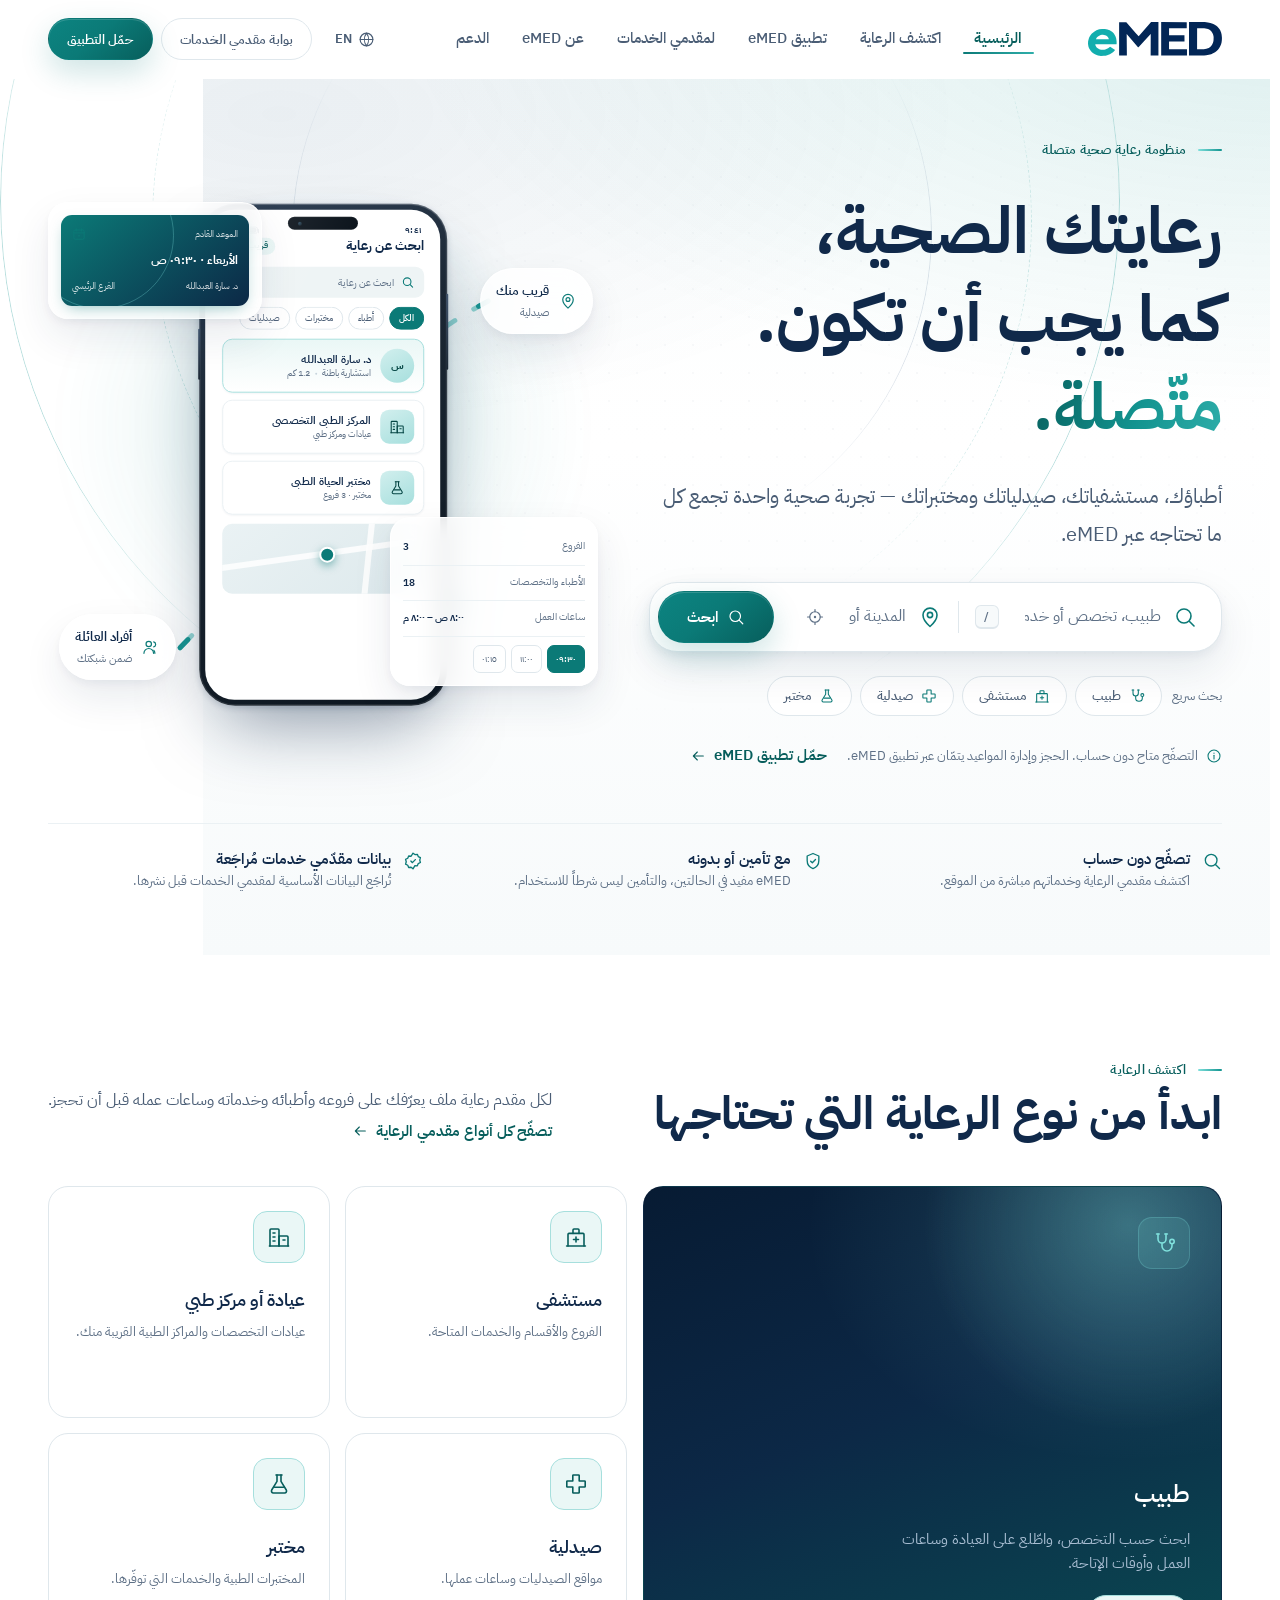
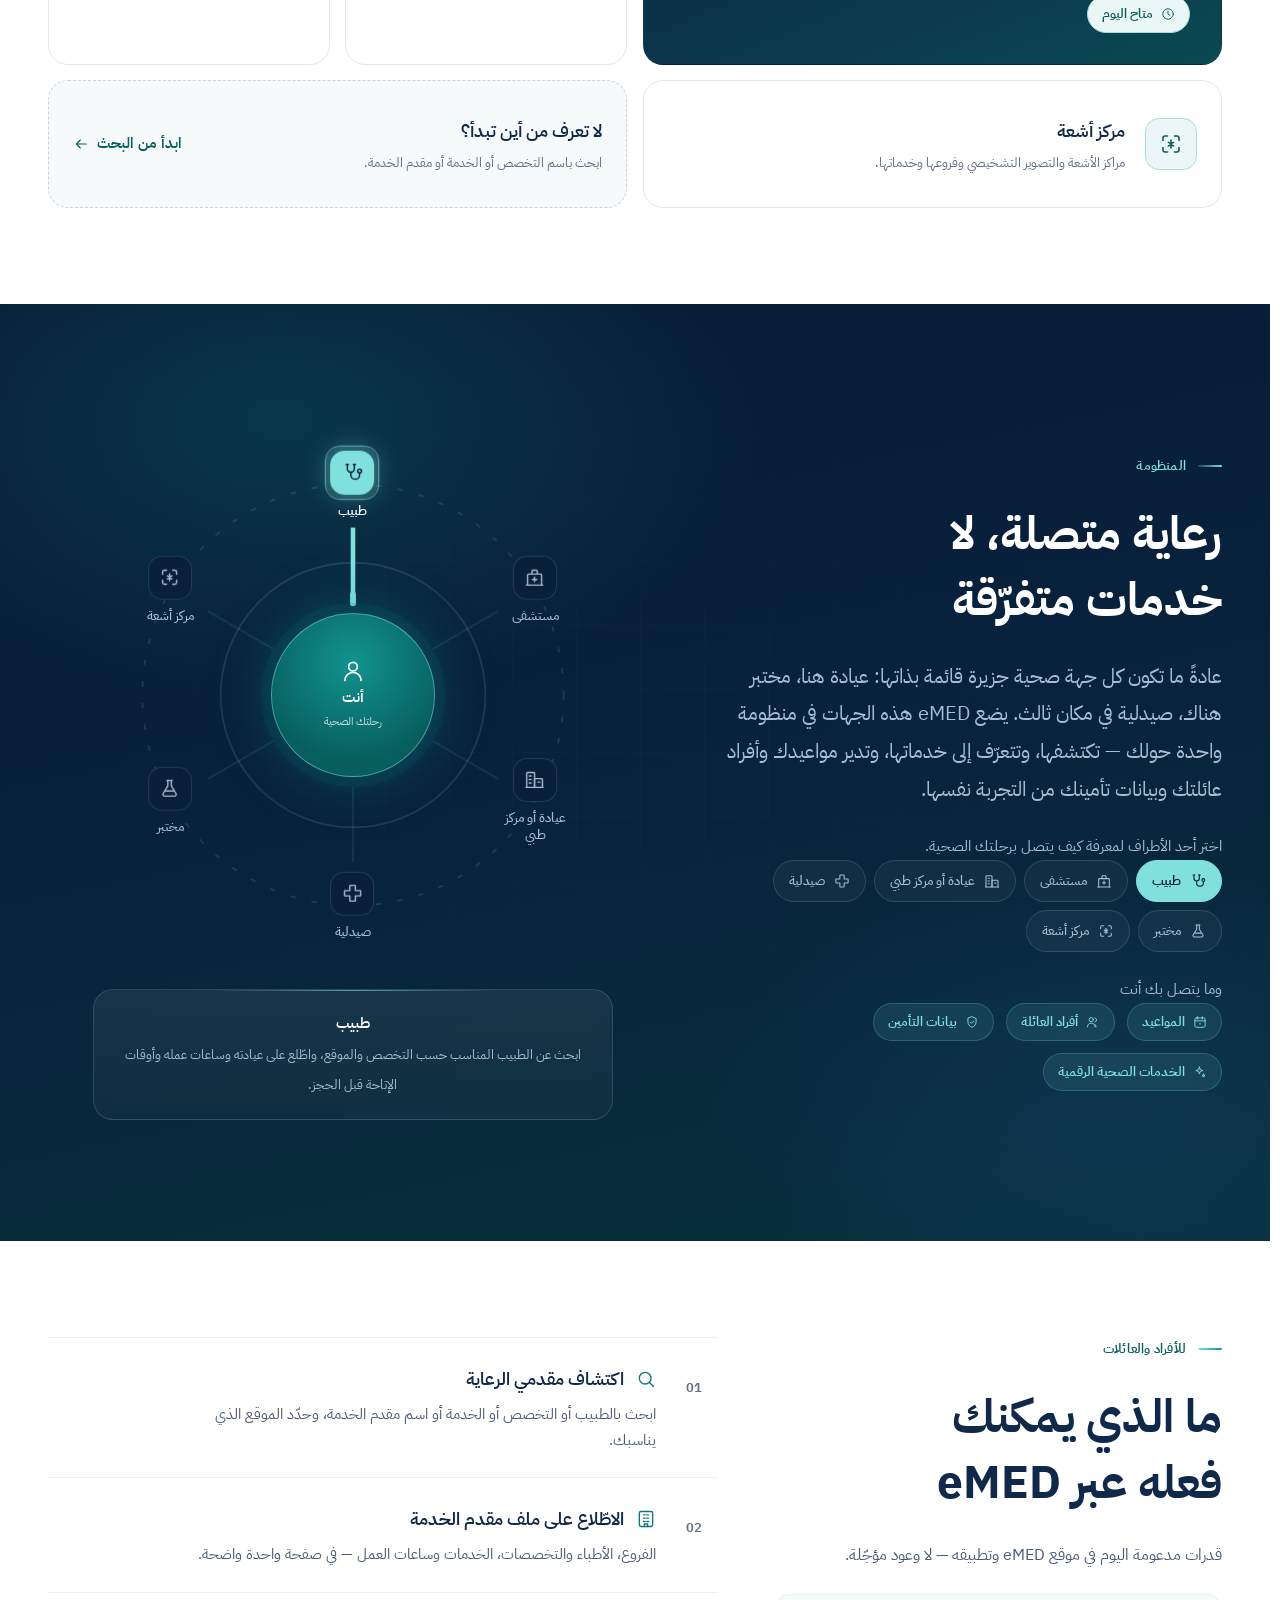
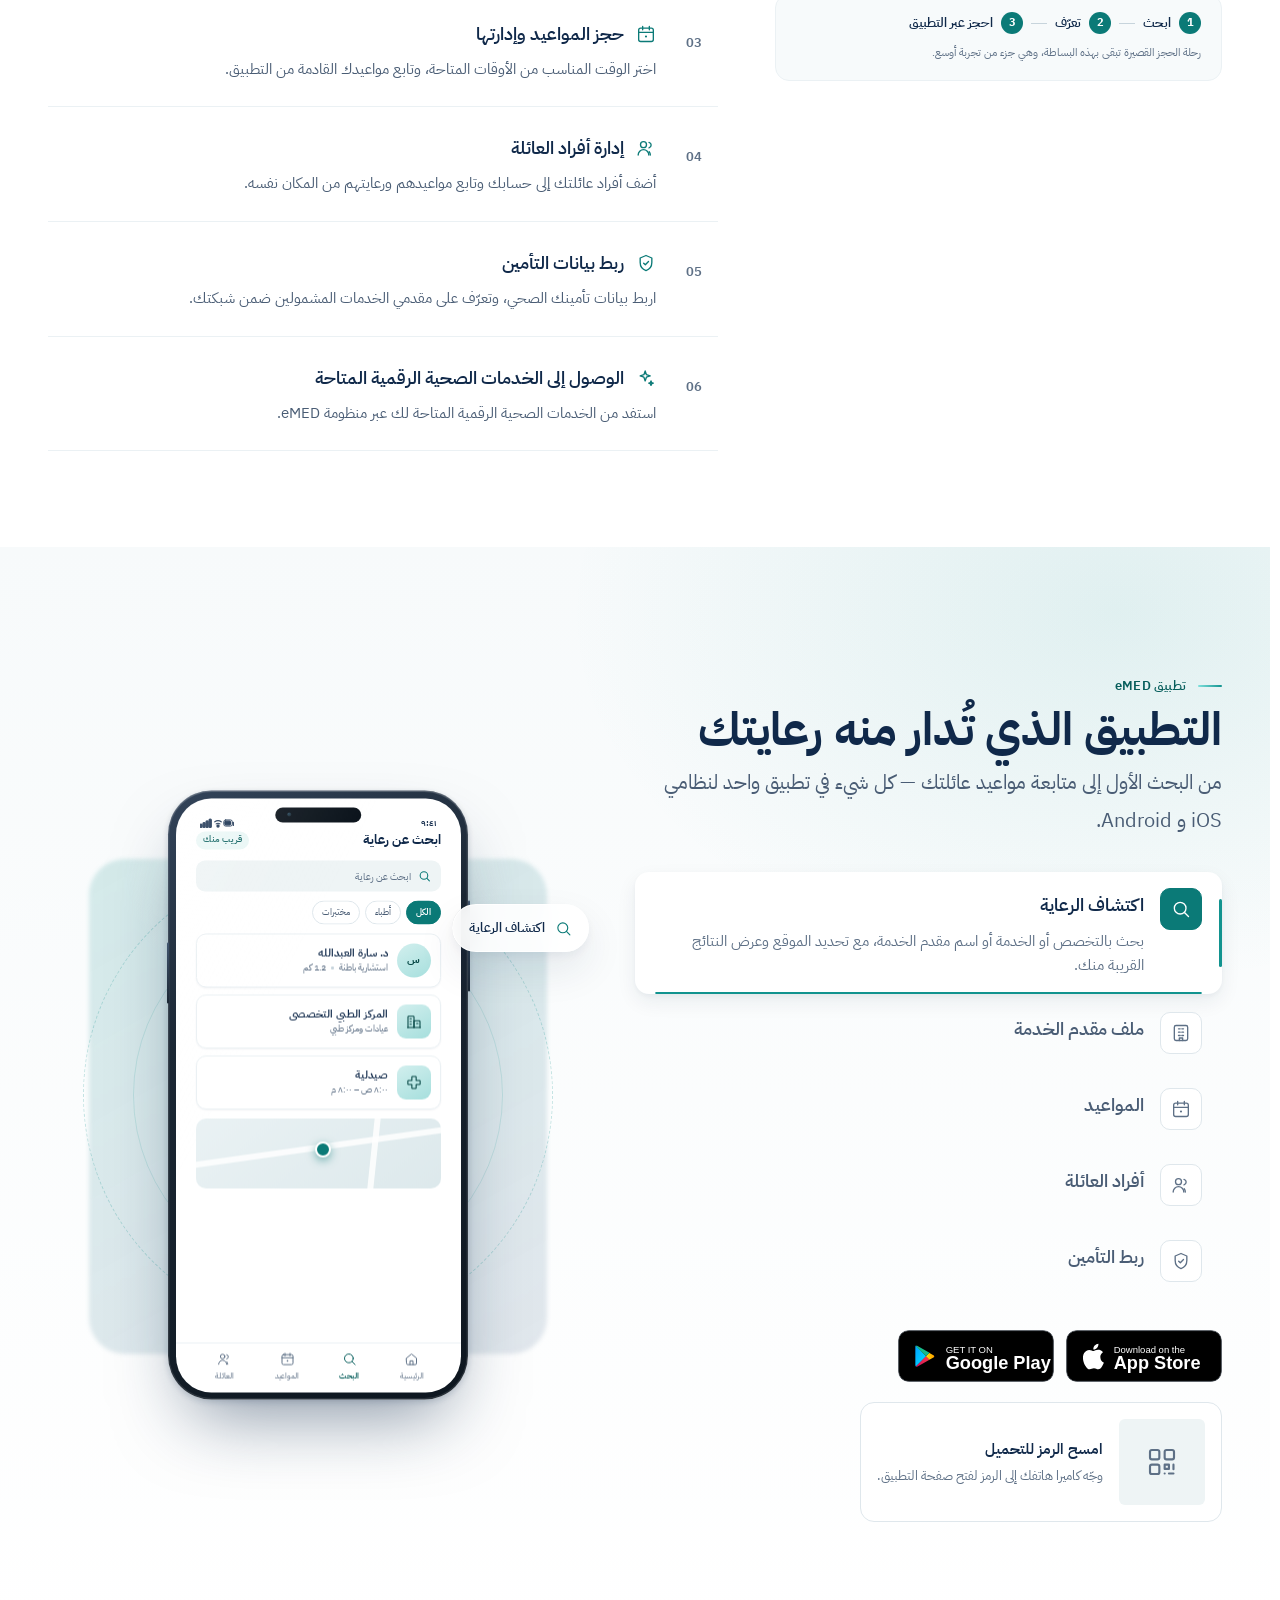
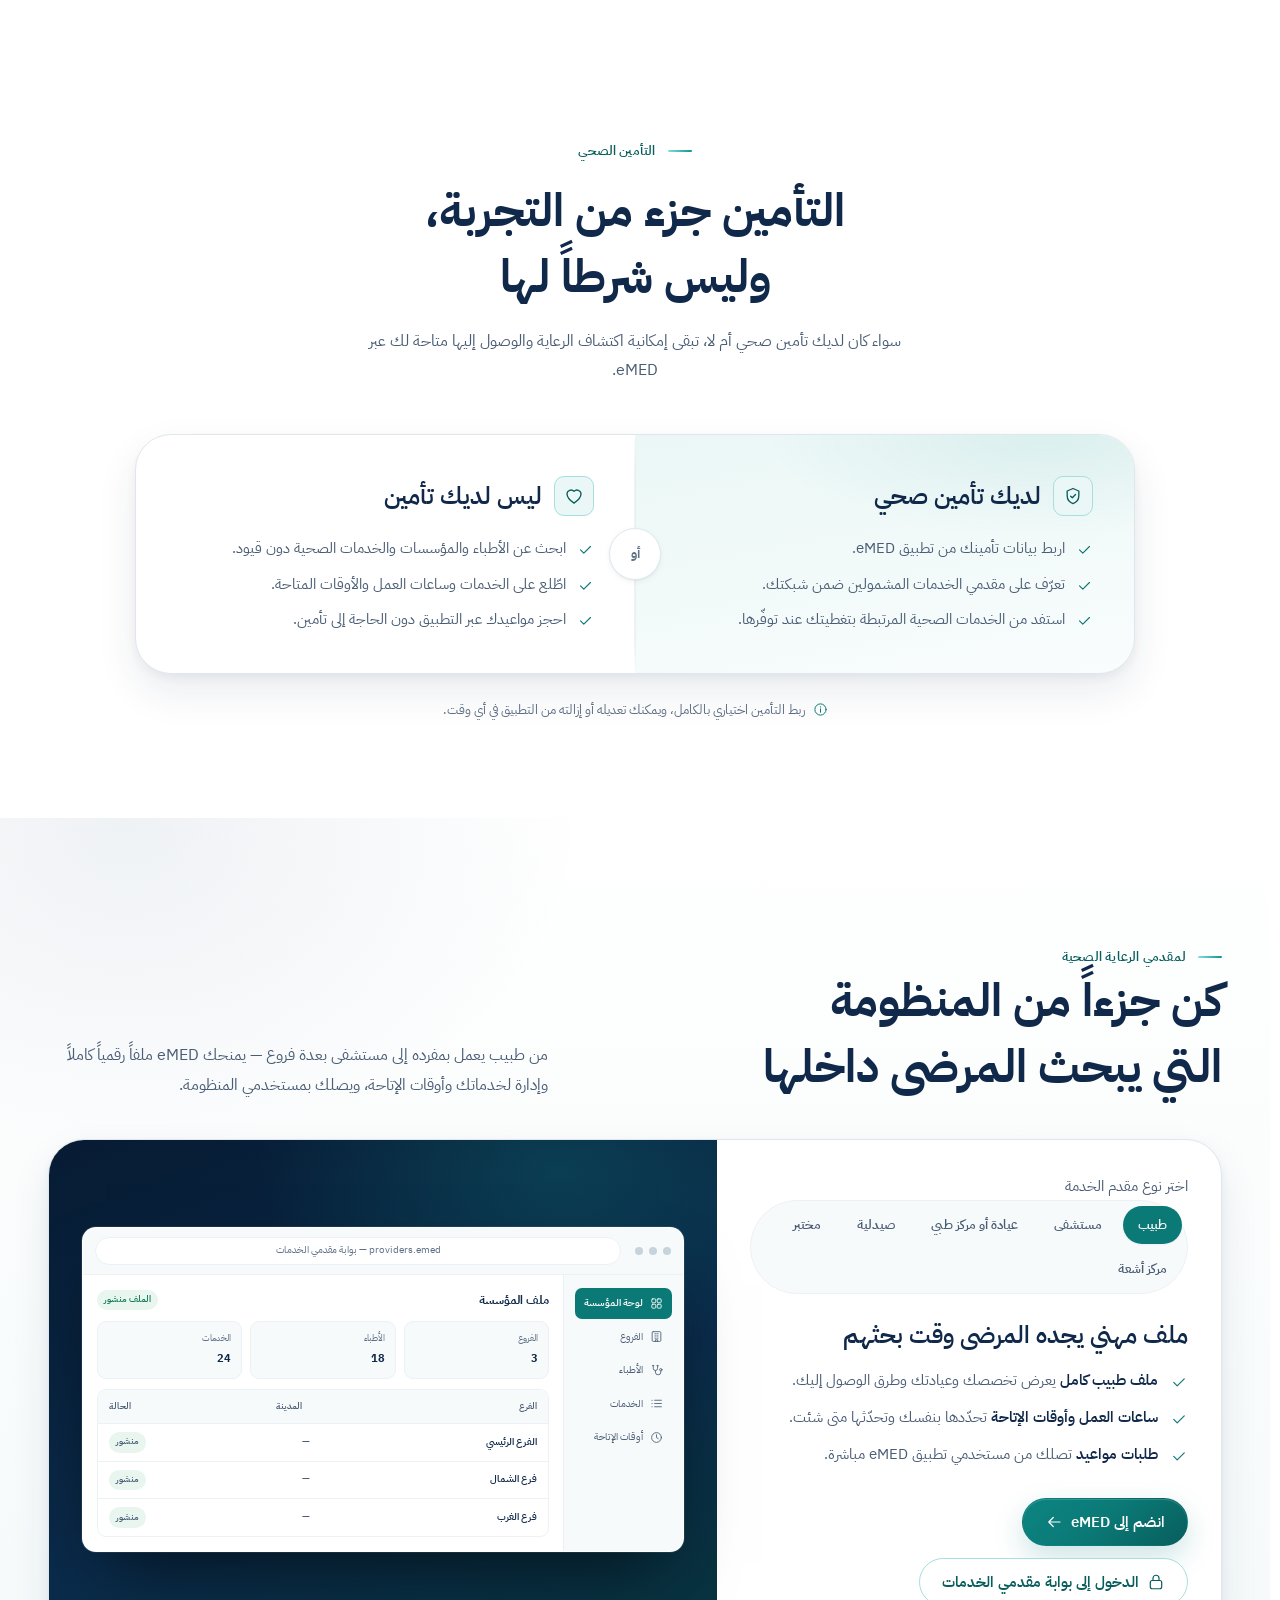
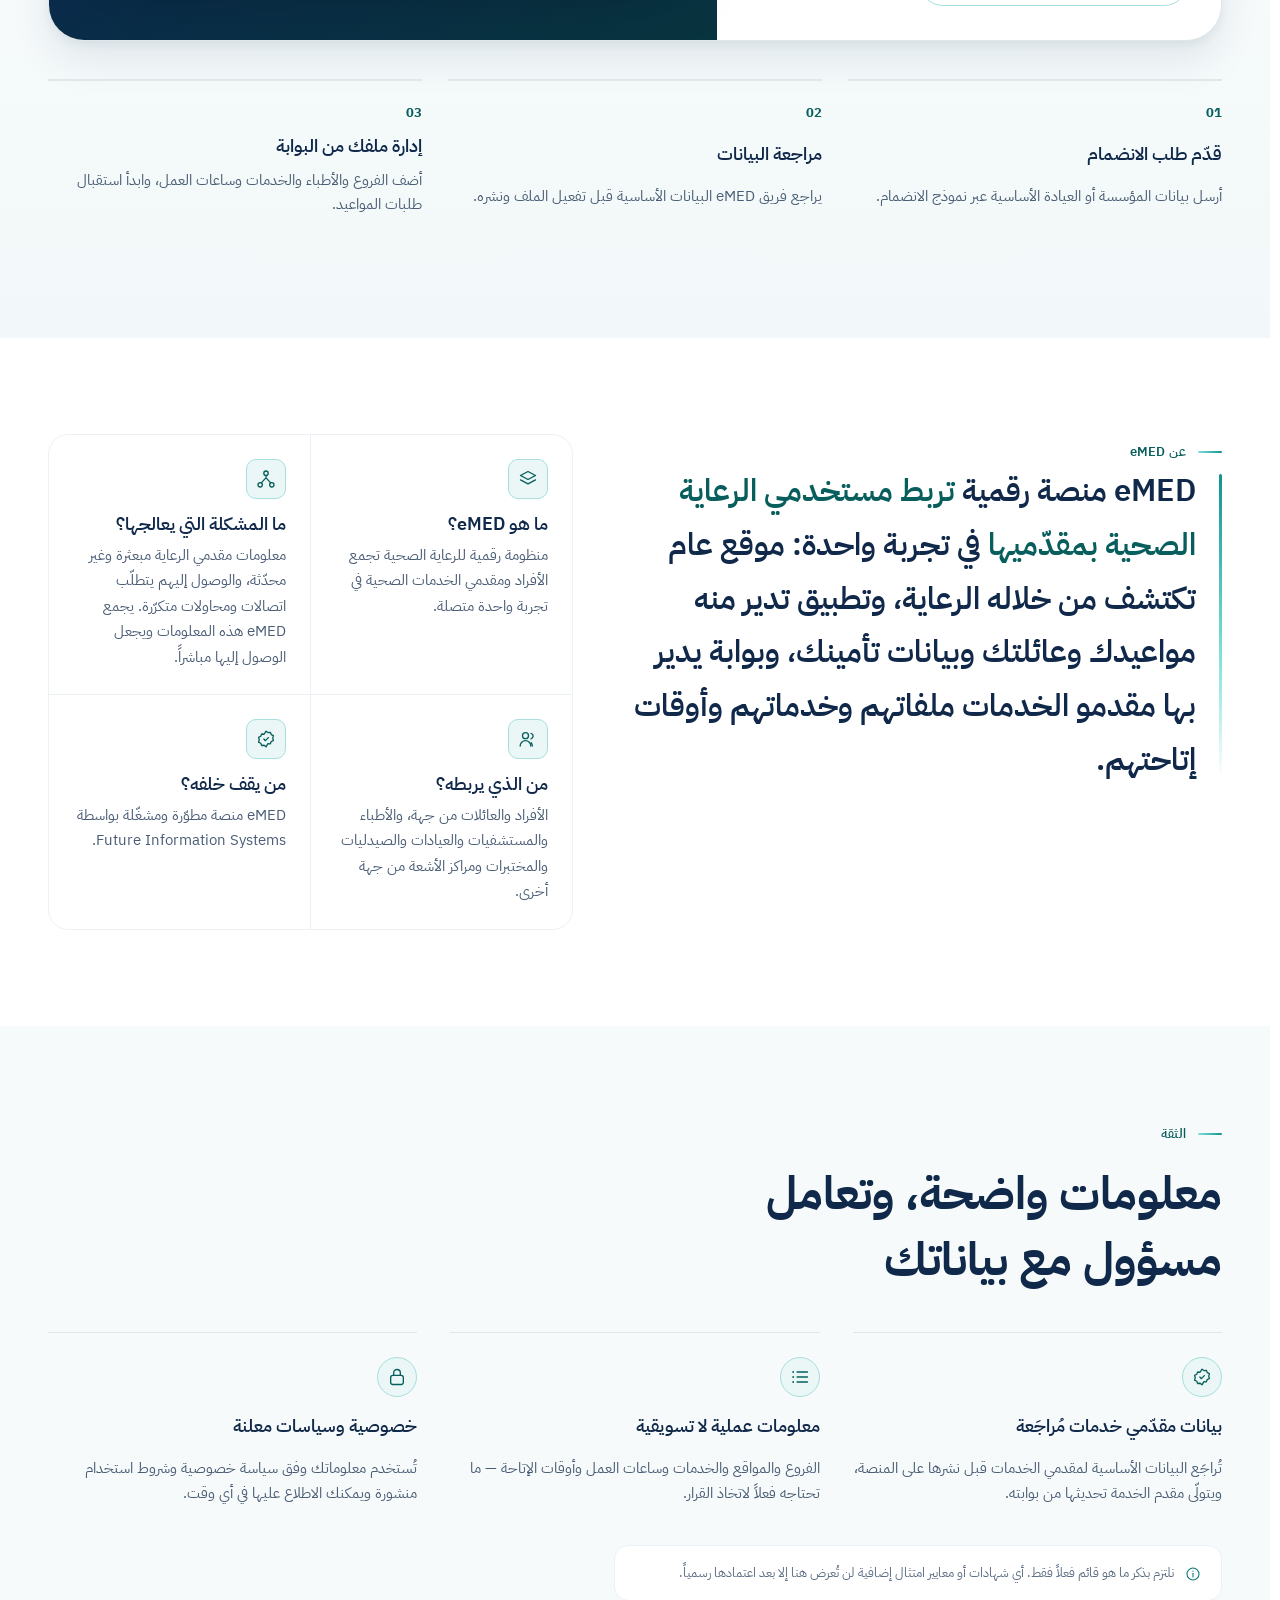
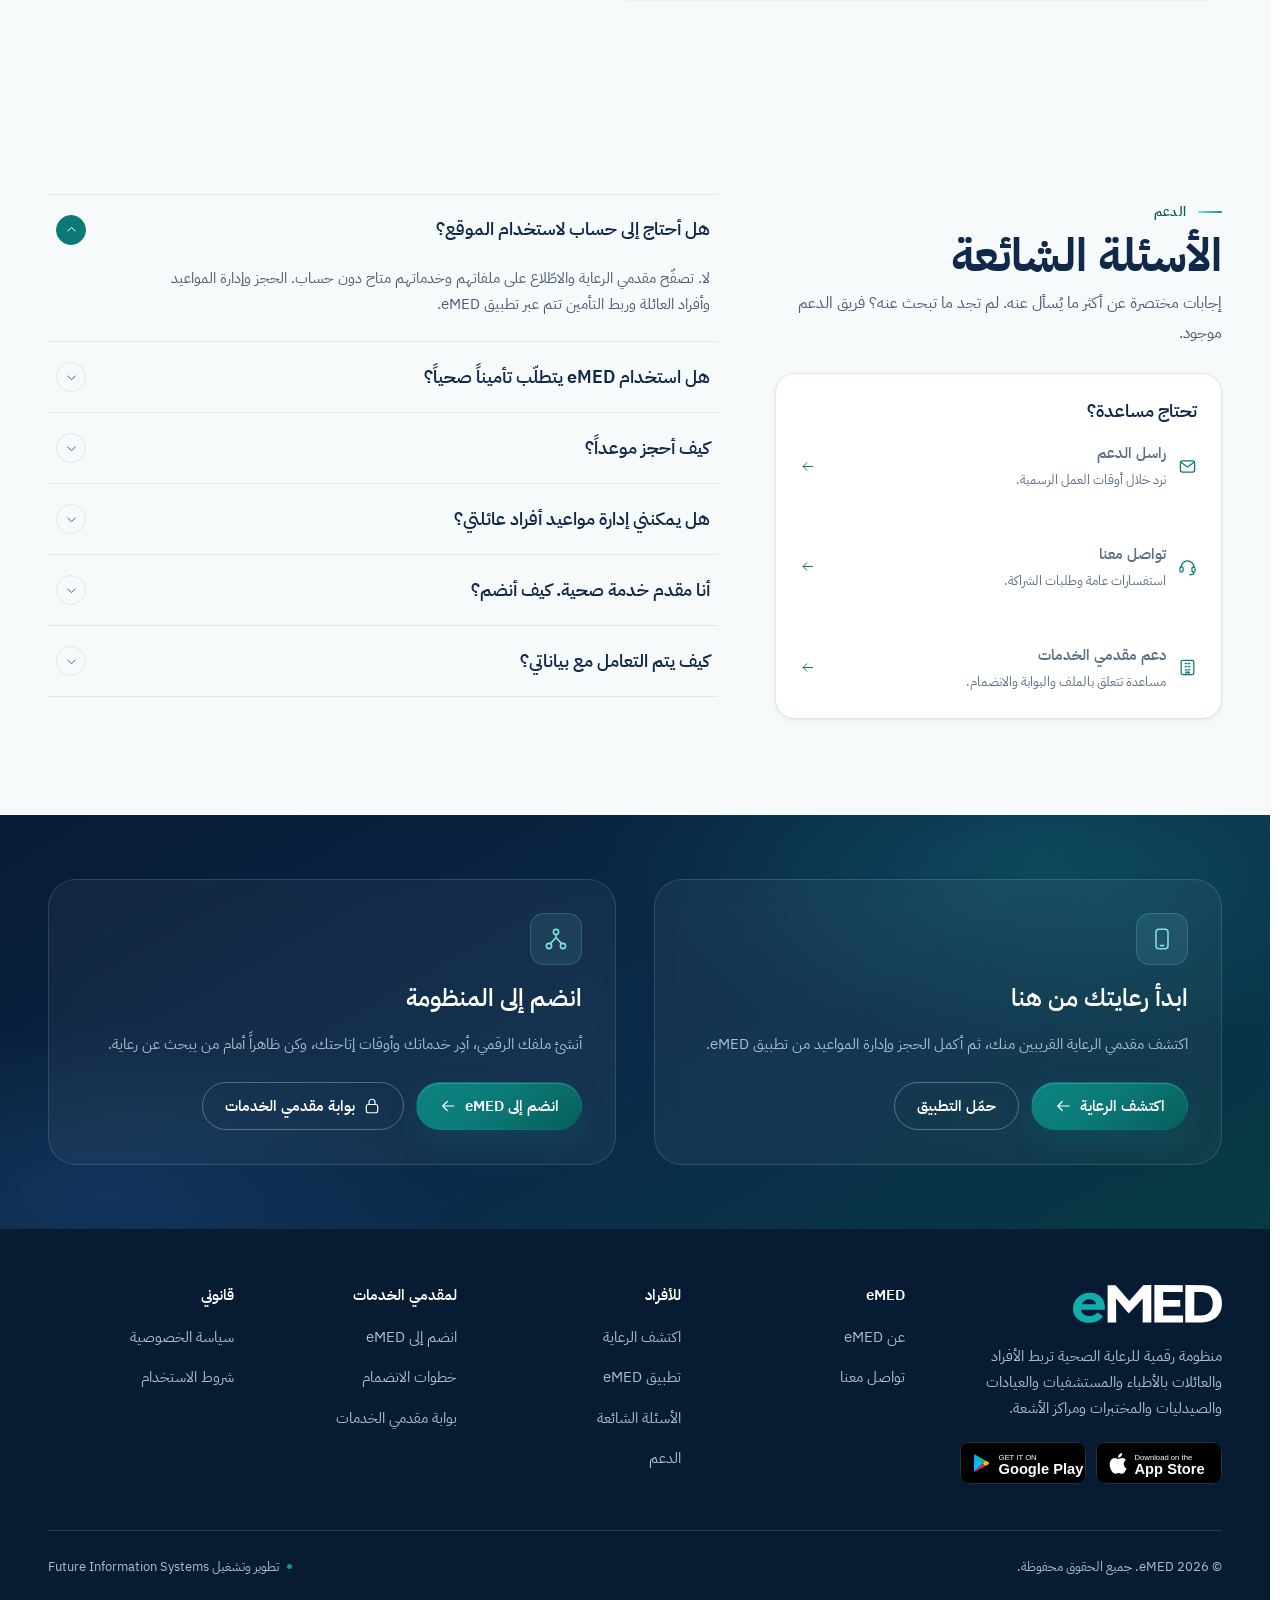
==== index.html @ d794e477 "Initial commit: eMED public website Arabic-first (RTL) static site with a full English (LTR) version" ====
<!DOCTYPE html>
<html lang="ar" dir="rtl">
<head>
<meta charset="utf-8">
<meta name="viewport" content="width=device-width, initial-scale=1, viewport-fit=cover">
<meta name="theme-color" content="#071B33">

<title>eMED — رعايتك الصحية، كما يجب أن تكون. متّصلة.</title>
<meta name="description" content="eMED منظومة رعاية صحية متصلة تجمع الأطباء والمستشفيات والعيادات والصيدليات والمختبرات ومراكز الأشعة. اكتشف مقدمي الرعاية، وتابع مواعيدك وأفراد عائلتك وبيانات تأمينك من تطبيق واحد.">

<!-- TODO (deploy): set the production origin below, then uncomment.
     Absolute URLs are required by most crawlers for canonical and og:url.
<link rel="canonical" href="https://REPLACE-WITH-PRODUCTION-ORIGIN/">
<meta property="og:url" content="https://REPLACE-WITH-PRODUCTION-ORIGIN/">
-->
<link rel="alternate" hreflang="ar" href="./">
<link rel="alternate" hreflang="en" href="./?lang=en">
<link rel="alternate" hreflang="x-default" href="./">

<meta property="og:type" content="website">
<meta property="og:site_name" content="eMED">
<meta property="og:locale" content="ar_AR">
<meta property="og:locale:alternate" content="en_US">
<meta property="og:title" content="eMED — رعايتك الصحية، كما يجب أن تكون. متّصلة.">
<meta property="og:description" content="منظومة رعاية صحية متصلة تجمع الأطباء والمستشفيات والعيادات والصيدليات والمختبرات ومراكز الأشعة في تجربة واحدة.">
<!-- TODO (deploy): export assets/img/og-image.svg to a 1200x630 PNG and point here. -->
<meta property="og:image" content="assets/img/og-image.svg">
<meta property="og:image:width" content="1200">
<meta property="og:image:height" content="630">
<meta property="og:image:alt" content="eMED — رعايتك الصحية، كما يجب أن تكون. متّصلة.">
<meta name="twitter:card" content="summary_large_image">

<link rel="icon" href="assets/img/favicon.svg" type="image/svg+xml">
<link rel="icon" href="assets/img/icon-192.png" sizes="192x192" type="image/png">
<link rel="apple-touch-icon" href="assets/img/apple-touch-icon.png">
<link rel="manifest" href="site.webmanifest">

<link rel="preconnect" href="https://fonts.googleapis.com">
<link rel="preconnect" href="https://fonts.gstatic.com" crossorigin>
<link rel="preload" as="style" href="https://fonts.googleapis.com/css2?family=IBM+Plex+Sans+Arabic:wght@400;500;600;700&family=IBM+Plex+Sans:wght@400;500;600;700&display=swap">
<link rel="stylesheet" href="https://fonts.googleapis.com/css2?family=IBM+Plex+Sans+Arabic:wght@400;500;600;700&family=IBM+Plex+Sans:wght@400;500;600;700&display=swap" media="print" onload="this.media='all'">
<noscript><link rel="stylesheet" href="https://fonts.googleapis.com/css2?family=IBM+Plex+Sans+Arabic:wght@400;500;600;700&family=IBM+Plex+Sans:wght@400;500;600;700&display=swap"></noscript>

<link rel="stylesheet" href="assets/css/styles.css">

<script type="application/ld+json">
{
  "@context": "https://schema.org",
  "@type": "Organization",
  "name": "eMED",
  "description": "منظومة رقمية للرعاية الصحية تربط الأفراد ومقدمي الخدمات الصحية في تجربة واحدة.",
  "logo": "assets/img/emed-logo.svg",
  "parentOrganization": { "@type": "Organization", "name": "Future Information Systems" }
}
</script>
<!-- Mirrors the visible FAQ on the Arabic (canonical) page. Keep the two in
     sync: if a question changes in i18n.js, change it here too. -->
<script type="application/ld+json">
{
  "@context": "https://schema.org",
  "@type": "FAQPage",
  "inLanguage": "ar",
  "mainEntity": [
    {
      "@type": "Question",
      "name": "هل أحتاج إلى حساب لاستخدام الموقع؟",
      "acceptedAnswer": {
        "@type": "Answer",
        "text": "لا. تصفّح مقدمي الرعاية والاطّلاع على ملفاتهم وخدماتهم متاح دون حساب. الحجز وإدارة المواعيد وأفراد العائلة وربط التأمين تتم عبر تطبيق eMED."
      }
    },
    {
      "@type": "Question",
      "name": "هل استخدام eMED يتطلّب تأميناً صحياً؟",
      "acceptedAnswer": {
        "@type": "Answer",
        "text": "لا. يمكنك اكتشاف مقدمي الرعاية وحجز المواعيد المتاحة دون تأمين. وإذا كان لديك تأمين، يمكنك ربط بياناته لمعرفة مقدمي الخدمات المشمولين ضمن شبكتك."
      }
    },
    {
      "@type": "Question",
      "name": "كيف أحجز موعداً؟",
      "acceptedAnswer": {
        "@type": "Answer",
        "text": "ابحث عن مقدم الرعاية من الموقع أو التطبيق، واطّلع على ملفه وخدماته وأوقات إتاحته، ثم أكمل الحجز من تطبيق eMED وتابع مواعيدك القادمة داخله."
      }
    },
    {
      "@type": "Question",
      "name": "هل يمكنني إدارة مواعيد أفراد عائلتي؟",
      "acceptedAnswer": {
        "@type": "Answer",
        "text": "نعم. يمكنك إضافة أفراد عائلتك إلى حسابك في التطبيق ومتابعة مواعيدهم ورعايتهم من المكان نفسه."
      }
    },
    {
      "@type": "Question",
      "name": "أنا مقدم خدمة صحية. كيف أنضم؟",
      "acceptedAnswer": {
        "@type": "Answer",
        "text": "قدّم طلب الانضمام مع بيانات المؤسسة أو العيادة الأساسية. بعد مراجعة البيانات، تدير ملفك وفروعك وأطباءك وخدماتك وأوقات الإتاحة من بوابة مقدمي الخدمات."
      }
    },
    {
      "@type": "Question",
      "name": "كيف يتم التعامل مع بياناتي؟",
      "acceptedAnswer": {
        "@type": "Answer",
        "text": "تُستخدم المعلومات وفق سياسة الخصوصية وشروط الاستخدام المنشورة على المنصة، ويمكنك مراجعتهما في أي وقت من روابط أسفل الصفحة."
      }
    }
  ]
}
</script>
</head>
<body>

<a class="skip-link" href="#main" data-i18n="nav.skip">تخطَّ إلى المحتوى الرئيسي</a>

<!-- ===================================================================== -->
<!-- Icon system: one inline sprite, referenced with <use>. No emoji.       -->
<!-- ===================================================================== -->
<svg width="0" height="0" style="position:absolute" aria-hidden="true" focusable="false"><defs>
  <symbol id="i-search" viewBox="0 0 24 24"><circle cx="11" cy="11" r="7"/><path d="M16.5 16.5 21 21"/></symbol>
  <symbol id="i-pin" viewBox="0 0 24 24"><path d="M12 21.5s7-5.9 7-11.4a7 7 0 1 0-14 0c0 5.5 7 11.4 7 11.4Z"/><circle cx="12" cy="10" r="2.6"/></symbol>
  <symbol id="i-crosshair" viewBox="0 0 24 24"><circle cx="12" cy="12" r="7"/><circle cx="12" cy="12" r="1.6" fill="currentColor" stroke="none"/><path d="M12 2v3M12 19v3M2 12h3M19 12h3"/></symbol>
  <symbol id="i-stethoscope" viewBox="0 0 24 24"><path d="M6 3v5a4 4 0 0 0 8 0V3"/><path d="M4.6 3h2.6M12.8 3h2.6"/><path d="M10 12.4V15a5 5 0 0 0 10 0v-1.6"/><circle cx="20" cy="10.6" r="2.2"/></symbol>
  <symbol id="i-hospital" viewBox="0 0 24 24"><path d="M4 21V9.4a1 1 0 0 1 1-1h14a1 1 0 0 1 1 1V21"/><path d="M9 8.4V5a1 1 0 0 1 1-1h4a1 1 0 0 1 1 1v3.4"/><path d="M12 12v5M9.5 14.5h5"/><path d="M2.6 21h18.8"/></symbol>
  <symbol id="i-clinic" viewBox="0 0 24 24"><path d="M3 21V5a1 1 0 0 1 1-1h7a1 1 0 0 1 1 1v16"/><path d="M12 21V11h8a1 1 0 0 1 1 1v9"/><path d="M2.4 21h19.2"/><path d="M6 8h2M6 12h2M6 16h2M16 15h2"/></symbol>
  <symbol id="i-pharmacy" viewBox="0 0 24 24"><path d="M9.4 3h5.2a.6.6 0 0 1 .6.6V9h5.4a.6.6 0 0 1 .6.6v4.8a.6.6 0 0 1-.6.6H15.2v5.4a.6.6 0 0 1-.6.6H9.4a.6.6 0 0 1-.6-.6V15H3.4a.6.6 0 0 1-.6-.6V9.6A.6.6 0 0 1 3.4 9h5.4V3.6a.6.6 0 0 1 .6-.6Z"/></symbol>
  <symbol id="i-lab" viewBox="0 0 24 24"><path d="M9 3h6"/><path d="M10 3v6.3L4.7 18a2 2 0 0 0 1.7 3h11.2a2 2 0 0 0 1.7-3L14 9.3V3"/><path d="M7.6 15.2h8.8"/></symbol>
  <symbol id="i-imaging" viewBox="0 0 24 24"><path d="M4 8.5V6a2 2 0 0 1 2-2h2.5M15.5 4H18a2 2 0 0 1 2 2v2.5M20 15.5V18a2 2 0 0 1-2 2h-2.5M8.5 20H6a2 2 0 0 1-2-2v-2.5"/><path d="M12 8v8"/><path d="M9.4 10.4c1.6 1 3.6 1 5.2 0M9.4 13.9c1.6-1 3.6-1 5.2 0"/></symbol>
  <symbol id="i-calendar" viewBox="0 0 24 24"><rect x="3.2" y="5" width="17.6" height="16" rx="2.4"/><path d="M8 3v4M16 3v4M3.2 10h17.6"/><circle cx="12" cy="15" r="1.3" fill="currentColor" stroke="none"/></symbol>
  <symbol id="i-users" viewBox="0 0 24 24"><circle cx="9" cy="8" r="3.6"/><path d="M2.6 20.4a6.4 6.4 0 0 1 12.8 0"/><path d="M15.6 5.2a3.4 3.4 0 0 1 0 6.6M17.2 20.4a6.6 6.6 0 0 0-1.4-4"/></symbol>
  <symbol id="i-shield" viewBox="0 0 24 24"><path d="M12 3 19 6v5.5c0 4.6-3 8.3-7 9.6-4-1.3-7-5-7-9.6V6Z"/><path d="m9.2 12.2 2 2 3.8-4"/></symbol>
  <symbol id="i-sparkle" viewBox="0 0 24 24"><path d="M11 3.5 12.5 8l4.5 1.5L12.5 11 11 15.5 9.5 11 5 9.5 9.5 8Z"/><path d="M18 15.5l.7 2 2 .7-2 .7-.7 2-.7-2-2-.7 2-.7Z"/></symbol>
  <symbol id="i-arrow" viewBox="0 0 24 24"><path d="M4 12h15M13 6l6 6-6 6"/></symbol>
  <symbol id="i-menu" viewBox="0 0 24 24"><path d="M3.5 7h17M3.5 12h17M3.5 17h17"/></symbol>
  <symbol id="i-close" viewBox="0 0 24 24"><path d="m6 6 12 12M18 6 6 18"/></symbol>
  <symbol id="i-globe" viewBox="0 0 24 24"><circle cx="12" cy="12" r="9"/><path d="M3 12h18"/><path d="M12 3a15.4 15.4 0 0 1 0 18 15.4 15.4 0 0 1 0-18Z"/></symbol>
  <symbol id="i-check" viewBox="0 0 24 24"><path d="m5 12.6 4.6 4.6L19 7.8"/></symbol>
  <symbol id="i-chevron-down" viewBox="0 0 24 24"><path d="m6 9.5 6 6 6-6"/></symbol>
  <symbol id="i-mobile" viewBox="0 0 24 24"><rect x="6" y="2.2" width="12" height="19.6" rx="3"/><path d="M10.4 18.6h3.2"/></symbol>
  <symbol id="i-lock" viewBox="0 0 24 24"><rect x="4.4" y="10" width="15.2" height="11" rx="2.6"/><path d="M8 10V7a4 4 0 0 1 8 0v3"/></symbol>
  <symbol id="i-badge-check" viewBox="0 0 24 24"><path d="m12 2.6 2.3 1.7 2.9-.3 1.1 2.7 2.6 1.3-.8 2.9.8 2.9-2.6 1.3-1.1 2.7-2.9-.3L12 21.4l-2.3-1.9-2.9.3-1.1-2.7-2.6-1.3.8-2.9-.8-2.9L5.7 8.7l1.1-2.7 2.9.3Z"/><path d="m9.4 12.1 1.9 1.9 3.5-3.7"/></symbol>
  <symbol id="i-clock" viewBox="0 0 24 24"><circle cx="12" cy="12" r="9"/><path d="M12 7v5.2l3.2 2"/></symbol>
  <symbol id="i-network" viewBox="0 0 24 24"><circle cx="12" cy="5" r="2.6"/><circle cx="5" cy="19" r="2.6"/><circle cx="19" cy="19" r="2.6"/><path d="M12 7.6v3.6M11 11.6 6.4 16.6M13 11.6l4.6 5"/></symbol>
  <symbol id="i-mail" viewBox="0 0 24 24"><rect x="3" y="5" width="18" height="14" rx="2.6"/><path d="m3.8 6.6 8.2 5.9 8.2-5.9"/></symbol>
  <symbol id="i-support" viewBox="0 0 24 24"><path d="M4 13a8 8 0 0 1 16 0"/><rect x="2.4" y="12.6" width="4" height="6.4" rx="2"/><rect x="17.6" y="12.6" width="4" height="6.4" rx="2"/><path d="M20 19v.4a2.8 2.8 0 0 1-2.8 2.8h-2.4"/></symbol>
  <symbol id="i-user" viewBox="0 0 24 24"><circle cx="12" cy="8" r="4"/><path d="M4.6 20.6a7.4 7.4 0 0 1 14.8 0"/></symbol>
  <symbol id="i-building" viewBox="0 0 24 24"><rect x="4" y="3" width="16" height="18" rx="2"/><path d="M9 7h2M13 7h2M9 11h2M13 11h2M9 15h2M13 15h2"/><path d="M10 21v-3h4v3"/></symbol>
  <symbol id="i-layers" viewBox="0 0 24 24"><path d="m12 3 9 4.8-9 4.8-9-4.8Z"/><path d="m3 13 9 4.8 9-4.8"/></symbol>
  <symbol id="i-external" viewBox="0 0 24 24"><path d="M14 4h6v6M20 4l-8.6 8.6"/><path d="M18 14v4.4A1.6 1.6 0 0 1 16.4 20H5.6A1.6 1.6 0 0 1 4 18.4V7.6A1.6 1.6 0 0 1 5.6 6H10"/></symbol>
  <symbol id="i-info" viewBox="0 0 24 24"><circle cx="12" cy="12" r="9"/><path d="M12 11v5.4"/><circle cx="12" cy="7.8" r=".9" fill="currentColor" stroke="none"/></symbol>
  <symbol id="i-qr" viewBox="0 0 24 24"><rect x="3" y="3" width="7" height="7" rx="1.4"/><rect x="14" y="3" width="7" height="7" rx="1.4"/><rect x="3" y="14" width="7" height="7" rx="1.4"/><path d="M14 14h3.2v3.2H14zM20.6 14v3.4M17.2 20.6h3.4M14 20.6h.01"/></symbol>
  <symbol id="i-home" viewBox="0 0 24 24"><path d="M4 10.6 12 4l8 6.6V19a2 2 0 0 1-2 2H6a2 2 0 0 1-2-2Z"/><path d="M9.6 21v-6h4.8v6"/></symbol>
  <symbol id="i-heart" viewBox="0 0 24 24"><path d="M12 20.6S3.6 15.2 3.6 9.4A4.8 4.8 0 0 1 12 6.5a4.8 4.8 0 0 1 8.4 2.9c0 5.8-8.4 11.2-8.4 11.2Z"/></symbol>
  <symbol id="i-plus" viewBox="0 0 24 24"><path d="M12 5v14M5 12h14"/></symbol>
  <symbol id="i-list" viewBox="0 0 24 24"><path d="M8.5 6H21M8.5 12H21M8.5 18H21"/><circle cx="3.8" cy="6" r="1.1" fill="currentColor" stroke="none"/><circle cx="3.8" cy="12" r="1.1" fill="currentColor" stroke="none"/><circle cx="3.8" cy="18" r="1.1" fill="currentColor" stroke="none"/></symbol>
  <symbol id="i-status" viewBox="0 0 40 12">
    <rect x="0" y="7.5" width="2.4" height="3.5" rx="1" fill="currentColor"/>
    <rect x="3.6" y="5.5" width="2.4" height="5.5" rx="1" fill="currentColor"/>
    <rect x="7.2" y="3.5" width="2.4" height="7.5" rx="1" fill="currentColor"/>
    <rect x="10.8" y="1.5" width="2.4" height="9.5" rx="1" fill="currentColor"/>
    <path d="M17.4 4.6a6.4 6.4 0 0 1 7.6 0M19 7a3.9 3.9 0 0 1 4.4 0" fill="none" stroke="currentColor" stroke-width="1.3" stroke-linecap="round"/>
    <circle cx="21.2" cy="9.6" r="1.2" fill="currentColor"/>
    <rect x="28" y="2.4" width="10" height="7.2" rx="2.2" fill="none" stroke="currentColor" stroke-width="1.1"/>
    <rect x="29.4" y="3.8" width="6.4" height="4.4" rx="1.2" fill="currentColor"/>
    <path d="M39.2 5.2v3.6" stroke="currentColor" stroke-width="1.4" stroke-linecap="round"/>
  </symbol>
  <symbol id="i-grid" viewBox="0 0 24 24"><rect x="3.4" y="3.4" width="7.2" height="7.2" rx="1.6"/><rect x="13.4" y="3.4" width="7.2" height="7.2" rx="1.6"/><rect x="3.4" y="13.4" width="7.2" height="7.2" rx="1.6"/><rect x="13.4" y="13.4" width="7.2" height="7.2" rx="1.6"/></symbol>
</defs></svg>

<!-- ===================================================================== -->
<!-- Header                                                                 -->
<!-- ===================================================================== -->
<header class="site-header" id="siteHeader">
  <div class="site-header__inner container-wide">

    <a class="logo" href="#top" aria-label="eMED">
      <img src="assets/img/emed-logo.svg" alt="" width="1756" height="447" aria-hidden="true" fetchpriority="high">
    </a>

    <nav class="nav" id="primaryNav" aria-label="التنقل الرئيسي" data-i18n-attr="aria-label:nav.primary">
      <ul class="nav__list">
        <li><a class="nav__link" href="#top" data-nav="top" data-i18n="nav.home">الرئيسية</a></li>
        <li><a class="nav__link" href="#discover" data-nav="discover" data-i18n="nav.discover">اكتشف الرعاية</a></li>
        <li><a class="nav__link" href="#app" data-nav="app" data-i18n="nav.app">تطبيق eMED</a></li>
        <li><a class="nav__link" href="#providers" data-nav="providers" data-i18n="nav.providers">لمقدمي الخدمات</a></li>
        <li><a class="nav__link" href="#about" data-nav="about" data-i18n="nav.about">عن eMED</a></li>
        <li><a class="nav__link" href="#support" data-nav="support" data-i18n="nav.support">الدعم</a></li>
      </ul>
      <span class="nav__indicator" aria-hidden="true"></span>
    </nav>

    <div class="site-header__actions">
      <button class="lang-toggle" id="langToggle" type="button"
              aria-label="Switch to English — التبديل إلى الإنجليزية"
              data-i18n-attr="aria-label:nav.langAria">
        <svg class="icon" aria-hidden="true"><use href="#i-globe"></use></svg>
        <span data-i18n="nav.lang">EN</span>
      </button>
      <!-- TODO: point at the live provider portal URL. -->
      <a class="btn btn--ghost btn--sm btn--portal" href="#providers" data-i18n="nav.portal">بوابة مقدمي الخدمات</a>
      <a class="btn btn--primary btn--sm" href="#app" data-i18n="nav.download">حمّل التطبيق</a>
      <button class="nav-toggle" id="navToggle" type="button"
              aria-expanded="false" aria-controls="navDrawer"
              aria-label="فتح القائمة" data-i18n-attr="aria-label:nav.menu">
        <svg class="icon icon-menu" aria-hidden="true"><use href="#i-menu"></use></svg>
        <svg class="icon icon-close" aria-hidden="true"><use href="#i-close"></use></svg>
      </button>
    </div>

  </div>
</header>

<main id="main">

<!-- ===================================================================== -->
<!-- Hero                                                                   -->
<!-- ===================================================================== -->
<section class="hero" id="top" aria-labelledby="heroTitle">
  <div class="hero__bg" aria-hidden="true">
    <span class="hero__arc"></span>
    <span class="hero__arc hero__arc--b"></span>
    <span class="hero__arc hero__arc--c"></span>
  </div>
  <div class="container-wide">
    <div class="hero__inner">

      <div class="hero__copy">
        <p class="eyebrow" data-i18n="hero.eyebrow">منظومة رعاية صحية متصلة</p>
        <h1 class="display hero__title" id="heroTitle" data-i18n-html="hero.title">رعايتك الصحية، كما يجب أن تكون.<br><span class="accent">متّصلة.</span></h1>
        <p class="lead hero__lead" data-i18n="hero.lead">أطباؤك، مستشفياتك، صيدلياتك ومختبراتك — تجربة صحية واحدة تجمع كل ما تحتاجه عبر eMED.</p>

        <div class="hero__search">
          <form class="searchbar" id="heroSearch" role="search" autocomplete="off"
                aria-label="ابحث عن رعاية صحية" data-i18n-attr="aria-label:hero.searchTitle">

            <div class="searchbar__field searchbar__field--query">
              <svg class="icon searchbar__icon" aria-hidden="true"><use href="#i-search"></use></svg>
              <label class="sr-only" for="q" data-i18n="hero.queryLabel">طبيب، تخصص، خدمة أو اسم مقدم خدمة</label>
              <input class="searchbar__input" id="q" name="q" type="search"
                     role="combobox" aria-expanded="false" aria-controls="suggestList"
                     aria-autocomplete="list" aria-describedby="searchStatus"
                     placeholder="طبيب، تخصص أو خدمة"
                     data-i18n-attr="placeholder:hero.queryPlaceholder">
              <kbd class="kbd" aria-hidden="true">/</kbd>
            </div>

            <div class="searchbar__divider" aria-hidden="true"></div>

            <div class="searchbar__field searchbar__field--location">
              <svg class="icon searchbar__icon" aria-hidden="true"><use href="#i-pin"></use></svg>
              <label class="sr-only" for="loc" data-i18n="hero.locLabel">الموقع</label>
              <input class="searchbar__input" id="loc" name="loc" type="text"
                     placeholder="المدينة أو المنطقة" data-i18n-attr="placeholder:hero.locPlaceholder">
              <button class="searchbar__geo" id="geoBtn" type="button"
                      aria-label="استخدام موقعي الحالي" data-i18n-attr="aria-label:hero.geo">
                <svg class="icon" aria-hidden="true"><use href="#i-crosshair"></use></svg>
              </button>
            </div>

            <button class="btn btn--primary searchbar__submit" type="submit">
              <svg class="icon" aria-hidden="true"><use href="#i-search"></use></svg>
              <span data-i18n="hero.submit">ابحث</span>
            </button>

            <div class="suggest" id="suggestBox">
              <ul id="suggestList" role="listbox" aria-label="نتائج الاقتراحات" data-i18n-attr="aria-label:search.results"></ul>
            </div>
          </form>
          <p class="sr-only" id="searchStatus" role="status" aria-live="polite"></p>
        </div>

        <div class="hero__chips">
          <span class="hero__chips-label" data-i18n="hero.chipsLabel">بحث سريع</span>
          <a class="chip" href="#discover"><svg class="icon" aria-hidden="true"><use href="#i-stethoscope"></use></svg><span data-i18n="cat.doctor">طبيب</span></a>
          <a class="chip" href="#discover"><svg class="icon" aria-hidden="true"><use href="#i-hospital"></use></svg><span data-i18n="cat.hospital">مستشفى</span></a>
          <a class="chip" href="#discover"><svg class="icon" aria-hidden="true"><use href="#i-pharmacy"></use></svg><span data-i18n="cat.pharmacy">صيدلية</span></a>
          <a class="chip" href="#discover"><svg class="icon" aria-hidden="true"><use href="#i-lab"></use></svg><span data-i18n="cat.lab">مختبر</span></a>
        </div>

        <div class="hero__meta">
          <p class="hero__note">
            <svg class="icon" aria-hidden="true"><use href="#i-info"></use></svg>
            <span data-i18n="hero.note">التصفّح متاح دون حساب. الحجز وإدارة المواعيد يتمّان عبر تطبيق eMED.</span>
          </p>
          <a class="link-arrow" href="#app">
            <span data-i18n="hero.appLink">حمّل تطبيق eMED</span>
            <svg class="icon icon-arrow" aria-hidden="true"><use href="#i-arrow"></use></svg>
          </a>
        </div>
      </div>

      <!-- Product composition. Hand-built preview of real eMED screens;
           replace with exported app screenshots when available. -->
      <div class="hero__visual" aria-hidden="true">
        <div class="hero-stage">
          <div class="hero-stage__glow"></div>

          <svg class="hero-stage__links" viewBox="0 0 100 100" aria-hidden="true">
            <path d="M24 19 C28 22, 30.5 24.5, 33 28"/>
            <path class="pulse" d="M24 19 C28 22, 30.5 24.5, 33 28"/>
            <path d="M80 22 C75.5 24.5, 71 27, 68 30.5"/>
            <path class="pulse" d="M80 22 C75.5 24.5, 71 27, 68 30.5"/>
            <path d="M24 85 C28 81, 30.5 78, 33 74"/>
            <path class="pulse" d="M24 85 C28 81, 30.5 78, 33 74"/>
            <path d="M75 78 C72 74.5, 70 71.5, 68 68"/>
            <path class="pulse" d="M75 78 C72 74.5, 70 71.5, 68 68"/>
          </svg>

          <div class="hero-stage__phone floaty">
            <div class="phone">
              <div class="phone__frame">
                <div class="phone__screen">
                  <span class="phone__notch"></span>
                  <div class="phone__status">
                    <span data-i18n="ui.time">٩:٤١</span>
                    <svg class="icon" aria-hidden="true"><use href="#i-status"></use></svg>
                  </div>
                  <div class="ui">
                    <div class="ui__bar">
                      <span class="ui__title" data-i18n="ui.search">ابحث عن رعاية</span>
                      <span class="ui-badge ui-badge--brand" data-i18n="ui.nearby">قريب منك</span>
                    </div>
                    <div class="ui-search"><svg class="icon" aria-hidden="true"><use href="#i-search"></use></svg><span data-i18n="ui.search">ابحث عن رعاية</span></div>
                    <div class="ui-chips">
                      <span class="ui-chip is-on" data-i18n="ui.all">الكل</span>
                      <span class="ui-chip" data-i18n="ui.doctors">أطباء</span>
                      <span class="ui-chip" data-i18n="ui.labs">مختبرات</span>
                      <span class="ui-chip" data-i18n="ui.pharmacies">صيدليات</span>
                    </div>
                    <div class="ui-stack">
                      <!-- SAMPLE DATA -->
                      <div class="ui-card ui-card--accent">
                        <span class="ui-avatar">س</span>
                        <span>
                          <span class="ui-name" data-i18n="ui.d1">د. سارة العبدالله</span>
                          <span class="ui-meta"><span data-i18n="ui.d1s">استشارية باطنة</span><i class="ui-dot"></i><span>1.2 <span data-i18n="ui.km">كم</span></span></span>
                        </span>
                      </div>
                      <div class="ui-card">
                        <span class="ui-avatar ui-avatar--sq"><svg class="icon" style="width:16px;height:16px" aria-hidden="true"><use href="#i-clinic"></use></svg></span>
                        <span>
                          <span class="ui-name" data-i18n="ui.d2">المركز الطبي التخصصي</span>
                          <span class="ui-meta"><span data-i18n="ui.d2s">عيادات ومركز طبي</span></span>
                        </span>
                      </div>
                      <div class="ui-card">
                        <span class="ui-avatar ui-avatar--sq"><svg class="icon" style="width:16px;height:16px" aria-hidden="true"><use href="#i-lab"></use></svg></span>
                        <span>
                          <span class="ui-name" data-i18n="ui.d3">مختبر الحياة الطبي</span>
                          <span class="ui-meta"><span data-i18n="ui.d3s">مختبر · 3 فروع</span></span>
                        </span>
                      </div>
                    </div>
                    <div class="ui-map"><i></i></div>
                  </div>
                </div>
              </div>
            </div>
          </div>

          <div class="float float--appointment floaty floaty--b">
            <div class="ui-hero">
              <div class="ui-hero__row">
                <span class="ui-hero__label" data-i18n="ui.apptNext">الموعد القادم</span>
                <svg class="icon" aria-hidden="true"><use href="#i-calendar"></use></svg>
              </div>
              <div class="ui-hero__value" data-i18n="ui.apptWhen">الأربعاء · ٠٩:٣٠ ص</div>
              <div class="ui-hero__row">
                <span class="ui-hero__label" data-i18n="ui.d1">د. سارة العبدالله</span>
                <span class="ui-hero__label" data-i18n="ui.apptWhere">الفرع الرئيسي</span>
              </div>
            </div>
          </div>

          <div class="float float--provider floaty floaty--c">
            <div class="ui-line"><span class="ui-label" data-i18n="ui.branches">الفروع</span><span class="ui-strong">3</span></div>
            <div class="ui-line"><span class="ui-label" data-i18n="ui.doctorsCount">الأطباء والتخصصات</span><span class="ui-strong">18</span></div>
            <div class="ui-line"><span class="ui-label" data-i18n="ui.hours">ساعات العمل</span><span class="ui-strong" data-i18n="ui.hoursVal">٨:٠٠ ص – ٨:٠٠ م</span></div>
            <div class="ui-slots" style="margin-top:8px">
              <span class="ui-slot is-on">٠٩:٣٠</span><span class="ui-slot">١١:٠٠</span><span class="ui-slot">٠١:١٥</span>
            </div>
          </div>

          <div class="float float--pill float--location floaty">
            <svg class="icon" aria-hidden="true"><use href="#i-pin"></use></svg>
            <span>
              <span class="float__label" data-i18n="ui.nearby">قريب منك</span>
              <span class="float__sub" data-i18n="cat.pharmacy">صيدلية</span>
            </span>
          </div>

          <div class="float float--pill float--family floaty floaty--b">
            <svg class="icon" aria-hidden="true"><use href="#i-users"></use></svg>
            <span>
              <span class="float__label" data-i18n="ui.familyTitle">أفراد العائلة</span>
              <span class="float__sub" data-i18n="ui.inNetwork">ضمن شبكتك</span>
            </span>
          </div>
        </div>
      </div>

    </div>

    <div class="hero__facts">
      <div class="hero-fact" data-reveal>
        <svg class="icon" aria-hidden="true"><use href="#i-search"></use></svg>
        <span><strong data-i18n="hero.fact1t">تصفّح دون حساب</strong><span data-i18n="hero.fact1d">اكتشف مقدمي الرعاية وخدماتهم مباشرة من الموقع.</span></span>
      </div>
      <div class="hero-fact" data-reveal data-reveal-delay="1">
        <svg class="icon" aria-hidden="true"><use href="#i-shield"></use></svg>
        <span><strong data-i18n="hero.fact2t">مع تأمين أو بدونه</strong><span data-i18n="hero.fact2d">eMED مفيد في الحالتين، والتأمين ليس شرطاً للاستخدام.</span></span>
      </div>
      <div class="hero-fact" data-reveal data-reveal-delay="2">
        <svg class="icon" aria-hidden="true"><use href="#i-badge-check"></use></svg>
        <span><strong data-i18n="hero.fact3t">بيانات مقدّمي خدمات مُراجَعة</strong><span data-i18n="hero.fact3d">تُراجَع البيانات الأساسية لمقدمي الخدمات قبل نشرها.</span></span>
      </div>
    </div>
  </div>
</section>

<!-- ===================================================================== -->
<!-- Discover care                                                          -->
<!-- ===================================================================== -->
<section class="section" id="discover" aria-labelledby="discoverTitle">
  <div class="container">

    <div class="discover__head">
      <div class="stack-4" data-reveal>
        <p class="eyebrow" data-i18n="discover.eyebrow">اكتشف الرعاية</p>
        <h2 id="discoverTitle" data-i18n="discover.title">ابدأ من نوع الرعاية التي تحتاجها</h2>
      </div>
      <div class="stack-4 discover__head-actions" data-reveal data-reveal-delay="1">
        <div class="stack-4">
          <p class="lead" style="font-size:var(--fs-body)" data-i18n="discover.lead">لكل مقدم رعاية ملف يعرّفك على فروعه وأطبائه وخدماته وساعات عمله قبل أن تحجز.</p>
          <a class="link-arrow" href="#ecosystem"><span data-i18n="discover.all">تصفّح كل أنواع مقدمي الرعاية</span><svg class="icon icon-arrow" aria-hidden="true"><use href="#i-arrow"></use></svg></a>
        </div>
      </div>
    </div>

    <ul class="cat-grid">
      <li class="cell--feature" data-reveal>
        <a class="cat cat--feature" href="#ecosystem">
          <span class="icon-tile"><svg class="icon" aria-hidden="true"><use href="#i-stethoscope"></use></svg></span>
          <span class="cat__body">
            <strong class="cat__title" data-i18n="cat.doctor">طبيب</strong>
            <span class="cat__desc" data-i18n="cat.doctorDesc">ابحث حسب التخصص، واطّلع على العيادة وساعات العمل وأوقات الإتاحة.</span>
          </span>
          <span class="cat__foot">
            <span class="tag"><svg class="icon" style="width:14px;height:14px" aria-hidden="true"><use href="#i-clock"></use></svg><span data-i18n="ui.availableToday">متاح اليوم</span></span>
            <span class="cat__arrow"><svg class="icon icon-arrow" aria-hidden="true"><use href="#i-arrow"></use></svg></span>
          </span>
        </a>
      </li>

      <li data-reveal data-reveal-delay="1">
        <a class="cat" href="#ecosystem">
          <span class="icon-tile"><svg class="icon" aria-hidden="true"><use href="#i-hospital"></use></svg></span>
          <span class="cat__body">
            <strong class="cat__title" data-i18n="cat.hospital">مستشفى</strong>
            <span class="cat__desc" data-i18n="cat.hospitalDesc">الفروع والأقسام والخدمات المتاحة.</span>
          </span>
          <span class="cat__foot"><span class="cat__arrow"><svg class="icon icon-arrow" aria-hidden="true"><use href="#i-arrow"></use></svg></span></span>
        </a>
      </li>

      <li data-reveal data-reveal-delay="2">
        <a class="cat" href="#ecosystem">
          <span class="icon-tile"><svg class="icon" aria-hidden="true"><use href="#i-clinic"></use></svg></span>
          <span class="cat__body">
            <strong class="cat__title" data-i18n="cat.clinic">عيادة أو مركز طبي</strong>
            <span class="cat__desc" data-i18n="cat.clinicDesc">عيادات التخصصات والمراكز الطبية القريبة منك.</span>
          </span>
          <span class="cat__foot"><span class="cat__arrow"><svg class="icon icon-arrow" aria-hidden="true"><use href="#i-arrow"></use></svg></span></span>
        </a>
      </li>

      <li data-reveal data-reveal-delay="1">
        <a class="cat" href="#ecosystem">
          <span class="icon-tile"><svg class="icon" aria-hidden="true"><use href="#i-pharmacy"></use></svg></span>
          <span class="cat__body">
            <strong class="cat__title" data-i18n="cat.pharmacy">صيدلية</strong>
            <span class="cat__desc" data-i18n="cat.pharmacyDesc">مواقع الصيدليات وساعات عملها.</span>
          </span>
          <span class="cat__foot"><span class="cat__arrow"><svg class="icon icon-arrow" aria-hidden="true"><use href="#i-arrow"></use></svg></span></span>
        </a>
      </li>

      <li data-reveal data-reveal-delay="2">
        <a class="cat" href="#ecosystem">
          <span class="icon-tile"><svg class="icon" aria-hidden="true"><use href="#i-lab"></use></svg></span>
          <span class="cat__body">
            <strong class="cat__title" data-i18n="cat.lab">مختبر</strong>
            <span class="cat__desc" data-i18n="cat.labDesc">المختبرات الطبية والخدمات التي توفّرها.</span>
          </span>
          <span class="cat__foot"><span class="cat__arrow"><svg class="icon icon-arrow" aria-hidden="true"><use href="#i-arrow"></use></svg></span></span>
        </a>
      </li>

      <li class="cell--wide" data-reveal>
        <a class="cat cat--wide" href="#ecosystem">
          <span class="icon-tile"><svg class="icon" aria-hidden="true"><use href="#i-imaging"></use></svg></span>
          <span class="cat__body">
            <strong class="cat__title" data-i18n="cat.imaging">مركز أشعة</strong>
            <span class="cat__desc" data-i18n="cat.imagingDesc">مراكز الأشعة والتصوير التشخيصي وفروعها وخدماتها.</span>
          </span>
          <span class="cat__arrow"><svg class="icon icon-arrow" aria-hidden="true"><use href="#i-arrow"></use></svg></span>
        </a>
      </li>

      <li class="cell--cta" data-reveal data-reveal-delay="1">
        <button class="cat cat--cta" type="button" id="focusSearch">
          <span class="cat__body">
            <strong class="cat__title" data-i18n="discover.ctaTitle">لا تعرف من أين تبدأ؟</strong>
            <span class="cat__desc" data-i18n="discover.ctaDesc">ابحث باسم التخصص أو الخدمة أو مقدم الخدمة.</span>
          </span>
          <span class="link-arrow"><span data-i18n="discover.ctaAction">ابدأ من البحث</span><svg class="icon icon-arrow" aria-hidden="true"><use href="#i-arrow"></use></svg></span>
        </button>
      </li>
    </ul>

  </div>
</section>

<!-- ===================================================================== -->
<!-- Ecosystem — the signature section                                      -->
<!-- ===================================================================== -->
<section class="section-lg ecosystem on-dark" id="ecosystem" aria-labelledby="ecoTitle">
  <div class="container-wide">
    <div class="ecosystem__inner">

      <div class="ecosystem__copy" data-reveal>
        <p class="eyebrow" data-i18n="eco.eyebrow">المنظومة</p>
        <h2 id="ecoTitle" data-i18n="eco.title">رعاية متصلة، لا خدمات متفرّقة</h2>
        <p class="lead" data-i18n="eco.lead">عادةً ما تكون كل جهة صحية جزيرة قائمة بذاتها: عيادة هنا، مختبر هناك، صيدلية في مكان ثالث. يضع eMED هذه الجهات في منظومة واحدة حولك — تكتشفها، وتتعرّف إلى خدماتها، وتدير مواعيدك وأفراد عائلتك وبيانات تأمينك من التجربة نفسها.</p>

        <div class="stack-3">
          <p class="body-sm" id="ecoLegendHint" data-i18n="eco.legendHint">اختر أحد الأطراف لمعرفة كيف يتصل برحلتك الصحية.</p>
          <div class="eco-legend" role="group" aria-labelledby="ecoLegendHint" data-eco-legend>
            <button class="eco-legend__btn" type="button" data-eco="doctor" aria-pressed="true"><svg class="icon" aria-hidden="true"><use href="#i-stethoscope"></use></svg><span data-i18n="cat.doctor">طبيب</span></button>
            <button class="eco-legend__btn" type="button" data-eco="hospital" aria-pressed="false"><svg class="icon" aria-hidden="true"><use href="#i-hospital"></use></svg><span data-i18n="cat.hospital">مستشفى</span></button>
            <button class="eco-legend__btn" type="button" data-eco="clinic" aria-pressed="false"><svg class="icon" aria-hidden="true"><use href="#i-clinic"></use></svg><span data-i18n="cat.clinic">عيادة أو مركز طبي</span></button>
            <button class="eco-legend__btn" type="button" data-eco="pharmacy" aria-pressed="false"><svg class="icon" aria-hidden="true"><use href="#i-pharmacy"></use></svg><span data-i18n="cat.pharmacy">صيدلية</span></button>
            <button class="eco-legend__btn" type="button" data-eco="lab" aria-pressed="false"><svg class="icon" aria-hidden="true"><use href="#i-lab"></use></svg><span data-i18n="cat.lab">مختبر</span></button>
            <button class="eco-legend__btn" type="button" data-eco="imaging" aria-pressed="false"><svg class="icon" aria-hidden="true"><use href="#i-imaging"></use></svg><span data-i18n="cat.imaging">مركز أشعة</span></button>
          </div>
        </div>

        <div class="stack-3">
          <p class="body-sm" data-i18n="eco.layersLabel">وما يتصل بك أنت</p>
          <div class="row">
            <span class="tag"><svg class="icon" style="width:14px;height:14px" aria-hidden="true"><use href="#i-calendar"></use></svg><span data-i18n="eco.layer1">المواعيد</span></span>
            <span class="tag"><svg class="icon" style="width:14px;height:14px" aria-hidden="true"><use href="#i-users"></use></svg><span data-i18n="eco.layer2">أفراد العائلة</span></span>
            <span class="tag"><svg class="icon" style="width:14px;height:14px" aria-hidden="true"><use href="#i-shield"></use></svg><span data-i18n="eco.layer3">بيانات التأمين</span></span>
            <span class="tag"><svg class="icon" style="width:14px;height:14px" aria-hidden="true"><use href="#i-sparkle"></use></svg><span data-i18n="eco.layer4">الخدمات الصحية الرقمية</span></span>
          </div>
        </div>
      </div>

      <div class="ecosystem__stage" data-reveal data-reveal-delay="1">
        <div class="orbit" data-eco-orbit>

          <svg class="orbit__rings" viewBox="0 0 100 100" aria-hidden="true">
            <circle cx="50" cy="50" r="39" stroke-dasharray="1 3"/>
            <circle cx="50" cy="50" r="24.5"/>
          </svg>

          <svg class="orbit__links" viewBox="0 0 100 100" aria-hidden="true">
            <line data-link="doctor"   x1="50"    y1="33"   x2="50"    y2="19"/>
            <line data-link="hospital" x1="64.72" y1="41.5" x2="76.85" y2="34.5"/>
            <line data-link="clinic"   x1="64.72" y1="58.5" x2="76.85" y2="65.5"/>
            <line data-link="pharmacy" x1="50"    y1="67"   x2="50"    y2="81"/>
            <line data-link="lab"      x1="35.28" y1="58.5" x2="23.15" y2="65.5"/>
            <line data-link="imaging"  x1="35.28" y1="41.5" x2="23.15" y2="34.5"/>
            <!-- a single signal that follows whichever participant is selected -->
            <line class="orbit__flow" x1="50" y1="19" x2="50" y2="33"/>
          </svg>

          <div class="orbit__center">
            <svg class="icon" aria-hidden="true"><use href="#i-user"></use></svg>
            <strong data-i18n="eco.center">أنت</strong>
            <span data-i18n="eco.centerSub">رحلتك الصحية</span>
          </div>

          <button class="orbit__node is-active" type="button" data-eco="doctor" aria-pressed="true" style="--x:50%;--y:11%">
            <span class="orbit__node-icon"><svg class="icon" aria-hidden="true"><use href="#i-stethoscope"></use></svg></span>
            <span data-i18n="cat.doctor">طبيب</span>
          </button>
          <button class="orbit__node" type="button" data-eco="hospital" aria-pressed="false" style="--x:83.8%;--y:30.5%">
            <span class="orbit__node-icon"><svg class="icon" aria-hidden="true"><use href="#i-hospital"></use></svg></span>
            <span data-i18n="cat.hospital">مستشفى</span>
          </button>
          <button class="orbit__node" type="button" data-eco="clinic" aria-pressed="false" style="--x:83.8%;--y:69.5%">
            <span class="orbit__node-icon"><svg class="icon" aria-hidden="true"><use href="#i-clinic"></use></svg></span>
            <span data-i18n="cat.clinic">عيادة</span>
          </button>
          <button class="orbit__node" type="button" data-eco="pharmacy" aria-pressed="false" style="--x:50%;--y:89%">
            <span class="orbit__node-icon"><svg class="icon" aria-hidden="true"><use href="#i-pharmacy"></use></svg></span>
            <span data-i18n="cat.pharmacy">صيدلية</span>
          </button>
          <button class="orbit__node" type="button" data-eco="lab" aria-pressed="false" style="--x:16.2%;--y:69.5%">
            <span class="orbit__node-icon"><svg class="icon" aria-hidden="true"><use href="#i-lab"></use></svg></span>
            <span data-i18n="cat.lab">مختبر</span>
          </button>
          <button class="orbit__node" type="button" data-eco="imaging" aria-pressed="false" style="--x:16.2%;--y:30.5%">
            <span class="orbit__node-icon"><svg class="icon" aria-hidden="true"><use href="#i-imaging"></use></svg></span>
            <span data-i18n="cat.imaging">مركز أشعة</span>
          </button>
        </div>

        <p class="orbit__caption" id="ecoCaption" role="status" aria-live="polite"
           aria-label="وصف الطرف المحدَّد" data-i18n-attr="aria-label:eco.captionRegion">
          <strong data-i18n="cat.doctor">طبيب</strong>
          <span data-i18n="eco.doctorCap">ابحث عن الطبيب المناسب حسب التخصص والموقع، واطّلع على عيادته وساعات عمله وأوقات الإتاحة قبل الحجز.</span>
        </p>
      </div>

    </div>
  </div>
</section>

<!-- ===================================================================== -->
<!-- Capabilities                                                           -->
<!-- ===================================================================== -->
<section class="section" id="capabilities" aria-labelledby="capTitle">
  <div class="container">
    <div class="capabilities__inner">

      <div class="capabilities__aside" data-reveal>
        <p class="eyebrow" data-i18n="cap.eyebrow">للأفراد والعائلات</p>
        <h2 id="capTitle" data-i18n="cap.title">ما الذي يمكنك فعله عبر eMED</h2>
        <p class="lead" style="font-size:var(--fs-body)" data-i18n="cap.lead">قدرات مدعومة اليوم في موقع eMED وتطبيقه — لا وعود مؤجّلة.</p>

        <div class="journey">
          <span class="journey__step"><span class="journey__num">1</span><span data-i18n="cap.j1">ابحث</span></span>
          <i class="journey__sep" aria-hidden="true"></i>
          <span class="journey__step"><span class="journey__num">2</span><span data-i18n="cap.j2">تعرّف</span></span>
          <i class="journey__sep" aria-hidden="true"></i>
          <span class="journey__step"><span class="journey__num">3</span><span data-i18n="cap.j3">احجز عبر التطبيق</span></span>
          <span class="journey__note" data-i18n="cap.jNote">رحلة الحجز القصيرة تبقى بهذه البساطة، وهي جزء من تجربة أوسع.</span>
        </div>
      </div>

      <ul class="cap-list">
        <li class="cap" data-reveal>
          <span class="cap__num">01</span>
          <span class="cap__body">
            <span class="cap__title"><svg class="icon" aria-hidden="true"><use href="#i-search"></use></svg><span data-i18n="cap.1t">اكتشاف مقدمي الرعاية</span></span>
            <span class="cap__desc" data-i18n="cap.1d">ابحث بالطبيب أو التخصص أو الخدمة أو اسم مقدم الخدمة، وحدّد الموقع الذي يناسبك.</span>
          </span>
        </li>
        <li class="cap" data-reveal>
          <span class="cap__num">02</span>
          <span class="cap__body">
            <span class="cap__title"><svg class="icon" aria-hidden="true"><use href="#i-building"></use></svg><span data-i18n="cap.2t">الاطّلاع على ملف مقدم الخدمة</span></span>
            <span class="cap__desc" data-i18n="cap.2d">الفروع، الأطباء والتخصصات، الخدمات وساعات العمل — في صفحة واحدة واضحة.</span>
          </span>
        </li>
        <li class="cap" data-reveal>
          <span class="cap__num">03</span>
          <span class="cap__body">
            <span class="cap__title"><svg class="icon" aria-hidden="true"><use href="#i-calendar"></use></svg><span data-i18n="cap.3t">حجز المواعيد وإدارتها</span></span>
            <span class="cap__desc" data-i18n="cap.3d">اختر الوقت المناسب من الأوقات المتاحة، وتابع مواعيدك القادمة من التطبيق.</span>
          </span>
        </li>
        <li class="cap" data-reveal>
          <span class="cap__num">04</span>
          <span class="cap__body">
            <span class="cap__title"><svg class="icon" aria-hidden="true"><use href="#i-users"></use></svg><span data-i18n="cap.4t">إدارة أفراد العائلة</span></span>
            <span class="cap__desc" data-i18n="cap.4d">أضف أفراد عائلتك إلى حسابك وتابع مواعيدهم ورعايتهم من المكان نفسه.</span>
          </span>
        </li>
        <li class="cap" data-reveal>
          <span class="cap__num">05</span>
          <span class="cap__body">
            <span class="cap__title"><svg class="icon" aria-hidden="true"><use href="#i-shield"></use></svg><span data-i18n="cap.5t">ربط بيانات التأمين</span></span>
            <span class="cap__desc" data-i18n="cap.5d">اربط بيانات تأمينك الصحي، وتعرّف على مقدمي الخدمات المشمولين ضمن شبكتك.</span>
          </span>
        </li>
        <li class="cap" data-reveal>
          <span class="cap__num">06</span>
          <span class="cap__body">
            <span class="cap__title"><svg class="icon" aria-hidden="true"><use href="#i-sparkle"></use></svg><span data-i18n="cap.6t">الوصول إلى الخدمات الصحية الرقمية المتاحة</span></span>
            <span class="cap__desc" data-i18n="cap.6d">استفد من الخدمات الصحية الرقمية المتاحة لك عبر منظومة eMED.</span>
          </span>
        </li>
      </ul>

    </div>
  </div>
</section>

<!-- ===================================================================== -->
<!-- App showcase                                                           -->
<!-- ===================================================================== -->
<section class="section-lg app" id="app" aria-labelledby="appTitle">
  <div class="container-wide">
    <div class="app__inner">

      <div class="app__copy" data-reveal>
        <div class="stack-4">
          <p class="eyebrow" data-i18n="app.eyebrow">تطبيق eMED</p>
          <h2 id="appTitle" data-i18n="app.title">التطبيق الذي تُدار منه رعايتك</h2>
          <p class="lead" data-i18n="app.lead">من البحث الأول إلى متابعة مواعيد عائلتك — كل شيء في تطبيق واحد لنظامي iOS و Android.</p>
        </div>

        <div class="feature-list" role="tablist" aria-label="قدرات التطبيق"
             data-i18n-attr="aria-label:app.featuresLabel" data-app-features>
          <button class="feature" type="button" role="tab" id="feat-1" aria-controls="screen-1" aria-selected="true" data-feature="1">
            <span class="feature__icon"><svg class="icon" aria-hidden="true"><use href="#i-search"></use></svg></span>
            <span class="feature__body">
              <span class="feature__title" data-i18n="app.f1t">اكتشاف الرعاية</span>
              <span class="feature__desc" data-i18n="app.f1d">بحث بالتخصص أو الخدمة أو اسم مقدم الخدمة، مع تحديد الموقع وعرض النتائج القريبة منك.</span>
            </span>
            <span class="feature__progress" aria-hidden="true"><i></i></span>
          </button>
          <button class="feature" type="button" role="tab" id="feat-2" aria-controls="screen-2" aria-selected="false" tabindex="-1" data-feature="2">
            <span class="feature__icon"><svg class="icon" aria-hidden="true"><use href="#i-building"></use></svg></span>
            <span class="feature__body">
              <span class="feature__title" data-i18n="app.f2t">ملف مقدم الخدمة</span>
              <span class="feature__desc" data-i18n="app.f2d">الفروع والأطباء والتخصصات والخدمات وساعات العمل، بشكل واضح قبل الحجز.</span>
            </span>
            <span class="feature__progress" aria-hidden="true"><i></i></span>
          </button>
          <button class="feature" type="button" role="tab" id="feat-3" aria-controls="screen-3" aria-selected="false" tabindex="-1" data-feature="3">
            <span class="feature__icon"><svg class="icon" aria-hidden="true"><use href="#i-calendar"></use></svg></span>
            <span class="feature__body">
              <span class="feature__title" data-i18n="app.f3t">المواعيد</span>
              <span class="feature__desc" data-i18n="app.f3d">احجز من الأوقات المتاحة، وتابع مواعيدك القادمة وتفاصيل كل موعد.</span>
            </span>
            <span class="feature__progress" aria-hidden="true"><i></i></span>
          </button>
          <button class="feature" type="button" role="tab" id="feat-4" aria-controls="screen-4" aria-selected="false" tabindex="-1" data-feature="4">
            <span class="feature__icon"><svg class="icon" aria-hidden="true"><use href="#i-users"></use></svg></span>
            <span class="feature__body">
              <span class="feature__title" data-i18n="app.f4t">أفراد العائلة</span>
              <span class="feature__desc" data-i18n="app.f4d">أضف أفراد عائلتك وأدِر رعايتهم ومواعيدهم من حساب واحد.</span>
            </span>
            <span class="feature__progress" aria-hidden="true"><i></i></span>
          </button>
          <button class="feature" type="button" role="tab" id="feat-5" aria-controls="screen-5" aria-selected="false" tabindex="-1" data-feature="5">
            <span class="feature__icon"><svg class="icon" aria-hidden="true"><use href="#i-shield"></use></svg></span>
            <span class="feature__body">
              <span class="feature__title" data-i18n="app.f5t">ربط التأمين</span>
              <span class="feature__desc" data-i18n="app.f5d">اربط بيانات تأمينك الصحي وتعرّف على مقدمي الخدمات ضمن شبكتك.</span>
            </span>
            <span class="feature__progress" aria-hidden="true"><i></i></span>
          </button>
        </div>

        <div class="app__get">
          <div class="store-row">
            <!-- TODO: replace href with the real App Store / Google Play listing URLs. -->
            <a class="store-badge" href="#app" aria-label="حمّل من App Store" data-i18n-attr="aria-label:app.appStore">
              <img src="assets/img/badge-app-store.svg" alt="Download on the App Store" width="180" height="60" loading="lazy">
            </a>
            <a class="store-badge" href="#app" aria-label="احصل عليه من Google Play" data-i18n-attr="aria-label:app.googlePlay">
              <img src="assets/img/badge-google-play.svg" alt="Get it on Google Play" width="180" height="60" loading="lazy">
            </a>
          </div>
          <div class="qr-block">
            <!-- TODO: replace with a generated QR image pointing at the app landing link. -->
            <span class="qr-block__ph" role="img" aria-label="رمز QR" data-i18n-attr="aria-label:app.qrPh">
              <svg class="icon" style="width:32px;height:32px" aria-hidden="true"><use href="#i-qr"></use></svg>
            </span>
            <span class="qr-block__text">
              <strong data-i18n="app.qrTitle">امسح الرمز للتحميل</strong>
              <span data-i18n="app.qrDesc">وجّه كاميرا هاتفك إلى الرمز لفتح صفحة التطبيق.</span>
            </span>
          </div>
        </div>
      </div>

      <div class="app__stage" data-reveal data-reveal-delay="1">
        <div class="app-stage">
          <div class="app-stage__plate" aria-hidden="true"></div>
          <span class="app-stage__ring" aria-hidden="true"></span>
          <span class="app-stage__ring app-stage__ring--b" aria-hidden="true"></span>

          <div class="app-stage__chip" id="appChip" aria-hidden="true">
            <svg class="icon" aria-hidden="true"><use href="#i-search"></use></svg>
            <span data-i18n="app.f1t">اكتشاف الرعاية</span>
          </div>

          <div class="app-stage__phone">
            <div class="phone">
              <div class="phone__frame">
                <div class="phone__screen">
                  <span class="phone__notch" aria-hidden="true"></span>
                  <div class="phone__status" aria-hidden="true">
                    <span data-i18n="ui.time">٩:٤١</span>
                    <svg class="icon"><use href="#i-status"></use></svg>
                  </div>
                  <div class="phone__screens" data-app-screens>

                    <!-- 1 · discovery -->
                    <div class="ui-screen is-active" id="screen-1" role="tabpanel" aria-labelledby="feat-1">
                      <div class="ui">
                        <div class="ui__bar"><span class="ui__title" data-i18n="ui.search">ابحث عن رعاية</span><span class="ui-badge ui-badge--brand" data-i18n="ui.nearby">قريب منك</span></div>
                        <div class="ui-search"><svg class="icon" aria-hidden="true"><use href="#i-search"></use></svg><span data-i18n="ui.search">ابحث عن رعاية</span></div>
                        <div class="ui-chips"><span class="ui-chip is-on" data-i18n="ui.all">الكل</span><span class="ui-chip" data-i18n="ui.doctors">أطباء</span><span class="ui-chip" data-i18n="ui.labs">مختبرات</span></div>
                        <div class="ui-stack">
                          <div class="ui-card"><span class="ui-avatar">س</span><span><span class="ui-name" data-i18n="ui.d1">د. سارة العبدالله</span><span class="ui-meta"><span data-i18n="ui.d1s">استشارية باطنة</span><i class="ui-dot"></i><span>1.2 <span data-i18n="ui.km">كم</span></span></span></span></div>
                          <div class="ui-card"><span class="ui-avatar ui-avatar--sq"><svg class="icon" style="width:16px;height:16px"><use href="#i-clinic"></use></svg></span><span><span class="ui-name" data-i18n="ui.d2">المركز الطبي التخصصي</span><span class="ui-meta"><span data-i18n="ui.d2s">عيادات ومركز طبي</span></span></span></div>
                          <div class="ui-card"><span class="ui-avatar ui-avatar--sq"><svg class="icon" style="width:16px;height:16px"><use href="#i-pharmacy"></use></svg></span><span><span class="ui-name" data-i18n="cat.pharmacy">صيدلية</span><span class="ui-meta"><span data-i18n="ui.hoursVal">٨:٠٠ ص – ٨:٠٠ م</span></span></span></div>
                        </div>
                        <div class="ui-map"><i></i></div>
                      </div>
                      <div class="ui-tabbar">
                        <span class="ui-tab"><svg class="icon"><use href="#i-home"></use></svg><span data-i18n="ui.tabHome">الرئيسية</span></span>
                        <span class="ui-tab is-on"><svg class="icon"><use href="#i-search"></use></svg><span data-i18n="ui.tabSearch">البحث</span></span>
                        <span class="ui-tab"><svg class="icon"><use href="#i-calendar"></use></svg><span data-i18n="ui.tabAppts">المواعيد</span></span>
                        <span class="ui-tab"><svg class="icon"><use href="#i-users"></use></svg><span data-i18n="ui.tabFamily">العائلة</span></span>
                      </div>
                    </div>

                    <!-- 2 · provider profile -->
                    <div class="ui-screen" id="screen-2" role="tabpanel" aria-labelledby="feat-2" hidden>
                      <div class="ui">
                        <div class="ui__bar"><span class="ui__title" data-i18n="ui.profileTitle">ملف مقدم الخدمة</span></div>
                        <div class="ui-card ui-card--flat">
                          <span class="ui-avatar ui-avatar--sq"><svg class="icon" style="width:16px;height:16px"><use href="#i-clinic"></use></svg></span>
                          <span><span class="ui-name" data-i18n="ui.d2">المركز الطبي التخصصي</span><span class="ui-meta"><span data-i18n="ui.d2s">عيادات ومركز طبي</span></span></span>
                        </div>
                        <div>
                          <div class="ui-line"><span class="ui-label" data-i18n="ui.branches">الفروع</span><span class="ui-strong">3</span></div>
                          <div class="ui-line"><span class="ui-label" data-i18n="ui.doctorsCount">الأطباء والتخصصات</span><span class="ui-strong">18</span></div>
                          <div class="ui-line"><span class="ui-label" data-i18n="ui.services">الخدمات</span><span class="ui-strong">24</span></div>
                          <div class="ui-line"><span class="ui-label" data-i18n="ui.hours">ساعات العمل</span><span class="ui-strong" data-i18n="ui.hoursVal">٨:٠٠ ص – ٨:٠٠ م</span></div>
                        </div>
                        <span class="ui-label" data-i18n="ui.slots">أوقات متاحة</span>
                        <div class="ui-slots"><span class="ui-slot is-on">٠٩:٣٠</span><span class="ui-slot">١١:٠٠</span><span class="ui-slot">٠١:١٥</span><span class="ui-slot">٠٣:٤٥</span></div>
                        <div class="ui-map"><i></i></div>
                      </div>
                      <div class="ui-tabbar">
                        <span class="ui-tab"><svg class="icon"><use href="#i-home"></use></svg><span data-i18n="ui.tabHome">الرئيسية</span></span>
                        <span class="ui-tab is-on"><svg class="icon"><use href="#i-search"></use></svg><span data-i18n="ui.tabSearch">البحث</span></span>
                        <span class="ui-tab"><svg class="icon"><use href="#i-calendar"></use></svg><span data-i18n="ui.tabAppts">المواعيد</span></span>
                        <span class="ui-tab"><svg class="icon"><use href="#i-users"></use></svg><span data-i18n="ui.tabFamily">العائلة</span></span>
                      </div>
                    </div>

                    <!-- 3 · appointments -->
                    <div class="ui-screen" id="screen-3" role="tabpanel" aria-labelledby="feat-3" hidden>
                      <div class="ui">
                        <div class="ui__bar"><span class="ui__title" data-i18n="ui.apptTitle">مواعيدك</span></div>
                        <div class="ui-hero">
                          <div class="ui-hero__row"><span class="ui-hero__label" data-i18n="ui.apptNext">الموعد القادم</span><svg class="icon"><use href="#i-calendar"></use></svg></div>
                          <div class="ui-hero__value" data-i18n="ui.apptWhen">الأربعاء · ٠٩:٣٠ ص</div>
                          <div class="ui-hero__row"><span class="ui-hero__label" data-i18n="ui.d1">د. سارة العبدالله</span><span class="ui-hero__label" data-i18n="ui.apptWhere">الفرع الرئيسي</span></div>
                        </div>
                        <div class="ui-stack">
                          <div class="ui-card"><span class="ui-avatar ui-avatar--sq"><svg class="icon" style="width:16px;height:16px"><use href="#i-lab"></use></svg></span><span><span class="ui-name" data-i18n="ui.d3">مختبر الحياة الطبي</span><span class="ui-meta"><span data-i18n="ui.apptWhere">الفرع الرئيسي</span></span></span></div>
                          <div class="ui-card"><span class="ui-avatar ui-avatar--sq"><svg class="icon" style="width:16px;height:16px"><use href="#i-imaging"></use></svg></span><span><span class="ui-name" data-i18n="cat.imaging">مركز أشعة</span><span class="ui-meta"><span data-i18n="ui.apptFor">الموعد باسم</span><span data-i18n="ui.m1">ليان</span></span></span></div>
                        </div>
                      </div>
                      <div class="ui-tabbar">
                        <span class="ui-tab"><svg class="icon"><use href="#i-home"></use></svg><span data-i18n="ui.tabHome">الرئيسية</span></span>
                        <span class="ui-tab"><svg class="icon"><use href="#i-search"></use></svg><span data-i18n="ui.tabSearch">البحث</span></span>
                        <span class="ui-tab is-on"><svg class="icon"><use href="#i-calendar"></use></svg><span data-i18n="ui.tabAppts">المواعيد</span></span>
                        <span class="ui-tab"><svg class="icon"><use href="#i-users"></use></svg><span data-i18n="ui.tabFamily">العائلة</span></span>
                      </div>
                    </div>

                    <!-- 4 · family -->
                    <div class="ui-screen" id="screen-4" role="tabpanel" aria-labelledby="feat-4" hidden>
                      <div class="ui">
                        <div class="ui__bar"><span class="ui__title" data-i18n="ui.familyTitle">أفراد العائلة</span><span class="ui-badge ui-badge--brand" data-i18n="ui.familyAdd">إضافة فرد</span></div>
                        <div class="ui-stack">
                          <div class="ui-card"><span class="ui-avatar"><svg class="icon" style="width:16px;height:16px"><use href="#i-user"></use></svg></span><span><span class="ui-name" data-i18n="ui.apptSelf">حسابك</span><span class="ui-meta"><span data-i18n="ui.apptNext">الموعد القادم</span><i class="ui-dot"></i><span data-i18n="ui.apptWhen">الأربعاء · ٠٩:٣٠ ص</span></span></span></div>
                          <div class="ui-card"><span class="ui-avatar">ل</span><span><span class="ui-name" data-i18n="ui.m1">ليان</span><span class="ui-meta"><span data-i18n="ui.m1s">ابنة</span></span></span></div>
                          <div class="ui-card"><span class="ui-avatar">خ</span><span><span class="ui-name" data-i18n="ui.m2">خالد</span><span class="ui-meta"><span data-i18n="ui.m2s">والد</span></span></span></div>
                          <div class="ui-card ui-card--flat"><span class="ui-avatar ui-avatar--sq"><svg class="icon" style="width:16px;height:16px"><use href="#i-plus"></use></svg></span><span><span class="ui-name" data-i18n="ui.familyAdd">إضافة فرد</span></span></div>
                        </div>
                      </div>
                      <div class="ui-tabbar">
                        <span class="ui-tab"><svg class="icon"><use href="#i-home"></use></svg><span data-i18n="ui.tabHome">الرئيسية</span></span>
                        <span class="ui-tab"><svg class="icon"><use href="#i-search"></use></svg><span data-i18n="ui.tabSearch">البحث</span></span>
                        <span class="ui-tab"><svg class="icon"><use href="#i-calendar"></use></svg><span data-i18n="ui.tabAppts">المواعيد</span></span>
                        <span class="ui-tab is-on"><svg class="icon"><use href="#i-users"></use></svg><span data-i18n="ui.tabFamily">العائلة</span></span>
                      </div>
                    </div>

                    <!-- 5 · insurance -->
                    <div class="ui-screen" id="screen-5" role="tabpanel" aria-labelledby="feat-5" hidden>
                      <div class="ui">
                        <div class="ui__bar"><span class="ui__title" data-i18n="ui.insTitle">التأمين</span><span class="ui-badge" data-i18n="ui.insLinked">مرتبطة</span></div>
                        <div class="ui-hero">
                          <div class="ui-hero__row"><span class="ui-hero__label" data-i18n="ui.insCard">بطاقة التأمين</span><svg class="icon"><use href="#i-shield"></use></svg></div>
                          <div class="ui-hero__value">•••• •••• 4821</div>
                        </div>
                        <span class="ui-label" data-i18n="ui.insNetwork">مقدمو خدمات ضمن شبكتك</span>
                        <div class="ui-stack">
                          <div class="ui-card"><span class="ui-avatar ui-avatar--sq"><svg class="icon" style="width:16px;height:16px"><use href="#i-hospital"></use></svg></span><span><span class="ui-name" data-i18n="cat.hospital">مستشفى</span><span class="ui-meta"><span class="ui-badge" data-i18n="ui.inNetwork">ضمن شبكتك</span></span></span></div>
                          <div class="ui-card"><span class="ui-avatar ui-avatar--sq"><svg class="icon" style="width:16px;height:16px"><use href="#i-lab"></use></svg></span><span><span class="ui-name" data-i18n="ui.d3">مختبر الحياة الطبي</span><span class="ui-meta"><span class="ui-badge" data-i18n="ui.inNetwork">ضمن شبكتك</span></span></span></div>
                        </div>
                      </div>
                      <div class="ui-tabbar">
                        <span class="ui-tab is-on"><svg class="icon"><use href="#i-home"></use></svg><span data-i18n="ui.tabHome">الرئيسية</span></span>
                        <span class="ui-tab"><svg class="icon"><use href="#i-search"></use></svg><span data-i18n="ui.tabSearch">البحث</span></span>
                        <span class="ui-tab"><svg class="icon"><use href="#i-calendar"></use></svg><span data-i18n="ui.tabAppts">المواعيد</span></span>
                        <span class="ui-tab"><svg class="icon"><use href="#i-users"></use></svg><span data-i18n="ui.tabFamily">العائلة</span></span>
                      </div>
                    </div>

                  </div>
                </div>
              </div>
            </div>
          </div>
        </div>
      </div>

    </div>
  </div>
</section>

<!-- ===================================================================== -->
<!-- Insurance — supporting, deliberately brief                             -->
<!-- ===================================================================== -->
<section class="section" id="insurance" aria-labelledby="insTitle">
  <div class="container">
    <div class="section-head section-head--center" style="margin-bottom:var(--s-9)" data-reveal>
      <p class="eyebrow" data-i18n="ins.eyebrow">التأمين الصحي</p>
      <h2 id="insTitle" data-i18n="ins.title">التأمين جزء من التجربة، وليس شرطاً لها</h2>
      <p class="lead" style="font-size:var(--fs-body)" data-i18n="ins.lead">سواء كان لديك تأمين صحي أم لا، تبقى إمكانية اكتشاف الرعاية والوصول إليها متاحة لك عبر eMED.</p>
    </div>

    <div class="insurance__panel" data-reveal data-reveal-delay="1">
      <div class="ins-col ins-col--with">
        <div class="ins-col__head">
          <span class="icon-tile icon-tile--sm"><svg class="icon" aria-hidden="true"><use href="#i-shield"></use></svg></span>
          <h3 data-i18n="ins.withTitle">لديك تأمين صحي</h3>
        </div>
        <ul class="ins-list">
          <li><svg class="icon" aria-hidden="true"><use href="#i-check"></use></svg><span data-i18n="ins.with1">اربط بيانات تأمينك من تطبيق eMED.</span></li>
          <li><svg class="icon" aria-hidden="true"><use href="#i-check"></use></svg><span data-i18n="ins.with2">تعرّف على مقدمي الخدمات المشمولين ضمن شبكتك.</span></li>
          <li><svg class="icon" aria-hidden="true"><use href="#i-check"></use></svg><span data-i18n="ins.with3">استفد من الخدمات الصحية المرتبطة بتغطيتك عند توفّرها.</span></li>
        </ul>
      </div>

      <div class="ins-col ins-col--without">
        <div class="ins-col__head">
          <span class="icon-tile icon-tile--sm"><svg class="icon" aria-hidden="true"><use href="#i-heart"></use></svg></span>
          <h3 data-i18n="ins.withoutTitle">ليس لديك تأمين</h3>
        </div>
        <ul class="ins-list">
          <li><svg class="icon" aria-hidden="true"><use href="#i-check"></use></svg><span data-i18n="ins.without1">ابحث عن الأطباء والمؤسسات والخدمات الصحية دون قيود.</span></li>
          <li><svg class="icon" aria-hidden="true"><use href="#i-check"></use></svg><span data-i18n="ins.without2">اطّلع على الخدمات وساعات العمل والأوقات المتاحة.</span></li>
          <li><svg class="icon" aria-hidden="true"><use href="#i-check"></use></svg><span data-i18n="ins.without3">احجز مواعيدك عبر التطبيق دون الحاجة إلى تأمين.</span></li>
        </ul>
      </div>

      <span class="insurance__divider" aria-hidden="true"></span>
      <span class="insurance__node" aria-hidden="true" data-i18n="ins.or">أو</span>
    </div>

    <p class="insurance__foot" data-reveal data-reveal-delay="2">
      <svg class="icon" aria-hidden="true"><use href="#i-info"></use></svg>
      <span data-i18n="ins.note">ربط التأمين اختياري بالكامل، ويمكنك تعديله أو إزالته من التطبيق في أي وقت.</span>
    </p>
  </div>
</section>

<!-- ===================================================================== -->
<!-- Providers                                                              -->
<!-- ===================================================================== -->
<section class="section-lg providers" id="providers" aria-labelledby="provTitle">
  <div class="container-wide">

    <div class="providers__head">
      <div class="stack-4" data-reveal>
        <p class="eyebrow" data-i18n="prov.eyebrow">لمقدمي الرعاية الصحية</p>
        <h2 id="provTitle" data-i18n="prov.title">كن جزءاً من المنظومة التي يبحث المرضى داخلها</h2>
      </div>
      <p class="lead" style="font-size:var(--fs-body)" data-reveal data-reveal-delay="1" data-i18n="prov.lead">من طبيب يعمل بمفرده إلى مستشفى بعدة فروع — يمنحك eMED ملفاً رقمياً كاملاً وإدارة لخدماتك وأوقات الإتاحة، ويصلك بمستخدمي المنظومة.</p>
    </div>

    <div class="providers__panel" data-reveal>
      <div class="providers__side">
        <div class="stack-3">
          <p class="body-sm" id="provTypeLabel" data-i18n="prov.typeLabel">اختر نوع مقدم الخدمة</p>
          <div class="segmented" role="tablist" aria-labelledby="provTypeLabel" data-prov-tabs>
            <button class="segmented__btn" type="button" role="tab" id="pt-doctor"   aria-controls="provPanel" aria-selected="true"  data-prov="doctor"   data-i18n="prov.doctor">طبيب</button>
            <button class="segmented__btn" type="button" role="tab" id="pt-hospital" aria-controls="provPanel" aria-selected="false" tabindex="-1" data-prov="hospital" data-i18n="prov.hospital">مستشفى</button>
            <button class="segmented__btn" type="button" role="tab" id="pt-clinic"   aria-controls="provPanel" aria-selected="false" tabindex="-1" data-prov="clinic"   data-i18n="prov.clinic">عيادة أو مركز طبي</button>
            <button class="segmented__btn" type="button" role="tab" id="pt-pharmacy" aria-controls="provPanel" aria-selected="false" tabindex="-1" data-prov="pharmacy" data-i18n="prov.pharmacy">صيدلية</button>
            <button class="segmented__btn" type="button" role="tab" id="pt-lab"      aria-controls="provPanel" aria-selected="false" tabindex="-1" data-prov="lab"      data-i18n="prov.lab">مختبر</button>
            <button class="segmented__btn" type="button" role="tab" id="pt-imaging"  aria-controls="provPanel" aria-selected="false" tabindex="-1" data-prov="imaging"  data-i18n="prov.imaging">مركز أشعة</button>
          </div>
        </div>

        <div class="provider-value" id="provPanel" role="tabpanel" aria-labelledby="pt-doctor" tabindex="0">
          <h3 id="provValueTitle" data-i18n="prov.doctorTitle">ملف مهني يجده المرضى وقت بحثهم</h3>
          <ul class="value-list" id="provValueList">
            <li><svg class="icon" aria-hidden="true"><use href="#i-check"></use></svg><span data-i18n-html="prov.doctor1"><strong>ملف طبيب كامل</strong> يعرض تخصصك وعيادتك وطرق الوصول إليك.</span></li>
            <li><svg class="icon" aria-hidden="true"><use href="#i-check"></use></svg><span data-i18n-html="prov.doctor2"><strong>ساعات العمل وأوقات الإتاحة</strong> تحدّدها بنفسك وتحدّثها متى شئت.</span></li>
            <li><svg class="icon" aria-hidden="true"><use href="#i-check"></use></svg><span data-i18n-html="prov.doctor3"><strong>طلبات مواعيد</strong> تصلك من مستخدمي تطبيق eMED مباشرة.</span></li>
          </ul>
        </div>

        <div class="providers__cta">
          <!-- TODO: point at the real join form and provider portal URLs. -->
          <a class="btn btn--primary" href="#support"><span data-i18n="prov.join">انضم إلى eMED</span><svg class="icon icon-arrow" aria-hidden="true"><use href="#i-arrow"></use></svg></a>
          <a class="btn btn--outline" href="#support"><svg class="icon" aria-hidden="true"><use href="#i-lock"></use></svg><span data-i18n="prov.portal">الدخول إلى بوابة مقدمي الخدمات</span></a>
        </div>
      </div>

      <div class="providers__stage">
        <!-- Provider portal preview. Replace with a real portal screenshot. -->
        <div class="portal" role="img" aria-label="معاينة بوابة مقدمي الخدمات" data-i18n-attr="aria-label:prov.portalPreview">
          <div class="portal__chrome">
            <span class="portal__dot"></span><span class="portal__dot"></span><span class="portal__dot"></span>
            <span class="portal__url" data-i18n="portal.url">providers.emed — بوابة مقدمي الخدمات</span>
          </div>
          <div class="portal__body">
            <div class="portal__nav">
              <span class="portal__nav-item is-on"><svg class="icon"><use href="#i-grid"></use></svg><span data-i18n="portal.nav1">لوحة المؤسسة</span></span>
              <span class="portal__nav-item"><svg class="icon"><use href="#i-building"></use></svg><span data-i18n="portal.nav2">الفروع</span></span>
              <span class="portal__nav-item"><svg class="icon"><use href="#i-stethoscope"></use></svg><span data-i18n="portal.nav3">الأطباء</span></span>
              <span class="portal__nav-item"><svg class="icon"><use href="#i-list"></use></svg><span data-i18n="portal.nav4">الخدمات</span></span>
              <span class="portal__nav-item"><svg class="icon"><use href="#i-clock"></use></svg><span data-i18n="portal.nav5">أوقات الإتاحة</span></span>
            </div>
            <div class="portal__main">
              <div class="portal__head">
                <span class="portal__title" data-i18n="portal.title">ملف المؤسسة</span>
                <span class="ui-badge"><span data-i18n="portal.live">الملف منشور</span></span>
              </div>
              <div class="portal__grid">
                <span class="portal__stat"><span data-i18n="portal.stat1">الفروع</span><strong>3</strong></span>
                <span class="portal__stat"><span data-i18n="portal.stat2">الأطباء</span><strong>18</strong></span>
                <span class="portal__stat"><span data-i18n="portal.stat3">الخدمات</span><strong>24</strong></span>
              </div>
              <div class="portal__table">
                <div class="portal__row portal__row--head"><span data-i18n="portal.colName">الفرع</span><span data-i18n="portal.colCity">المدينة</span><span data-i18n="portal.colState">الحالة</span></div>
                <div class="portal__row"><strong data-i18n="portal.b1">الفرع الرئيسي</strong><span>—</span><span class="ui-badge" data-i18n="portal.published">منشور</span></div>
                <div class="portal__row"><strong data-i18n="portal.b2">فرع الشمال</strong><span>—</span><span class="ui-badge" data-i18n="portal.published">منشور</span></div>
                <div class="portal__row"><strong data-i18n="portal.b3">فرع الغرب</strong><span>—</span><span class="ui-badge" data-i18n="portal.published">منشور</span></div>
              </div>
            </div>
          </div>
        </div>
      </div>
    </div>

    <ol class="join-steps" aria-label="خطوات الانضمام" data-i18n-attr="aria-label:prov.stepsTitle">
      <li class="join-step" data-reveal>
        <span class="join-step__num">01</span>
        <h3 class="join-step__title" data-i18n="prov.s1t">قدّم طلب الانضمام</h3>
        <p class="join-step__desc" data-i18n="prov.s1d">أرسل بيانات المؤسسة أو العيادة الأساسية عبر نموذج الانضمام.</p>
      </li>
      <li class="join-step" data-reveal data-reveal-delay="1">
        <span class="join-step__num">02</span>
        <h3 class="join-step__title" data-i18n="prov.s2t">مراجعة البيانات</h3>
        <p class="join-step__desc" data-i18n="prov.s2d">يراجع فريق eMED البيانات الأساسية قبل تفعيل الملف ونشره.</p>
      </li>
      <li class="join-step" data-reveal data-reveal-delay="2">
        <span class="join-step__num">03</span>
        <h3 class="join-step__title" data-i18n="prov.s3t">إدارة ملفك من البوابة</h3>
        <p class="join-step__desc" data-i18n="prov.s3d">أضف الفروع والأطباء والخدمات وساعات العمل، وابدأ استقبال طلبات المواعيد.</p>
      </li>
    </ol>

  </div>
</section>

<!-- ===================================================================== -->
<!-- About                                                                  -->
<!-- ===================================================================== -->
<section class="section" id="about" aria-labelledby="aboutTitle">
  <div class="container">
    <div class="about__inner">
      <div class="stack-6" data-reveal>
        <p class="eyebrow" data-i18n="about.eyebrow">عن eMED</p>
        <h2 class="sr-only" id="aboutTitle" data-i18n="about.eyebrow">عن eMED</h2>
        <p class="about__statement" data-i18n-html="about.statementHtml">eMED منصة رقمية <em>تربط مستخدمي الرعاية الصحية بمقدّميها</em> في تجربة واحدة: موقع عام تكتشف من خلاله الرعاية، وتطبيق تدير منه مواعيدك وعائلتك وبيانات تأمينك، وبوابة يدير بها مقدمو الخدمات ملفاتهم وخدماتهم وأوقات إتاحتهم.</p>
      </div>

      <div class="about-facts" data-reveal data-reveal-delay="1">
        <div class="about-fact">
          <span class="icon-tile icon-tile--sm"><svg class="icon" aria-hidden="true"><use href="#i-layers"></use></svg></span>
          <span class="about-fact__body"><h3 data-i18n="about.f1t">ما هو eMED؟</h3><p data-i18n="about.f1d">منظومة رقمية للرعاية الصحية تجمع الأفراد ومقدمي الخدمات الصحية في تجربة واحدة متصلة.</p></span>
        </div>
        <div class="about-fact">
          <span class="icon-tile icon-tile--sm"><svg class="icon" aria-hidden="true"><use href="#i-network"></use></svg></span>
          <span class="about-fact__body"><h3 data-i18n="about.f2t">ما المشكلة التي يعالجها؟</h3><p data-i18n="about.f2d">معلومات مقدمي الرعاية مبعثرة وغير محدّثة، والوصول إليهم يتطلّب اتصالات ومحاولات متكرّرة. يجمع eMED هذه المعلومات ويجعل الوصول إليها مباشراً.</p></span>
        </div>
        <div class="about-fact">
          <span class="icon-tile icon-tile--sm"><svg class="icon" aria-hidden="true"><use href="#i-users"></use></svg></span>
          <span class="about-fact__body"><h3 data-i18n="about.f3t">من الذي يربطه؟</h3><p data-i18n="about.f3d">الأفراد والعائلات من جهة، والأطباء والمستشفيات والعيادات والصيدليات والمختبرات ومراكز الأشعة من جهة أخرى.</p></span>
        </div>
        <div class="about-fact">
          <span class="icon-tile icon-tile--sm"><svg class="icon" aria-hidden="true"><use href="#i-badge-check"></use></svg></span>
          <span class="about-fact__body"><h3 data-i18n="about.f4t">من يقف خلفه؟</h3><p data-i18n="about.f4d">eMED منصة مطوّرة ومشغّلة بواسطة Future Information Systems.</p></span>
        </div>
      </div>
    </div>
  </div>
</section>

<!-- ===================================================================== -->
<!-- Trust                                                                  -->
<!-- ===================================================================== -->
<section class="section section--muted" id="trust" aria-labelledby="trustTitle">
  <div class="container">
    <div class="section-head" style="margin-bottom:clamp(28px,3vw,48px)" data-reveal>
      <p class="eyebrow" data-i18n="trust.eyebrow">الثقة</p>
      <h2 id="trustTitle" data-i18n="trust.title">معلومات واضحة، وتعامل مسؤول مع بياناتك</h2>
    </div>

    <div class="trust-band">
      <div class="trust-item" data-reveal>
        <span class="icon-tile icon-tile--sm"><svg class="icon" aria-hidden="true"><use href="#i-badge-check"></use></svg></span>
        <h3 data-i18n="trust.1t">بيانات مقدّمي خدمات مُراجَعة</h3>
        <p data-i18n="trust.1d">تُراجَع البيانات الأساسية لمقدمي الخدمات قبل نشرها على المنصة، ويتولّى مقدم الخدمة تحديثها من بوابته.</p>
      </div>
      <div class="trust-item" data-reveal data-reveal-delay="1">
        <span class="icon-tile icon-tile--sm"><svg class="icon" aria-hidden="true"><use href="#i-list"></use></svg></span>
        <h3 data-i18n="trust.2t">معلومات عملية لا تسويقية</h3>
        <p data-i18n="trust.2d">الفروع والمواقع والخدمات وساعات العمل وأوقات الإتاحة — ما تحتاجه فعلاً لاتخاذ القرار.</p>
      </div>
      <div class="trust-item" data-reveal data-reveal-delay="2">
        <span class="icon-tile icon-tile--sm"><svg class="icon" aria-hidden="true"><use href="#i-lock"></use></svg></span>
        <h3 data-i18n="trust.3t">خصوصية وسياسات معلنة</h3>
        <p data-i18n="trust.3d">تُستخدم معلوماتك وفق سياسة خصوصية وشروط استخدام منشورة ويمكنك الاطلاع عليها في أي وقت.</p>
      </div>
    </div>

    <p class="trust-note">
      <svg class="icon" aria-hidden="true"><use href="#i-info"></use></svg>
      <span data-i18n="trust.note">نلتزم بذكر ما هو قائم فعلاً فقط. أي شهادات أو معايير امتثال إضافية لن تُعرض هنا إلا بعد اعتمادها رسمياً.</span>
    </p>
  </div>
</section>

<!-- =====================================================================
     Social proof.
     HIDDEN BY DESIGN: this section stays out of the page until every
     data-value below holds a verified number. assets/js/app.js reveals it
     only when they are all filled in. Do not invent figures.
     ===================================================================== -->
<section class="section" id="proof" data-proof hidden aria-labelledby="proofTitle">
  <div class="container">
    <h2 class="section-head section-head--center" id="proofTitle" style="margin-bottom:var(--s-9)" data-i18n="proof.title">eMED بالأرقام</h2>
    <dl class="proof-grid">
      <div class="proof-item"><dt data-value=""></dt><dd data-i18n="proof.providers">مقدم رعاية صحية</dd></div>
      <div class="proof-item"><dt data-value=""></dt><dd data-i18n="proof.facilities">منشأة صحية</dd></div>
      <div class="proof-item"><dt data-value=""></dt><dd data-i18n="proof.users">مستخدم</dd></div>
      <div class="proof-item"><dt data-value=""></dt><dd data-i18n="proof.cities">مدينة ومنطقة</dd></div>
    </dl>
    <!-- Partner logos go here once approved: <div class="proof-logos">…</div> -->
  </div>
</section>

<!-- ===================================================================== -->
<!-- Support & FAQ                                                          -->
<!-- ===================================================================== -->
<section class="section section--muted" id="support" aria-labelledby="supTitle">
  <div class="container">
    <div class="faq__inner">

      <div class="faq__aside" data-reveal>
        <div class="stack-4">
          <p class="eyebrow" data-i18n="sup.eyebrow">الدعم</p>
          <h2 id="supTitle" data-i18n="sup.title">الأسئلة الشائعة</h2>
          <p class="lead" style="font-size:var(--fs-body)" data-i18n="sup.lead">إجابات مختصرة عن أكثر ما يُسأل عنه. لم تجد ما تبحث عنه؟ فريق الدعم موجود.</p>
        </div>

        <div class="support-card">
          <h3 class="h4" data-i18n="sup.contactTitle">تحتاج مساعدة؟</h3>
          <!-- TODO: replace the placeholder addresses below with real support channels. -->
          <a class="support-link" href="#support">
            <svg class="icon" aria-hidden="true"><use href="#i-mail"></use></svg>
            <span><strong data-i18n="sup.email">راسل الدعم</strong><span data-i18n="sup.emailSub">نرد خلال أوقات العمل الرسمية.</span></span>
            <svg class="icon icon-arrow" aria-hidden="true" style="width:15px;height:15px"><use href="#i-arrow"></use></svg>
          </a>
          <hr class="rule">
          <a class="support-link" href="#support">
            <svg class="icon" aria-hidden="true"><use href="#i-support"></use></svg>
            <span><strong data-i18n="sup.contact">تواصل معنا</strong><span data-i18n="sup.contactSub">استفسارات عامة وطلبات الشراكة.</span></span>
            <svg class="icon icon-arrow" aria-hidden="true" style="width:15px;height:15px"><use href="#i-arrow"></use></svg>
          </a>
          <hr class="rule">
          <a class="support-link" href="#providers">
            <svg class="icon" aria-hidden="true"><use href="#i-building"></use></svg>
            <span><strong data-i18n="sup.provider">دعم مقدمي الخدمات</strong><span data-i18n="sup.providerSub">مساعدة تتعلق بالملف والبوابة والانضمام.</span></span>
            <svg class="icon icon-arrow" aria-hidden="true" style="width:15px;height:15px"><use href="#i-arrow"></use></svg>
          </a>
        </div>
      </div>

      <div class="accordion" data-accordion data-reveal data-reveal-delay="1">
        <div class="acc-item">
          <h3><button class="acc-trigger" type="button" aria-expanded="true" aria-controls="a1" id="t1"><span data-i18n="sup.q1">هل أحتاج إلى حساب لاستخدام الموقع؟</span><span class="acc-icon"><svg class="icon" aria-hidden="true"><use href="#i-chevron-down"></use></svg></span></button></h3>
          <div class="acc-panel is-open" id="a1" role="region" aria-labelledby="t1"><div><p data-i18n="sup.a1">لا. تصفّح مقدمي الرعاية والاطّلاع على ملفاتهم وخدماتهم متاح دون حساب. الحجز وإدارة المواعيد وأفراد العائلة وربط التأمين تتم عبر تطبيق eMED.</p></div></div>
        </div>
        <div class="acc-item">
          <h3><button class="acc-trigger" type="button" aria-expanded="false" aria-controls="a2" id="t2"><span data-i18n="sup.q2">هل استخدام eMED يتطلّب تأميناً صحياً؟</span><span class="acc-icon"><svg class="icon" aria-hidden="true"><use href="#i-chevron-down"></use></svg></span></button></h3>
          <div class="acc-panel" id="a2" role="region" aria-labelledby="t2"><div><p data-i18n="sup.a2">لا. يمكنك اكتشاف مقدمي الرعاية وحجز المواعيد المتاحة دون تأمين. وإذا كان لديك تأمين، يمكنك ربط بياناته لمعرفة مقدمي الخدمات المشمولين ضمن شبكتك.</p></div></div>
        </div>
        <div class="acc-item">
          <h3><button class="acc-trigger" type="button" aria-expanded="false" aria-controls="a3" id="t3"><span data-i18n="sup.q3">كيف أحجز موعداً؟</span><span class="acc-icon"><svg class="icon" aria-hidden="true"><use href="#i-chevron-down"></use></svg></span></button></h3>
          <div class="acc-panel" id="a3" role="region" aria-labelledby="t3"><div><p data-i18n="sup.a3">ابحث عن مقدم الرعاية من الموقع أو التطبيق، واطّلع على ملفه وخدماته وأوقات إتاحته، ثم أكمل الحجز من تطبيق eMED وتابع مواعيدك القادمة داخله.</p></div></div>
        </div>
        <div class="acc-item">
          <h3><button class="acc-trigger" type="button" aria-expanded="false" aria-controls="a4" id="t4"><span data-i18n="sup.q4">هل يمكنني إدارة مواعيد أفراد عائلتي؟</span><span class="acc-icon"><svg class="icon" aria-hidden="true"><use href="#i-chevron-down"></use></svg></span></button></h3>
          <div class="acc-panel" id="a4" role="region" aria-labelledby="t4"><div><p data-i18n="sup.a4">نعم. يمكنك إضافة أفراد عائلتك إلى حسابك في التطبيق ومتابعة مواعيدهم ورعايتهم من المكان نفسه.</p></div></div>
        </div>
        <div class="acc-item">
          <h3><button class="acc-trigger" type="button" aria-expanded="false" aria-controls="a5" id="t5"><span data-i18n="sup.q5">أنا مقدم خدمة صحية. كيف أنضم؟</span><span class="acc-icon"><svg class="icon" aria-hidden="true"><use href="#i-chevron-down"></use></svg></span></button></h3>
          <div class="acc-panel" id="a5" role="region" aria-labelledby="t5"><div><p data-i18n="sup.a5">قدّم طلب الانضمام مع بيانات المؤسسة أو العيادة الأساسية. بعد مراجعة البيانات، تدير ملفك وفروعك وأطباءك وخدماتك وأوقات الإتاحة من بوابة مقدمي الخدمات.</p></div></div>
        </div>
        <div class="acc-item">
          <h3><button class="acc-trigger" type="button" aria-expanded="false" aria-controls="a6" id="t6"><span data-i18n="sup.q6">كيف يتم التعامل مع بياناتي؟</span><span class="acc-icon"><svg class="icon" aria-hidden="true"><use href="#i-chevron-down"></use></svg></span></button></h3>
          <div class="acc-panel" id="a6" role="region" aria-labelledby="t6"><div><p data-i18n="sup.a6">تُستخدم المعلومات وفق سياسة الخصوصية وشروط الاستخدام المنشورة على المنصة، ويمكنك مراجعتهما في أي وقت من روابط أسفل الصفحة.</p></div></div>
        </div>
      </div>

    </div>
  </div>
</section>

<!-- ===================================================================== -->
<!-- Closing CTA                                                            -->
<!-- ===================================================================== -->
<section class="cta-band on-dark" aria-label="ابدأ مع eMED">
  <div class="container">
    <div class="cta-band__grid">
      <div class="cta-card" data-reveal>
        <span class="icon-tile"><svg class="icon" aria-hidden="true"><use href="#i-mobile"></use></svg></span>
        <h2 class="h3" data-i18n="cta.p1t">ابدأ رعايتك من هنا</h2>
        <p class="body-sm" data-i18n="cta.p1d">اكتشف مقدمي الرعاية القريبين منك، ثم أكمل الحجز وإدارة المواعيد من تطبيق eMED.</p>
        <div class="cta-card__actions">
          <a class="btn btn--primary" href="#discover"><span data-i18n="cta.p1a">اكتشف الرعاية</span><svg class="icon icon-arrow" aria-hidden="true"><use href="#i-arrow"></use></svg></a>
          <a class="btn btn--outline" href="#app" data-i18n="cta.p1b">حمّل التطبيق</a>
        </div>
      </div>
      <div class="cta-card" data-reveal data-reveal-delay="1">
        <span class="icon-tile"><svg class="icon" aria-hidden="true"><use href="#i-network"></use></svg></span>
        <h2 class="h3" data-i18n="cta.p2t">انضم إلى المنظومة</h2>
        <p class="body-sm" data-i18n="cta.p2d">أنشئ ملفك الرقمي، أدِر خدماتك وأوقات إتاحتك، وكن ظاهراً أمام من يبحث عن رعاية.</p>
        <div class="cta-card__actions">
          <a class="btn btn--primary" href="#providers"><span data-i18n="cta.p2a">انضم إلى eMED</span><svg class="icon icon-arrow" aria-hidden="true"><use href="#i-arrow"></use></svg></a>
          <a class="btn btn--outline" href="#providers"><svg class="icon" aria-hidden="true"><use href="#i-lock"></use></svg><span data-i18n="cta.p2b">بوابة مقدمي الخدمات</span></a>
        </div>
      </div>
    </div>
  </div>
</section>

</main>

<!-- ===================================================================== -->
<!-- Footer                                                                 -->
<!-- ===================================================================== -->
<footer class="site-footer on-dark">
  <div class="container">
    <div class="footer__top">

      <div class="footer__brand">
        <a class="logo" href="#top" aria-label="eMED">
          <!-- reversed lockup: navy type knocked out to white for the dark footer -->
          <img src="assets/img/emed-logo-light.svg" alt="" width="1756" height="447" aria-hidden="true" loading="lazy">
        </a>
        <p class="footer__desc" data-i18n="foot.desc">منظومة رقمية للرعاية الصحية تربط الأفراد والعائلات بالأطباء والمستشفيات والعيادات والصيدليات والمختبرات ومراكز الأشعة.</p>
        <div class="footer__stores">
          <a class="store-badge" href="#app" aria-label="حمّل من App Store" data-i18n-attr="aria-label:app.appStore"><img src="assets/img/badge-app-store.svg" alt="Download on the App Store" width="180" height="60" loading="lazy"></a>
          <a class="store-badge" href="#app" aria-label="احصل عليه من Google Play" data-i18n-attr="aria-label:app.googlePlay"><img src="assets/img/badge-google-play.svg" alt="Get it on Google Play" width="180" height="60" loading="lazy"></a>
        </div>
      </div>

      <nav class="footer__col" aria-label="eMED">
        <h3 data-i18n="foot.emed">eMED</h3>
        <ul>
          <li><a href="#about"><span data-i18n="foot.about">عن eMED</span></a></li>
          <li><a href="#support"><span data-i18n="foot.contact">تواصل معنا</span></a></li>
        </ul>
      </nav>

      <nav class="footer__col" aria-label="للأفراد" data-i18n-attr="aria-label:foot.individuals">
        <h3 data-i18n="foot.individuals">للأفراد</h3>
        <ul>
          <li><a href="#discover"><span data-i18n="foot.discover">اكتشف الرعاية</span></a></li>
          <li><a href="#app"><span data-i18n="foot.app">تطبيق eMED</span></a></li>
          <li><a href="#support"><span data-i18n="foot.faq">الأسئلة الشائعة</span></a></li>
          <li><a href="#support"><span data-i18n="foot.support">الدعم</span></a></li>
        </ul>
      </nav>

      <nav class="footer__col" aria-label="لمقدمي الخدمات" data-i18n-attr="aria-label:foot.providers">
        <h3 data-i18n="foot.providers">لمقدمي الخدمات</h3>
        <ul>
          <li><a href="#providers"><span data-i18n="foot.join">انضم إلى eMED</span></a></li>
          <li><a href="#providers"><span data-i18n="foot.steps">خطوات الانضمام</span></a></li>
          <li><a href="#providers"><span data-i18n="foot.portal">بوابة مقدمي الخدمات</span><svg class="icon" aria-hidden="true"><use href="#i-external"></use></svg></a></li>
        </ul>
      </nav>

      <nav class="footer__col" aria-label="قانوني" data-i18n-attr="aria-label:foot.legal">
        <h3 data-i18n="foot.legal">قانوني</h3>
        <ul>
          <!-- TODO: link to the published policy pages. -->
          <li><a href="#"><span data-i18n="foot.privacy">سياسة الخصوصية</span></a></li>
          <li><a href="#"><span data-i18n="foot.terms">شروط الاستخدام</span></a></li>
        </ul>
      </nav>

    </div>

    <div class="footer__bottom">
      <span data-i18n="foot.rights" data-year>© 2026 eMED. جميع الحقوق محفوظة.</span>
      <span class="footer__credit" data-i18n="foot.credit">تطوير وتشغيل Future Information Systems</span>
    </div>
  </div>
</footer>

<!-- Mobile navigation drawer. Lives at the end of the document so the
     page heading order starts at the h1, and so it stacks above everything. -->
<div class="nav-scrim" id="navScrim" hidden></div>

<div class="nav-drawer" id="navDrawer" role="dialog" aria-modal="true" aria-labelledby="navDrawerTitle" hidden>
  <div class="nav-drawer__head">
    <h2 class="h4" id="navDrawerTitle" data-i18n="nav.drawerTitle">القائمة</h2>
    <button class="nav-toggle" id="navClose" type="button" aria-label="إغلاق القائمة" data-i18n-attr="aria-label:nav.menuClose">
      <svg class="icon" aria-hidden="true"><use href="#i-close"></use></svg>
    </button>
  </div>
  <div class="nav-drawer__body">
    <ul class="nav-drawer__list">
      <li><a class="nav-drawer__link" href="#top"><span data-i18n="nav.home">الرئيسية</span><svg class="icon icon-arrow" aria-hidden="true"><use href="#i-arrow"></use></svg></a></li>
      <li><a class="nav-drawer__link" href="#discover"><span data-i18n="nav.discover">اكتشف الرعاية</span><svg class="icon icon-arrow" aria-hidden="true"><use href="#i-arrow"></use></svg></a></li>
      <li><a class="nav-drawer__link" href="#app"><span data-i18n="nav.app">تطبيق eMED</span><svg class="icon icon-arrow" aria-hidden="true"><use href="#i-arrow"></use></svg></a></li>
      <li><a class="nav-drawer__link" href="#providers"><span data-i18n="nav.providers">لمقدمي الخدمات</span><svg class="icon icon-arrow" aria-hidden="true"><use href="#i-arrow"></use></svg></a></li>
      <li><a class="nav-drawer__link" href="#about"><span data-i18n="nav.about">عن eMED</span><svg class="icon icon-arrow" aria-hidden="true"><use href="#i-arrow"></use></svg></a></li>
      <li><a class="nav-drawer__link" href="#support"><span data-i18n="nav.support">الدعم</span><svg class="icon icon-arrow" aria-hidden="true"><use href="#i-arrow"></use></svg></a></li>
    </ul>
    <div class="nav-drawer__actions">
      <a class="btn btn--primary btn--block" href="#app" data-i18n="nav.download">حمّل التطبيق</a>
      <a class="btn btn--outline btn--block" href="#providers" data-i18n="nav.portal">بوابة مقدمي الخدمات</a>
    </div>
  </div>
  <div class="nav-drawer__foot">
    <span class="body-sm" data-i18n="nav.langFull">اللغة</span>
    <button class="lang-toggle" type="button" data-lang-toggle
            aria-label="Switch to English — التبديل إلى الإنجليزية"
            data-i18n-attr="aria-label:nav.langAria">
      <svg class="icon" aria-hidden="true"><use href="#i-globe"></use></svg>
      <span data-i18n="nav.lang">EN</span>
    </button>
  </div>
</div>

<script src="assets/js/i18n.js"></script>
<script src="assets/js/app.js"></script>
</body>
</html>
---- assets/css/styles.css ----
/* =============================================================================
   eMED — public website
   Design system + page styles. No build step, no dependencies.

   01 Tokens · 02 Reset & base · 03 Typography · 04 Layout · 05 Buttons & chips
   06 Forms & search · 07 Icons · 08 Header & nav · 09 Hero · 10 Discover
   11 Ecosystem · 12 Capabilities · 13 App showcase · 14 Insurance
   15 Providers · 16 About / Trust / Proof · 17 Support & FAQ
   18 Closing CTA & footer · 19 Product UI renderings · 20 Motion
   ============================================================================= */

/* ---------------------------------------------------------------- 01 Tokens */
:root{
  /* brand ramp — teal */
  --brand-50:#EAF7F6;
  --brand-100:#D2EFEE;
  --brand-200:#A6DFDD;
  --brand-300:#7FE0DC;
  --brand-400:#2FAEAA;
  --brand-500:#12938F;   /* vivid accent: fills, gradients, large type only   */
  --brand-600:#0B7A77;   /* primary: AA with white text (5.16:1)             */
  --brand-700:#075E5C;   /* links + hover on white (7.0:1)                   */
  --brand-800:#054644;
  --brand-900:#03302F;

  /* brand ramp — navy */
  --navy-900:#071B33;
  --navy-800:#0C2846;
  --navy-700:#123256;
  --navy-600:#1B4372;

  /* surfaces */
  --surface:#FFFFFF;
  --surface-muted:#F7FAFB;
  --surface-sunken:#EEF4F5;
  --surface-elevated:#FFFFFF;
  --surface-brand:#EAF7F6;
  --surface-inverse:var(--navy-900);

  /* text */
  --text-primary:#10294A;    /* 13.0:1 on white */
  --text-secondary:#4A5D75;  /*  6.4:1 on white */
  --text-tertiary:#5E7086;   /*  5.1:1 on white, 4.8:1 on --surface-muted */
  --text-brand:var(--brand-700);
  --text-on-dark:#F2F7FA;
  --text-on-dark-muted:#A8BDD2;

  /* borders */
  --border-subtle:#EBF1F4;
  --border:#DFE7EC;
  --border-strong:#C7D4DC;
  --border-brand:#A6DFDD;
  --border-on-dark:rgba(255,255,255,.13);

  /* status */
  --success:#0E7C55; --success-surface:#E8F6EF;
  --warning:#8A5A05; --warning-surface:#FDF3E2;
  --error:#B3261E;   --error-surface:#FCEDEC;
  --info:#1F5FBF;    --info-surface:#EAF1FD;

  /* interactive */
  --focus-ring:0 0 0 3px #FFFFFF, 0 0 0 5.5px var(--brand-600);
  --focus-ring-dark:0 0 0 3px var(--navy-900), 0 0 0 5.5px var(--brand-300);

  /* radius */
  --r-xs:6px; --r-sm:10px; --r-md:14px; --r-lg:20px;
  --r-xl:28px; --r-2xl:36px; --r-full:999px;

  /* elevation — soft, layered, cool-tinted */
  --sh-xs:0 1px 2px rgba(16,41,74,.05);
  --sh-sm:0 1px 2px rgba(16,41,74,.05), 0 2px 6px rgba(16,41,74,.05);
  --sh-md:0 2px 4px rgba(16,41,74,.04), 0 8px 20px rgba(16,41,74,.07);
  --sh-lg:0 4px 10px rgba(16,41,74,.05), 0 18px 40px rgba(16,41,74,.09);
  --sh-xl:0 8px 18px rgba(16,41,74,.06), 0 34px 70px rgba(16,41,74,.13);
  --sh-brand:0 12px 30px rgba(11,122,119,.2);
  --sh-hover:0 6px 14px rgba(16,41,74,.055), 0 26px 52px -14px rgba(16,41,74,.17);
  --sh-inset-hi:inset 0 1px 0 rgba(255,255,255,.16);

  /* spacing */
  --s-1:4px;  --s-2:8px;  --s-3:12px; --s-4:16px; --s-5:20px; --s-6:24px;
  --s-7:32px; --s-8:40px; --s-9:48px; --s-10:56px; --s-11:64px; --s-12:80px;
  --s-13:96px; --s-14:120px;

  /* rhythm + containers */
  --section-y:clamp(64px, 4.4vw + 40px, 128px);
  --section-y-lg:clamp(80px, 6vw + 44px, 156px);
  --container:1200px;
  --container-wide:1340px;
  --container-narrow:780px;
  --gutter:clamp(20px, 4vw, 48px);

  /* type */
  --font-sans:"IBM Plex Sans Arabic","IBM Plex Sans","Segoe UI",Tahoma,Arial,"Helvetica Neue",sans-serif;
  --fs-display:clamp(2.3rem, 1.3rem + 3.7vw, 4.05rem);
  --fs-h2:clamp(1.8rem, 1.25rem + 2vw, 2.85rem);
  --fs-h3:clamp(1.18rem, 1.05rem + .55vw, 1.48rem);
  --fs-h4:clamp(1.02rem, .99rem + .22vw, 1.15rem);
  --fs-lead:clamp(1.05rem, 1rem + .4vw, 1.28rem);
  --fs-body:1rem;
  --fs-sm:.9375rem;
  --fs-xs:.8125rem;

  --lh-display:1.2;
  --lh-heading:1.3;
  --lh-body:1.7;
  --measure:62ch;

  --ease:cubic-bezier(.22,.61,.36,1);
  --ease-out:cubic-bezier(.16,1,.3,1);
  --ease-spring:cubic-bezier(.34,1.32,.64,1);
  --dur-fast:140ms; --dur:260ms; --dur-slow:520ms; --dur-slower:820ms;
  --stagger:70ms;

  /* composed gradients — declared once so every surface reads as one family */
  --grad-brand:linear-gradient(135deg,var(--brand-500) 0%,var(--brand-700) 100%);
  --grad-navy:linear-gradient(158deg,var(--navy-900) 0%,var(--navy-800) 46%,#0A4A52 100%);
  --grad-sheen:linear-gradient(100deg,transparent 20%,rgba(255,255,255,.22) 46%,transparent 68%);
}

/* Arabic sets a taller rhythm than the Latin defaults. */
html[lang="ar"]{ --lh-display:1.36; --lh-heading:1.44; --lh-body:1.85; --measure:54ch; }

/* ------------------------------------------------------------ 02 Reset & base */
*,*::before,*::after{box-sizing:border-box}
html{
  -webkit-text-size-adjust:100%;
  scroll-behavior:smooth;
  scroll-padding-top:104px;
  scrollbar-gutter:stable;
}
@supports (scrollbar-color:auto){
  html{scrollbar-color:var(--border-strong) transparent;scrollbar-width:thin}
}
body{
  margin:0;
  font-family:var(--font-sans);
  font-size:var(--fs-body);
  line-height:var(--lh-body);
  color:var(--text-primary);
  background:var(--surface);
  -webkit-font-smoothing:antialiased;
  -moz-osx-font-smoothing:grayscale;
  overflow-x:clip;
}
img,svg,video{max-width:100%;height:auto;display:block}
button,input,select,textarea{font:inherit;color:inherit}
button{background:none;border:0;padding:0;cursor:pointer}
a{color:inherit;text-decoration:none;text-underline-offset:.22em}
ul,ol{margin:0;padding:0;list-style:none}
h1,h2,h3,h4,h5,p,figure,dl,dd{margin:0}
/* class-level `display` must never beat the hidden attribute */
[hidden]{display:none!important}
::selection{background:var(--brand-200);color:var(--navy-900)}

:where(a,button,input,select,textarea,summary,[tabindex]):focus-visible{
  outline:none;
  box-shadow:var(--focus-ring);
  border-radius:var(--r-xs);
}
.on-dark :where(a,button,input,[tabindex]):focus-visible{box-shadow:var(--focus-ring-dark)}

.sr-only{
  position:absolute;width:1px;height:1px;padding:0;margin:-1px;
  overflow:hidden;clip:rect(0 0 0 0);clip-path:inset(50%);white-space:nowrap;border:0;
}
.skip-link{
  position:fixed;inset-inline-start:var(--gutter);top:-120px;z-index:220;
  background:var(--navy-900);color:#fff;padding:14px 22px;border-radius:var(--r-sm);
  font-weight:600;box-shadow:var(--sh-lg);transition:top var(--dur) var(--ease);
}
.skip-link:focus-visible{top:16px}

/* ------------------------------------------------------------- 03 Typography */
.display{
  font-size:var(--fs-display);line-height:var(--lh-display);
  font-weight:700;letter-spacing:-.022em;color:var(--text-primary);text-wrap:balance;
}
h2,.h2{font-size:var(--fs-h2);line-height:var(--lh-heading);font-weight:700;letter-spacing:-.018em;color:var(--text-primary);text-wrap:balance}
h3,.h3{font-size:var(--fs-h3);line-height:var(--lh-heading);font-weight:600;letter-spacing:-.012em;color:var(--text-primary)}
h4,.h4{font-size:var(--fs-h4);line-height:1.45;font-weight:600;color:var(--text-primary)}
html[lang="ar"] :is(.display,h2,.h2,h3,.h3){letter-spacing:0}

.lead{font-size:var(--fs-lead);line-height:1.65;color:var(--text-secondary);max-width:var(--measure)}
html[lang="ar"] .lead{line-height:1.85}
.body-sm{font-size:var(--fs-sm);color:var(--text-secondary);line-height:1.65}
html[lang="ar"] .body-sm{line-height:1.8}
.muted{color:var(--text-tertiary)}
.accent{color:var(--brand-700)}
.on-dark .accent{color:var(--brand-300)}

.eyebrow{
  display:inline-flex;align-items:center;gap:var(--s-3);
  font-size:var(--fs-xs);font-weight:600;letter-spacing:.015em;color:var(--text-brand);
}
.eyebrow::before{
  content:"";width:24px;height:2px;border-radius:2px;flex:none;
  background:linear-gradient(to left,var(--brand-500),var(--brand-300));
  transform-origin:right center;
}
[dir="ltr"] .eyebrow::before{transform-origin:left center}
/* the rule draws itself as the section arrives */
[data-reveal] .eyebrow::before,
.eyebrow[data-reveal]::before{scale:0 1;transition:scale var(--dur-slower) var(--ease-out) 120ms}
[data-reveal].is-in .eyebrow::before,
.eyebrow[data-reveal].is-in::before{scale:1 1}
[dir="ltr"] .eyebrow::before{background:linear-gradient(to right,var(--brand-500),var(--brand-300))}
.on-dark .eyebrow{color:var(--brand-300)}
.on-dark .eyebrow::before{background:linear-gradient(to left,var(--brand-300),rgba(127,224,220,.2))}
[dir="ltr"] .on-dark .eyebrow::before{background:linear-gradient(to right,var(--brand-300),rgba(127,224,220,.2))}

/* --------------------------------------------------------------- 04 Layout */
.container{width:min(var(--container), 100% - var(--gutter) * 2);margin-inline:auto}
.container-wide{width:min(var(--container-wide), 100% - var(--gutter) * 2);margin-inline:auto}
.container-narrow{width:min(var(--container-narrow), 100% - var(--gutter) * 2);margin-inline:auto}
.section{padding-block:var(--section-y);position:relative}
.section-lg{padding-block:var(--section-y-lg);position:relative}
.section--muted{background:var(--surface-muted)}
.section--sunken{background:var(--surface-sunken)}

.on-dark{color:var(--text-on-dark)}
.on-dark :is(h2,h3,h4,.h2,.h3,.h4,.display){color:#fff}
.on-dark :is(.lead,.body-sm,.muted){color:var(--text-on-dark-muted)}

.section-head{display:grid;gap:var(--s-4);max-width:var(--measure)}
.section-head--center{margin-inline:auto;text-align:center;justify-items:center}
.stack{display:grid;align-content:start}
.stack-2{gap:var(--s-2)} .stack-3{gap:var(--s-3)} .stack-4{gap:var(--s-4)}
.stack-5{gap:var(--s-5)} .stack-6{gap:var(--s-6)} .stack-7{gap:var(--s-7)}
.stack-8{gap:var(--s-8)} .stack-9{gap:var(--s-9)}
.row{display:flex;align-items:center;gap:var(--s-3);flex-wrap:wrap}
.rule{height:1px;border:0;background:linear-gradient(90deg,transparent,var(--border) 18%,var(--border) 82%,transparent)}

/* ------------------------------------------------------- 05 Buttons & chips */
.btn{
  --btn-bg:transparent; --btn-fg:var(--text-primary); --btn-bd:transparent;
  --btn-sh:none;
  display:inline-flex;align-items:center;justify-content:center;gap:var(--s-2);
  min-height:48px;padding-inline:22px;
  background:var(--btn-bg);color:var(--btn-fg);
  border:1px solid var(--btn-bd);border-radius:var(--r-full);
  box-shadow:var(--btn-sh);
  font-size:var(--fs-sm);font-weight:600;line-height:1;white-space:nowrap;
  cursor:pointer;position:relative;isolation:isolate;overflow:hidden;
  transition:background var(--dur-fast) var(--ease),
             border-color var(--dur-fast) var(--ease),
             color var(--dur-fast) var(--ease),
             box-shadow var(--dur) var(--ease),
             translate var(--dur-fast) var(--ease-spring);
}
/* a single light sweep on press-worthy buttons — never a loop */
.btn::after{
  content:"";position:absolute;inset:0;z-index:-1;border-radius:inherit;
  background:var(--grad-sheen);
  translate:140% 0;opacity:0;
  transition:translate 760ms var(--ease-out),opacity 220ms var(--ease);
}
[dir="ltr"] .btn::after{translate:-140% 0}
.btn:hover{translate:0 -1px}
.btn:active{translate:0 1px;transition-duration:60ms}
.btn .icon{width:18px;height:18px;flex:none}

.btn--primary{
  --btn-bg:linear-gradient(140deg,#0C8481 0%,#0B7A77 46%,#075E5C 100%);
  --btn-fg:#fff;
  --btn-sh:var(--sh-brand), var(--sh-inset-hi);
}
.btn--primary:hover{
  --btn-bg:linear-gradient(140deg,#0B7A77 0%,#076663 46%,#05504E 100%);
  --btn-sh:0 16px 36px rgba(7,94,92,.3), var(--sh-inset-hi);
}
.btn--primary:hover::after{translate:-140% 0;opacity:1}
[dir="ltr"] .btn--primary:hover::after{translate:140% 0}

.btn--navy{--btn-bg:var(--navy-800);--btn-fg:#fff;--btn-sh:0 12px 30px rgba(12,40,70,.22), var(--sh-inset-hi)}
.btn--navy:hover{--btn-bg:var(--navy-900)}
.btn--navy:hover::after{translate:-140% 0;opacity:1}
[dir="ltr"] .btn--navy:hover::after{translate:140% 0}

.btn--outline{--btn-bg:var(--surface);--btn-fg:var(--brand-700);--btn-bd:var(--border-brand)}
.btn--outline:hover{--btn-bg:var(--brand-50);--btn-bd:var(--brand-400);--btn-sh:0 8px 20px rgba(11,122,119,.12)}
.btn--ghost{--btn-fg:var(--text-secondary);--btn-bd:var(--border)}
.btn--ghost:hover{--btn-fg:var(--text-primary);--btn-bd:var(--border-strong);--btn-bg:var(--surface-muted)}
.btn--quiet{--btn-fg:var(--text-brand);min-height:auto;padding:0;border-radius:var(--r-xs);overflow:visible}
.btn--quiet:hover{--btn-fg:var(--brand-800);translate:0 0}
.btn--sm{min-height:42px;padding-inline:18px;font-size:var(--fs-xs)}
.btn--lg{min-height:56px;padding-inline:30px;font-size:var(--fs-body)}
.btn--block{width:100%}

.on-dark .btn--outline{--btn-bg:transparent;--btn-fg:#fff;--btn-bd:rgba(255,255,255,.28)}
.on-dark .btn--outline:hover{--btn-bg:rgba(255,255,255,.08);--btn-bd:rgba(255,255,255,.5)}
.on-dark .btn--quiet{--btn-fg:var(--brand-300)}

/* directional affordance: the arrow moves with the reading direction */
.btn .icon-arrow,.link-arrow .icon-arrow{transition:transform var(--dur) var(--ease-spring)}
[dir="rtl"] .icon-arrow{transform:scaleX(-1)}
.btn:hover .icon-arrow,.link-arrow:hover .icon-arrow{transform:translateX(3px)}
[dir="rtl"] .btn:hover .icon-arrow,[dir="rtl"] .link-arrow:hover .icon-arrow{transform:scaleX(-1) translateX(3px)}

.link-arrow{
  position:relative;display:inline-flex;align-items:center;gap:var(--s-2);
  color:var(--text-brand);font-weight:600;font-size:var(--fs-sm);
  border-radius:var(--r-xs);padding-block:2px;
}
.link-arrow::before{
  content:"";position:absolute;bottom:0;inset-inline:0;height:1.5px;border-radius:2px;
  background:currentColor;scale:0 1;transform-origin:right center;
  transition:scale var(--dur) var(--ease-out);
}
[dir="ltr"] .link-arrow::before{transform-origin:left center}
.link-arrow:hover::before,.link-arrow:focus-visible::before{scale:1 1}
.link-arrow:hover{color:var(--brand-800)}
.on-dark .link-arrow{color:var(--brand-300)}
.on-dark .link-arrow:hover{color:#fff}
.link-arrow .icon{width:16px;height:16px}

.chip{
  display:inline-flex;align-items:center;gap:var(--s-2);
  min-height:40px;padding-inline:16px;
  background:var(--surface);border:1px solid var(--border);border-radius:var(--r-full);
  font-size:var(--fs-xs);font-weight:500;color:var(--text-secondary);
  transition:color var(--dur-fast) var(--ease),border-color var(--dur-fast) var(--ease),
             background var(--dur-fast) var(--ease),translate var(--dur-fast) var(--ease-spring),
             box-shadow var(--dur) var(--ease);
}
.chip:hover{
  border-color:var(--brand-400);color:var(--brand-700);background:var(--brand-50);
  translate:0 -2px;box-shadow:0 6px 16px rgba(11,122,119,.12);
}
.chip .icon{width:16px;height:16px;color:var(--brand-600)}

.tag{
  display:inline-flex;align-items:center;gap:var(--s-2);
  padding:6px 14px;border-radius:var(--r-full);
  font-size:var(--fs-xs);font-weight:600;
  background:var(--surface-brand);color:var(--brand-700);
  border:1px solid var(--border-brand);
}
.on-dark .tag{background:rgba(127,224,220,.1);color:var(--brand-300);border-color:rgba(127,224,220,.22)}

/* a keyboard hint, shown only where a keyboard actually exists */
.kbd{
  display:none;align-items:center;justify-content:center;
  min-width:24px;height:24px;padding-inline:7px;
  border-radius:var(--r-xs);border:1px solid var(--border);border-bottom-width:2px;
  background:var(--surface-muted);color:var(--text-tertiary);
  font-size:11px;font-weight:600;line-height:1;font-family:var(--font-sans);
}
@media (min-width:1024px) and (hover:hover){.kbd{display:inline-flex}}

/* ---------------------------------------------------------- 06 Forms & search */
.field-label{display:block;font-size:var(--fs-xs);font-weight:600;color:var(--text-secondary);margin-bottom:6px}
.input{
  width:100%;min-height:52px;padding-inline:16px;
  background:var(--surface);border:1px solid var(--border);border-radius:var(--r-md);
  color:var(--text-primary);
  transition:border-color var(--dur-fast) var(--ease),box-shadow var(--dur-fast) var(--ease);
}
.input::placeholder{color:var(--text-tertiary)}
.input:hover{border-color:var(--border-strong)}
.input:focus{outline:none;border-color:var(--brand-500);box-shadow:0 0 0 4px rgba(18,147,143,.14)}

/* --- the hero search: one composed control, not three loose inputs --------- */
.searchbar{
  position:relative;
  display:grid;
  grid-template-columns:minmax(0,1.45fr) 1px minmax(0,1fr) auto;
  align-items:center;
  gap:0;
  padding:8px;
  background:var(--surface);
  border:1px solid var(--border);
  border-radius:var(--r-xl);
  box-shadow:var(--sh-lg);
  transition:box-shadow var(--dur) var(--ease),border-color var(--dur) var(--ease);
}
.searchbar:focus-within{
  border-color:var(--brand-300);
  box-shadow:var(--sh-xl),0 0 0 4px rgba(18,147,143,.1);
  translate:0 -1px;
}
.searchbar.is-flash{animation:searchFlash 620ms var(--ease-out)}
@keyframes searchFlash{
  0%{box-shadow:var(--sh-lg),0 0 0 0 rgba(18,147,143,.34)}
  100%{box-shadow:var(--sh-lg),0 0 0 16px rgba(18,147,143,0)}
}
.searchbar__field{
  display:grid;
  grid-template-columns:auto minmax(0,1fr) auto;
  align-items:center;
  gap:var(--s-3);
  padding:8px 16px;
  border-radius:var(--r-lg);
  min-width:0;
  transition:background var(--dur-fast) var(--ease);
}
.searchbar__field:hover{background:var(--surface-muted)}
.searchbar__field:focus-within{background:var(--surface-muted)}
.searchbar__icon{width:20px;height:20px;color:var(--brand-600);flex:none}
.searchbar__input{
  width:100%;min-width:0;min-height:36px;border:0;background:none;padding:0;
  font-size:var(--fs-body);font-weight:500;color:var(--text-primary);
}
.searchbar__input::placeholder{color:var(--text-tertiary);font-weight:400}
.searchbar__input:focus{outline:none}
.searchbar__divider{width:1px;height:32px;background:var(--border);justify-self:center}
.searchbar__submit{margin-inline-start:var(--s-2);min-height:52px;padding-inline:28px}
.searchbar__geo{
  display:inline-grid;place-items:center;width:34px;height:34px;
  border-radius:var(--r-full);color:var(--text-tertiary);flex:none;
  transition:color var(--dur-fast) var(--ease),background var(--dur-fast) var(--ease);
}
.searchbar__geo:hover{color:var(--brand-700);background:var(--brand-50)}
.searchbar__geo .icon{width:18px;height:18px}
.searchbar__geo.is-busy .icon{animation:spin 900ms linear infinite}
.searchbar__field--query .kbd{opacity:1;transition:opacity var(--dur-fast) var(--ease)}
.searchbar__field--query:focus-within .kbd{opacity:0}
@keyframes spin{to{transform:rotate(360deg)}}

/* autosuggest */
.suggest{
  position:absolute;z-index:30;
  inset-inline-start:8px;inset-inline-end:8px;top:calc(100% + 10px);
  background:var(--surface);
  border:1px solid var(--border);
  border-radius:var(--r-lg);
  box-shadow:var(--sh-xl);
  padding:var(--s-2);
  max-height:min(52vh,380px);overflow-y:auto;
  display:none;
}
.suggest.is-open{display:block}
.suggest__group{padding:10px 14px 6px;font-size:var(--fs-xs);font-weight:600;color:var(--text-tertiary)}
.suggest__item{
  display:grid;grid-template-columns:auto minmax(0,1fr) auto;align-items:center;gap:var(--s-3);
  width:100%;padding:11px 14px;border-radius:var(--r-md);
  text-align:start;cursor:pointer;
}
.suggest__item:hover,.suggest__item.is-active{background:var(--brand-50)}
.suggest__item .icon{width:18px;height:18px;color:var(--brand-600)}
.suggest__title{font-size:var(--fs-sm);font-weight:600;color:var(--text-primary);
  overflow:hidden;text-overflow:ellipsis;white-space:nowrap}
.suggest__meta{font-size:var(--fs-xs);color:var(--text-tertiary);font-weight:500}
.suggest__state{padding:22px 16px;text-align:center;color:var(--text-tertiary);font-size:var(--fs-sm)}
.suggest__state .icon{width:22px;height:22px;margin:0 auto 8px;color:var(--border-strong)}
.suggest__spinner{
  width:20px;height:20px;margin:0 auto 10px;border-radius:50%;
  border:2px solid var(--border);border-top-color:var(--brand-500);
  animation:spin 700ms linear infinite;
}

/* ----------------------------------------------------------------- 07 Icons */
.icon{width:24px;height:24px;flex:none;fill:none;stroke:currentColor;stroke-width:1.6;
  stroke-linecap:round;stroke-linejoin:round}
.icon--filled{fill:currentColor;stroke:none}
.icon-tile{
  display:inline-grid;place-items:center;
  width:52px;height:52px;border-radius:var(--r-md);
  background:var(--surface-brand);color:var(--brand-700);
  border:1px solid var(--border-brand);
  transition:all var(--dur) var(--ease);
}
.icon-tile .icon{width:24px;height:24px}
.icon-tile--sm{width:40px;height:40px;border-radius:var(--r-sm)}
.icon-tile--sm .icon{width:20px;height:20px}
.on-dark .icon-tile{background:rgba(127,224,220,.1);border-color:rgba(127,224,220,.2);color:var(--brand-300)}

/* ------------------------------------------------------- 08 Header & nav */
.site-header{
  position:sticky;top:0;z-index:100;
  background:rgba(255,255,255,.72);
  backdrop-filter:saturate(180%) blur(14px);
  -webkit-backdrop-filter:saturate(180%) blur(14px);
  border-bottom:1px solid transparent;
  transition:background var(--dur) var(--ease),border-color var(--dur) var(--ease),
             box-shadow var(--dur) var(--ease);
}
.site-header.is-stuck{
  background:rgba(255,255,255,.92);
  border-bottom-color:var(--border-subtle);
  box-shadow:0 1px 0 rgba(16,41,74,.03),0 10px 30px -18px rgba(16,41,74,.35);
}
/* reading progress — a 2px hairline, not a chrome bar */
.site-header::after{
  content:"";position:absolute;left:0;bottom:-1px;height:2px;
  width:100%;transform-origin:right center;
  transform:scaleX(var(--progress,0));
  background:linear-gradient(90deg,var(--brand-600),var(--brand-300));
  opacity:0;transition:opacity var(--dur) var(--ease);
}
[dir="ltr"] .site-header::after{transform-origin:left center}
.site-header.is-stuck::after{opacity:1}
.site-header__inner{
  display:grid;
  grid-template-columns:auto minmax(0,1fr) auto;
  align-items:center;
  gap:var(--s-6);
  min-height:78px;
  transition:min-height var(--dur) var(--ease);
}
.site-header.is-stuck .site-header__inner{min-height:66px}

/* Official logo lockup. Two files, same artwork: emed-logo.svg (teal #12AEAE +
   navy #022656) for light surfaces, emed-logo-light.svg (teal + white) inside
   .on-dark. Intrinsic ratio 1756:447 — set a height, never a width. */
.logo{display:inline-flex;align-items:center;border-radius:var(--r-sm)}
.logo img{display:block;width:auto;height:var(--logo-h,34px)}
.site-header .logo img{transition:height var(--dur) var(--ease)}
.site-header.is-stuck{--logo-h:30px}
.site-footer{--logo-h:38px}

.nav{position:relative;justify-self:center}
.nav__list{display:flex;align-items:center;gap:clamp(4px,1.1vw,10px)}
.nav__link{
  position:relative;display:inline-flex;align-items:center;
  min-height:40px;padding-inline:clamp(8px,.9vw,14px);
  font-size:var(--fs-sm);font-weight:500;color:var(--text-secondary);
  border-radius:var(--r-sm);white-space:nowrap;
  transition:color var(--dur-fast) var(--ease);
}
.nav__link:hover{color:var(--text-primary)}
.nav__link.is-active{color:var(--brand-700);font-weight:600}

/* JS-free fallback: a static underline on the current section */
.nav__link.is-active::after{
  content:"";position:absolute;bottom:5px;inset-inline-start:calc(50% - 9px);
  width:18px;height:2px;border-radius:2px;background:var(--brand-500);
}
/* once JS takes over, one indicator slides between items instead */
.nav--indicator .nav__link.is-active::after{display:none}
.nav__indicator{
  position:absolute;left:0;bottom:5px;height:2px;border-radius:2px;
  background:linear-gradient(90deg,var(--brand-600),var(--brand-400));
  width:var(--nav-w,0px);
  translate:var(--nav-x,0px) 0;
  opacity:var(--nav-o,0);
  pointer-events:none;
  transition:translate var(--dur) var(--ease-out),
             width var(--dur) var(--ease-out),
             opacity var(--dur-fast) var(--ease);
}

.site-header__actions{display:flex;align-items:center;gap:var(--s-2);justify-self:end}
.lang-toggle{
  display:inline-flex;align-items:center;gap:6px;
  min-height:42px;padding-inline:14px;border-radius:var(--r-full);
  font-size:var(--fs-xs);font-weight:600;color:var(--text-secondary);
  border:1px solid transparent;
  transition:all var(--dur-fast) var(--ease);
}
.lang-toggle:hover{color:var(--text-primary);background:var(--surface-muted);border-color:var(--border)}
.lang-toggle .icon{width:17px;height:17px}
.on-dark .lang-toggle{color:var(--text-on-dark-muted)}
.on-dark .lang-toggle:hover{color:#fff;background:rgba(255,255,255,.08);border-color:var(--border-on-dark)}

.nav-toggle{
  display:none;place-items:center;
  width:46px;height:46px;border-radius:var(--r-md);
  border:1px solid var(--border);background:var(--surface);color:var(--text-primary);
}
.nav-toggle:hover{background:var(--surface-muted)}
.nav-toggle .icon{width:22px;height:22px}
.nav-toggle .icon-close{display:none}
.nav-toggle[aria-expanded="true"] .icon-menu{display:none}
.nav-toggle[aria-expanded="true"] .icon-close{display:block}

/* --- mobile drawer -------------------------------------------------------- */
.nav-scrim{
  position:fixed;inset:0;z-index:110;
  background:rgba(7,27,51,.45);backdrop-filter:blur(3px);
  opacity:0;transition:opacity var(--dur) var(--ease);
}
.nav-scrim.is-open{opacity:1}
.nav-drawer{
  position:fixed;z-index:120;top:0;bottom:0;inset-inline-end:0;
  width:min(420px,88vw);
  background:var(--surface);
  box-shadow:var(--sh-xl);
  display:flex;flex-direction:column;
  transform:translateX(100%);
  transition:transform var(--dur-slow) var(--ease-out);
  overscroll-behavior:contain;
}
[dir="rtl"] .nav-drawer{transform:translateX(-100%)}
.nav-drawer.is-open{transform:translateX(0)}
[dir="rtl"] .nav-drawer.is-open{transform:translateX(0)}
.nav-drawer__head{
  display:flex;align-items:center;justify-content:space-between;gap:var(--s-4);
  padding:var(--s-5) var(--s-6);border-bottom:1px solid var(--border-subtle);
}
.nav-drawer__body{flex:1;overflow-y:auto;padding:var(--s-5) var(--s-6) var(--s-8)}
.nav-drawer__list{display:grid;gap:2px;margin-bottom:var(--s-6)}
.nav-drawer__link{
  display:flex;align-items:center;justify-content:space-between;gap:var(--s-4);
  min-height:56px;padding-inline:var(--s-4);border-radius:var(--r-md);
  font-size:1.0625rem;font-weight:600;color:var(--text-primary);
  opacity:0;translate:0 10px;
  transition:opacity var(--dur) var(--ease),translate var(--dur-slow) var(--ease-out),
             background var(--dur-fast) var(--ease);
}
.nav-drawer.is-open .nav-drawer__link{opacity:1;translate:0 0}
.nav-drawer.is-open .nav-drawer__list li:nth-child(1) .nav-drawer__link{transition-delay:60ms}
.nav-drawer.is-open .nav-drawer__list li:nth-child(2) .nav-drawer__link{transition-delay:105ms}
.nav-drawer.is-open .nav-drawer__list li:nth-child(3) .nav-drawer__link{transition-delay:150ms}
.nav-drawer.is-open .nav-drawer__list li:nth-child(4) .nav-drawer__link{transition-delay:195ms}
.nav-drawer.is-open .nav-drawer__list li:nth-child(5) .nav-drawer__link{transition-delay:240ms}
.nav-drawer.is-open .nav-drawer__list li:nth-child(6) .nav-drawer__link{transition-delay:285ms}
.nav-drawer__link:hover,.nav-drawer__link:focus-visible{background:var(--surface-muted)}
.nav-drawer__link .icon{width:18px;height:18px;color:var(--text-tertiary)}
.nav-drawer__actions{display:grid;gap:var(--s-3);padding-top:var(--s-5);border-top:1px solid var(--border-subtle)}
.nav-drawer__foot{
  padding:var(--s-5) var(--s-6);border-top:1px solid var(--border-subtle);
  display:flex;align-items:center;justify-content:space-between;gap:var(--s-4);
  background:var(--surface-muted);
}

/* ------------------------------------------------------------------ 09 Hero */
.hero{position:relative;isolation:isolate;padding-block:clamp(40px,4.6vw,80px) clamp(56px,5vw,96px);overflow:clip}
.hero__bg{position:absolute;inset:0;z-index:-1;pointer-events:none;overflow:hidden}
.hero__bg::before{
  content:"";position:absolute;inset:0;
  background:
    radial-gradient(120% 78% at 85% -8%, rgba(18,147,143,.13) 0%, rgba(18,147,143,0) 58%),
    radial-gradient(90% 60% at 6% 4%, rgba(27,67,114,.08) 0%, rgba(27,67,114,0) 60%),
    linear-gradient(180deg,#FBFDFD 0%,#FFFFFF 42%,#F7FAFB 100%);
}
[dir="ltr"] .hero__bg::before{
  background:
    radial-gradient(120% 78% at 15% -8%, rgba(18,147,143,.13) 0%, rgba(18,147,143,0) 58%),
    radial-gradient(90% 60% at 94% 4%, rgba(27,67,114,.08) 0%, rgba(27,67,114,0) 60%),
    linear-gradient(180deg,#FBFDFD 0%,#FFFFFF 42%,#F7FAFB 100%);
}
/* fine dot field — texture, not decoration */
.hero__bg::after{
  content:"";position:absolute;inset:0;
  background-image:radial-gradient(circle,rgba(16,41,74,.07) 1px,transparent 1px);
  background-size:28px 28px;
  -webkit-mask-image:radial-gradient(76% 60% at 50% 34%,#000 0%,transparent 76%);
  mask-image:radial-gradient(76% 60% at 50% 34%,#000 0%,transparent 76%);
  opacity:.5;
}

/* The brand device: concentric care arcs sweeping behind the composition.
   This is the one shape that should read as unmistakably eMED. */
.hero__arc{
  position:absolute;border-radius:50%;pointer-events:none;
  border:1px solid rgba(18,147,143,.3);
  inset-inline-end:-16%;top:-50%;
  width:min(96vw,1120px);aspect-ratio:1;
  /* keep only the band that actually sweeps through the composition */
  -webkit-mask-image:linear-gradient(to bottom,transparent 24%,#000 50%,#000 72%,transparent 92%);
  mask-image:linear-gradient(to bottom,transparent 24%,#000 50%,#000 72%,transparent 92%);
}
.hero__arc--b{
  inset-inline-end:-4%;top:-34%;
  width:min(78vw,880px);
  border-color:rgba(18,147,143,.2);
  border-style:dashed;
}
.hero__arc--c{
  inset-inline-end:7%;top:-19%;
  width:min(58vw,640px);
  border-color:rgba(27,67,114,.14);
}
.hero__inner{
  display:grid;
  grid-template-columns:minmax(0,1.02fr) minmax(0,.98fr);
  align-items:center;
  gap:clamp(32px,4vw,72px);
}
.hero__copy{display:grid;gap:var(--s-6);max-width:660px;position:relative;z-index:2}
.hero__title{margin-block:2px}
.hero__title .accent{
  background:linear-gradient(105deg,var(--brand-700) 0%,var(--brand-500) 55%,var(--brand-400) 100%);
  -webkit-background-clip:text;background-clip:text;
  -webkit-text-fill-color:transparent;color:var(--brand-700);
}
.hero__lead{max-width:56ch}
.hero__search{position:relative;z-index:20;margin-top:var(--s-1)}
.hero__chips{display:flex;flex-wrap:wrap;gap:var(--s-2)}
.hero__chips-label{font-size:var(--fs-xs);color:var(--text-tertiary);align-self:center;margin-inline-end:2px}
.hero__meta{display:flex;flex-wrap:wrap;align-items:center;gap:var(--s-3) var(--s-5)}
.hero__note{font-size:var(--fs-xs);color:var(--text-tertiary);display:inline-flex;align-items:center;gap:8px}
.hero__note .icon{width:16px;height:16px;color:var(--brand-600)}

/* trust hairline under the hero — facts only, no invented metrics */
.hero__facts{
  margin-top:clamp(40px,4vw,72px);
  border-top:1px solid var(--border-subtle);
  padding-top:var(--s-6);
  display:grid;grid-template-columns:repeat(3,minmax(0,1fr));gap:var(--s-6);
}
.hero-fact{display:flex;align-items:flex-start;gap:var(--s-3)}
.hero-fact .icon{width:20px;height:20px;color:var(--brand-600);margin-top:3px}
.hero-fact strong{display:block;font-size:var(--fs-sm);font-weight:600;color:var(--text-primary)}
.hero-fact span{display:block;font-size:var(--fs-xs);color:var(--text-tertiary);line-height:1.55}

/* --- hero product composition --------------------------------------------- */
.hero__visual{position:relative;justify-self:center;width:100%;max-width:620px}
.hero-stage{position:relative;aspect-ratio:1/1;width:100%}
.hero-stage__glow{
  position:absolute;inset:6% 2% 8%;border-radius:50%;z-index:0;
  background:radial-gradient(circle at 50% 45%,rgba(18,147,143,.2),rgba(18,147,143,.05) 46%,transparent 70%);
  filter:blur(18px);
}
.hero-stage__links{position:absolute;inset:0;z-index:1;width:100%;height:100%;overflow:visible}
/* the composition is laid out for RTL; mirror the connectors for LTR */
[dir="ltr"] .hero-stage__links{transform:scaleX(-1)}
.hero-stage__links path{
  fill:none;stroke:var(--brand-400);stroke-width:.9;stroke-linecap:round;
  stroke-dasharray:3 4;opacity:.5;
}
.hero-stage__links .pulse{
  stroke:var(--brand-500);stroke-dasharray:2 60;opacity:.95;
  animation:dashFlow 5.5s linear infinite;
}
@keyframes dashFlow{from{stroke-dashoffset:62}to{stroke-dashoffset:0}}

.hero-stage__phone{
  position:absolute;z-index:3;
  left:50%;top:50%;
  /* --px/--py carry the pointer parallax; the centring offset must survive it */
  translate:calc(-50% + var(--px,0px)) calc(-50% + var(--py,0px));
  width:min(45%,248px);
}
.float{
  position:absolute;z-index:4;
  background:rgba(255,255,255,.86);
  backdrop-filter:blur(12px);-webkit-backdrop-filter:blur(12px);
  border:1px solid rgba(255,255,255,.9);
  box-shadow:var(--sh-lg);
  border-radius:var(--r-lg);
  padding:var(--s-4);
  translate:var(--px,0px) var(--py,0px);
  will-change:translate,transform;
}
.float--appointment{inset-inline-end:0;top:4%;width:min(45%,214px);padding:var(--s-3)}
.float--provider{inset-inline-start:0;bottom:8%;width:min(44%,208px);padding:var(--s-3)}
.float--pill{
  display:inline-flex;align-items:center;gap:10px;
  padding:10px 15px;border-radius:var(--r-full);width:auto;
}
.float--location{inset-inline-start:1%;top:16%}
.float--family{inset-inline-end:2%;bottom:9%}
.float__label{display:block;font-size:var(--fs-xs);font-weight:600;color:var(--text-primary);white-space:nowrap}
.float__sub{display:block;font-size:11px;color:var(--text-tertiary);white-space:nowrap}
.float .icon{width:18px;height:18px;color:var(--brand-600)}

/* --------------------------------------------------------------- 10 Discover */
.discover__head{
  display:grid;grid-template-columns:minmax(0,1fr) minmax(0,.85fr);
  gap:var(--s-6) var(--s-9);align-items:end;margin-bottom:clamp(28px,3vw,48px);
}
.discover__head-actions{display:flex;justify-content:flex-end;align-items:end}

.cat-grid{
  display:grid;
  grid-template-columns:repeat(4,minmax(0,1fr));
  gap:clamp(12px,1.2vw,18px);
}
/* spans live on the grid CELL, not on the link inside it */
.cat-grid > li{display:grid}
.cat-grid > .cell--feature{grid-column:span 2;grid-row:span 2}
.cat-grid > .cell--wide,
.cat-grid > .cell--cta{grid-column:span 2}

.cat{
  position:relative;display:grid;grid-template-rows:auto minmax(0,1fr) auto;
  gap:var(--s-5);
  padding:var(--s-6);min-height:176px;
  background:var(--surface);
  border:1px solid var(--border);
  border-radius:var(--r-lg);
  overflow:hidden;isolation:isolate;text-align:start;
  transition:border-color var(--dur) var(--ease),box-shadow var(--dur) var(--ease),
             transform var(--dur) var(--ease),background var(--dur) var(--ease);
}
.cat::before{
  content:"";position:absolute;inset:0;z-index:-1;opacity:0;
  background:radial-gradient(260px circle at var(--mx,50%) var(--my,0%),rgba(18,147,143,.13),transparent 68%);
  transition:opacity var(--dur) var(--ease);
}
.cat:hover,.cat:focus-visible{
  border-color:var(--border-brand);
  box-shadow:var(--sh-hover);
  transform:translateY(-3px);
}
.cat:hover::before,.cat:focus-visible::before{opacity:1}
.cat:hover .icon-tile{background:var(--brand-600);border-color:var(--brand-600);color:#fff}

.cat__body{display:grid;gap:5px;align-content:start}
.cat__title{display:block;font-size:var(--fs-h4);font-weight:600;color:var(--text-primary)}
.cat__desc{display:block;font-size:var(--fs-xs);color:var(--text-tertiary);line-height:1.6}
.cat__foot{display:flex;align-items:center;gap:var(--s-3);min-height:30px}
.cat__arrow{
  margin-inline-start:auto;
  display:grid;place-items:center;width:30px;height:30px;border-radius:50%;
  color:var(--brand-700);background:var(--brand-50);
  opacity:0;translate:6px 0;
  transition:opacity var(--dur) var(--ease),translate var(--dur) var(--ease);
}
[dir="ltr"] .cat__arrow{translate:-6px 0}
.cat:hover .cat__arrow,.cat:focus-visible .cat__arrow{opacity:1;translate:0 0}
.cat__arrow .icon{width:15px;height:15px}

/* the featured tile carries the section's visual weight */
.cat--feature{
  background:linear-gradient(158deg,var(--navy-900) 0%,var(--navy-800) 46%,#0A4A52 100%);
  border-color:transparent;color:#fff;padding:clamp(24px,2.4vw,34px);
}
.cat--feature::before{
  opacity:1;
  background:
    radial-gradient(320px circle at var(--mx,84%) var(--my,8%),rgba(127,224,220,.3),transparent 64%),
    radial-gradient(90% 80% at 84% 8%,rgba(127,224,220,.16),transparent 62%);
}
[dir="ltr"] .cat--feature::before{
  background:
    radial-gradient(320px circle at var(--mx,16%) var(--my,8%),rgba(127,224,220,.3),transparent 64%),
    radial-gradient(90% 80% at 16% 8%,rgba(127,224,220,.16),transparent 62%);
}
.cat--feature .cat__body{gap:10px;align-content:end}
.cat--feature .cat__title{color:#fff;font-size:var(--fs-h3)}
.cat--feature .cat__desc{color:var(--text-on-dark-muted);font-size:var(--fs-sm);max-width:34ch}
.cat--feature .icon-tile{background:rgba(127,224,220,.12);border-color:rgba(127,224,220,.24);color:var(--brand-300)}
.cat--feature:hover .icon-tile{background:var(--brand-300);border-color:var(--brand-300);color:var(--navy-900)}
.cat--feature .cat__arrow{background:rgba(255,255,255,.14);color:#fff}
.cat--feature:hover{border-color:transparent;box-shadow:var(--sh-xl)}

/* wide tiles run horizontally instead of stacking */
.cat--wide,.cat--cta{
  grid-template-rows:auto;
  grid-template-columns:auto minmax(0,1fr) auto;
  align-items:center;gap:var(--s-5);min-height:128px;
}
.cat--cta{
  background:var(--surface-muted);border-style:dashed;border-color:var(--border-strong);
  grid-template-columns:minmax(0,1fr) auto;
}
.cat--cta:hover{background:var(--brand-50);border-color:var(--brand-400);border-style:solid}
.cat--cta .cat__title{font-size:var(--fs-h4)}

/* ------------------------------------------------------------- 11 Ecosystem */
.ecosystem{
  background:linear-gradient(168deg,var(--navy-900) 0%,#08213C 44%,#06303A 100%);
  overflow:clip;isolation:isolate;
}
.ecosystem::before{
  content:"";position:absolute;inset:0;z-index:-1;
  background:
    radial-gradient(58% 46% at 22% 12%,rgba(18,147,143,.22),transparent 66%),
    radial-gradient(48% 42% at 88% 88%,rgba(27,67,114,.4),transparent 68%);
}
.ecosystem::after{
  content:"";position:absolute;inset:0;z-index:-1;opacity:.5;
  background-image:linear-gradient(rgba(255,255,255,.035) 1px,transparent 1px),
                   linear-gradient(90deg,rgba(255,255,255,.035) 1px,transparent 1px);
  background-size:64px 64px;
  -webkit-mask-image:radial-gradient(70% 60% at 50% 45%,#000,transparent 80%);
  mask-image:radial-gradient(70% 60% at 50% 45%,#000,transparent 80%);
}
.ecosystem__inner{
  display:grid;grid-template-columns:minmax(0,.92fr) minmax(0,1.08fr);
  gap:clamp(40px,5vw,88px);align-items:center;
}
.ecosystem__copy{display:grid;gap:var(--s-6);max-width:560px}
.eco-legend{display:flex;flex-wrap:wrap;gap:var(--s-2)}
.eco-legend__btn{
  display:inline-flex;align-items:center;gap:9px;
  min-height:42px;padding-inline:15px;border-radius:var(--r-full);
  border:1px solid var(--border-on-dark);
  background:rgba(255,255,255,.04);
  color:var(--text-on-dark-muted);
  font-size:var(--fs-xs);font-weight:500;
  transition:all var(--dur-fast) var(--ease);
}
.eco-legend__btn .icon{width:16px;height:16px}
.eco-legend__btn:hover{color:#fff;background:rgba(255,255,255,.09);border-color:rgba(255,255,255,.28)}
.eco-legend__btn[aria-pressed="true"]{
  color:var(--navy-900);background:var(--brand-300);border-color:var(--brand-300);font-weight:600;
}

.ecosystem__stage{position:relative;display:grid;gap:var(--s-6);justify-items:center}
.orbit{position:relative;width:min(100%,540px);aspect-ratio:1;margin-inline:auto}
.orbit__rings{position:absolute;inset:0;width:100%;height:100%}
.orbit__rings circle{fill:none;stroke:rgba(255,255,255,.1);stroke-width:.35}
.orbit__rings .ring-spin{transform-origin:50% 50%;animation:ringSpin 88s linear infinite}
@keyframes ringSpin{to{transform:rotate(360deg)}}
.orbit__links{position:absolute;inset:0;width:100%;height:100%}
.orbit__links line{
  stroke:rgba(127,224,220,.28);stroke-width:.4;
  stroke-dasharray:16;stroke-dashoffset:16;
  transition:stroke var(--dur) var(--ease),stroke-width var(--dur) var(--ease),
             stroke-dashoffset var(--dur-slower) var(--ease-out);
}
/* the links draw themselves the first time the section is reached */
.orbit.is-drawn .orbit__links line{stroke-dashoffset:0}
.orbit.is-drawn .orbit__links line:nth-of-type(2){transition-delay:80ms}
.orbit.is-drawn .orbit__links line:nth-of-type(3){transition-delay:160ms}
.orbit.is-drawn .orbit__links line:nth-of-type(4){transition-delay:240ms}
.orbit.is-drawn .orbit__links line:nth-of-type(5){transition-delay:320ms}
.orbit.is-drawn .orbit__links line:nth-of-type(6){transition-delay:400ms}
.orbit__links line.is-lit{stroke:var(--brand-300);stroke-width:.85}
.orbit__links line.is-dim{stroke:rgba(127,224,220,.09)}
/* one signal travels the selected link only — motion that means something */
.orbit__links line.orbit__flow{
  stroke:var(--brand-300);stroke-width:1.1;stroke-linecap:round;
  stroke-dasharray:1.6 20;stroke-dashoffset:0;opacity:0;
  transition:opacity var(--dur) var(--ease),
             x1 var(--dur-slow) var(--ease-out), y1 var(--dur-slow) var(--ease-out),
             x2 var(--dur-slow) var(--ease-out), y2 var(--dur-slow) var(--ease-out);
  animation:dashFlow2 2.6s linear infinite;
}
.orbit.is-drawn .orbit__links line.orbit__flow{opacity:.95}
@keyframes dashFlow2{from{stroke-dashoffset:21.6}to{stroke-dashoffset:0}}

.orbit__center{
  position:absolute;left:50%;top:50%;translate:-50% -50%;z-index:3;
  width:min(31%,164px);aspect-ratio:1;border-radius:50%;
  display:grid;place-content:center;justify-items:center;gap:4px;text-align:center;
  background:radial-gradient(circle at 50% 30%,#12938F,#075E5C 72%);
  border:1px solid rgba(127,224,220,.5);
  box-shadow:0 0 0 10px rgba(18,147,143,.09),0 0 60px rgba(18,147,143,.4);
  color:#fff;
  animation:centerBreathe 6.5s var(--ease) infinite;
}
@keyframes centerBreathe{
  0%,100%{box-shadow:0 0 0 10px rgba(18,147,143,.09),0 0 60px rgba(18,147,143,.36)}
  50%{box-shadow:0 0 0 16px rgba(18,147,143,.06),0 0 78px rgba(18,147,143,.5)}
}
.orbit__center .icon{width:26px;height:26px}
.orbit__center strong{font-size:var(--fs-sm);font-weight:600;line-height:1.3}
.orbit__center span{font-size:11px;color:rgba(255,255,255,.75)}

.orbit__node{
  position:absolute;z-index:4;
  left:var(--x);top:var(--y);translate:-50% -50%;
  display:grid;justify-items:center;gap:7px;
  width:clamp(78px,17%,104px);
  padding:10px 6px;border-radius:var(--r-md);
  color:var(--text-on-dark-muted);
  transition:color var(--dur) var(--ease),transform var(--dur) var(--ease);
}
.orbit__node-icon{
  position:relative;
  display:grid;place-items:center;width:clamp(44px,9.2%,56px);aspect-ratio:1;
  border-radius:var(--r-md);
  background:rgba(9,32,56,.82);
  border:1px solid var(--border-on-dark);
  backdrop-filter:blur(8px);
  transition:all var(--dur) var(--ease);
}
.orbit__node-icon .icon{width:21px;height:21px}
.orbit__node span{font-size:var(--fs-xs);font-weight:500;text-align:center;line-height:1.35}
.orbit__node:hover,.orbit__node:focus-visible{color:#fff;transform:translate(0,-3px)}
.orbit__node:hover .orbit__node-icon{border-color:rgba(127,224,220,.5);background:rgba(18,147,143,.22)}
.orbit__node.is-active{color:#fff}
.orbit__node.is-active .orbit__node-icon{
  background:var(--brand-300);border-color:var(--brand-300);color:var(--navy-900);
  box-shadow:0 0 0 6px rgba(127,224,220,.14),0 0 28px rgba(127,224,220,.42);
}
.orbit__node.is-active .orbit__node-icon::after{
  content:"";position:absolute;inset:-6px;border-radius:inherit;
  border:1px solid rgba(127,224,220,.5);
  animation:nodePulse 2.6s var(--ease-out) infinite;
}
@keyframes nodePulse{
  0%{transform:scale(1);opacity:.7}
  70%,100%{transform:scale(1.5);opacity:0}
}
.orbit__node.is-active span{font-weight:600}

.orbit__caption{
  position:relative;
  min-height:76px;max-width:520px;text-align:center;
  padding:var(--s-5) var(--s-6);
  background:linear-gradient(180deg,rgba(255,255,255,.07),rgba(255,255,255,.03));
  border:1px solid var(--border-on-dark);
  border-radius:var(--r-lg);
  backdrop-filter:blur(10px);
  overflow:hidden;
}
.orbit__caption::before{
  content:"";position:absolute;top:0;inset-inline:22%;height:1px;
  background:linear-gradient(90deg,transparent,var(--brand-300),transparent);
  opacity:.6;
}
.orbit__caption.is-swapping{opacity:0;translate:0 4px}
.orbit__caption{transition:opacity var(--dur) var(--ease),translate var(--dur) var(--ease-out)}
.orbit__caption strong{display:block;color:#fff;font-size:var(--fs-sm);font-weight:600;margin-bottom:2px}
.orbit__caption span{font-size:var(--fs-xs);color:var(--text-on-dark-muted);line-height:1.6}

/* ---------------------------------------------------------- 12 Capabilities */
.capabilities__inner{
  display:grid;grid-template-columns:minmax(0,.8fr) minmax(0,1.2fr);
  gap:clamp(36px,4.5vw,80px);align-items:start;
}
.capabilities__aside{position:sticky;top:120px;display:grid;gap:var(--s-6)}
.journey{
  display:flex;align-items:center;gap:var(--s-2);flex-wrap:wrap;
  padding:var(--s-4) var(--s-5);border-radius:var(--r-md);
  background:var(--surface-muted);border:1px solid var(--border-subtle);
}
.journey__step{display:inline-flex;align-items:center;gap:8px;font-size:var(--fs-xs);font-weight:600;color:var(--text-primary)}
.journey__num{
  display:grid;place-items:center;width:22px;height:22px;border-radius:50%;
  background:var(--brand-600);color:#fff;font-size:11px;font-weight:700;
}
.journey__sep{width:16px;height:1px;background:var(--border-strong);flex:none}
.journey__note{flex-basis:100%;font-size:11px;color:var(--text-tertiary)}

.cap-list{display:grid}
.cap{
  display:grid;grid-template-columns:auto minmax(0,1fr) auto;
  align-items:start;gap:var(--s-5);
  padding:var(--s-6) var(--s-4);
  border-top:1px solid var(--border-subtle);
  position:relative;
  transition:background var(--dur) var(--ease);
}
.cap:last-child{border-bottom:1px solid var(--border-subtle)}
.cap::before{
  content:"";position:absolute;top:-1px;inset-inline-start:0;
  width:0;height:1px;background:var(--brand-500);
  transition:width var(--dur-slow) var(--ease-out);
}
.cap:hover{background:var(--surface-muted)}
.cap:hover::before{width:100%}
.cap__num{
  font-size:var(--fs-xs);font-weight:600;color:var(--text-tertiary);
  font-variant-numeric:tabular-nums;padding-top:14px;min-width:26px;
  transition:color var(--dur) var(--ease);
}
.cap:hover .cap__num{color:var(--brand-700)}
.cap__title .icon{transition:transform var(--dur) var(--ease-spring)}
.cap:hover .cap__title .icon{transform:scale(1.12)}
.cap__body{display:grid;gap:6px}
.cap__title{display:flex;align-items:center;gap:var(--s-3);font-size:var(--fs-h4);font-weight:600}
.cap__title .icon{width:20px;height:20px;color:var(--brand-600)}
.cap__desc{display:block;font-size:var(--fs-sm);color:var(--text-secondary);line-height:1.7;max-width:52ch}

/* ------------------------------------------------------------ 13 App showcase */
.app{
  background:
    radial-gradient(70% 55% at 88% 6%,rgba(18,147,143,.1),transparent 62%),
    linear-gradient(180deg,var(--surface-muted) 0%,#FFFFFF 100%);
  overflow:clip;
}
[dir="ltr"] .app{
  background:
    radial-gradient(70% 55% at 12% 6%,rgba(18,147,143,.1),transparent 62%),
    linear-gradient(180deg,var(--surface-muted) 0%,#FFFFFF 100%);
}
.app__inner{
  display:grid;grid-template-columns:minmax(0,1fr) minmax(0,.92fr);
  gap:clamp(40px,5vw,88px);align-items:center;
}
.app__copy{display:grid;gap:var(--s-7);max-width:600px}

.feature-list{display:grid;gap:2px}
.feature{
  position:relative;display:grid;grid-template-columns:auto minmax(0,1fr);
  gap:var(--s-4);width:100%;text-align:start;
  padding:var(--s-4) var(--s-5);border-radius:var(--r-md);
  transition:background var(--dur) var(--ease);
}
.feature:hover{background:rgba(255,255,255,.7)}
.feature__body{display:grid;gap:3px;min-width:0}
.feature__icon{
  display:grid;place-items:center;width:42px;height:42px;border-radius:var(--r-sm);
  background:var(--surface);border:1px solid var(--border);color:var(--text-tertiary);
  transition:all var(--dur) var(--ease);
}
.feature__icon .icon{width:20px;height:20px}
.feature__title{display:block;font-size:var(--fs-h4);font-weight:600;color:var(--text-secondary);transition:color var(--dur) var(--ease)}
.feature__desc{
  display:block;font-size:var(--fs-sm);color:var(--text-tertiary);line-height:1.65;
  max-height:0;opacity:0;overflow:hidden;
  transition:max-height var(--dur-slow) var(--ease-out),opacity var(--dur) var(--ease),margin var(--dur) var(--ease);
}
.feature[aria-selected="true"]{background:var(--surface);box-shadow:var(--sh-md)}
.feature::before{
  content:"";position:absolute;inset-block:22%;inset-inline-start:0;
  width:3px;border-radius:3px;background:var(--brand-500);
  scale:1 0;transform-origin:center;
  transition:scale var(--dur-slow) var(--ease-out);
}
.feature[aria-selected="true"]::before{scale:1 1}
.feature[aria-selected="true"] .feature__icon{background:var(--brand-600);border-color:var(--brand-600);color:#fff}
.feature[aria-selected="true"] .feature__title{color:var(--text-primary)}
.feature[aria-selected="true"] .feature__desc{max-height:120px;opacity:1;margin-top:4px}
.feature__progress{
  position:absolute;bottom:0;inset-inline-start:var(--s-5);inset-inline-end:var(--s-5);
  height:2px;border-radius:2px;background:var(--border-subtle);overflow:hidden;opacity:0;
}
.feature[aria-selected="true"] .feature__progress{opacity:1}
.feature__progress i{display:block;height:100%;width:0;background:var(--brand-500);border-radius:2px}
.feature[aria-selected="true"] .feature__progress i{animation:featureFill var(--feature-dwell,6s) linear forwards}
.features-paused .feature__progress{opacity:0}
@keyframes featureFill{from{width:0}to{width:100%}}

.app__get{display:grid;gap:var(--s-5)}
.store-row{display:flex;flex-wrap:wrap;gap:var(--s-3);align-items:center}
.store-badge{
  display:inline-block;border-radius:10px;overflow:hidden;
  transition:transform var(--dur) var(--ease),box-shadow var(--dur) var(--ease);
}
.store-badge img{height:52px;width:auto}
.store-badge:hover{transform:translateY(-2px);box-shadow:var(--sh-md)}
.qr-block{
  display:none;align-items:center;gap:var(--s-4);
  padding:var(--s-4);border-radius:var(--r-md);
  background:var(--surface);border:1px solid var(--border);width:fit-content;
}
.qr-block img,.qr-block__ph{
  width:86px;height:86px;border-radius:var(--r-xs);flex:none;
  background:var(--surface-sunken);display:grid;place-items:center;color:var(--text-tertiary);
}
.qr-block__text strong{display:block;font-size:var(--fs-sm);font-weight:600}
.qr-block__text span{display:block;font-size:var(--fs-xs);color:var(--text-tertiary)}
@media (min-width:1024px) and (hover:hover){.qr-block{display:flex}}

.app__stage{position:relative;justify-self:center;width:100%;max-width:520px}
.app-stage{position:relative;aspect-ratio:1/1.08}
.app-stage__plate{
  position:absolute;inset:8% 6% 4%;border-radius:var(--r-2xl);z-index:0;
  background:linear-gradient(150deg,rgba(18,147,143,.16),rgba(27,67,114,.12));
  filter:blur(2px);
}
/* a single concentric arc ties the app stage to the hero's brand device */
.app-stage__ring{
  position:absolute;z-index:1;left:50%;top:50%;translate:-50% -50%;
  width:min(94%,470px);aspect-ratio:1;border-radius:50%;
  border:1px dashed rgba(18,147,143,.24);
  pointer-events:none;
}
.app-stage__ring--b{width:min(74%,370px);border-style:solid;border-color:rgba(18,147,143,.14)}
.app-stage__plate::after{
  content:"";position:absolute;inset:0;border-radius:inherit;
  background:radial-gradient(60% 50% at 50% 0%,rgba(255,255,255,.6),transparent 70%);
}
.app-stage__phone{position:absolute;left:50%;top:50%;translate:-50% -50%;z-index:2;width:min(64%,300px)}
.app-stage__chip{
  position:absolute;z-index:3;inset-inline-start:-2%;top:16%;
  display:flex;align-items:center;gap:10px;
  padding:11px 16px;border-radius:var(--r-full);
  background:rgba(255,255,255,.9);backdrop-filter:blur(10px);
  border:1px solid rgba(255,255,255,.9);box-shadow:var(--sh-lg);
  font-size:var(--fs-xs);font-weight:600;white-space:nowrap;
  transition:opacity var(--dur) var(--ease),transform var(--dur) var(--ease);
}
.app-stage__chip .icon{width:17px;height:17px;color:var(--brand-600)}
.app-stage__chip.is-swapping{opacity:0;transform:translateY(6px)}

/* -------------------------------------------------------------- 14 Insurance */
/* One surface split in two, joined by a node — not two competing boxes. */
.insurance__panel{
  position:relative;
  display:grid;grid-template-columns:repeat(2,minmax(0,1fr));
  width:min(1000px,100%);margin-inline:auto;
  background:var(--surface);
  border:1px solid var(--border);
  border-radius:var(--r-2xl);
  box-shadow:var(--sh-lg);
  overflow:hidden;
}
.ins-col{
  display:grid;gap:var(--s-5);align-content:start;
  padding:clamp(28px,3.2vw,48px);
}
.ins-col--with{
  background:
    radial-gradient(90% 70% at 82% 0%,rgba(18,147,143,.09),transparent 62%),
    linear-gradient(170deg,var(--brand-50),rgba(234,247,246,.28));
}
.ins-col__head{display:flex;align-items:center;gap:var(--s-3)}
.ins-list{display:grid;gap:11px}
.ins-list li{
  display:grid;grid-template-columns:auto minmax(0,1fr);gap:11px;align-items:start;
  font-size:var(--fs-sm);color:var(--text-secondary);line-height:1.65;
}
.ins-list .icon{width:17px;height:17px;color:var(--brand-600);margin-top:5px}

.insurance__divider{
  position:absolute;top:0;bottom:0;left:50%;translate:-50% 0;
  width:1px;background:linear-gradient(180deg,transparent,var(--border) 14%,var(--border) 86%,transparent);
}
.insurance__node{
  position:absolute;z-index:2;left:50%;top:50%;translate:-50% -50%;
  display:grid;place-items:center;
  width:52px;height:52px;border-radius:50%;
  background:var(--surface);
  border:1px solid var(--border);
  box-shadow:var(--sh-sm);
  font-size:var(--fs-xs);font-weight:700;color:var(--text-tertiary);
}
.insurance__foot{
  margin-top:var(--s-6);text-align:center;
  font-size:var(--fs-xs);color:var(--text-tertiary);
  display:flex;align-items:center;justify-content:center;gap:8px;
}
.insurance__foot .icon{width:15px;height:15px;color:var(--brand-600)}

/* -------------------------------------------------------------- 15 Providers */
.providers{
  background:
    radial-gradient(60% 50% at 10% 0%,rgba(27,67,114,.07),transparent 60%),
    linear-gradient(180deg,#FFFFFF 0%,#F2F8F9 100%);
  overflow:clip;
}
.providers__head{
  display:grid;grid-template-columns:minmax(0,1fr) minmax(0,.8fr);
  gap:var(--s-6) var(--s-9);align-items:end;margin-bottom:clamp(28px,3vw,44px);
}
.providers__panel{
  display:grid;grid-template-columns:minmax(0,.86fr) minmax(0,1.14fr);
  background:var(--surface);
  border:1px solid var(--border);
  border-radius:var(--r-2xl);
  box-shadow:var(--sh-lg);
  overflow:hidden;
}
.providers__side{padding:clamp(24px,2.6vw,40px);display:grid;gap:var(--s-6);align-content:start}
.providers__stage{
  position:relative;padding:clamp(24px,2.6vw,40px);
  background:linear-gradient(158deg,var(--navy-900),#0A2B4B 58%,#08343E 100%);
  display:grid;align-items:center;
}
.providers__stage::before{
  content:"";position:absolute;inset:0;
  background:radial-gradient(70% 60% at 76% 6%,rgba(18,147,143,.24),transparent 64%);
}

.segmented{
  display:flex;flex-wrap:wrap;gap:6px;padding:5px;
  background:var(--surface-muted);border:1px solid var(--border-subtle);border-radius:var(--r-full);
  width:fit-content;max-width:100%;
}
.segmented__btn{
  min-height:38px;padding-inline:15px;border-radius:var(--r-full);
  font-size:var(--fs-xs);font-weight:600;color:var(--text-secondary);white-space:nowrap;
  transition:all var(--dur-fast) var(--ease);
}
.segmented__btn:hover{color:var(--text-primary);background:rgba(255,255,255,.8)}
.segmented__btn[aria-selected="true"]{background:var(--brand-600);color:#fff;box-shadow:var(--sh-xs)}

.provider-value{display:grid;gap:var(--s-4)}
.value-list{display:grid;gap:12px}
.value-list li{
  display:grid;grid-template-columns:auto minmax(0,1fr);gap:12px;align-items:start;
  font-size:var(--fs-sm);color:var(--text-secondary);line-height:1.65;
}
.value-list strong{color:var(--text-primary);font-weight:600}
.value-list .icon{width:18px;height:18px;color:var(--brand-600);margin-top:5px}
.providers__cta{display:flex;flex-wrap:wrap;gap:var(--s-3);padding-top:var(--s-2)}

.join-steps{
  display:grid;grid-template-columns:repeat(3,minmax(0,1fr));
  gap:clamp(16px,2vw,28px);margin-top:clamp(28px,3vw,48px);
}
.join-step{
  display:grid;gap:8px;padding-top:var(--s-5);
  border-top:2px solid var(--border);
  transition:border-color var(--dur) var(--ease);
}
.join-step:hover{border-top-color:var(--brand-500)}
.join-step__num{font-size:var(--fs-xs);font-weight:700;color:var(--brand-700);font-variant-numeric:tabular-nums}
.join-step__title{font-size:var(--fs-h4);font-weight:600}
.join-step__desc{font-size:var(--fs-sm);color:var(--text-secondary);line-height:1.65}

/* ------------------------------------------------- 16 About / Trust / Proof */
.about__inner{
  display:grid;grid-template-columns:minmax(0,1.06fr) minmax(0,.94fr);
  gap:clamp(36px,4.5vw,84px);align-items:start;
}
/* the statement carries an accent rule on its reading edge */
.about__statement{
  position:relative;
  padding-inline-start:clamp(20px,2vw,30px);
  font-size:clamp(1.28rem,1rem + 1.3vw,1.95rem);
  line-height:1.55;font-weight:600;color:var(--text-primary);letter-spacing:-.015em;
}
.about__statement::before{
  content:"";position:absolute;inset-inline-start:0;top:.3em;bottom:.25em;
  width:3px;border-radius:3px;
  background:linear-gradient(180deg,var(--brand-500),var(--brand-300) 60%,transparent);
}
html[lang="ar"] .about__statement{line-height:1.72;letter-spacing:0}
.about__statement em{font-style:normal;color:var(--brand-700)}

.about-facts{display:grid;grid-template-columns:repeat(2,minmax(0,1fr));gap:1px;background:var(--border-subtle);
  border:1px solid var(--border-subtle);border-radius:var(--r-lg);overflow:hidden}
.about-fact{
  display:grid;gap:var(--s-3);align-content:start;
  padding:var(--s-6);background:var(--surface);
  transition:background var(--dur) var(--ease);
}
.about-fact:hover{background:var(--surface-muted)}
.about-fact__body{display:grid;gap:5px}
.about-fact h3{font-size:var(--fs-h4)}
.about-fact p{font-size:var(--fs-sm);color:var(--text-secondary);line-height:1.7}

.trust-band{
  display:grid;grid-template-columns:repeat(3,minmax(0,1fr));
  gap:clamp(20px,2.6vw,44px);
}
.trust-item{
  position:relative;display:grid;gap:var(--s-4);align-content:start;
  padding-top:var(--s-6);border-top:1px solid var(--border);
}
.trust-item::before{
  content:"";position:absolute;top:-1px;inset-inline-start:0;
  width:0;height:1px;background:var(--brand-500);
  transition:width var(--dur-slower) var(--ease-out);
}
.trust-item:hover::before{width:100%}
.trust-item .icon-tile{border-radius:50%}
.trust-item h3{font-size:var(--fs-h4)}
.trust-item p{font-size:var(--fs-sm);color:var(--text-secondary);line-height:1.7}
.trust-note{
  margin-top:clamp(28px,3vw,44px);
  display:flex;align-items:flex-start;gap:11px;max-width:76ch;
  padding:var(--s-4) var(--s-5);
  background:var(--surface);border:1px solid var(--border-subtle);
  border-radius:var(--r-md);
  font-size:var(--fs-xs);color:var(--text-tertiary);line-height:1.7;
}
.trust-note .icon{width:16px;height:16px;margin-top:4px;flex:none;color:var(--brand-600)}

/* Social proof stays hidden until verified numbers exist — see README. */
.proof-grid{display:grid;grid-template-columns:repeat(4,minmax(0,1fr));gap:var(--s-6)}
.proof-item{display:grid;gap:4px;text-align:center}
.proof-item dt{font-size:clamp(1.9rem,1.3rem + 2vw,2.8rem);font-weight:700;color:var(--brand-700);letter-spacing:-.02em;line-height:1.1}
.proof-item dd{font-size:var(--fs-sm);color:var(--text-secondary)}
.proof-logos{
  display:flex;flex-wrap:wrap;align-items:center;justify-content:center;
  gap:clamp(24px,4vw,56px);margin-top:var(--s-9);
  padding-top:var(--s-9);border-top:1px solid var(--border-subtle);
}
.proof-logos img{height:34px;width:auto;opacity:.7;filter:grayscale(1)}

/* ---------------------------------------------------------- 17 Support & FAQ */
.faq__inner{
  display:grid;grid-template-columns:minmax(0,.8fr) minmax(0,1.2fr);
  gap:clamp(36px,4.5vw,80px);align-items:start;
}
.faq__aside{display:grid;gap:var(--s-6);position:sticky;top:120px}
.support-card{
  display:grid;gap:var(--s-4);padding:var(--s-6);
  background:var(--surface);border:1px solid var(--border);border-radius:var(--r-lg);
  box-shadow:var(--sh-sm);
}
.support-link{
  display:grid;grid-template-columns:auto minmax(0,1fr) auto;gap:var(--s-3);align-items:center;
  padding:12px;margin:-12px;border-radius:var(--r-md);
  transition:background var(--dur-fast) var(--ease);
}
.support-link:hover{background:var(--surface-muted)}
.support-link strong{display:block;font-size:var(--fs-sm);font-weight:600}
.support-link span{display:block;font-size:var(--fs-xs);color:var(--text-tertiary)}
.support-link .icon{width:19px;height:19px;color:var(--brand-600)}

.accordion{display:grid}
.acc-item{border-top:1px solid var(--border)}
.acc-item:last-child{border-bottom:1px solid var(--border)}
.acc-trigger{
  display:grid;grid-template-columns:minmax(0,1fr) auto;gap:var(--s-4);align-items:center;
  width:100%;text-align:start;padding:var(--s-5) var(--s-2);
  font-size:var(--fs-h4);font-weight:600;color:var(--text-primary);
  transition:color var(--dur-fast) var(--ease);
}
.acc-trigger:hover{color:var(--brand-700)}
.acc-icon{
  display:grid;place-items:center;width:30px;height:30px;border-radius:50%;flex:none;
  background:var(--surface-muted);border:1px solid var(--border);color:var(--text-secondary);
  transition:all var(--dur) var(--ease);
}
.acc-icon .icon{width:15px;height:15px;transition:transform var(--dur) var(--ease)}
.acc-trigger[aria-expanded="true"] .acc-icon{background:var(--brand-600);border-color:var(--brand-600);color:#fff}
.acc-trigger[aria-expanded="true"] .acc-icon .icon{transform:rotate(180deg)}
.acc-panel{display:grid;grid-template-rows:0fr;transition:grid-template-rows var(--dur-slow) var(--ease-out)}
.acc-panel.is-open{grid-template-rows:1fr}
.acc-panel > div{overflow:hidden}
.acc-panel p{padding:0 var(--s-2) var(--s-6);font-size:var(--fs-sm);color:var(--text-secondary);line-height:1.75;max-width:64ch}

/* ------------------------------------------------- 18 Closing CTA & footer */
.cta-band{
  position:relative;overflow:clip;isolation:isolate;
  background:linear-gradient(150deg,var(--navy-900) 0%,#0B2A4A 52%,#073A44 100%);
  padding-block:clamp(56px,5vw,96px);
}
.cta-band::before{
  content:"";position:absolute;inset:0;z-index:-1;
  background:radial-gradient(52% 70% at 82% 12%,rgba(18,147,143,.28),transparent 66%),
             radial-gradient(40% 60% at 8% 92%,rgba(27,67,114,.5),transparent 68%);
}
.cta-band__grid{display:grid;grid-template-columns:repeat(2,minmax(0,1fr));gap:clamp(24px,3vw,48px)}
.cta-card{
  position:relative;isolation:isolate;
  display:grid;gap:var(--s-4);align-content:start;
  padding:clamp(24px,2.6vw,40px);
  border-radius:var(--r-xl);
  border:1px solid var(--border-on-dark);
  background:rgba(255,255,255,.045);
  backdrop-filter:blur(10px);
  transition:border-color var(--dur) var(--ease),background var(--dur) var(--ease);
}
.cta-card::before{
  content:"";position:absolute;inset:0;z-index:-1;border-radius:inherit;opacity:0;
  background:radial-gradient(320px circle at var(--mx,50%) var(--my,50%),rgba(127,224,220,.14),transparent 70%);
  transition:opacity var(--dur) var(--ease);
}
.cta-card:hover{border-color:rgba(127,224,220,.34);background:rgba(255,255,255,.07)}
.cta-card:hover::before{opacity:1}
.cta-card__actions{display:flex;flex-wrap:wrap;gap:var(--s-3);margin-top:var(--s-2)}

.site-footer{background:var(--navy-900);color:var(--text-on-dark);padding-block:clamp(48px,4.4vw,80px) var(--s-7)}
.footer__top{
  display:grid;grid-template-columns:minmax(0,1.5fr) repeat(4,minmax(0,1fr));
  gap:clamp(28px,3vw,52px);
}
.footer__brand{display:grid;gap:var(--s-5);align-content:start;max-width:340px}
.footer__desc{font-size:var(--fs-sm);color:var(--text-on-dark-muted);line-height:1.75}
.footer__col h3{font-size:var(--fs-sm);font-weight:600;color:#fff;margin-bottom:var(--s-4)}
.footer__col ul{display:grid;gap:11px}
.footer__col a{
  font-size:var(--fs-sm);color:var(--text-on-dark-muted);border-radius:var(--r-xs);
  display:inline-flex;align-items:center;gap:7px;
  transition:color var(--dur-fast) var(--ease);
}
.footer__col a:hover{color:#fff}
.footer__col a .icon{width:14px;height:14px;opacity:0;transition:opacity var(--dur-fast) var(--ease)}
.footer__col a:hover .icon{opacity:1}
.footer__stores{display:flex;gap:10px;flex-wrap:wrap}
.footer__stores img{height:42px;width:auto}
.footer__bottom{
  margin-top:clamp(36px,3.6vw,64px);padding-top:var(--s-6);
  border-top:1px solid var(--border-on-dark);
  display:flex;flex-wrap:wrap;align-items:center;justify-content:space-between;gap:var(--s-4);
  font-size:var(--fs-xs);color:var(--text-on-dark-muted);
}
.footer__credit{display:inline-flex;align-items:center;gap:8px}
.footer__credit::before{content:"";width:5px;height:5px;border-radius:50%;background:var(--brand-500);flex:none}

/* -------------------------------------------- 19 Product UI renderings
   Hand-built, high-fidelity previews of real eMED screens.
   DEV NOTE: swap these for exported screenshots of the shipping app when
   available — markup is isolated under .phone / .portal for that reason.     */
.phone{position:relative;width:100%}
.phone__frame{
  position:relative;width:100%;aspect-ratio:1/2.03;
  background:linear-gradient(152deg,#33445A 0%,#1B2734 34%,#0D161F 100%);
  border-radius:14.5% / 7.2%;
  padding:2.5%;
  box-shadow:
    0 0 0 .5px rgba(255,255,255,.1),
    inset 0 0 0 1.4px rgba(255,255,255,.11),
    inset 0 1px 1px rgba(255,255,255,.2),
    0 2px 6px rgba(16,41,74,.18),
    0 36px 72px -22px rgba(16,41,74,.5);
}
/* side hardware — small, but it is what stops the frame reading as a rectangle */
.phone__frame::before,.phone__frame::after{
  content:"";position:absolute;width:2px;border-radius:2px;
  background:linear-gradient(180deg,#41556E,#1B2734);
}
.phone__frame::before{inset-inline-end:-1.5px;top:25%;height:10%}
.phone__frame::after{inset-inline-start:-1.5px;top:18%;height:15%}

.phone__screen{
  position:relative;width:100%;height:100%;overflow:hidden;
  border-radius:12.4% / 6.1%;
  background:var(--surface);
  display:grid;grid-template-rows:minmax(0,1fr);
}
/* glass: one soft diagonal highlight, kept under 10% so it never fights the UI */
.phone__screen::after{
  content:"";position:absolute;inset:0;z-index:8;pointer-events:none;
  background:linear-gradient(118deg,
    rgba(255,255,255,.5) 0%,
    rgba(255,255,255,.16) 15%,
    rgba(255,255,255,0) 34%);
  opacity:.55;
}
.phone__notch{
  position:absolute;z-index:7;top:1.5%;left:50%;translate:-50% 0;
  width:30%;height:2.6%;min-height:9px;border-radius:var(--r-full);
  background:#0B131B;
  box-shadow:inset 0 0 0 .5px rgba(255,255,255,.08);
}
.phone__notch::after{
  content:"";position:absolute;inset-inline-end:14%;top:50%;translate:0 -50%;
  width:4px;height:4px;border-radius:50%;
  background:radial-gradient(circle at 34% 30%,#2C4A5E,#101A22);
}
/* status bar: the detail that makes a rendering read as a screenshot */
.phone__status{
  position:absolute;z-index:6;top:0;inset-inline:0;
  height:7.4%;padding:2.2% 8.5% 0;
  display:flex;align-items:center;justify-content:space-between;
  font-size:9px;font-weight:600;color:var(--text-primary);
  letter-spacing:.01em;pointer-events:none;
}
.phone__status .icon{width:34px;height:11px}

.ui{padding:11.5% 7% 7%;display:grid;gap:9px;align-content:start;font-size:11px;line-height:1.5}
.ui__bar{display:flex;align-items:center;justify-content:space-between;gap:8px;margin-bottom:2px}
.ui__title{font-size:12.5px;font-weight:700;color:var(--text-primary)}
.ui__sub{font-size:9.5px;color:var(--text-tertiary)}
.ui-search{
  display:flex;align-items:center;gap:7px;
  padding:8px 10px;border-radius:9px;background:var(--surface-sunken);color:var(--text-tertiary);
  font-size:10px;
}
.ui-search .icon{width:13px;height:13px;color:var(--brand-600);stroke-width:2}
.ui-chips{display:flex;gap:5px;overflow:hidden}
.ui-chip{
  padding:4px 9px;border-radius:var(--r-full);background:var(--surface);
  border:1px solid var(--border);font-size:9px;color:var(--text-secondary);white-space:nowrap;
}
.ui-chip.is-on{background:var(--brand-600);border-color:var(--brand-600);color:#fff;font-weight:600}
.ui-card{
  display:grid;grid-template-columns:auto minmax(0,1fr);gap:9px;align-items:center;
  padding:9px;border-radius:10px;background:var(--surface);
  border:1px solid var(--border-subtle);box-shadow:var(--sh-xs);
}
.ui-card--accent{
  border-color:var(--border-brand);
  background:linear-gradient(180deg,var(--brand-50),var(--surface));
}
.ui-card--flat{box-shadow:none;background:var(--surface-muted);border-color:transparent}
.ui-avatar{
  width:34px;height:34px;border-radius:50%;flex:none;display:grid;place-items:center;
  background:linear-gradient(150deg,var(--brand-100),var(--brand-200));color:var(--brand-800);
  font-size:11px;font-weight:700;
}
.ui-avatar--sq{border-radius:9px}
.ui-name{display:block;font-size:10.5px;font-weight:600;color:var(--text-primary);
  overflow:hidden;text-overflow:ellipsis;white-space:nowrap}
.ui-meta{font-size:9px;color:var(--text-tertiary);display:flex;align-items:center;gap:5px;flex-wrap:wrap}
.ui-meta .icon{width:10px;height:10px;stroke-width:2}
.ui-dot{width:2.5px;height:2.5px;border-radius:50%;background:var(--border-strong);flex:none}
.ui-badge{
  padding:2.5px 7px;border-radius:var(--r-full);font-size:8.5px;font-weight:600;
  background:var(--success-surface);color:var(--success);white-space:nowrap;
}
.ui-badge--info{background:var(--info-surface);color:var(--info)}
.ui-badge--brand{background:var(--brand-50);color:var(--brand-700)}
.ui-hero{
  position:relative;overflow:hidden;
  padding:11px;border-radius:11px;color:#fff;display:grid;gap:7px;
  background:linear-gradient(140deg,var(--brand-600),var(--navy-800));
  box-shadow:0 6px 16px -6px rgba(11,122,119,.5);
}
.ui-hero::after{
  content:"";position:absolute;inset-inline-end:-18%;top:-58%;
  width:78%;aspect-ratio:1;border-radius:50%;
  border:1px solid rgba(127,224,220,.3);
}
.ui-hero__row{display:flex;align-items:center;justify-content:space-between;gap:8px}
.ui-hero__label{font-size:9px;opacity:.8}
.ui-hero__value{font-size:11.5px;font-weight:700}
.ui-hero .icon{width:14px;height:14px}
.ui-line{display:flex;align-items:center;justify-content:space-between;gap:8px;
  padding:8px 0;border-bottom:1px solid var(--border-subtle);font-size:10px}
.ui-line:last-child{border-bottom:0}
.ui-label{color:var(--text-tertiary);font-size:9.5px}
.ui-strong{font-weight:600;color:var(--text-primary);font-size:10px}
.ui-tabbar{
  display:grid;grid-template-columns:repeat(4,1fr);gap:4px;
  padding:8px 7% 3%;border-top:1px solid var(--border-subtle);align-self:end;
}
.ui-tab{display:grid;justify-items:center;gap:3px;font-size:7.5px;color:var(--text-tertiary)}
.ui-tab .icon{width:15px;height:15px}
.ui-tab.is-on{color:var(--brand-700);font-weight:600}
.ui-slots{display:flex;gap:5px;flex-wrap:wrap}
.ui-slot{
  padding:5px 8px;border-radius:7px;border:1px solid var(--border);
  font-size:9px;color:var(--text-secondary);
}
.ui-slot.is-on{background:var(--brand-600);border-color:var(--brand-600);color:#fff;font-weight:600}
.ui-map{
  position:relative;height:70px;border-radius:10px;overflow:hidden;
  background:linear-gradient(140deg,#EAF2F4,#DDE9EC);
}
.ui-map::before,.ui-map::after{
  content:"";position:absolute;background:rgba(255,255,255,.85);
}
.ui-map::before{inset-inline-start:-10%;top:38%;width:120%;height:6px;rotate:-8deg}
.ui-map::after{inset-inline-start:26%;top:-10%;width:6px;height:120%;rotate:6deg}
.ui-map i{
  position:absolute;left:52%;top:44%;translate:-50% -50%;
  width:16px;height:16px;border-radius:50%;background:var(--brand-600);
  border:2.5px solid #fff;box-shadow:0 3px 8px rgba(11,122,119,.5);
}
.ui-stack{display:grid;gap:7px}

/* screen switcher */
.phone__screens{position:relative;display:grid;height:100%}
.phone__screens > .ui-screen{grid-area:1/1;display:grid;grid-template-rows:minmax(0,1fr) auto;
  opacity:0;visibility:hidden;transform:translateY(10px) scale(.985);
  transition:opacity var(--dur-slow) var(--ease-out),transform var(--dur-slow) var(--ease-out),visibility 0s linear var(--dur-slow)}
.phone__screens > .ui-screen.is-active{opacity:1;visibility:visible;transform:none;transition-delay:0s}

/* provider portal window */
.portal{
  position:relative;z-index:1;border-radius:var(--r-md);overflow:hidden;
  background:var(--surface);
  box-shadow:0 0 0 1px rgba(255,255,255,.08),0 34px 68px -24px rgba(0,0,0,.62);
  border:1px solid rgba(255,255,255,.14);
  transition:translate var(--dur-slow) var(--ease-out),box-shadow var(--dur-slow) var(--ease-out);
}
.providers__panel:hover .portal{
  translate:0 -4px;
  box-shadow:0 0 0 1px rgba(127,224,220,.2),0 42px 80px -26px rgba(0,0,0,.68);
}
.portal__chrome{
  display:flex;align-items:center;gap:6px;padding:9px 12px;
  background:var(--surface-muted);border-bottom:1px solid var(--border-subtle);
}
.portal__dot{width:8px;height:8px;border-radius:50%;background:var(--border-strong)}
.portal__url{
  margin-inline-start:8px;flex:1;min-width:0;
  padding:4px 10px;border-radius:var(--r-full);background:var(--surface);
  border:1px solid var(--border-subtle);
  font-size:9.5px;color:var(--text-tertiary);text-align:center;
  overflow:hidden;text-overflow:ellipsis;white-space:nowrap;
}
.portal__body{display:grid;grid-template-columns:auto minmax(0,1fr);min-height:250px}
.portal__nav{
  padding:13px 11px;background:var(--surface-muted);border-inline-end:1px solid var(--border-subtle);
  display:grid;gap:3px;align-content:start;
}
.portal__nav-item{
  display:flex;align-items:center;gap:7px;padding:6px 9px;border-radius:7px;
  font-size:10px;color:var(--text-secondary);white-space:nowrap;
}
.portal__nav-item .icon{width:13px;height:13px}
.portal__nav-item.is-on{background:var(--brand-600);color:#fff;font-weight:600}
.portal__main{padding:14px;display:grid;gap:10px;align-content:start}
.portal__head{display:flex;align-items:center;justify-content:space-between;gap:10px}
.portal__title{font-size:12px;font-weight:700;color:var(--text-primary)}
.portal__grid{display:grid;grid-template-columns:repeat(3,minmax(0,1fr));gap:8px}
.portal__stat{
  padding:9px 10px;border-radius:9px;background:var(--surface-muted);
  border:1px solid var(--border-subtle);display:grid;gap:2px;
}
.portal__stat span{font-size:8.5px;color:var(--text-tertiary)}
.portal__stat strong{font-size:11px;color:var(--text-primary)}
.portal__table{border:1px solid var(--border-subtle);border-radius:9px;overflow:hidden}
.portal__row{
  display:grid;grid-template-columns:minmax(0,1.4fr) minmax(0,1fr) auto;
  gap:9px;align-items:center;padding:8px 11px;font-size:9.5px;
  border-bottom:1px solid var(--border-subtle);
}
.portal__row:last-child{border-bottom:0}
.portal__row--head{background:var(--surface-muted);color:var(--text-tertiary);font-weight:600;font-size:9px}
.portal__row strong{font-weight:600;color:var(--text-primary)}
.portal__row span{color:var(--text-secondary);overflow:hidden;text-overflow:ellipsis;white-space:nowrap}

/* ---------------------------------------------------------------- 20 Motion */
[data-reveal]{
  opacity:0;transform:translateY(20px);
  transition:opacity 720ms var(--ease-out),transform 720ms var(--ease-out);
  transition-delay:var(--d,0ms);
}
[data-reveal].is-in{opacity:1;transform:none}
/* authored delays still work; app.js also auto-staggers siblings via --d */
[data-reveal-delay="1"]{--d:70ms}
[data-reveal-delay="2"]{--d:140ms}
[data-reveal-delay="3"]{--d:210ms}
[data-reveal-delay="4"]{--d:280ms}

.floaty{animation:floaty 7s ease-in-out infinite}
.floaty--b{animation-duration:8.5s;animation-delay:-2.5s}
.floaty--c{animation-duration:9.5s;animation-delay:-4.5s}
@keyframes floaty{0%,100%{transform:translateY(0)}50%{transform:translateY(-9px)}}

@media (prefers-reduced-motion:reduce){
  html{scroll-behavior:auto}
  .orbit__links line{stroke-dashoffset:0!important}
  .orbit__rings .ring-spin,.orbit__center{animation:none!important}
  .eyebrow::before,[data-reveal] .eyebrow::before{scale:1 1!important}
  /* no timer is running, so do not draw one */
  .feature__progress{display:none}
  .nav__indicator{transition:none}
  *,*::before,*::after{
    animation-duration:.001ms!important;animation-iteration-count:1!important;
    transition-duration:.001ms!important;scroll-behavior:auto!important;
  }
  [data-reveal]{opacity:1;transform:none}
  .floaty{animation:none}
  .hero-stage__links .pulse,.orbit__flow{display:none}
}

/* =============================================================================
   21 Responsive
   Designed against 1600+, 1440, 1366, 1280, 1024, 900, 768, 430, 390, 375.
   ============================================================================= */

/* --- 1600+ : let the widest layouts breathe, never sprawl ------------------ */
@media (min-width:1600px){
  :root{--container-wide:1400px;--container:1240px}
}

/* --- 1440 and down : nothing to do; the fluid scale carries it ------------- */

/* --- 1280 and down : tighten the header before anything else -------------- */
@media (max-width:1280px){
  .ecosystem__inner{gap:clamp(32px,3.6vw,56px)}
  .app__inner{gap:clamp(32px,3.6vw,56px)}
}

/* --- 1180 : the header runs out of room for a third action ---------------- */
@media (max-width:1180px){
  .site-header__actions .btn--portal{display:none}
  .nav__list{gap:2px}
  .nav__link{padding-inline:10px;font-size:var(--fs-xs)}
}

/* --- 1080 : one column, and navigation moves into the drawer -------------- */
@media (max-width:1080px){
  html{scroll-padding-top:88px}
  .nav{display:none}
  .nav-toggle{display:grid}
  .site-header__inner{grid-template-columns:auto minmax(0,1fr);min-height:70px}
  .site-header.is-stuck .site-header__inner{min-height:64px}
  .lang-toggle{padding-inline:11px}

  .hero__inner{grid-template-columns:minmax(0,1fr);gap:clamp(36px,6vw,56px)}
  .hero__copy{max-width:720px}
  .hero__visual{max-width:520px;order:2}
  .hero__lead{max-width:60ch}

  .ecosystem__inner,.app__inner,.capabilities__inner,.about__inner,.faq__inner{
    grid-template-columns:minmax(0,1fr);
  }
  .ecosystem__copy,.app__copy{max-width:680px}
  .capabilities__aside,.faq__aside{position:static;top:auto}
  .providers__panel{grid-template-columns:minmax(0,1fr)}
  .providers__stage{order:2;min-height:0}
  .footer__top{grid-template-columns:repeat(3,minmax(0,1fr))}
  .footer__brand{grid-column:1/-1;max-width:520px}
}

/* --- 1024 : tablets landscape --------------------------------------------- */
@media (max-width:1024px){
  .discover__head,.providers__head{grid-template-columns:minmax(0,1fr);align-items:start}
  .discover__head-actions{justify-content:flex-start}
  .cat-grid > .cell--feature{grid-row:span 1;grid-column:1/-1}
  .cat--feature{
    grid-template-rows:auto;grid-template-columns:auto minmax(0,1fr) auto;
    align-items:center;min-height:140px;
  }
  .cat--feature .cat__desc{max-width:52ch}
  .proof-grid{grid-template-columns:repeat(2,minmax(0,1fr));gap:var(--s-8)}
}

/* --- 900 : the six categories drop to a two-up grid ----------------------- */
@media (max-width:900px){
  .cat-grid{grid-template-columns:repeat(2,minmax(0,1fr))}
  .cat{min-height:162px;padding:var(--s-5)}
  .cat-grid > .cell--wide,.cat-grid > .cell--cta{grid-column:1/-1}
  .join-steps{grid-template-columns:repeat(2,minmax(0,1fr))}
  .trust-band{grid-template-columns:repeat(2,minmax(0,1fr))}
  .insurance__panel{grid-template-columns:minmax(0,1fr)}
  .insurance__divider,.insurance__node{display:none}
  .ins-col--without{border-top:1px solid var(--border)}
  .cta-band__grid{grid-template-columns:minmax(0,1fr)}
  .orbit{width:min(100%,440px)}
}

/* --- 768 : portrait tablet ------------------------------------------------ */
@media (max-width:768px){
  :root{--section-y:clamp(56px,9vw,86px);--section-y-lg:clamp(64px,10vw,104px)}
  .hero__facts{grid-template-columns:minmax(0,1fr);gap:var(--s-4);margin-top:var(--s-9)}
  .capabilities__aside{gap:var(--s-5)}
  .cap{grid-template-columns:auto minmax(0,1fr);padding-inline:0;gap:var(--s-4)}
  .footer__top{grid-template-columns:repeat(2,minmax(0,1fr));gap:var(--s-8) var(--s-6)}
  .footer__brand{grid-column:1/-1}
  .join-steps{grid-template-columns:minmax(0,1fr);gap:var(--s-5)}
  .providers__side{gap:var(--s-5)}
  .segmented{width:100%;justify-content:flex-start}
}

/* --- 700 : the composed search unstacks ----------------------------------- */
@media (max-width:700px){
  .searchbar{
    grid-template-columns:minmax(0,1fr);
    border-radius:var(--r-lg);padding:6px;gap:2px;
  }
  .searchbar__divider{width:auto;height:1px;justify-self:stretch;margin-inline:14px}
  .searchbar__field{padding:10px 14px;min-height:52px}
  .searchbar__submit{width:100%;margin:6px 0 0;min-height:50px}
  .suggest{inset-inline:6px;top:calc(100% + 8px)}
  .trust-band{grid-template-columns:minmax(0,1fr);gap:var(--s-6)}
  .about-facts{grid-template-columns:minmax(0,1fr)}
}

/* --- 560 : phones. Density over stacking. --------------------------------- */
@media (max-width:560px){
  :root{--gutter:20px}
  /* the lockup is 3.93:1 — every px of height costs ~4px of header width */
  .site-header{--logo-h:28px}
  .site-header.is-stuck{--logo-h:26px}
  .site-footer{--logo-h:34px}
  .hero{padding-block:24px 44px}
  .hero__arc--c{display:none}
  .app-stage__ring{display:none}
  .hero__copy{gap:var(--s-5)}
  .hero__visual{max-width:400px;margin-inline:auto}
  .hero-stage{aspect-ratio:1/1.06}
  .hero-stage__phone{width:min(48%,168px)}
  /* two floats carry the story; the pills would collide at this width */
  .float--location,.float--family{display:none}
  .float--appointment{inset-inline-end:-3%;top:2%;width:min(44%,146px);padding:12px}
  .float--provider{inset-inline-start:-3%;bottom:2%;width:min(44%,146px);padding:12px}
  .float--provider .ui-slots{display:none}

  .cat{min-height:0;padding:var(--s-4);gap:var(--s-4);grid-template-rows:auto auto auto}
  .cat__desc{display:none}
  .cat--feature{
    grid-template-columns:minmax(0,1fr);grid-template-rows:auto auto auto;
    align-items:start;padding:var(--s-5);min-height:0;
  }
  .cat--feature .cat__desc,.cat--wide .cat__desc{display:block}
  .cat--wide{grid-template-columns:auto minmax(0,1fr);min-height:0}
  .cat--wide .cat__arrow{display:none}

  .orbit__node{width:clamp(66px,21%,86px);padding:6px 2px;gap:5px}
  .orbit__node-icon{width:clamp(38px,11%,46px)}
  .orbit__node-icon .icon{width:18px;height:18px}
  .orbit__node span{font-size:11px}
  .orbit__center{width:min(34%,124px)}
  .orbit__center span{display:none}
  .orbit__caption{padding:var(--s-4);min-height:88px}

  .feature{padding:var(--s-4)}
  .app__stage{max-width:380px}
  .app-stage__chip{inset-inline-start:0;top:10%;font-size:11px;padding:9px 13px}
  .store-badge img{height:46px}

  .footer__top{grid-template-columns:repeat(2,minmax(0,1fr))}
  .footer__bottom{flex-direction:column;align-items:flex-start;gap:var(--s-3);text-align:start}
  .cta-card{padding:var(--s-5)}
  .cta-card__actions .btn{width:100%}
  .acc-trigger{padding-inline:0;font-size:var(--fs-body)}
  .acc-panel p{padding-inline:0}
  .proof-grid{gap:var(--s-6)}
}

/* --- 390 / 375 : the smallest supported widths ---------------------------- */
@media (max-width:460px){
  .hero__arc--b{display:none}
}

@media (max-width:400px){
  .site-header,.site-header.is-stuck{--logo-h:25px}
  .cat-grid{gap:10px}
  .cat{padding:14px}
  .cat__title{font-size:.95rem}
  .icon-tile{width:44px;height:44px}
  .icon-tile .icon{width:21px;height:21px}
  .hero__chips-label{display:none}
  .journey{padding:var(--s-3) var(--s-4)}
  .journey__sep{width:10px}
  .footer__stores img{height:38px}
}

/* --- coarse pointers: honour the 44px minimum everywhere ------------------ */
@media (pointer:coarse){
  .nav-drawer__link{min-height:56px}
  .chip,.segmented__btn,.eco-legend__btn{min-height:44px}
  .suggest__item{padding-block:14px}
  .footer__col a{min-height:32px}
  .searchbar__geo{width:44px;height:44px}
}

/* --- print: a clean, ink-light fallback ----------------------------------- */
@media print{
  .site-header,.nav-drawer,.nav-scrim,.hero__bg,.hero__visual,.app__stage,
  .providers__stage,.ecosystem__stage,.cta-band,.skip-link{display:none!important}
  body{color:#000;background:#fff}
  .section,.section-lg{padding-block:24px}
  .ecosystem,.site-footer{background:#fff!important;color:#000}
  .on-dark :is(h2,h3,h4,.lead,.body-sm,.muted){color:#000!important}
}
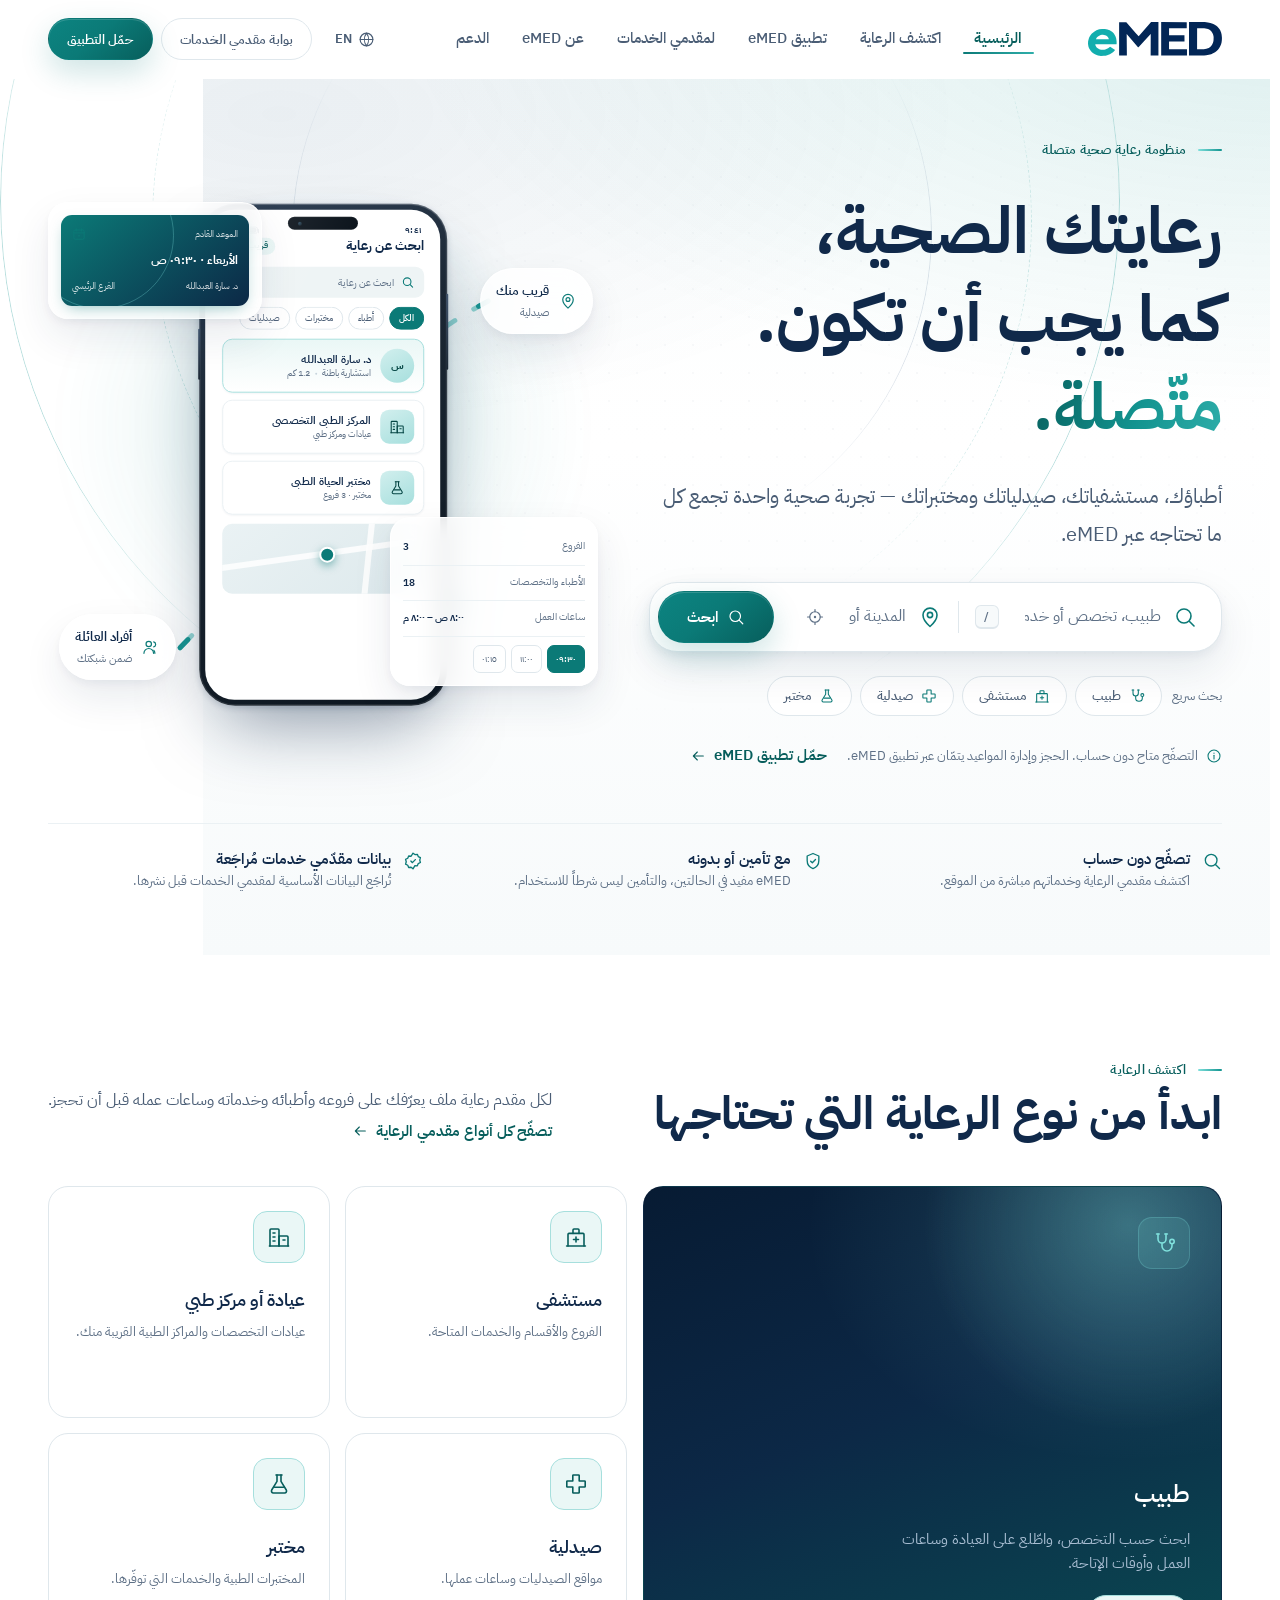
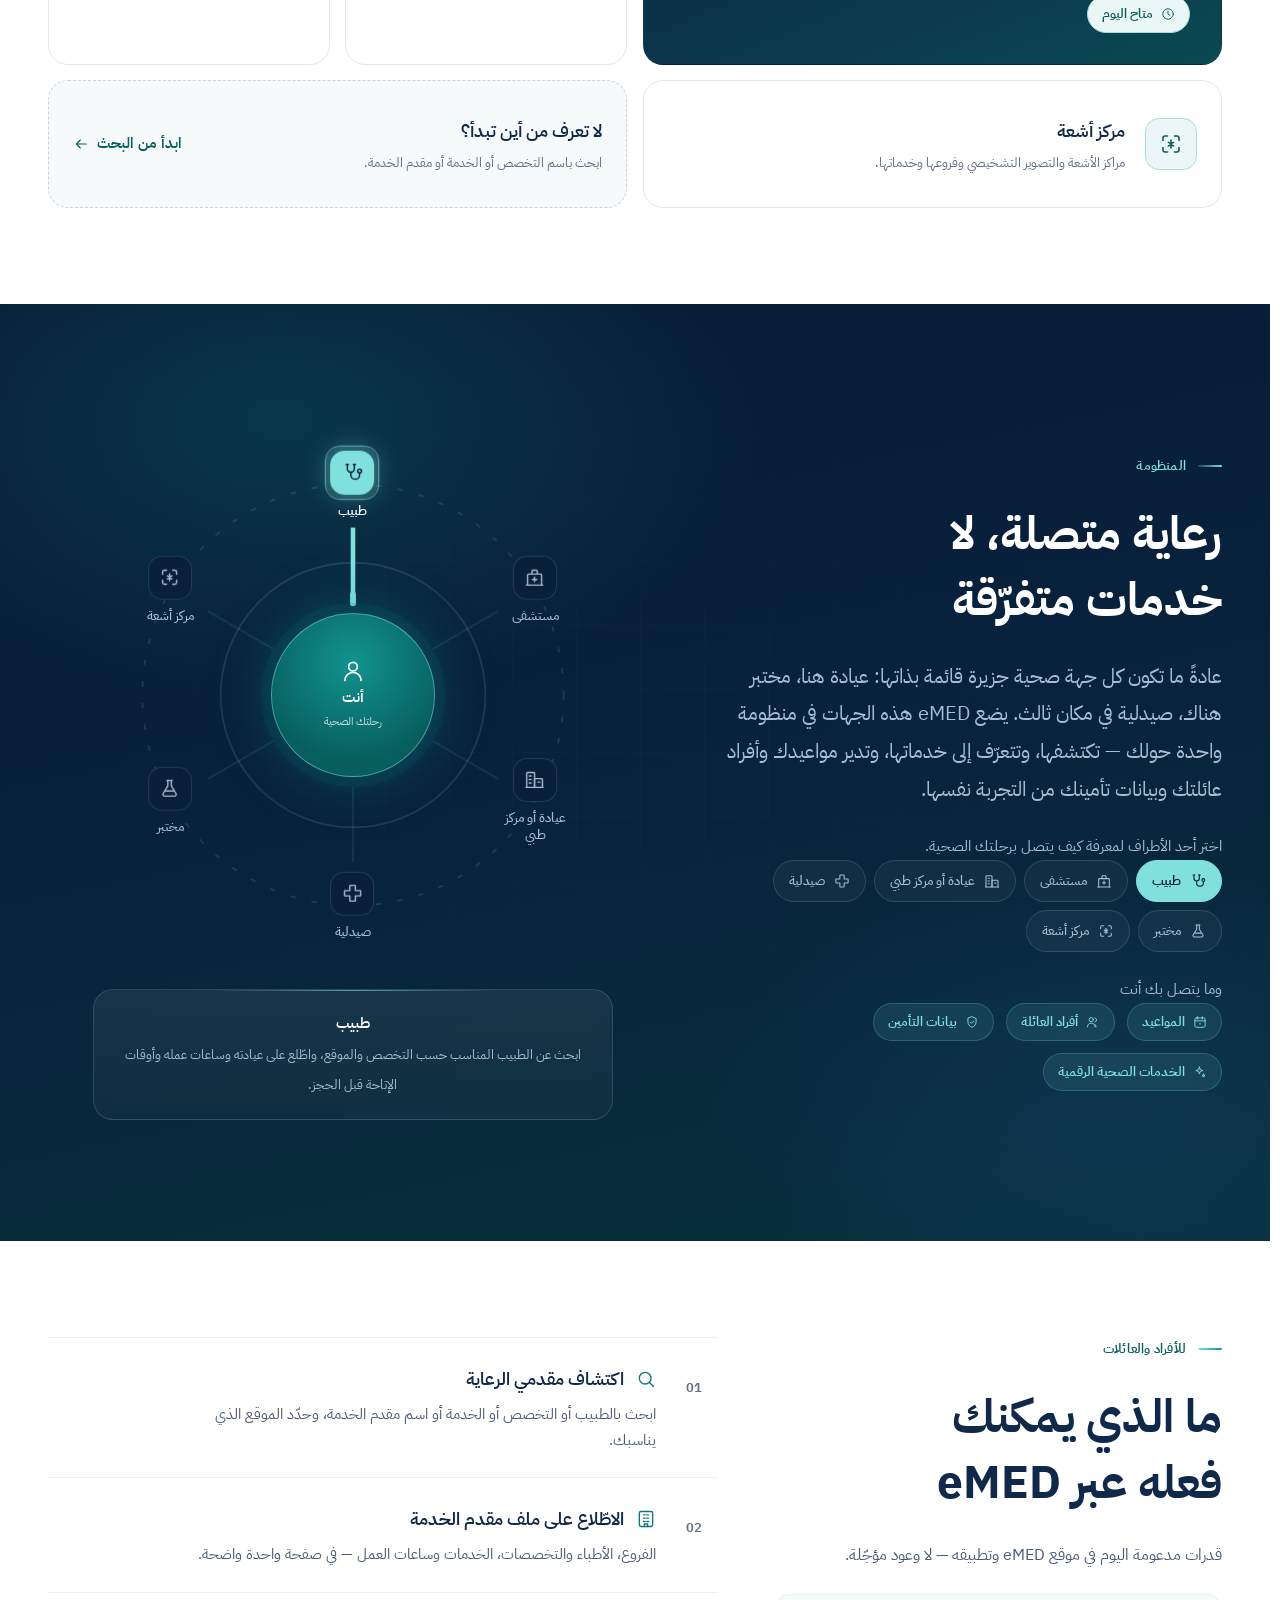
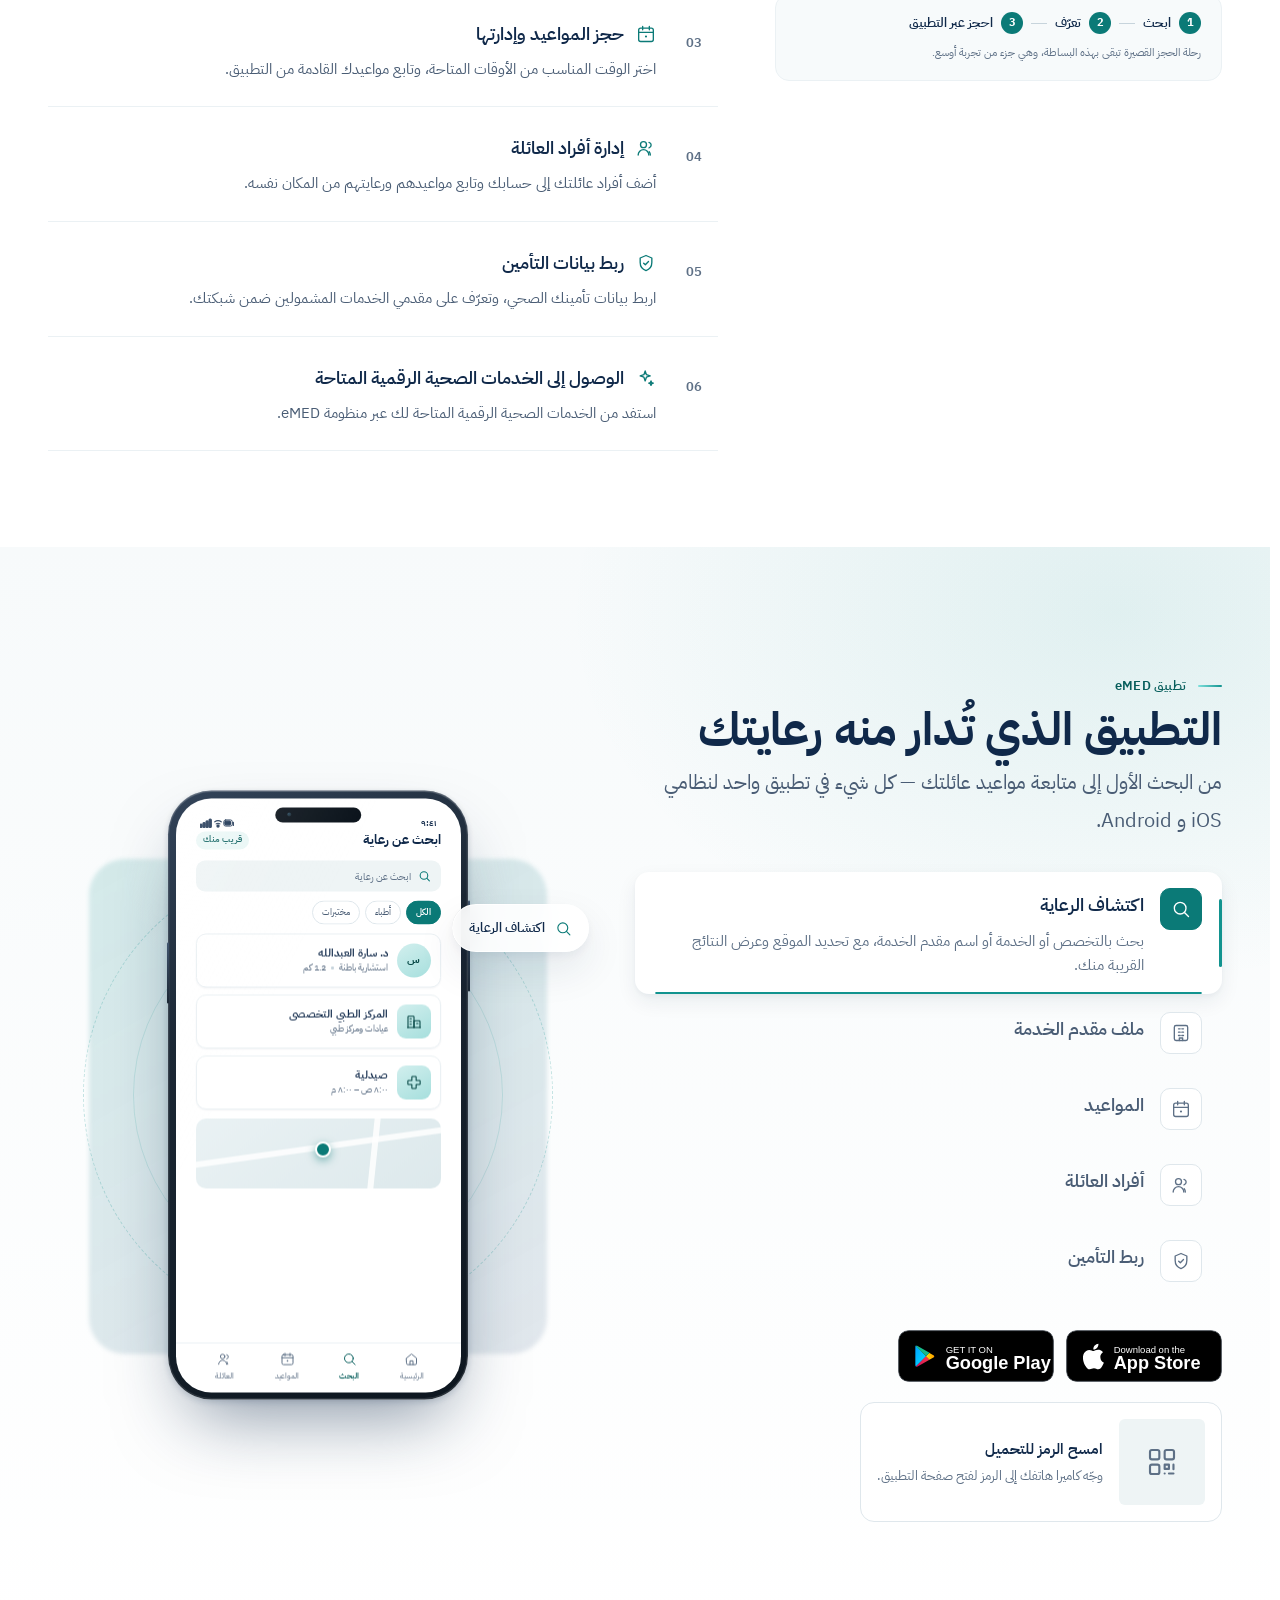
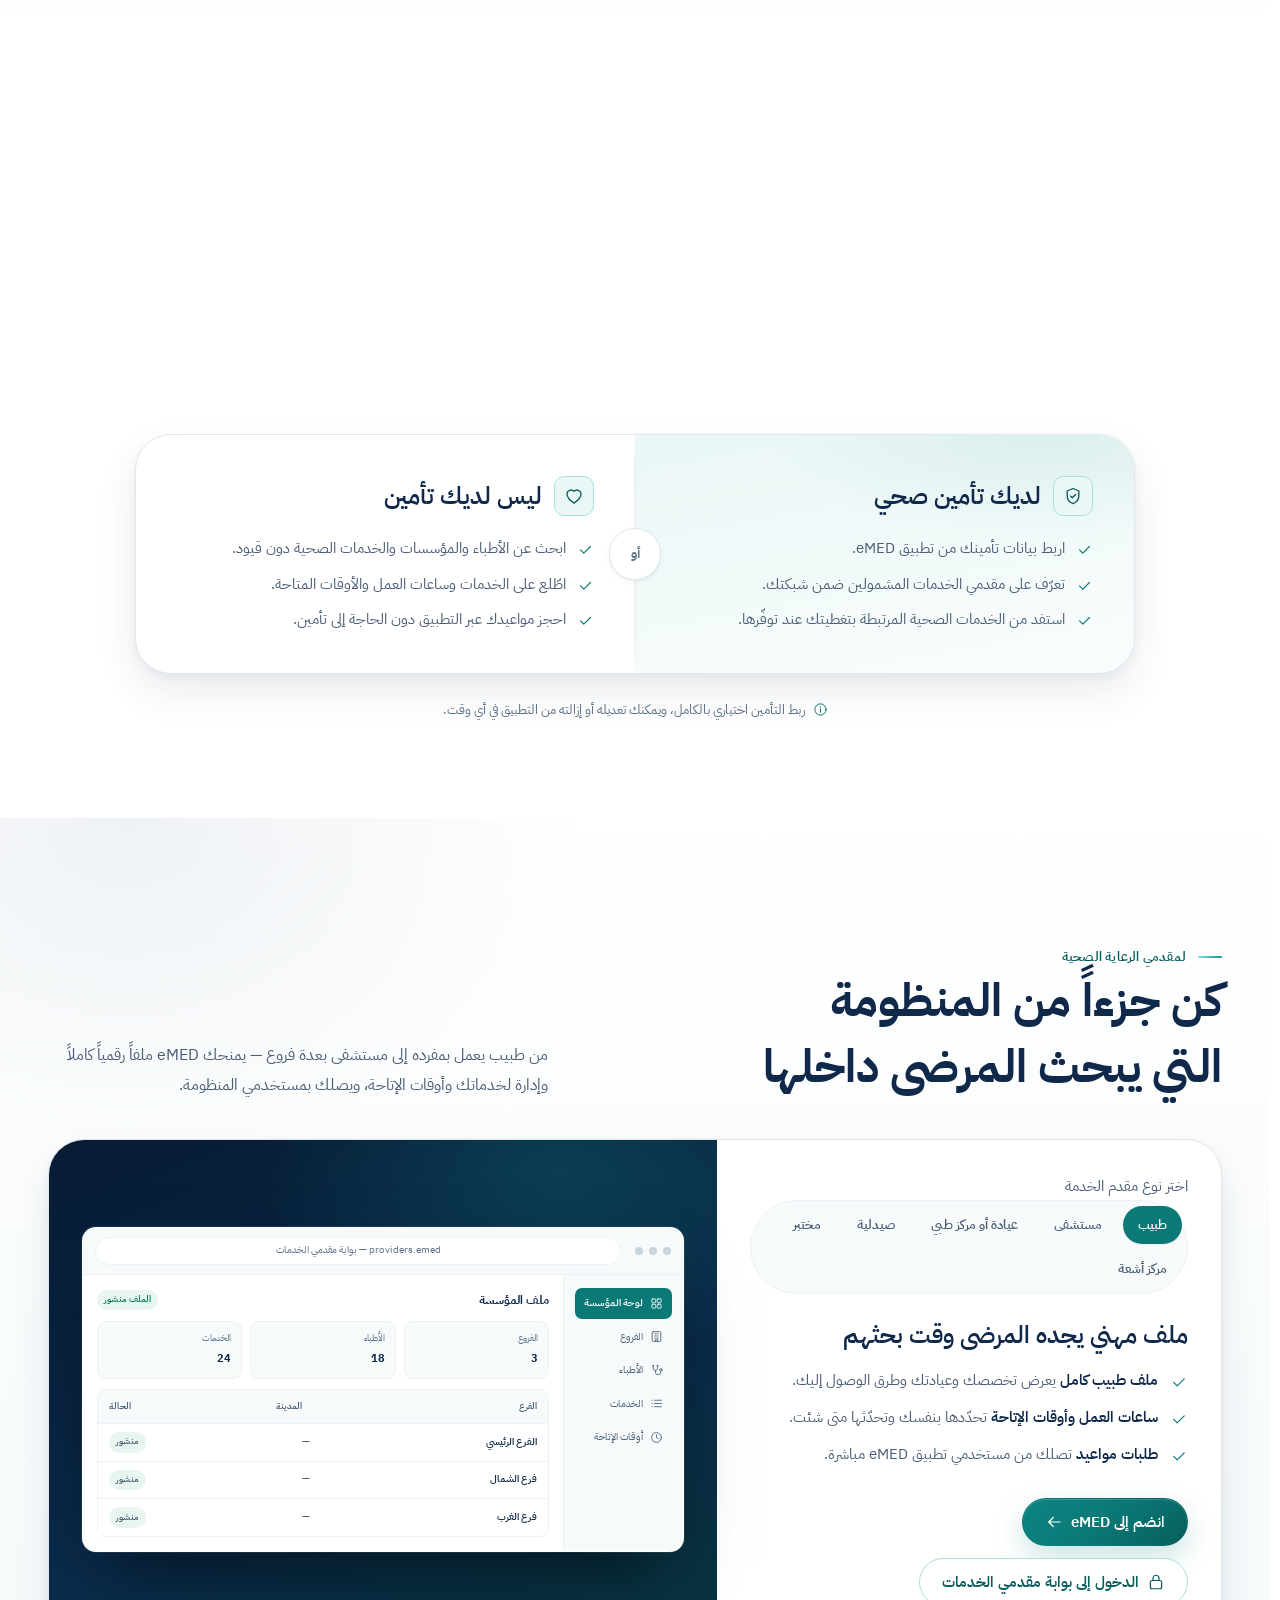
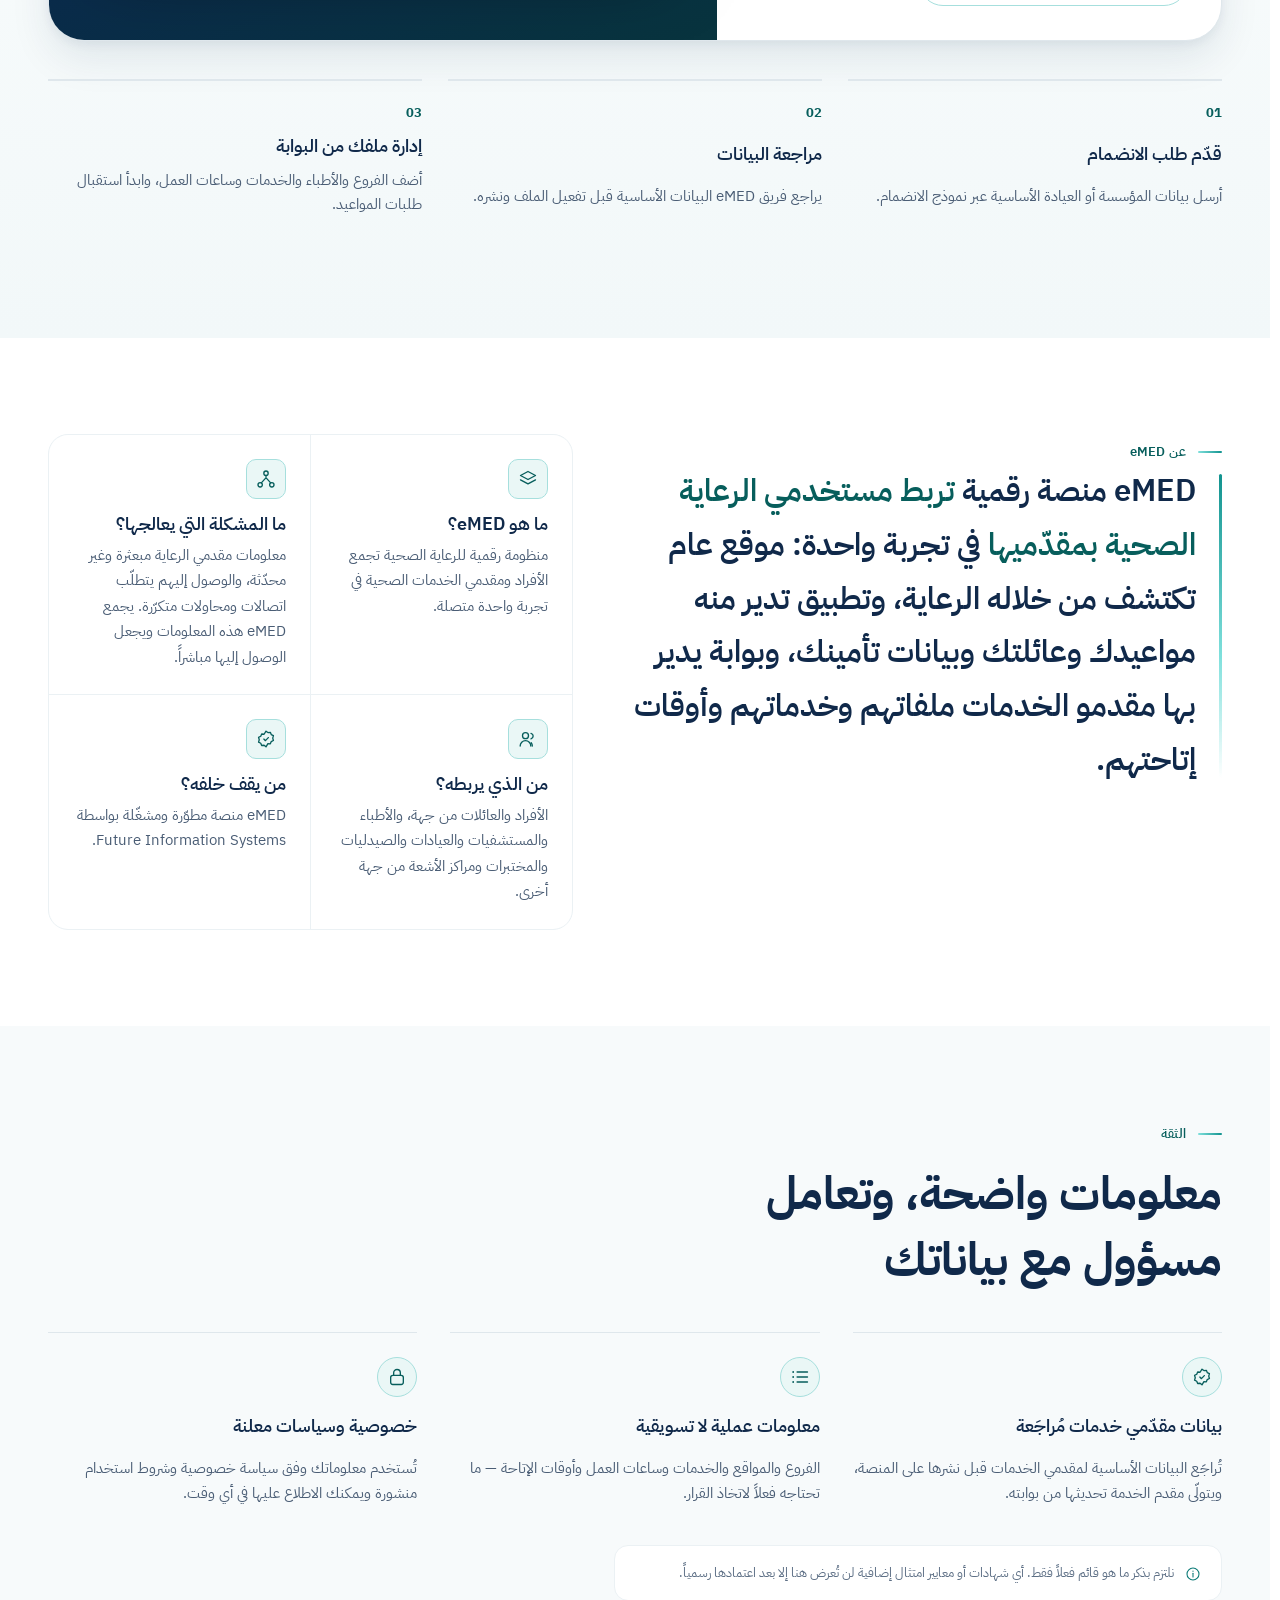
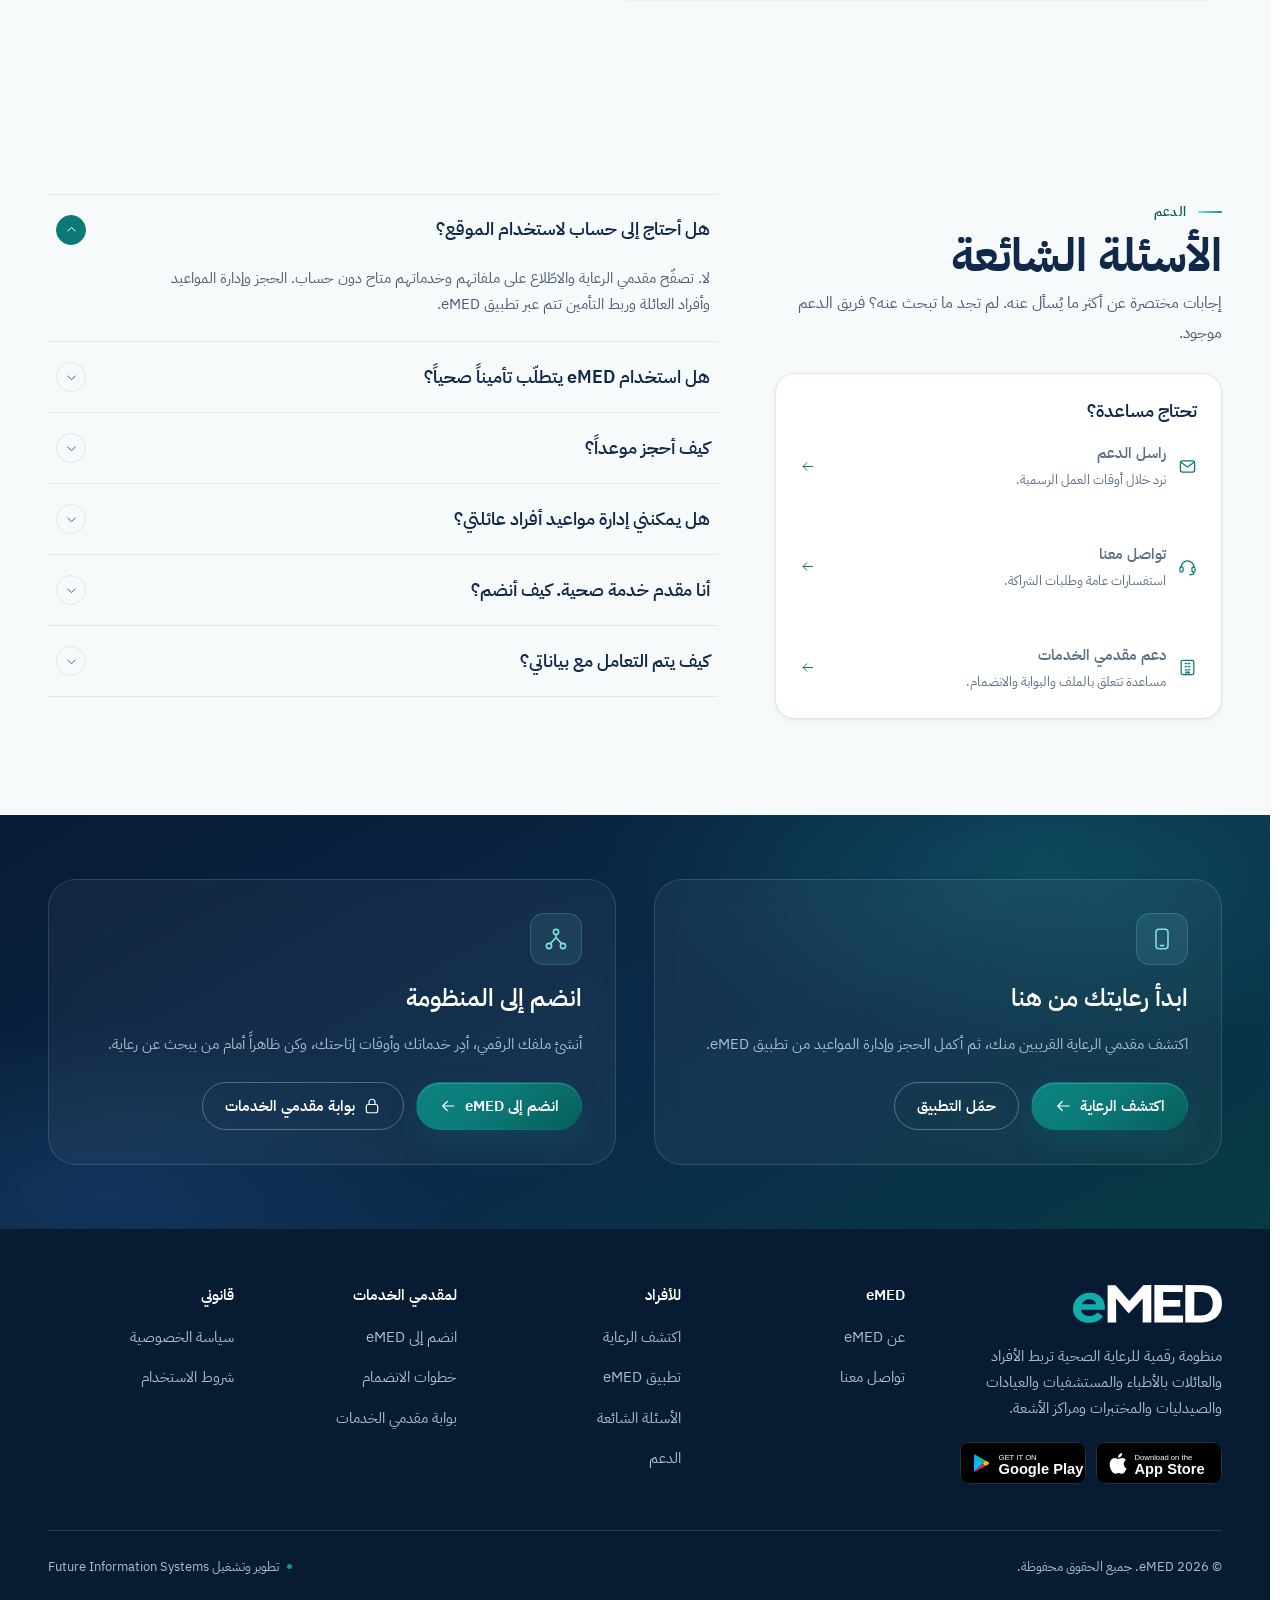
==== commit 04013e29: "Set production origin to the GitHub Pages URL Uncomment canonical/og:url with the real origin and ma" ====
--- a/index.html
+++ b/index.html
@@ -8,11 +8,8 @@
 <title>eMED — رعايتك الصحية، كما يجب أن تكون. متّصلة.</title>
 <meta name="description" content="eMED منظومة رعاية صحية متصلة تجمع الأطباء والمستشفيات والعيادات والصيدليات والمختبرات ومراكز الأشعة. اكتشف مقدمي الرعاية، وتابع مواعيدك وأفراد عائلتك وبيانات تأمينك من تطبيق واحد.">
 
-<!-- TODO (deploy): set the production origin below, then uncomment.
-     Absolute URLs are required by most crawlers for canonical and og:url.
-<link rel="canonical" href="https://REPLACE-WITH-PRODUCTION-ORIGIN/">
-<meta property="og:url" content="https://REPLACE-WITH-PRODUCTION-ORIGIN/">
--->
+<link rel="canonical" href="https://sadeil.github.io/emedintro/">
+<meta property="og:url" content="https://sadeil.github.io/emedintro/">
 <link rel="alternate" hreflang="ar" href="./">
 <link rel="alternate" hreflang="en" href="./?lang=en">
 <link rel="alternate" hreflang="x-default" href="./">
@@ -24,7 +21,7 @@
 <meta property="og:title" content="eMED — رعايتك الصحية، كما يجب أن تكون. متّصلة.">
 <meta property="og:description" content="منظومة رعاية صحية متصلة تجمع الأطباء والمستشفيات والعيادات والصيدليات والمختبرات ومراكز الأشعة في تجربة واحدة.">
 <!-- TODO (deploy): export assets/img/og-image.svg to a 1200x630 PNG and point here. -->
-<meta property="og:image" content="assets/img/og-image.svg">
+<meta property="og:image" content="https://sadeil.github.io/emedintro/assets/img/og-image.svg">
 <meta property="og:image:width" content="1200">
 <meta property="og:image:height" content="630">
 <meta property="og:image:alt" content="eMED — رعايتك الصحية، كما يجب أن تكون. متّصلة.">
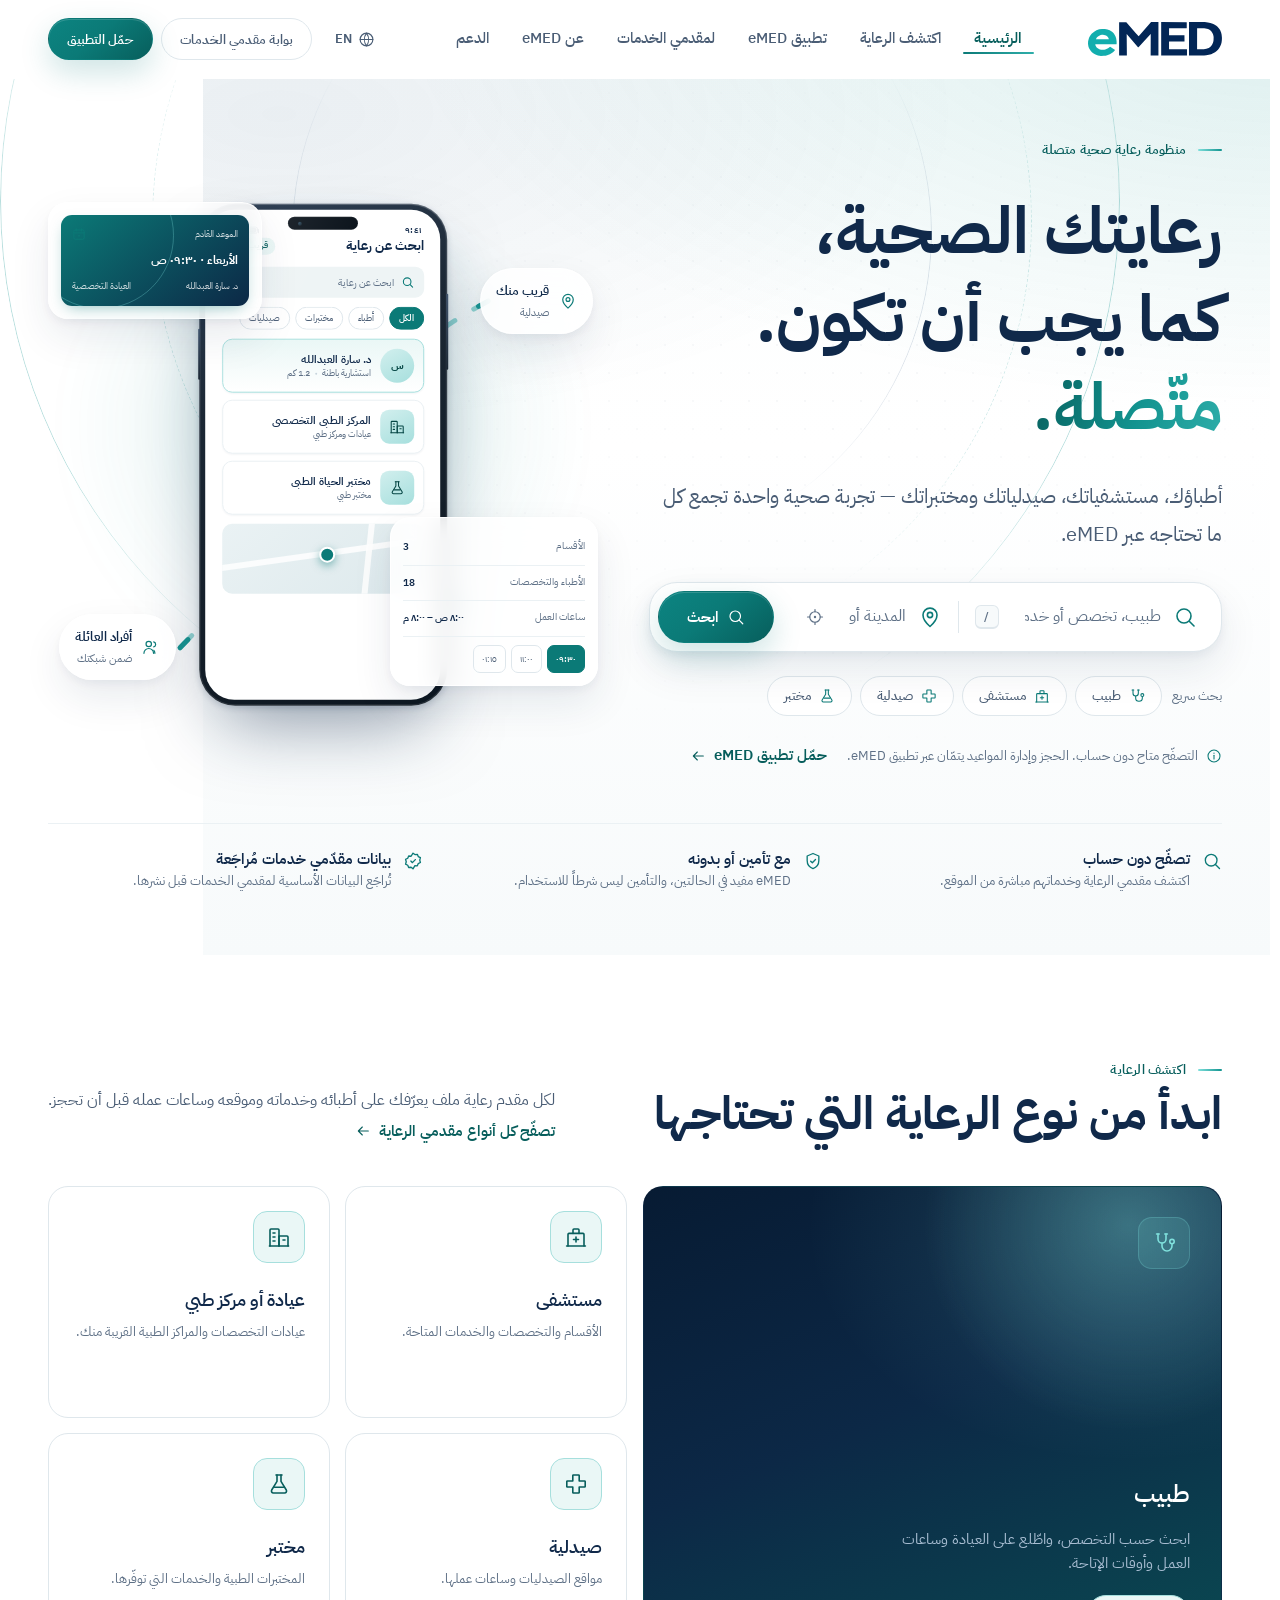
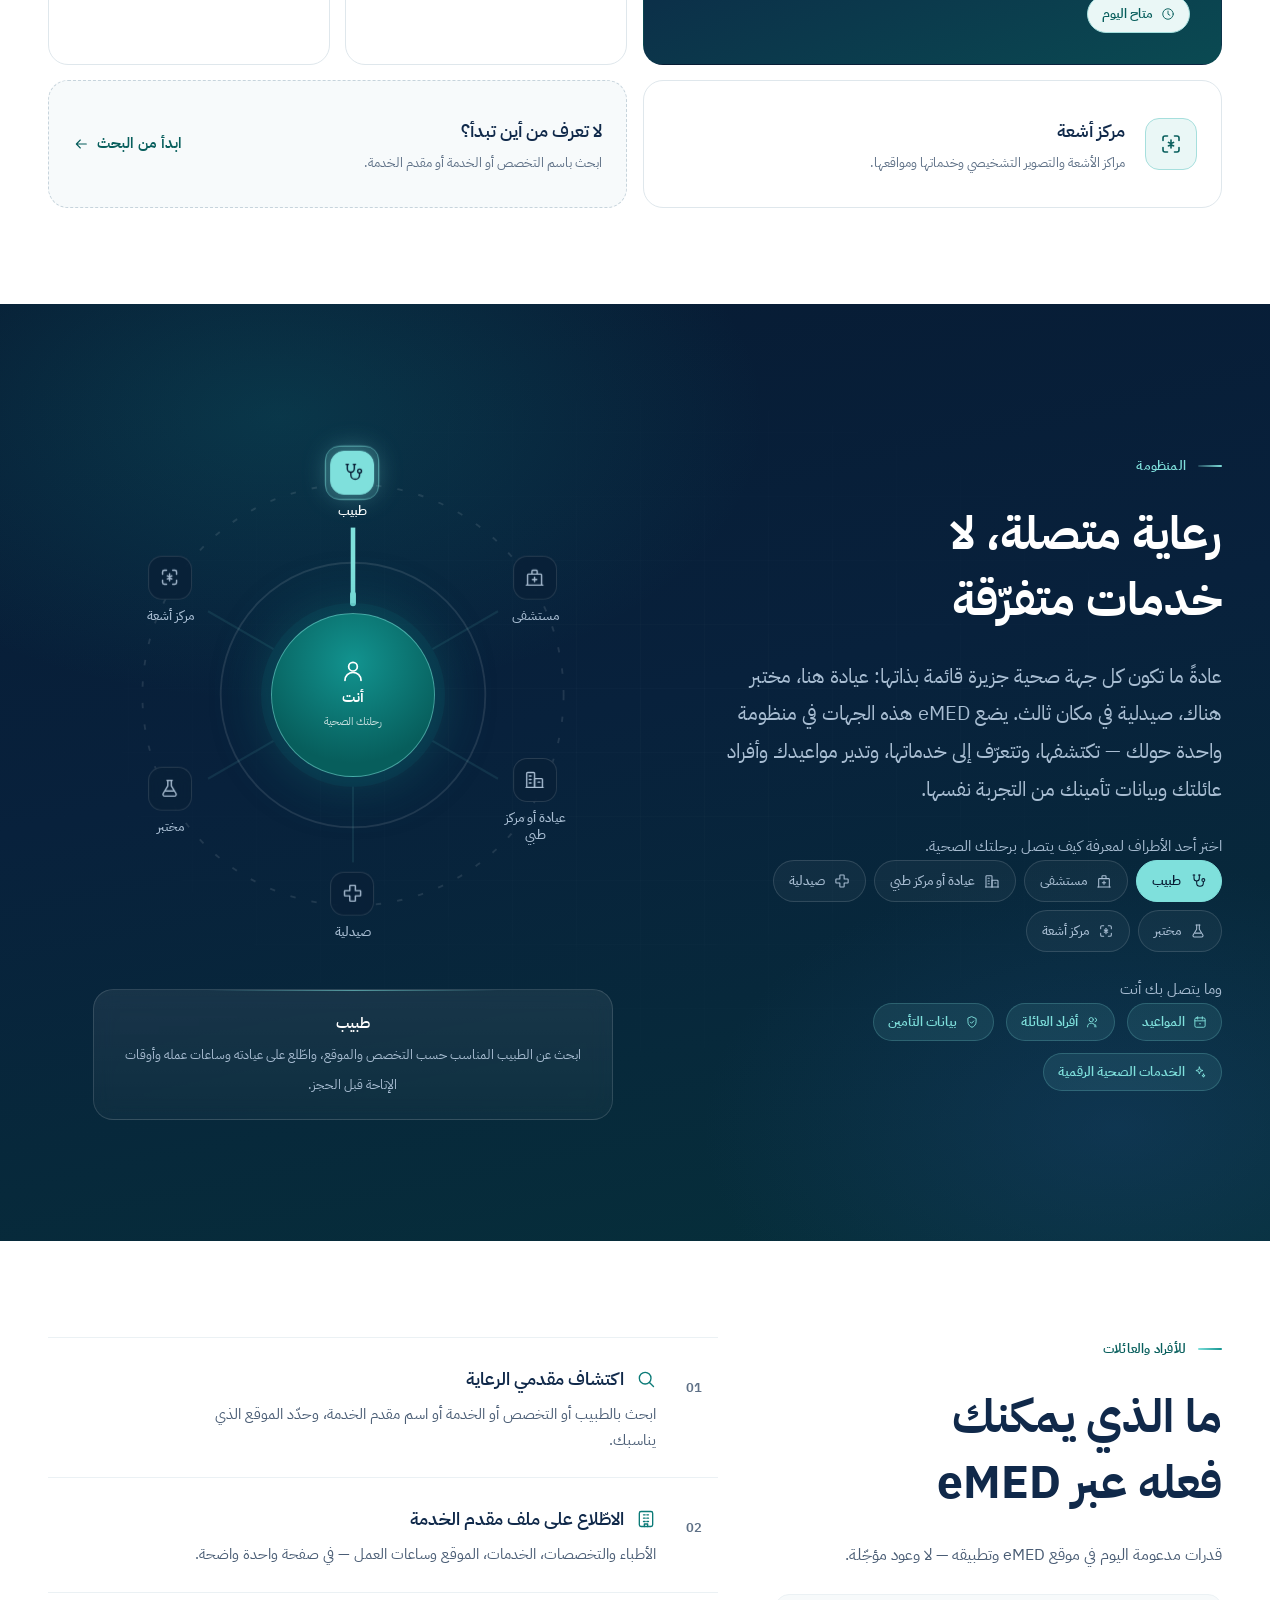
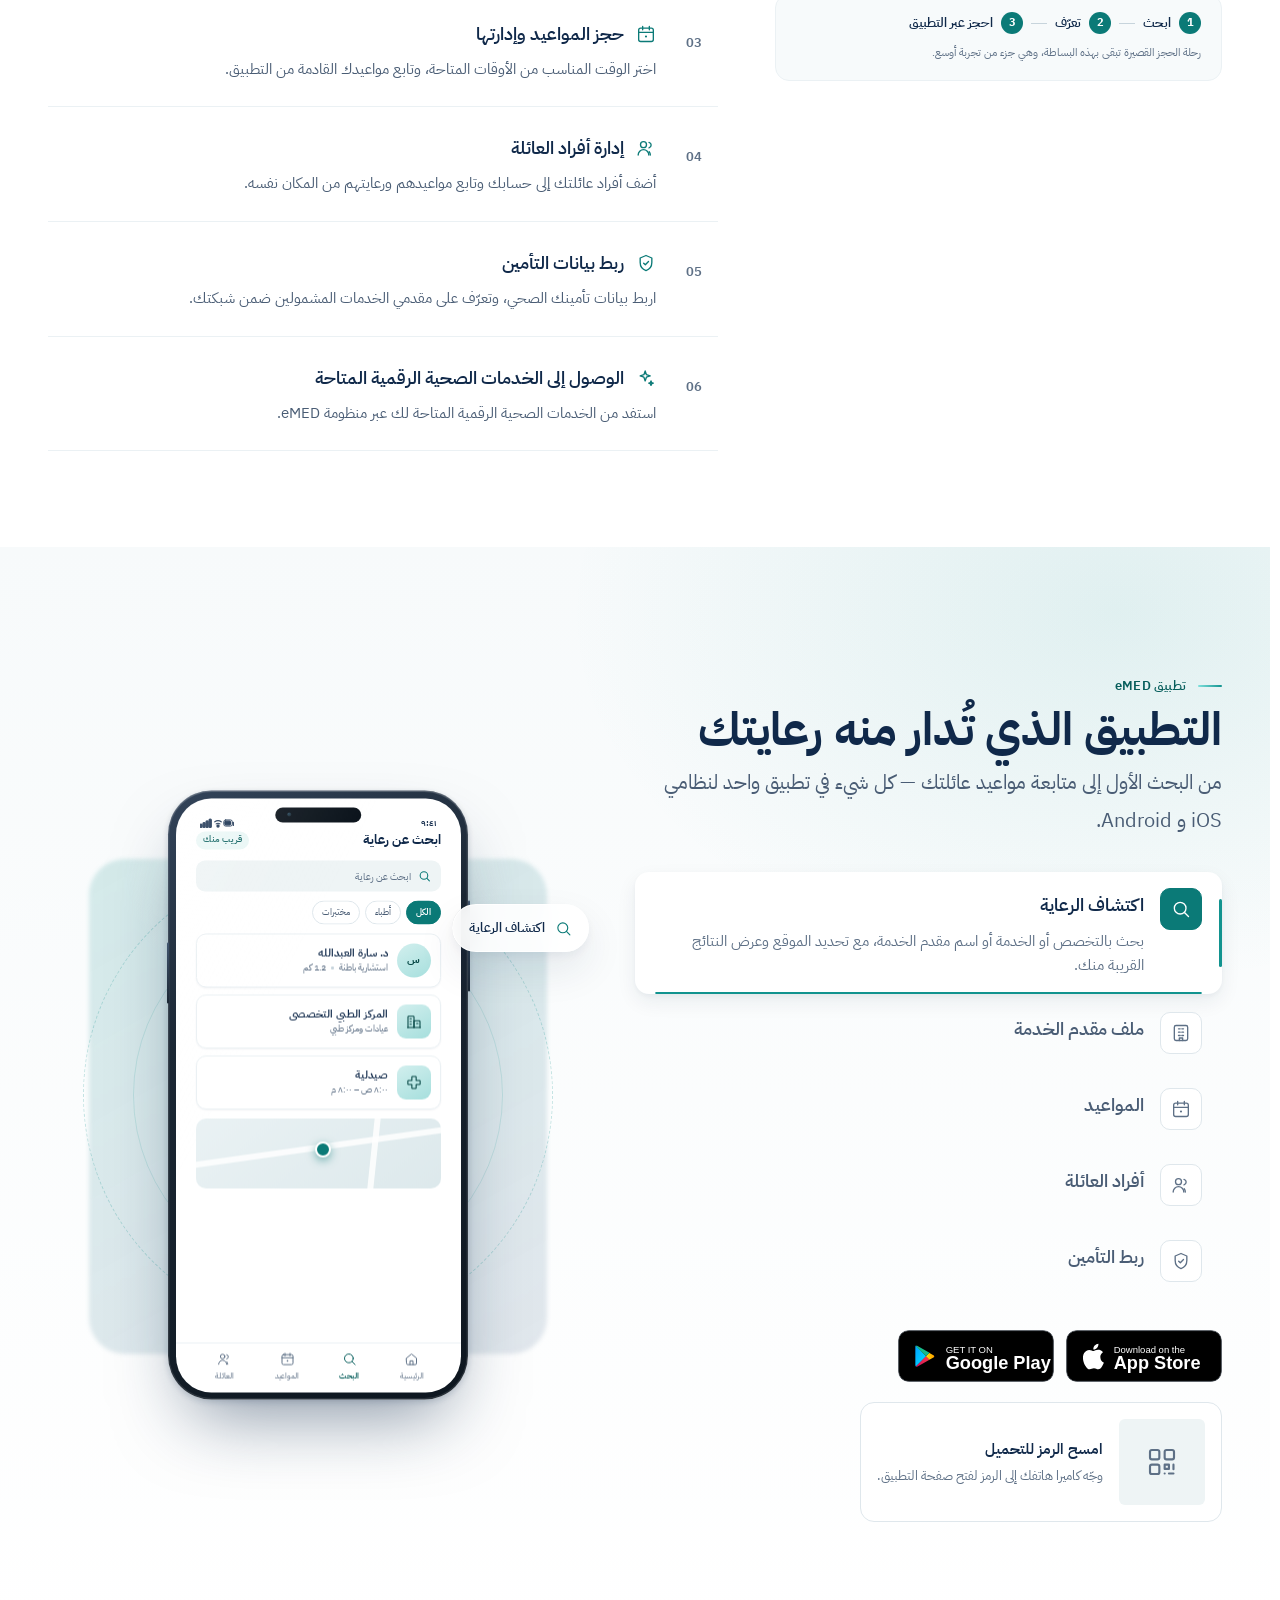
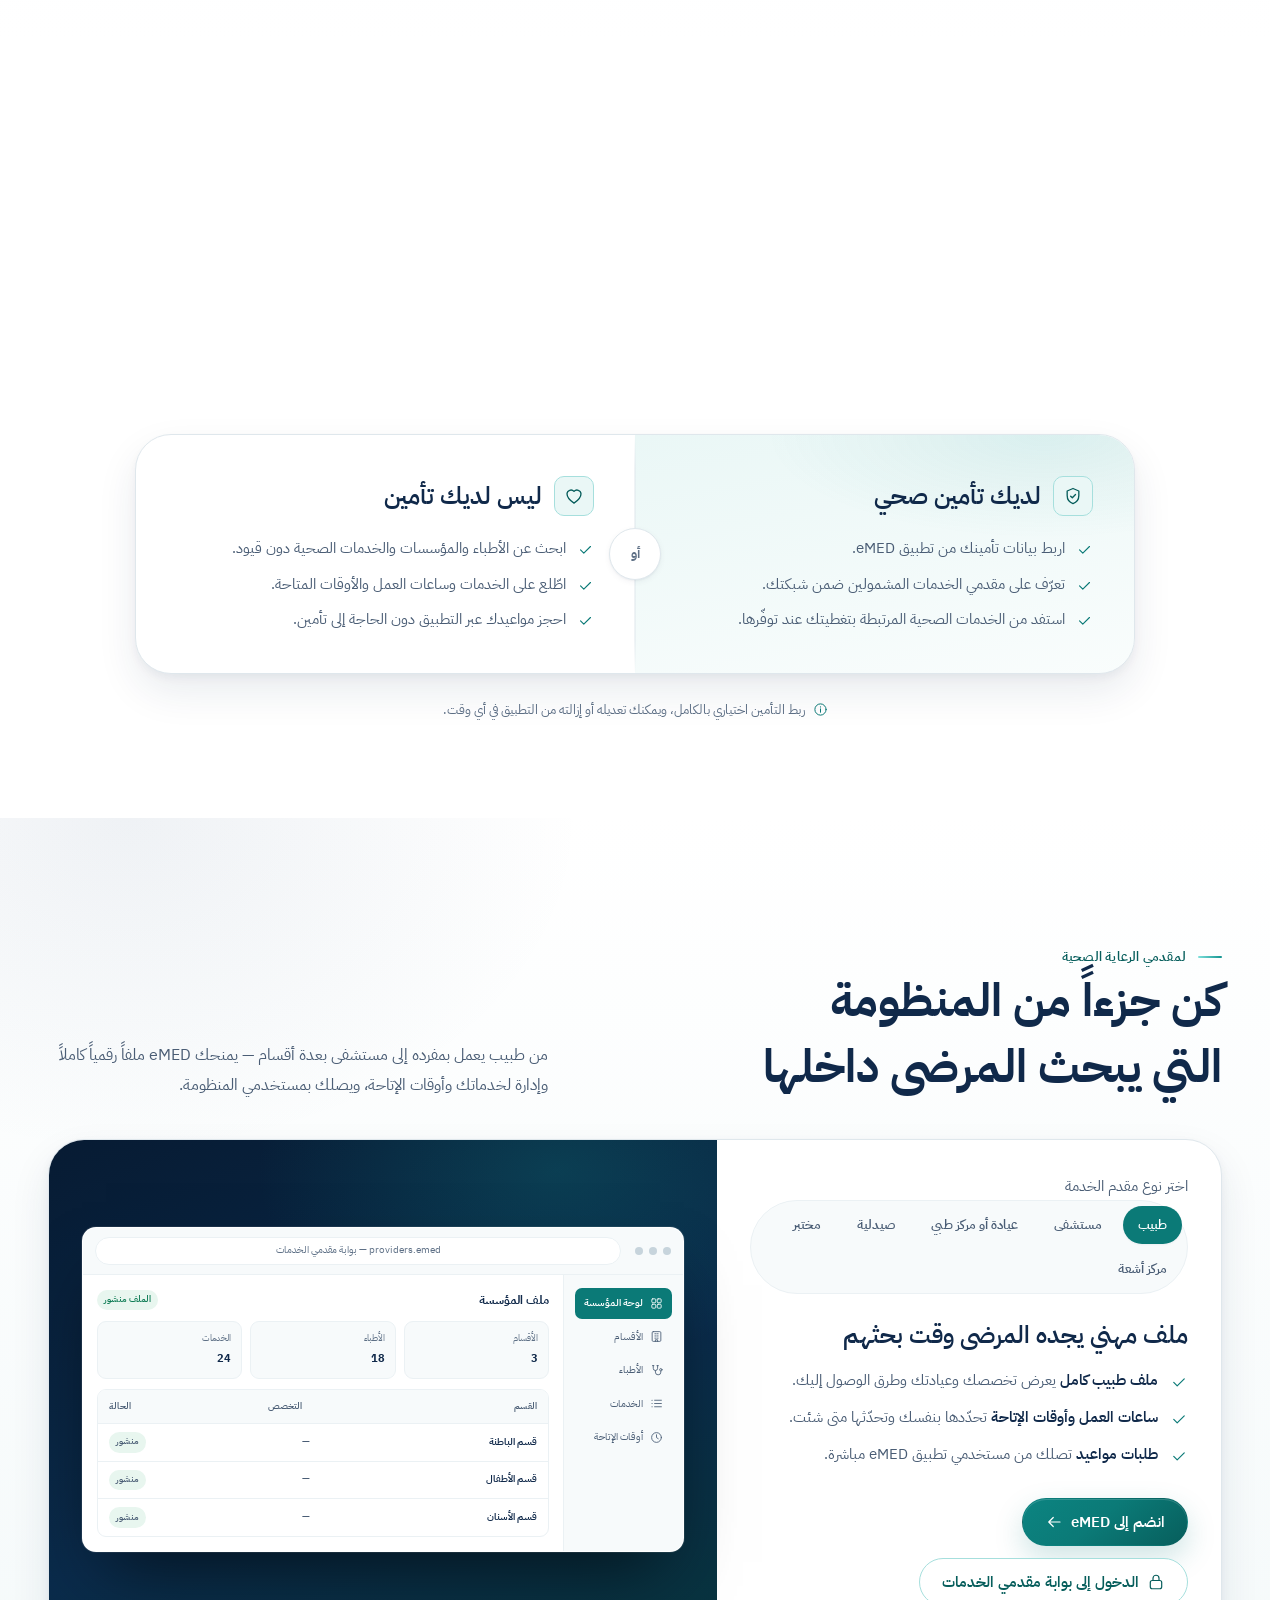
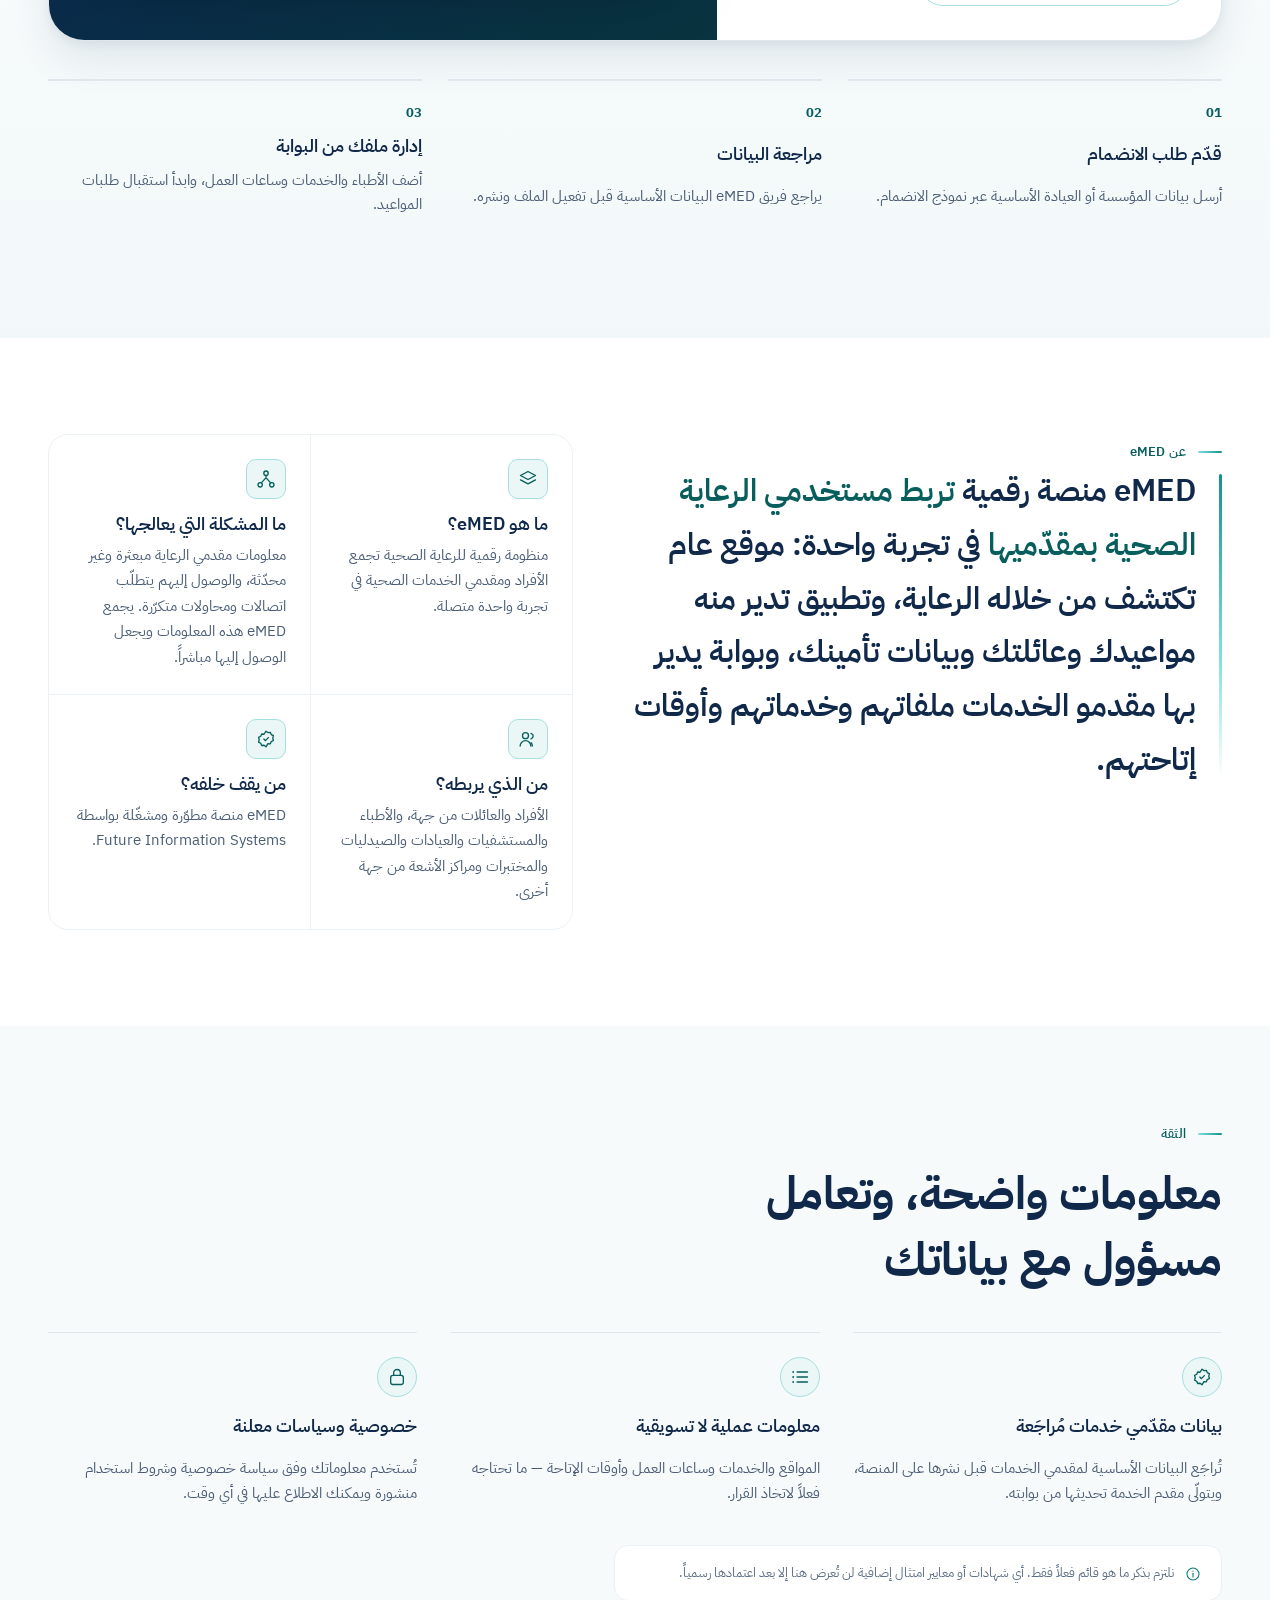
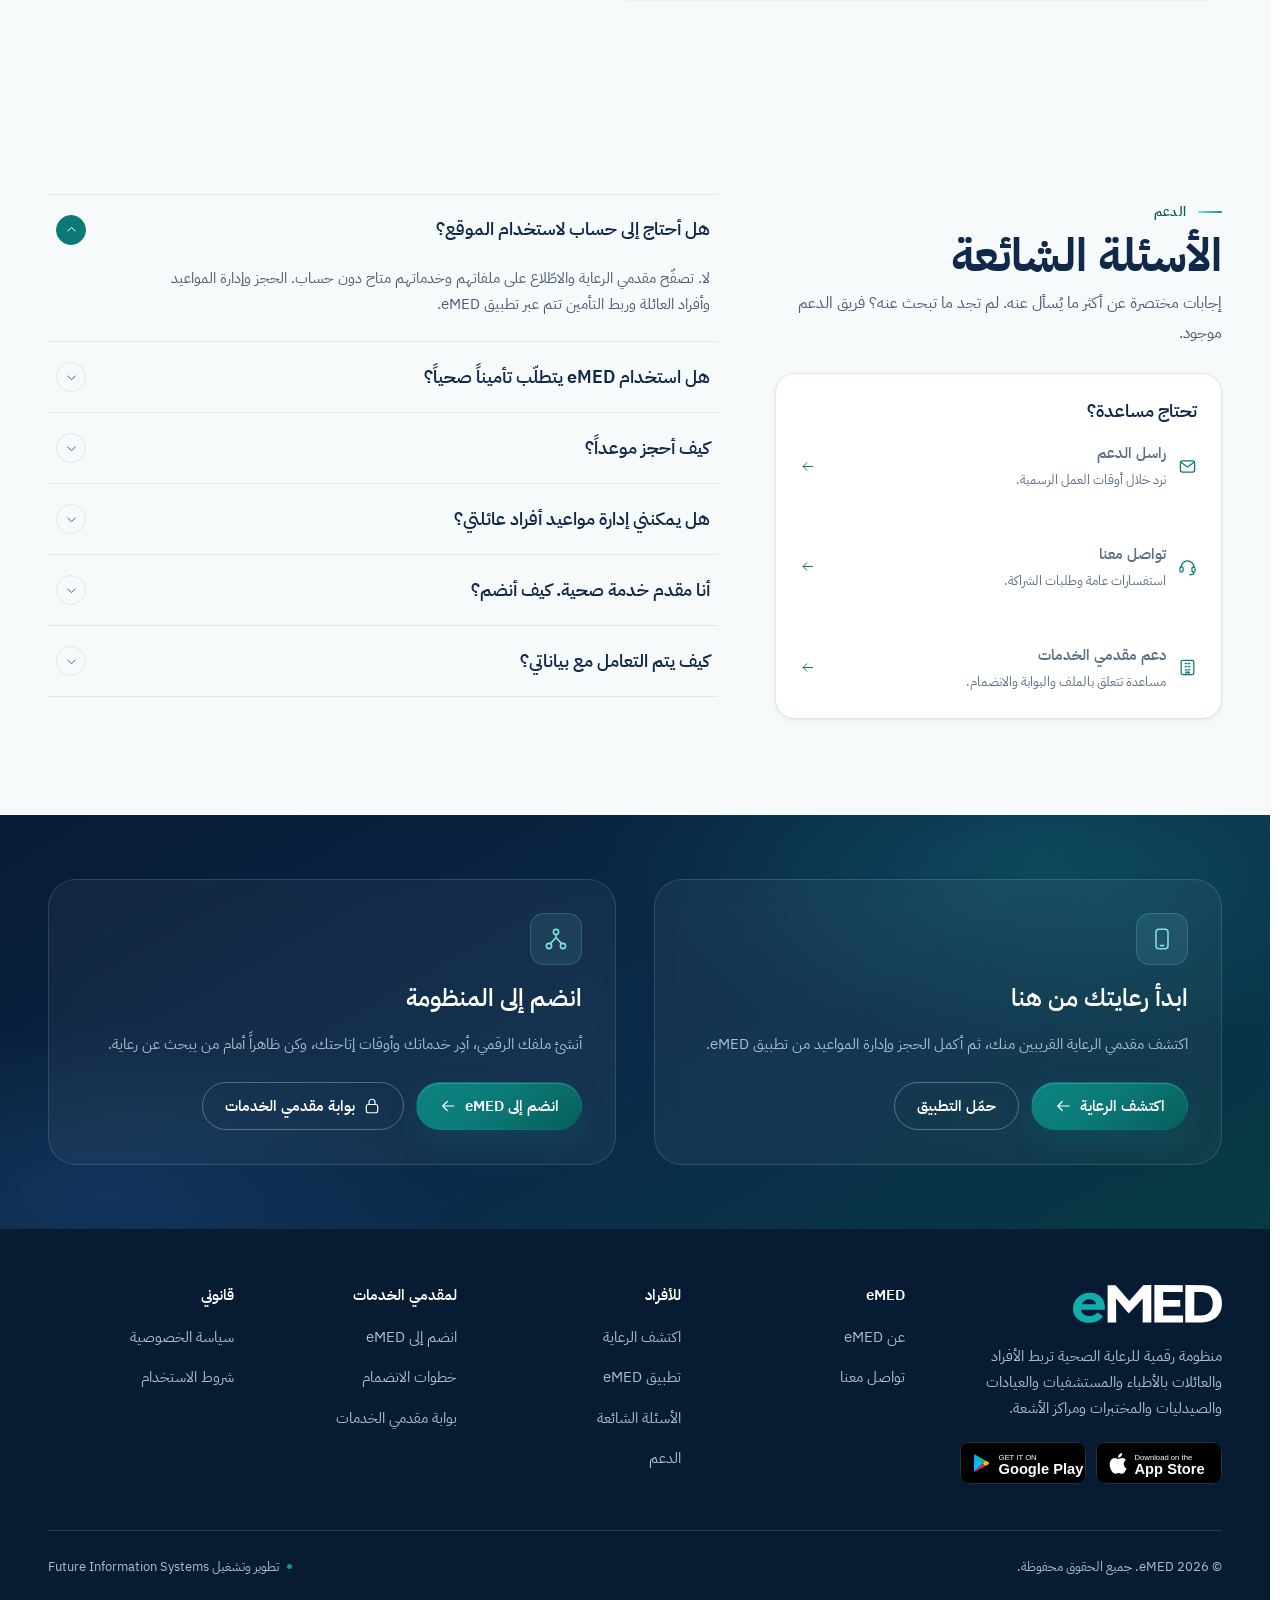
==== commit 2bd7dea3: "Add the provider join page and drop the "branches" concept Introduces join.html, a multi-step applic" ====
--- a/index.html
+++ b/index.html
@@ -95,7 +95,7 @@
       "name": "أنا مقدم خدمة صحية. كيف أنضم؟",
       "acceptedAnswer": {
         "@type": "Answer",
-        "text": "قدّم طلب الانضمام مع بيانات المؤسسة أو العيادة الأساسية. بعد مراجعة البيانات، تدير ملفك وفروعك وأطباءك وخدماتك وأوقات الإتاحة من بوابة مقدمي الخدمات."
+        "text": "قدّم طلب الانضمام مع بيانات المؤسسة أو العيادة الأساسية. بعد مراجعة البيانات، تدير ملفك وأطباءك وخدماتك وأوقات الإتاحة من بوابة مقدمي الخدمات."
       }
     },
     {
@@ -348,7 +348,7 @@
                         <span class="ui-avatar ui-avatar--sq"><svg class="icon" style="width:16px;height:16px" aria-hidden="true"><use href="#i-lab"></use></svg></span>
                         <span>
                           <span class="ui-name" data-i18n="ui.d3">مختبر الحياة الطبي</span>
-                          <span class="ui-meta"><span data-i18n="ui.d3s">مختبر · 3 فروع</span></span>
+                          <span class="ui-meta"><span data-i18n="ui.d3s">مختبر طبي</span></span>
                         </span>
                       </div>
                     </div>
@@ -368,13 +368,13 @@
               <div class="ui-hero__value" data-i18n="ui.apptWhen">الأربعاء · ٠٩:٣٠ ص</div>
               <div class="ui-hero__row">
                 <span class="ui-hero__label" data-i18n="ui.d1">د. سارة العبدالله</span>
-                <span class="ui-hero__label" data-i18n="ui.apptWhere">الفرع الرئيسي</span>
+                <span class="ui-hero__label" data-i18n="ui.apptWhere">العيادة التخصصية</span>
               </div>
             </div>
           </div>
 
           <div class="float float--provider floaty floaty--c">
-            <div class="ui-line"><span class="ui-label" data-i18n="ui.branches">الفروع</span><span class="ui-strong">3</span></div>
+            <div class="ui-line"><span class="ui-label" data-i18n="ui.departments">الأقسام</span><span class="ui-strong">3</span></div>
             <div class="ui-line"><span class="ui-label" data-i18n="ui.doctorsCount">الأطباء والتخصصات</span><span class="ui-strong">18</span></div>
             <div class="ui-line"><span class="ui-label" data-i18n="ui.hours">ساعات العمل</span><span class="ui-strong" data-i18n="ui.hoursVal">٨:٠٠ ص – ٨:٠٠ م</span></div>
             <div class="ui-slots" style="margin-top:8px">
@@ -432,7 +432,7 @@
       </div>
       <div class="stack-4 discover__head-actions" data-reveal data-reveal-delay="1">
         <div class="stack-4">
-          <p class="lead" style="font-size:var(--fs-body)" data-i18n="discover.lead">لكل مقدم رعاية ملف يعرّفك على فروعه وأطبائه وخدماته وساعات عمله قبل أن تحجز.</p>
+          <p class="lead" style="font-size:var(--fs-body)" data-i18n="discover.lead">لكل مقدم رعاية ملف يعرّفك على أطبائه وخدماته وموقعه وساعات عمله قبل أن تحجز.</p>
           <a class="link-arrow" href="#ecosystem"><span data-i18n="discover.all">تصفّح كل أنواع مقدمي الرعاية</span><svg class="icon icon-arrow" aria-hidden="true"><use href="#i-arrow"></use></svg></a>
         </div>
       </div>
@@ -458,7 +458,7 @@
           <span class="icon-tile"><svg class="icon" aria-hidden="true"><use href="#i-hospital"></use></svg></span>
           <span class="cat__body">
             <strong class="cat__title" data-i18n="cat.hospital">مستشفى</strong>
-            <span class="cat__desc" data-i18n="cat.hospitalDesc">الفروع والأقسام والخدمات المتاحة.</span>
+            <span class="cat__desc" data-i18n="cat.hospitalDesc">الأقسام والتخصصات والخدمات المتاحة.</span>
           </span>
           <span class="cat__foot"><span class="cat__arrow"><svg class="icon icon-arrow" aria-hidden="true"><use href="#i-arrow"></use></svg></span></span>
         </a>
@@ -502,7 +502,7 @@
           <span class="icon-tile"><svg class="icon" aria-hidden="true"><use href="#i-imaging"></use></svg></span>
           <span class="cat__body">
             <strong class="cat__title" data-i18n="cat.imaging">مركز أشعة</strong>
-            <span class="cat__desc" data-i18n="cat.imagingDesc">مراكز الأشعة والتصوير التشخيصي وفروعها وخدماتها.</span>
+            <span class="cat__desc" data-i18n="cat.imagingDesc">مراكز الأشعة والتصوير التشخيصي وخدماتها ومواقعها.</span>
           </span>
           <span class="cat__arrow"><svg class="icon icon-arrow" aria-hidden="true"><use href="#i-arrow"></use></svg></span>
         </a>
@@ -653,7 +653,7 @@
           <span class="cap__num">02</span>
           <span class="cap__body">
             <span class="cap__title"><svg class="icon" aria-hidden="true"><use href="#i-building"></use></svg><span data-i18n="cap.2t">الاطّلاع على ملف مقدم الخدمة</span></span>
-            <span class="cap__desc" data-i18n="cap.2d">الفروع، الأطباء والتخصصات، الخدمات وساعات العمل — في صفحة واحدة واضحة.</span>
+            <span class="cap__desc" data-i18n="cap.2d">الأطباء والتخصصات، الخدمات، الموقع وساعات العمل — في صفحة واحدة واضحة.</span>
           </span>
         </li>
         <li class="cap" data-reveal>
@@ -718,7 +718,7 @@
             <span class="feature__icon"><svg class="icon" aria-hidden="true"><use href="#i-building"></use></svg></span>
             <span class="feature__body">
               <span class="feature__title" data-i18n="app.f2t">ملف مقدم الخدمة</span>
-              <span class="feature__desc" data-i18n="app.f2d">الفروع والأطباء والتخصصات والخدمات وساعات العمل، بشكل واضح قبل الحجز.</span>
+              <span class="feature__desc" data-i18n="app.f2d">الأطباء والتخصصات والخدمات والموقع وساعات العمل، بشكل واضح قبل الحجز.</span>
             </span>
             <span class="feature__progress" aria-hidden="true"><i></i></span>
           </button>
@@ -823,7 +823,7 @@
                           <span><span class="ui-name" data-i18n="ui.d2">المركز الطبي التخصصي</span><span class="ui-meta"><span data-i18n="ui.d2s">عيادات ومركز طبي</span></span></span>
                         </div>
                         <div>
-                          <div class="ui-line"><span class="ui-label" data-i18n="ui.branches">الفروع</span><span class="ui-strong">3</span></div>
+                          <div class="ui-line"><span class="ui-label" data-i18n="ui.departments">الأقسام</span><span class="ui-strong">3</span></div>
                           <div class="ui-line"><span class="ui-label" data-i18n="ui.doctorsCount">الأطباء والتخصصات</span><span class="ui-strong">18</span></div>
                           <div class="ui-line"><span class="ui-label" data-i18n="ui.services">الخدمات</span><span class="ui-strong">24</span></div>
                           <div class="ui-line"><span class="ui-label" data-i18n="ui.hours">ساعات العمل</span><span class="ui-strong" data-i18n="ui.hoursVal">٨:٠٠ ص – ٨:٠٠ م</span></div>
@@ -847,10 +847,10 @@
                         <div class="ui-hero">
                           <div class="ui-hero__row"><span class="ui-hero__label" data-i18n="ui.apptNext">الموعد القادم</span><svg class="icon"><use href="#i-calendar"></use></svg></div>
                           <div class="ui-hero__value" data-i18n="ui.apptWhen">الأربعاء · ٠٩:٣٠ ص</div>
-                          <div class="ui-hero__row"><span class="ui-hero__label" data-i18n="ui.d1">د. سارة العبدالله</span><span class="ui-hero__label" data-i18n="ui.apptWhere">الفرع الرئيسي</span></div>
+                          <div class="ui-hero__row"><span class="ui-hero__label" data-i18n="ui.d1">د. سارة العبدالله</span><span class="ui-hero__label" data-i18n="ui.apptWhere">العيادة التخصصية</span></div>
                         </div>
                         <div class="ui-stack">
-                          <div class="ui-card"><span class="ui-avatar ui-avatar--sq"><svg class="icon" style="width:16px;height:16px"><use href="#i-lab"></use></svg></span><span><span class="ui-name" data-i18n="ui.d3">مختبر الحياة الطبي</span><span class="ui-meta"><span data-i18n="ui.apptWhere">الفرع الرئيسي</span></span></span></div>
+                          <div class="ui-card"><span class="ui-avatar ui-avatar--sq"><svg class="icon" style="width:16px;height:16px"><use href="#i-lab"></use></svg></span><span><span class="ui-name" data-i18n="ui.d3">مختبر الحياة الطبي</span><span class="ui-meta"><span data-i18n="ui.d3s">مختبر طبي</span></span></span></div>
                           <div class="ui-card"><span class="ui-avatar ui-avatar--sq"><svg class="icon" style="width:16px;height:16px"><use href="#i-imaging"></use></svg></span><span><span class="ui-name" data-i18n="cat.imaging">مركز أشعة</span><span class="ui-meta"><span data-i18n="ui.apptFor">الموعد باسم</span><span data-i18n="ui.m1">ليان</span></span></span></div>
                         </div>
                       </div>
@@ -973,7 +973,7 @@
         <p class="eyebrow" data-i18n="prov.eyebrow">لمقدمي الرعاية الصحية</p>
         <h2 id="provTitle" data-i18n="prov.title">كن جزءاً من المنظومة التي يبحث المرضى داخلها</h2>
       </div>
-      <p class="lead" style="font-size:var(--fs-body)" data-reveal data-reveal-delay="1" data-i18n="prov.lead">من طبيب يعمل بمفرده إلى مستشفى بعدة فروع — يمنحك eMED ملفاً رقمياً كاملاً وإدارة لخدماتك وأوقات الإتاحة، ويصلك بمستخدمي المنظومة.</p>
+      <p class="lead" style="font-size:var(--fs-body)" data-reveal data-reveal-delay="1" data-i18n="prov.lead">من طبيب يعمل بمفرده إلى مستشفى بعدة أقسام — يمنحك eMED ملفاً رقمياً كاملاً وإدارة لخدماتك وأوقات الإتاحة، ويصلك بمستخدمي المنظومة.</p>
     </div>
 
     <div class="providers__panel" data-reveal>
@@ -1000,8 +1000,8 @@
         </div>
 
         <div class="providers__cta">
-          <!-- TODO: point at the real join form and provider portal URLs. -->
-          <a class="btn btn--primary" href="#support"><span data-i18n="prov.join">انضم إلى eMED</span><svg class="icon icon-arrow" aria-hidden="true"><use href="#i-arrow"></use></svg></a>
+          <!-- TODO: point the portal button at the real provider portal URL. -->
+          <a class="btn btn--primary" href="join.html"><span data-i18n="prov.join">انضم إلى eMED</span><svg class="icon icon-arrow" aria-hidden="true"><use href="#i-arrow"></use></svg></a>
           <a class="btn btn--outline" href="#support"><svg class="icon" aria-hidden="true"><use href="#i-lock"></use></svg><span data-i18n="prov.portal">الدخول إلى بوابة مقدمي الخدمات</span></a>
         </div>
       </div>
@@ -1016,7 +1016,7 @@
           <div class="portal__body">
             <div class="portal__nav">
               <span class="portal__nav-item is-on"><svg class="icon"><use href="#i-grid"></use></svg><span data-i18n="portal.nav1">لوحة المؤسسة</span></span>
-              <span class="portal__nav-item"><svg class="icon"><use href="#i-building"></use></svg><span data-i18n="portal.nav2">الفروع</span></span>
+              <span class="portal__nav-item"><svg class="icon"><use href="#i-building"></use></svg><span data-i18n="portal.nav2">الأقسام</span></span>
               <span class="portal__nav-item"><svg class="icon"><use href="#i-stethoscope"></use></svg><span data-i18n="portal.nav3">الأطباء</span></span>
               <span class="portal__nav-item"><svg class="icon"><use href="#i-list"></use></svg><span data-i18n="portal.nav4">الخدمات</span></span>
               <span class="portal__nav-item"><svg class="icon"><use href="#i-clock"></use></svg><span data-i18n="portal.nav5">أوقات الإتاحة</span></span>
@@ -1027,15 +1027,15 @@
                 <span class="ui-badge"><span data-i18n="portal.live">الملف منشور</span></span>
               </div>
               <div class="portal__grid">
-                <span class="portal__stat"><span data-i18n="portal.stat1">الفروع</span><strong>3</strong></span>
+                <span class="portal__stat"><span data-i18n="portal.stat1">الأقسام</span><strong>3</strong></span>
                 <span class="portal__stat"><span data-i18n="portal.stat2">الأطباء</span><strong>18</strong></span>
                 <span class="portal__stat"><span data-i18n="portal.stat3">الخدمات</span><strong>24</strong></span>
               </div>
               <div class="portal__table">
-                <div class="portal__row portal__row--head"><span data-i18n="portal.colName">الفرع</span><span data-i18n="portal.colCity">المدينة</span><span data-i18n="portal.colState">الحالة</span></div>
-                <div class="portal__row"><strong data-i18n="portal.b1">الفرع الرئيسي</strong><span>—</span><span class="ui-badge" data-i18n="portal.published">منشور</span></div>
-                <div class="portal__row"><strong data-i18n="portal.b2">فرع الشمال</strong><span>—</span><span class="ui-badge" data-i18n="portal.published">منشور</span></div>
-                <div class="portal__row"><strong data-i18n="portal.b3">فرع الغرب</strong><span>—</span><span class="ui-badge" data-i18n="portal.published">منشور</span></div>
+                <div class="portal__row portal__row--head"><span data-i18n="portal.colName">القسم</span><span data-i18n="portal.colSpec">التخصص</span><span data-i18n="portal.colState">الحالة</span></div>
+                <div class="portal__row"><strong data-i18n="portal.dep1">قسم الباطنة</strong><span>—</span><span class="ui-badge" data-i18n="portal.published">منشور</span></div>
+                <div class="portal__row"><strong data-i18n="portal.dep2">قسم الأطفال</strong><span>—</span><span class="ui-badge" data-i18n="portal.published">منشور</span></div>
+                <div class="portal__row"><strong data-i18n="portal.dep3">قسم الأسنان</strong><span>—</span><span class="ui-badge" data-i18n="portal.published">منشور</span></div>
               </div>
             </div>
           </div>
@@ -1057,7 +1057,7 @@
       <li class="join-step" data-reveal data-reveal-delay="2">
         <span class="join-step__num">03</span>
         <h3 class="join-step__title" data-i18n="prov.s3t">إدارة ملفك من البوابة</h3>
-        <p class="join-step__desc" data-i18n="prov.s3d">أضف الفروع والأطباء والخدمات وساعات العمل، وابدأ استقبال طلبات المواعيد.</p>
+        <p class="join-step__desc" data-i18n="prov.s3d">أضف الأطباء والخدمات وساعات العمل، وابدأ استقبال طلبات المواعيد.</p>
       </li>
     </ol>
 
@@ -1117,7 +1117,7 @@
       <div class="trust-item" data-reveal data-reveal-delay="1">
         <span class="icon-tile icon-tile--sm"><svg class="icon" aria-hidden="true"><use href="#i-list"></use></svg></span>
         <h3 data-i18n="trust.2t">معلومات عملية لا تسويقية</h3>
-        <p data-i18n="trust.2d">الفروع والمواقع والخدمات وساعات العمل وأوقات الإتاحة — ما تحتاجه فعلاً لاتخاذ القرار.</p>
+        <p data-i18n="trust.2d">المواقع والخدمات وساعات العمل وأوقات الإتاحة — ما تحتاجه فعلاً لاتخاذ القرار.</p>
       </div>
       <div class="trust-item" data-reveal data-reveal-delay="2">
         <span class="icon-tile icon-tile--sm"><svg class="icon" aria-hidden="true"><use href="#i-lock"></use></svg></span>
@@ -1208,7 +1208,7 @@
         </div>
         <div class="acc-item">
           <h3><button class="acc-trigger" type="button" aria-expanded="false" aria-controls="a5" id="t5"><span data-i18n="sup.q5">أنا مقدم خدمة صحية. كيف أنضم؟</span><span class="acc-icon"><svg class="icon" aria-hidden="true"><use href="#i-chevron-down"></use></svg></span></button></h3>
-          <div class="acc-panel" id="a5" role="region" aria-labelledby="t5"><div><p data-i18n="sup.a5">قدّم طلب الانضمام مع بيانات المؤسسة أو العيادة الأساسية. بعد مراجعة البيانات، تدير ملفك وفروعك وأطباءك وخدماتك وأوقات الإتاحة من بوابة مقدمي الخدمات.</p></div></div>
+          <div class="acc-panel" id="a5" role="region" aria-labelledby="t5"><div><p data-i18n="sup.a5">قدّم طلب الانضمام مع بيانات المؤسسة أو العيادة الأساسية. بعد مراجعة البيانات، تدير ملفك وأطباءك وخدماتك وأوقات الإتاحة من بوابة مقدمي الخدمات.</p></div></div>
         </div>
         <div class="acc-item">
           <h3><button class="acc-trigger" type="button" aria-expanded="false" aria-controls="a6" id="t6"><span data-i18n="sup.q6">كيف يتم التعامل مع بياناتي؟</span><span class="acc-icon"><svg class="icon" aria-hidden="true"><use href="#i-chevron-down"></use></svg></span></button></h3>
@@ -1240,7 +1240,7 @@
         <h2 class="h3" data-i18n="cta.p2t">انضم إلى المنظومة</h2>
         <p class="body-sm" data-i18n="cta.p2d">أنشئ ملفك الرقمي، أدِر خدماتك وأوقات إتاحتك، وكن ظاهراً أمام من يبحث عن رعاية.</p>
         <div class="cta-card__actions">
-          <a class="btn btn--primary" href="#providers"><span data-i18n="cta.p2a">انضم إلى eMED</span><svg class="icon icon-arrow" aria-hidden="true"><use href="#i-arrow"></use></svg></a>
+          <a class="btn btn--primary" href="join.html"><span data-i18n="cta.p2a">انضم إلى eMED</span><svg class="icon icon-arrow" aria-hidden="true"><use href="#i-arrow"></use></svg></a>
           <a class="btn btn--outline" href="#providers"><svg class="icon" aria-hidden="true"><use href="#i-lock"></use></svg><span data-i18n="cta.p2b">بوابة مقدمي الخدمات</span></a>
         </div>
       </div>
@@ -1290,7 +1290,7 @@
       <nav class="footer__col" aria-label="لمقدمي الخدمات" data-i18n-attr="aria-label:foot.providers">
         <h3 data-i18n="foot.providers">لمقدمي الخدمات</h3>
         <ul>
-          <li><a href="#providers"><span data-i18n="foot.join">انضم إلى eMED</span></a></li>
+          <li><a href="join.html"><span data-i18n="foot.join">انضم إلى eMED</span></a></li>
           <li><a href="#providers"><span data-i18n="foot.steps">خطوات الانضمام</span></a></li>
           <li><a href="#providers"><span data-i18n="foot.portal">بوابة مقدمي الخدمات</span><svg class="icon" aria-hidden="true"><use href="#i-external"></use></svg></a></li>
         </ul>
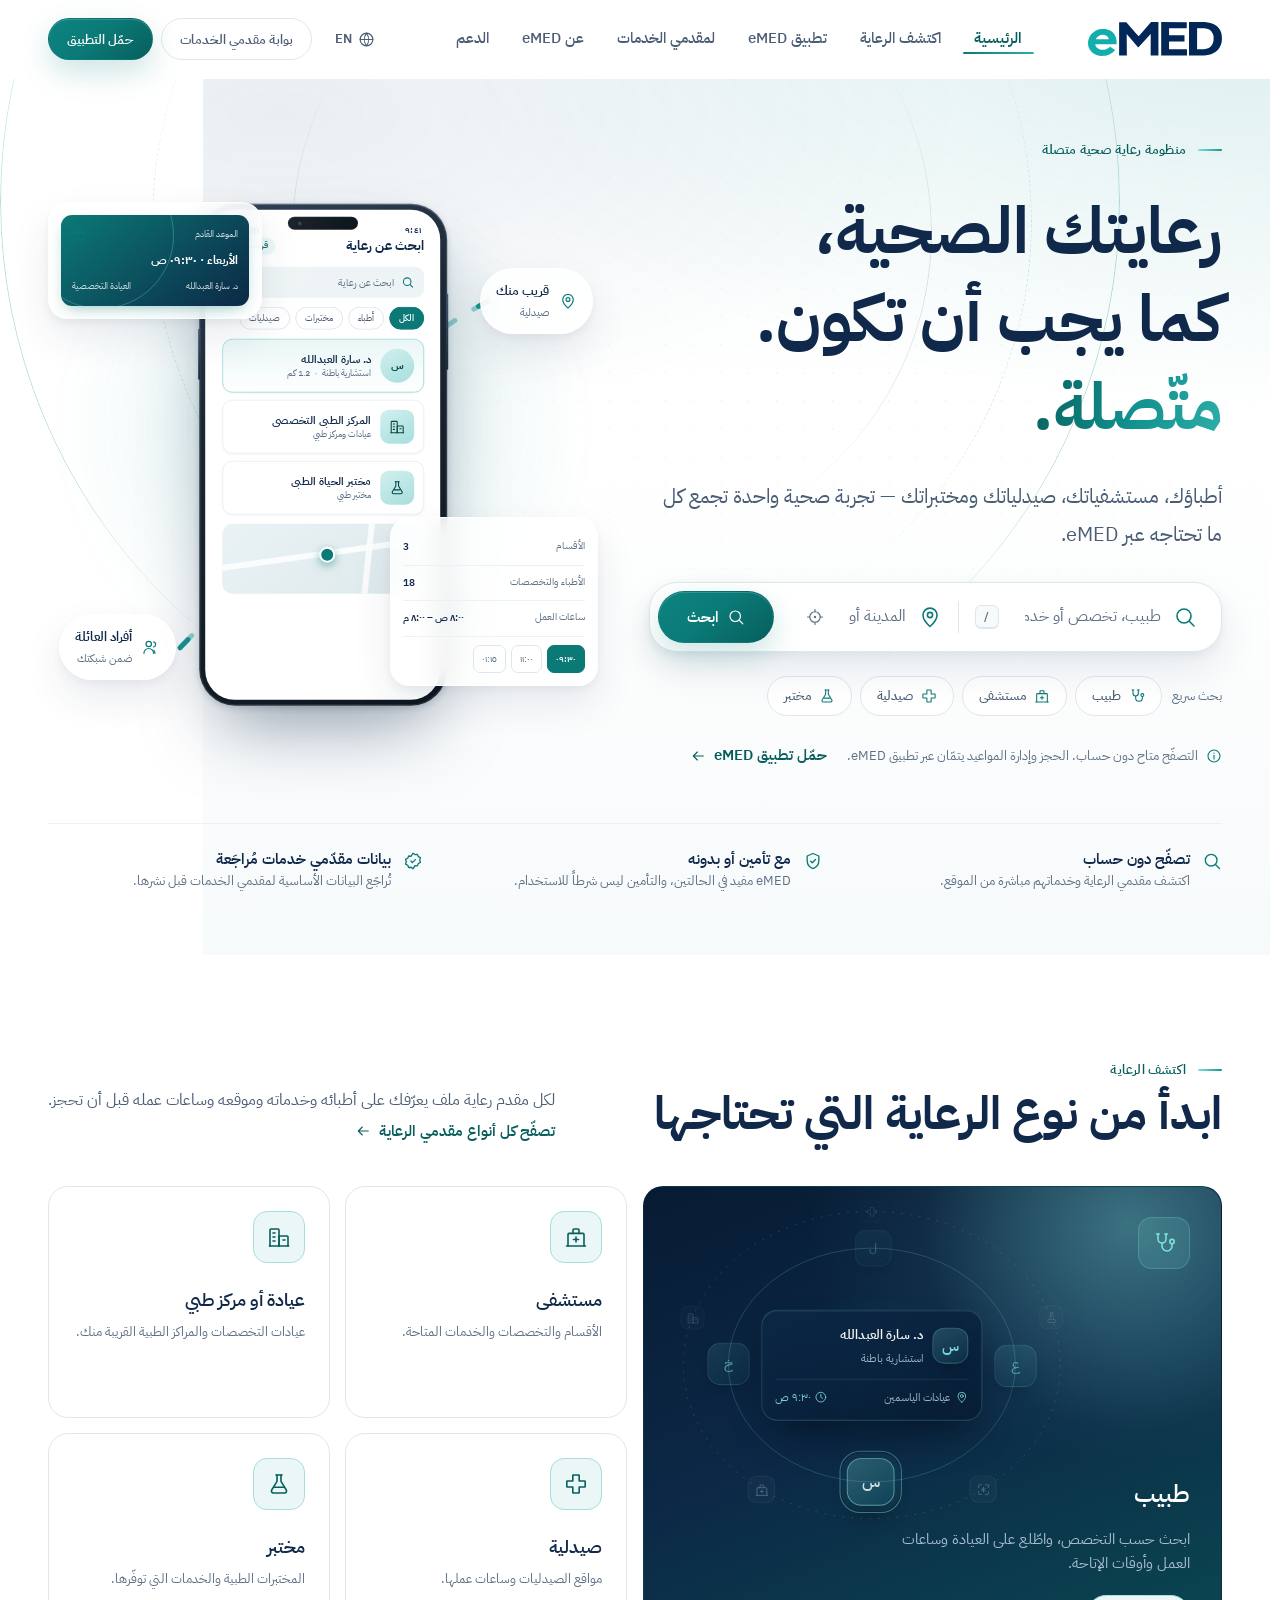
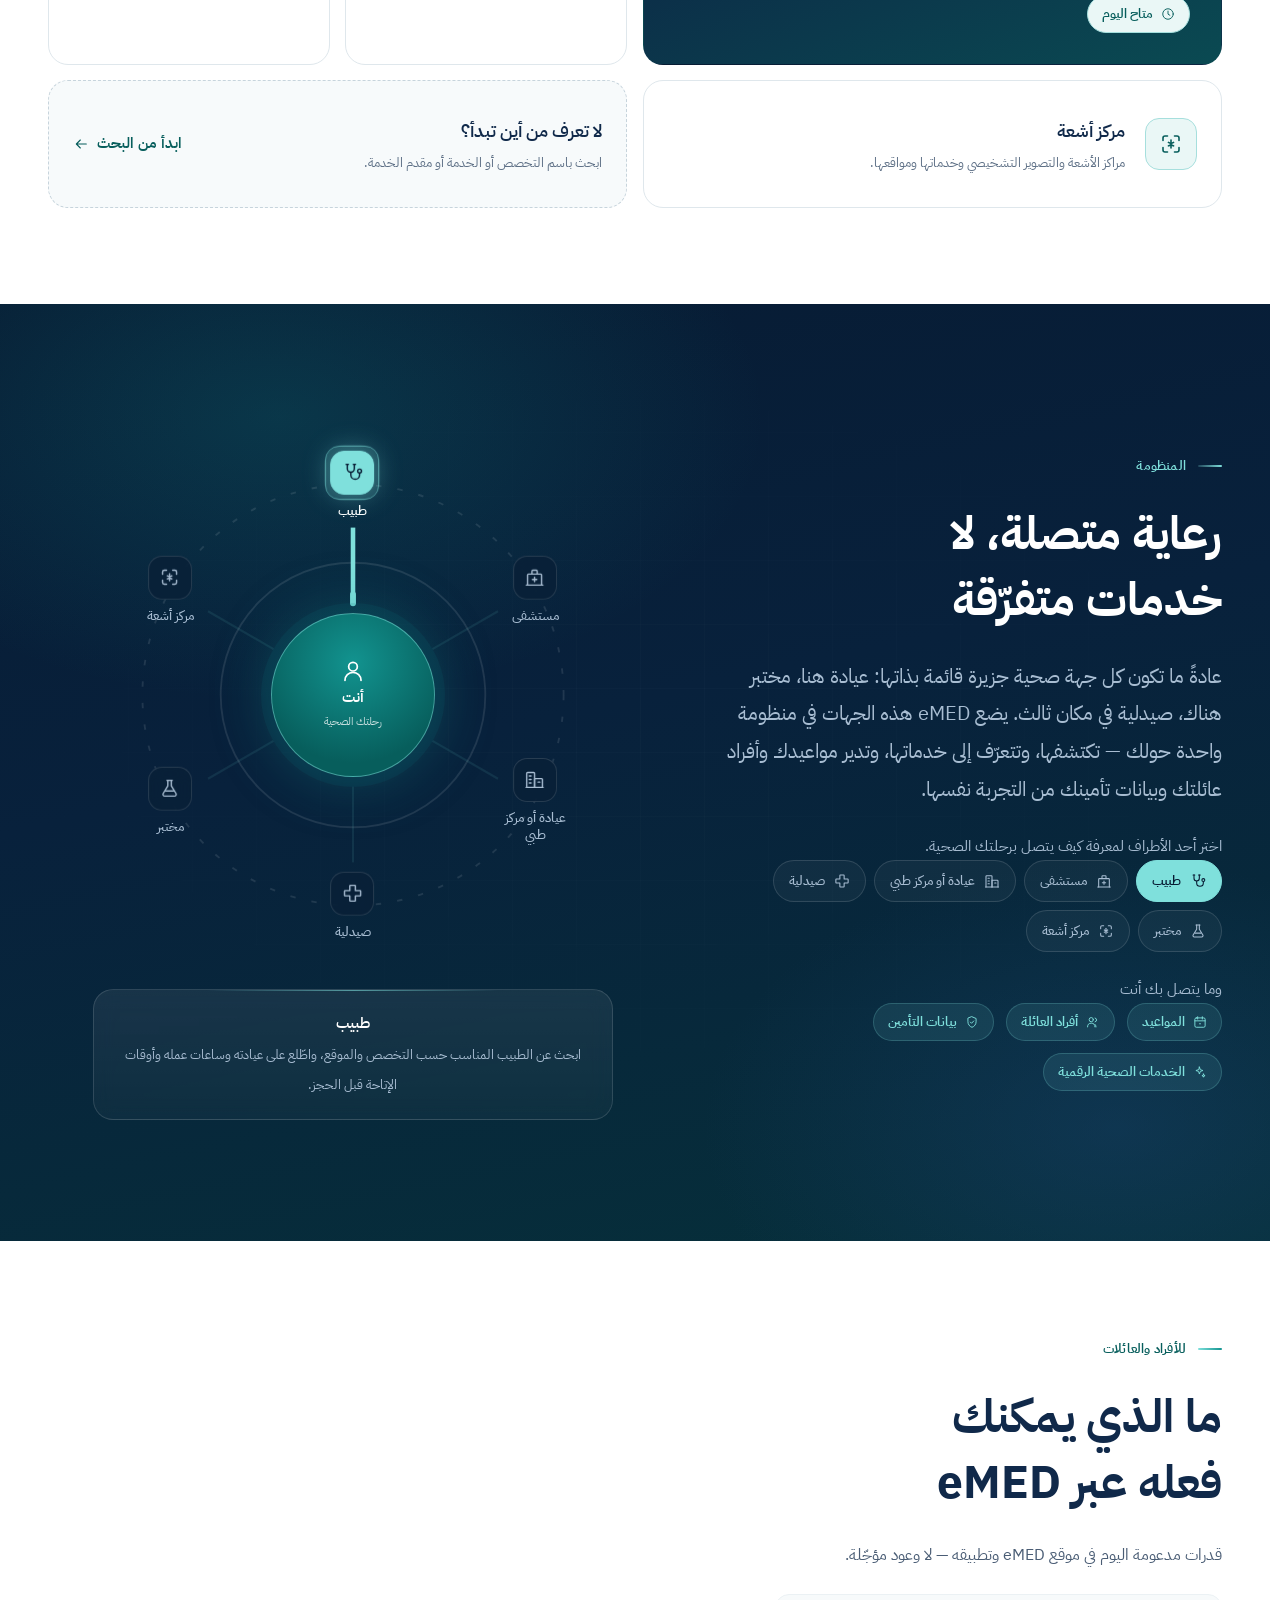
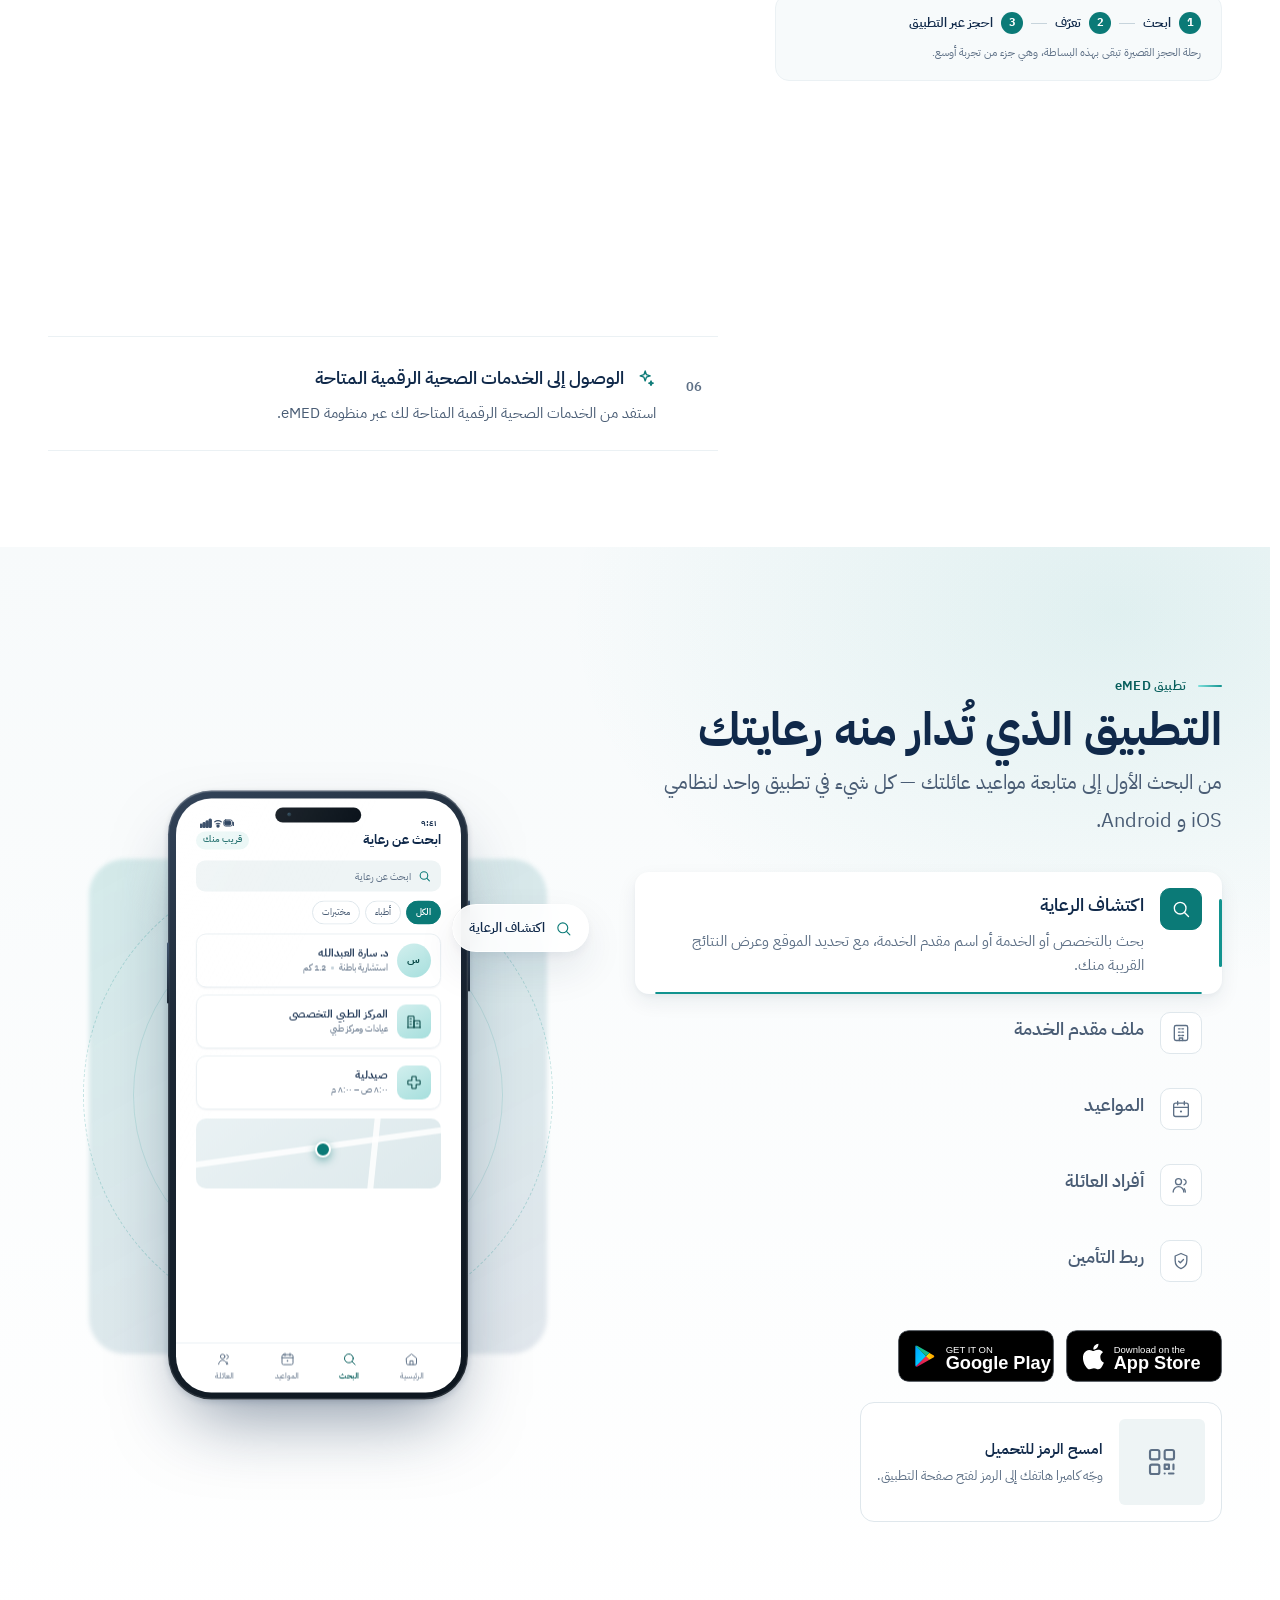
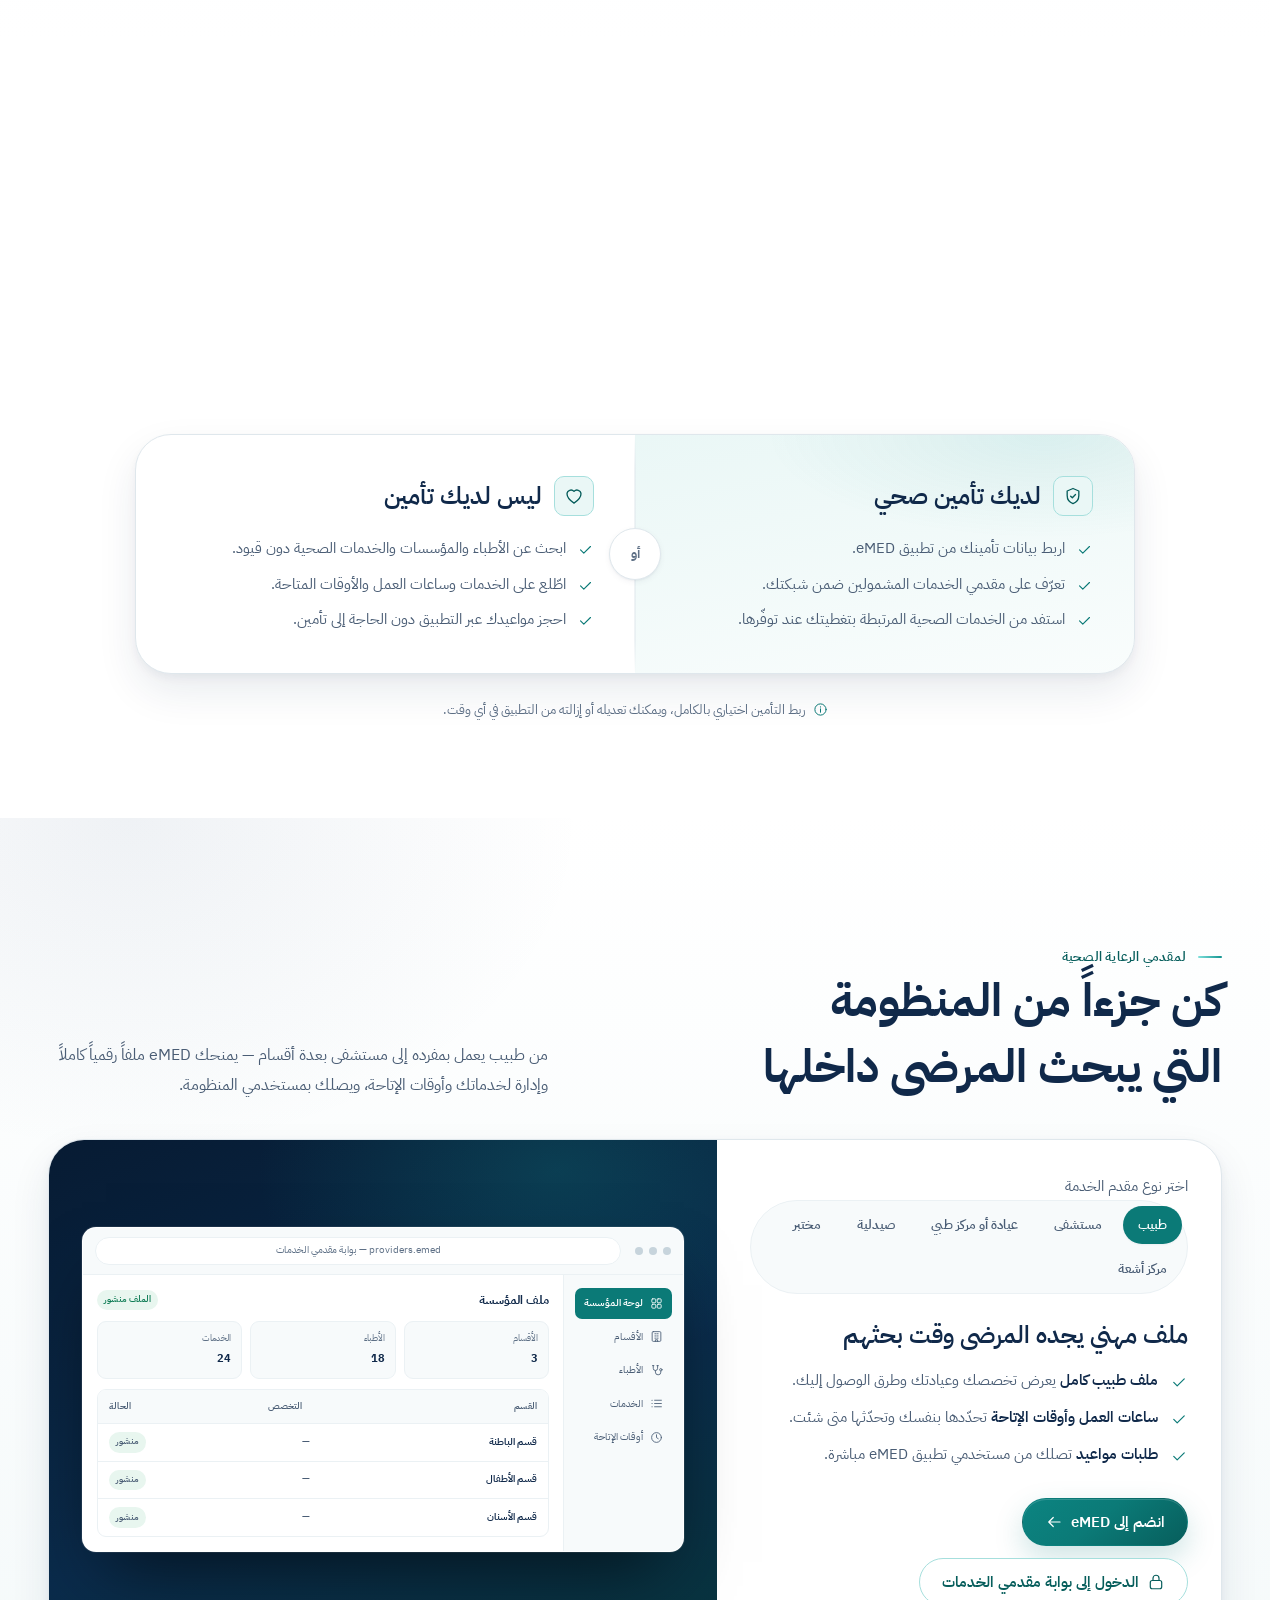
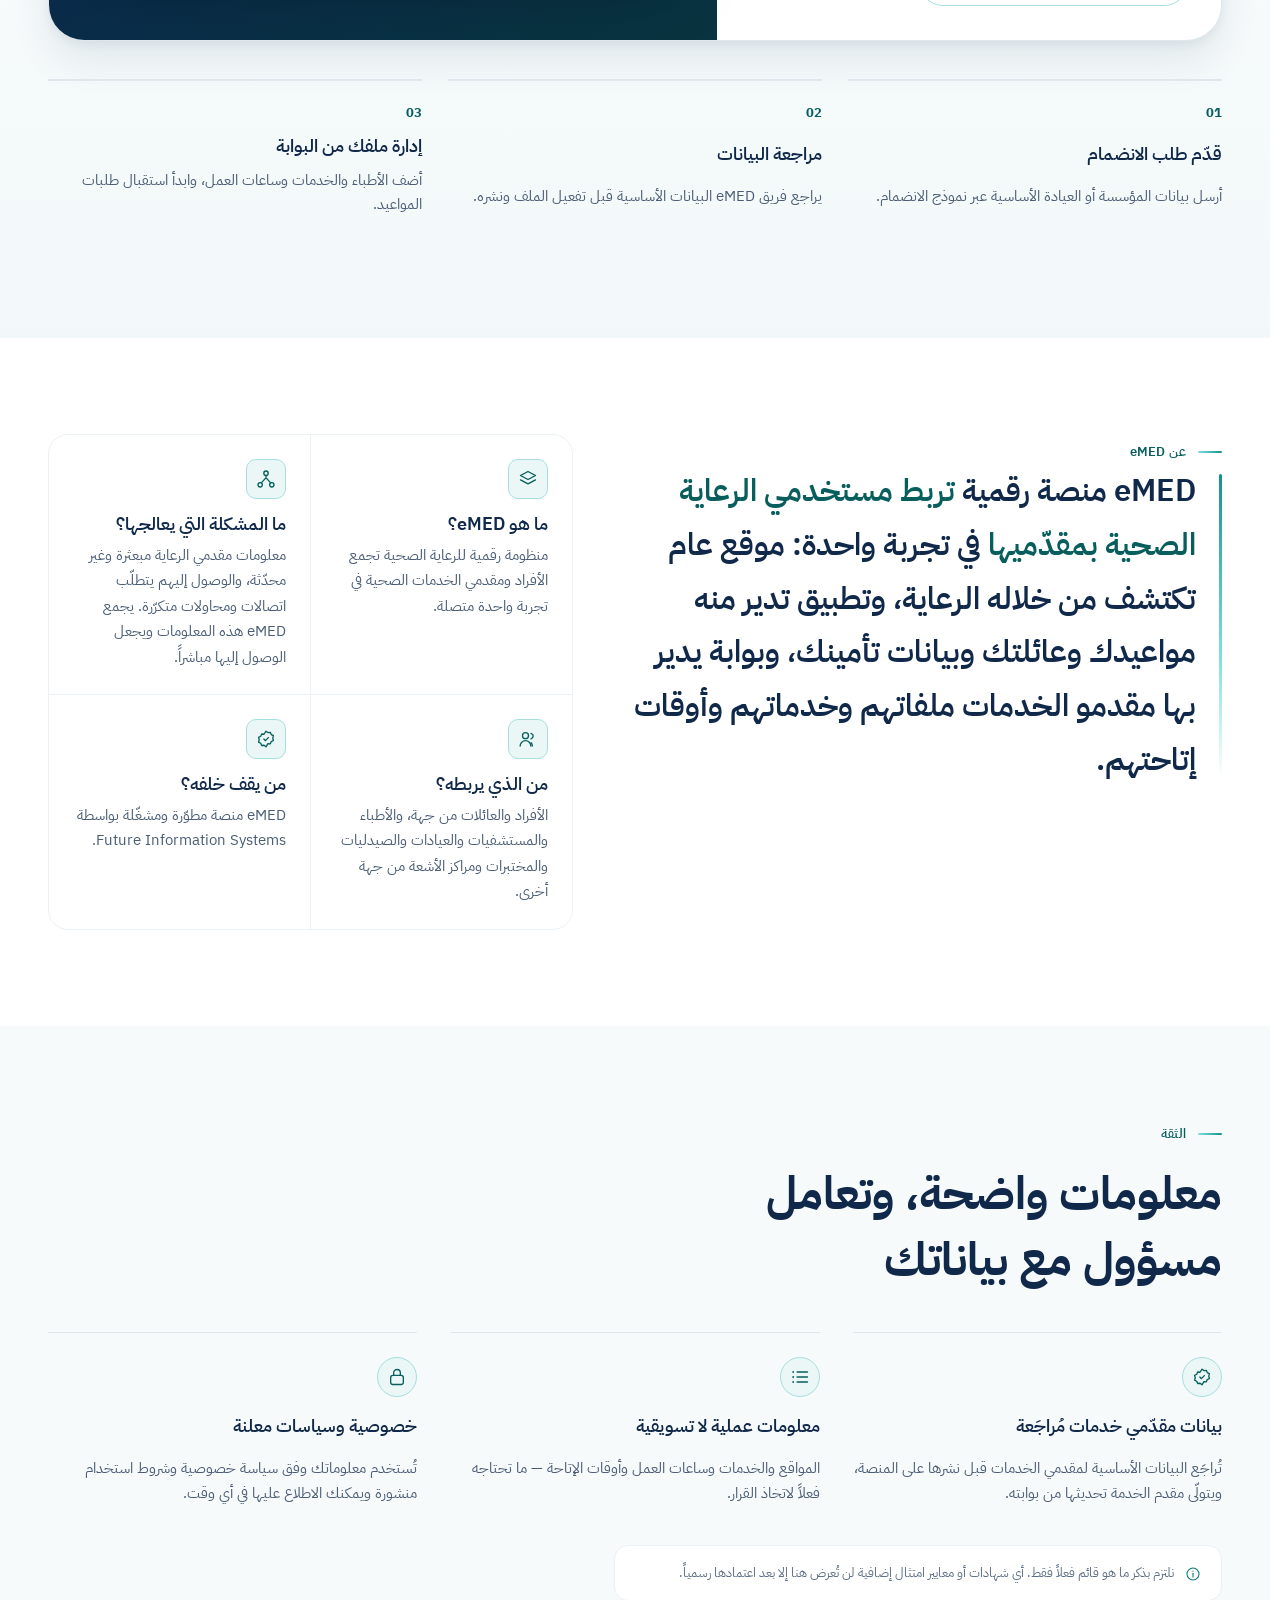
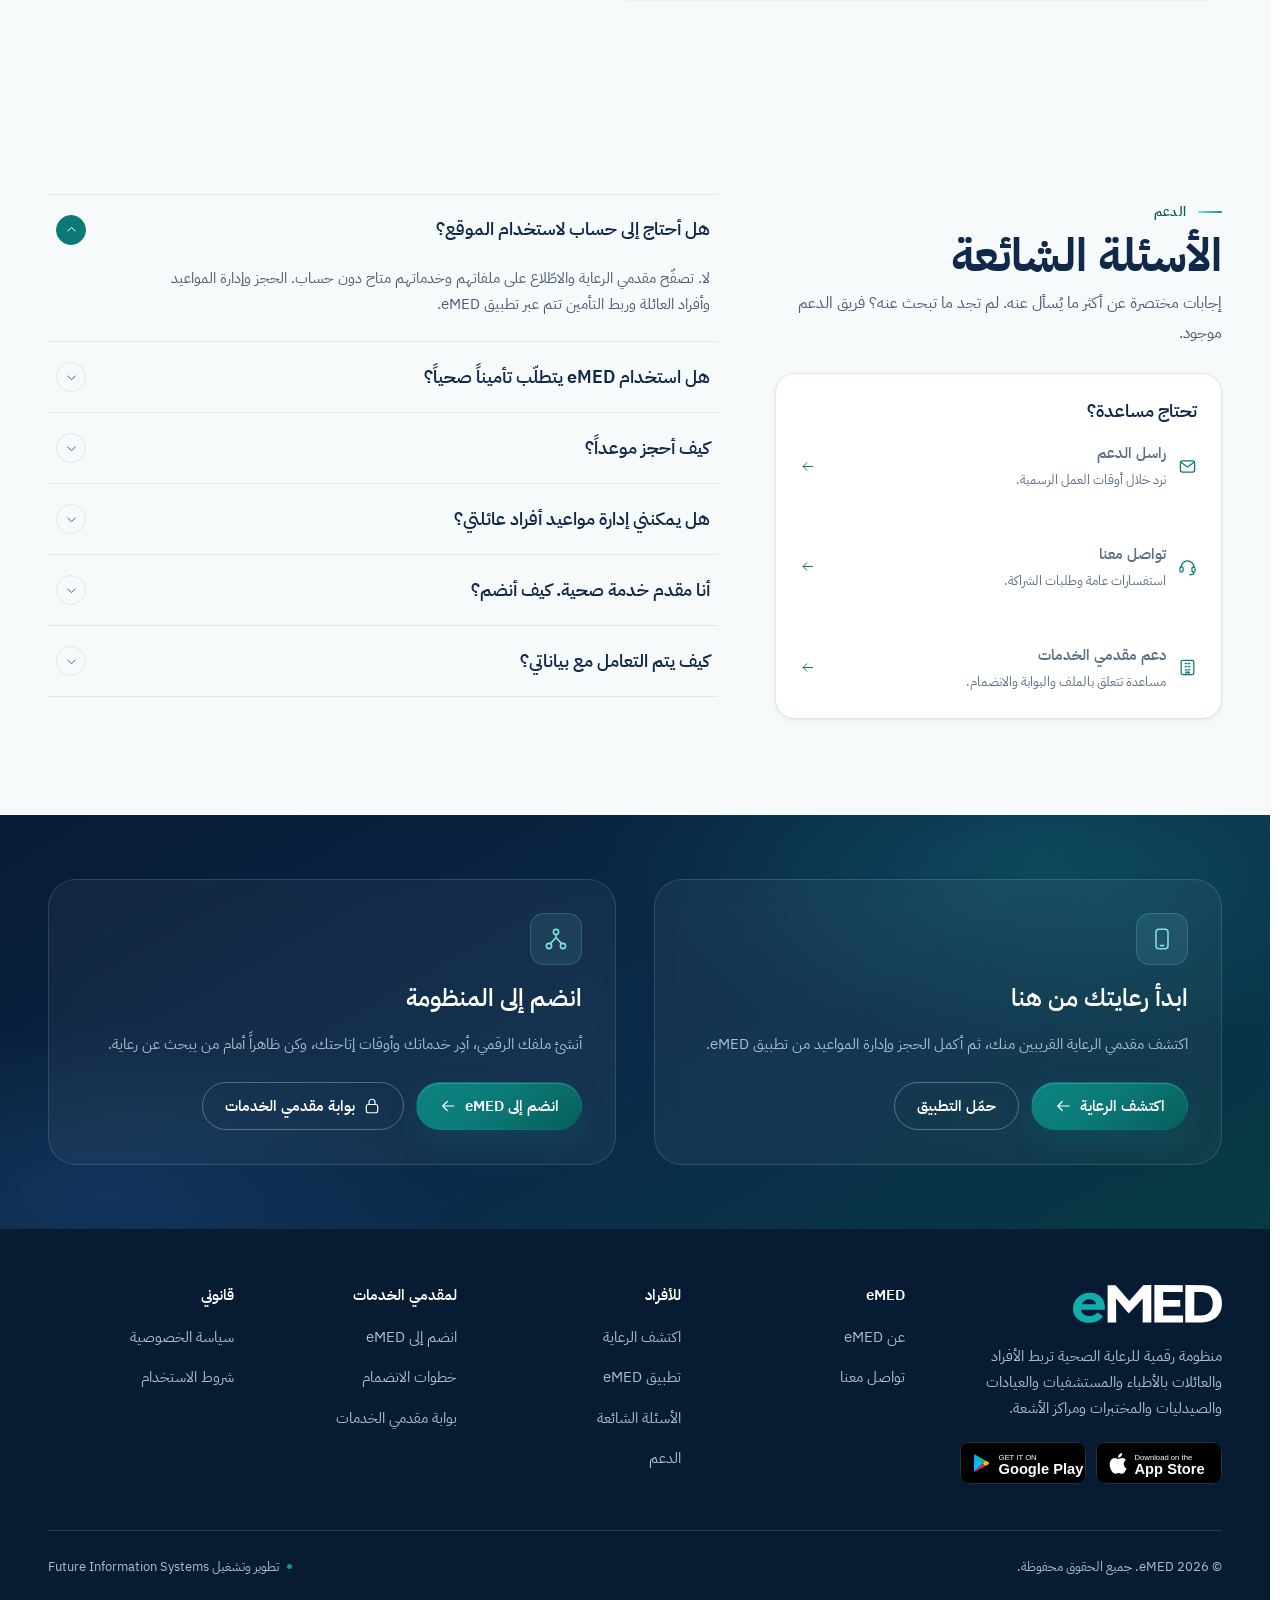
==== commit 31392e91: "Give the discover section's featured tile a living care field The dark "طبيب" tile now carries a sma" ====
--- a/index.html
+++ b/index.html
@@ -442,6 +442,44 @@
       <li class="cell--feature" data-reveal>
         <a class="cat cat--feature" href="#ecosystem">
           <span class="icon-tile"><svg class="icon" aria-hidden="true"><use href="#i-stethoscope"></use></svg></span>
+
+          <!-- a quiet, living field: doctors on a slow orbit, the wider care
+               ecosystem drifting behind them. Decorative — see initCareField. -->
+          <span class="cf" aria-hidden="true" data-care-field>
+            <svg class="cf__rings" aria-hidden="true">
+              <ellipse class="cf__ring--eco" data-cf-ring="eco"/>
+              <ellipse class="cf__ring--doc" data-cf-ring="doc"/>
+            </svg>
+
+            <span class="cf__chip"><svg class="icon" aria-hidden="true"><use href="#i-hospital"></use></svg></span>
+            <span class="cf__chip"><svg class="icon" aria-hidden="true"><use href="#i-clinic"></use></svg></span>
+            <span class="cf__chip"><svg class="icon" aria-hidden="true"><use href="#i-pharmacy"></use></svg></span>
+            <span class="cf__chip"><svg class="icon" aria-hidden="true"><use href="#i-lab"></use></svg></span>
+            <span class="cf__chip"><svg class="icon" aria-hidden="true"><use href="#i-imaging"></use></svg></span>
+
+            <span class="cf__doc"><span class="cf__avatar" data-i18n="cf.d1Initial">س</span></span>
+            <span class="cf__doc"><span class="cf__avatar" data-i18n="cf.d2Initial">خ</span></span>
+            <span class="cf__doc"><span class="cf__avatar" data-i18n="cf.d3Initial">ل</span></span>
+            <span class="cf__doc"><span class="cf__avatar" data-i18n="cf.d4Initial">ع</span></span>
+
+            <span class="cf__card" data-cf-card>
+              <span class="cf__id">
+                <span class="cf__avatar" data-i18n="cf.d1Initial">س</span>
+                <span class="cf__meta">
+                  <span class="cf__name" data-i18n="cf.d1Name">د. سارة العبدالله</span>
+                  <span class="cf__spec" data-i18n="cf.d1Spec">استشارية باطنة</span>
+                </span>
+              </span>
+              <span class="cf__clinic">
+                <svg class="icon" aria-hidden="true"><use href="#i-pin"></use></svg>
+                <span data-cf-clinic data-i18n="cf.d1Clinic">عيادات الياسمين</span>
+                <span class="cf__when">
+                  <svg class="icon" aria-hidden="true"><use href="#i-clock"></use></svg>
+                  <span data-cf-slot data-i18n="cf.d1Slot">٩:٣٠ ص</span>
+                </span>
+              </span>
+            </span>
+          </span>
           <span class="cat__body">
             <strong class="cat__title" data-i18n="cat.doctor">طبيب</strong>
             <span class="cat__desc" data-i18n="cat.doctorDesc">ابحث حسب التخصص، واطّلع على العيادة وساعات العمل وأوقات الإتاحة.</span>
--- a/assets/css/styles.css
+++ b/assets/css/styles.css
@@ -825,6 +825,124 @@
 .cat--feature:hover .icon-tile{background:var(--brand-300);border-color:var(--brand-300);color:var(--navy-900)}
 .cat--feature .cat__arrow{background:rgba(255,255,255,.14);color:#fff}
 .cat--feature:hover{border-color:transparent;box-shadow:var(--sh-xl)}
+
+/* The featured tile carries a living scene: a few doctors drifting on a slow
+   orbit inside the wider care ecosystem, with whichever one is nearest the
+   viewer promoted to the preview card. Desktop only — below 1024 the tile
+   collapses to a compact row and there is no room for it.                     */
+.cf{display:none}
+
+@media (min-width:1025px){
+  .cat--feature > .icon-tile,
+  .cat--feature .cat__body,
+  .cat--feature .cat__foot{position:relative;z-index:2}
+
+  .cf{
+    display:block;position:absolute;z-index:1;pointer-events:none;
+    inset-inline-end:clamp(14px,4%,40px);
+    top:clamp(10px,2.4%,26px);
+    width:clamp(320px,71%,420px);
+    height:clamp(240px,70%,340px);
+    opacity:0;transition:opacity 900ms var(--ease-out);
+  }
+  .cf.is-ready{opacity:.94}
+  .cat--feature:hover .cf.is-ready{opacity:1}
+
+  /* a soft pool of light the preview card sits in */
+  .cf::before{
+    content:"";position:absolute;left:50%;top:50%;width:68%;height:62%;
+    translate:-50% -50%;border-radius:50%;
+    background:radial-gradient(closest-side,rgba(18,147,143,.26),transparent 72%);
+  }
+
+  /* both orbits are ellipses, so the field reads as a plane seen at an angle */
+  .cf__rings{position:absolute;inset:0;width:100%;height:100%;overflow:visible}
+  .cf__rings ellipse{fill:none;vector-effect:non-scaling-stroke}
+  .cf__ring--eco{stroke:rgba(168,189,210,.20);stroke-width:1;stroke-dasharray:2 7}
+  .cf__ring--doc{stroke:rgba(127,224,220,.22);stroke-width:1}
+
+  /* JS drives translate / scale / opacity / z-index on these two sets */
+  .cf__doc,.cf__chip{
+    position:absolute;left:50%;top:50%;
+    width:var(--sz);height:var(--sz);
+    margin-left:calc(var(--sz) / -2);margin-top:calc(var(--sz) / -2);
+    display:grid;place-items:center;
+  }
+
+  /* the wider ecosystem — quiet supporting context, never the subject */
+  .cf__chip{
+    --sz:28px;border-radius:9px;
+    background:rgba(255,255,255,.06);
+    border:1px solid rgba(255,255,255,.13);
+    color:var(--text-on-dark-muted);
+  }
+  .cf__chip .icon{width:15px;height:15px;opacity:.9}
+
+  /* the doctors */
+  .cf__doc{--sz:46px}
+  .cf__doc::after{
+    content:"";position:absolute;inset:-7px;border-radius:20px;
+    border:1px solid rgba(127,224,220,.5);
+    opacity:0;scale:.88;
+    transition:opacity var(--dur-slow) var(--ease-out),scale var(--dur-slow) var(--ease-out);
+  }
+  .cf__doc.is-active::after{opacity:1;scale:1}
+
+  .cf__avatar{
+    display:grid;place-items:center;width:100%;height:100%;
+    border-radius:14px;
+    background:linear-gradient(150deg,rgba(127,224,220,.22),rgba(47,174,170,.10));
+    border:1px solid rgba(127,224,220,.26);
+    color:var(--brand-300);
+    font-size:.9375rem;font-weight:600;line-height:1;
+    box-shadow:0 8px 18px -10px rgba(0,0,0,.7);
+    transition:background var(--dur-slow) var(--ease-out),
+               border-color var(--dur-slow) var(--ease-out),
+               box-shadow var(--dur-slow) var(--ease-out),
+               color var(--dur-slow) var(--ease-out);
+  }
+  .cf__doc.is-active .cf__avatar{
+    background:linear-gradient(150deg,rgba(127,224,220,.34),rgba(47,174,170,.18));
+    border-color:rgba(127,224,220,.62);
+    color:#EAFBFA;
+    box-shadow:0 14px 28px -10px rgba(0,0,0,.75),0 0 0 5px rgba(127,224,220,.07);
+  }
+
+  /* the featured doctor, and the clinic they practise at */
+  .cf__card{
+    position:absolute;left:50%;top:50%;translate:-50% -50%;z-index:40;
+    width:clamp(170px,54%,228px);
+    display:grid;gap:9px;padding:12px 13px;
+    border-radius:16px;
+    background:linear-gradient(158deg,rgba(12,40,70,.94),rgba(7,27,51,.9));
+    border:1px solid rgba(127,224,220,.20);
+    box-shadow:0 20px 44px -14px rgba(2,10,20,.75),inset 0 1px 0 rgba(255,255,255,.07);
+    transition:opacity 220ms var(--ease),translate 220ms var(--ease);
+  }
+  .cf__card.is-swapping{opacity:0;translate:-50% calc(-50% + 6px)}
+  .cf__id{display:grid;grid-template-columns:36px minmax(0,1fr);gap:9px;align-items:center}
+  .cf__id .cf__avatar{width:36px;height:36px;border-radius:12px}
+  .cf__meta{display:grid;gap:2px;min-width:0}
+  .cf__name{
+    font-size:.8125rem;font-weight:600;color:#fff;
+    white-space:nowrap;overflow:hidden;text-overflow:ellipsis;
+  }
+  .cf__spec{
+    font-size:.6875rem;color:var(--text-on-dark-muted);
+    white-space:nowrap;overflow:hidden;text-overflow:ellipsis;
+  }
+  .cf__clinic{
+    display:flex;align-items:center;gap:5px;min-width:0;
+    padding-top:8px;border-top:1px solid rgba(255,255,255,.09);
+    font-size:.6875rem;color:var(--text-on-dark-muted);white-space:nowrap;
+  }
+  .cf__clinic .icon{width:13px;height:13px;color:var(--brand-300);flex:none}
+  .cf__clinic > span{overflow:hidden;text-overflow:ellipsis}
+  .cf__when{
+    margin-inline-start:auto;flex:none;
+    display:inline-flex;align-items:center;gap:3px;color:var(--brand-300);
+  }
+}
 
 /* wide tiles run horizontally instead of stacking */
 .cat--wide,.cat--cta{
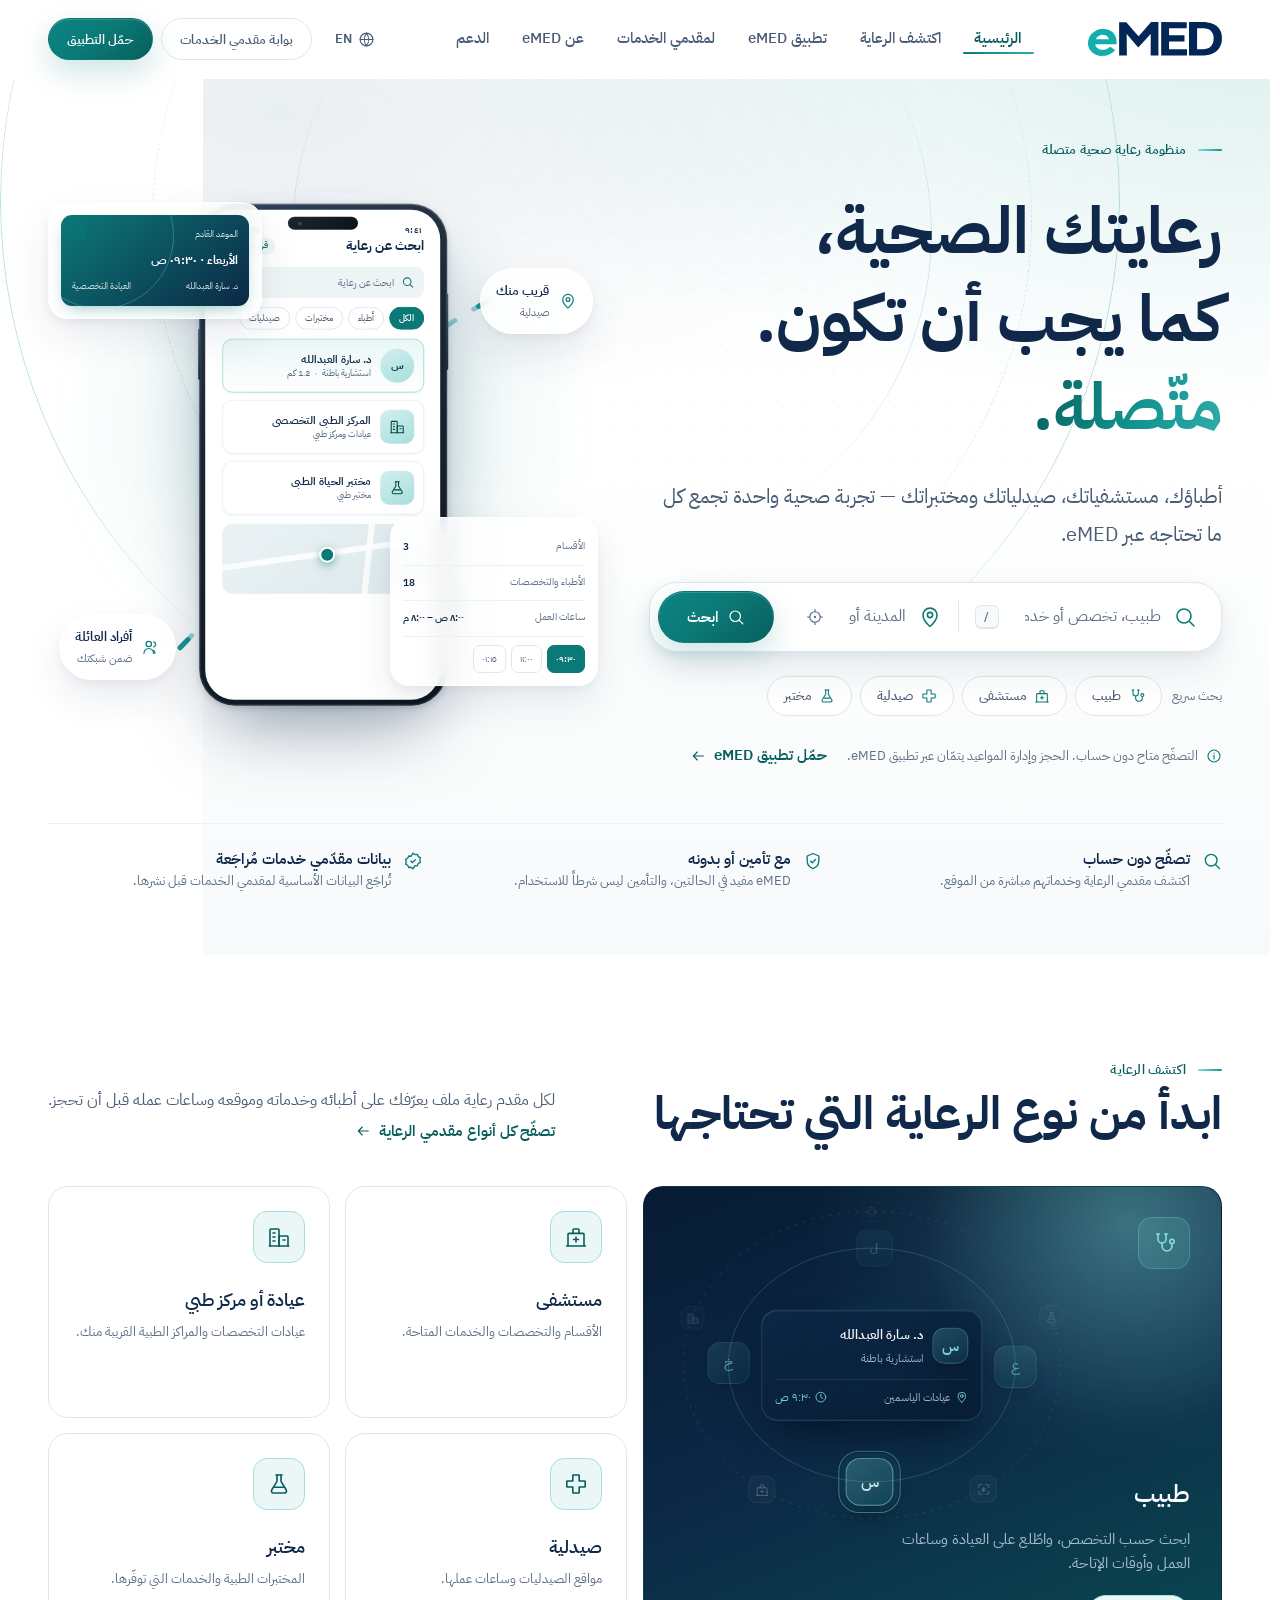
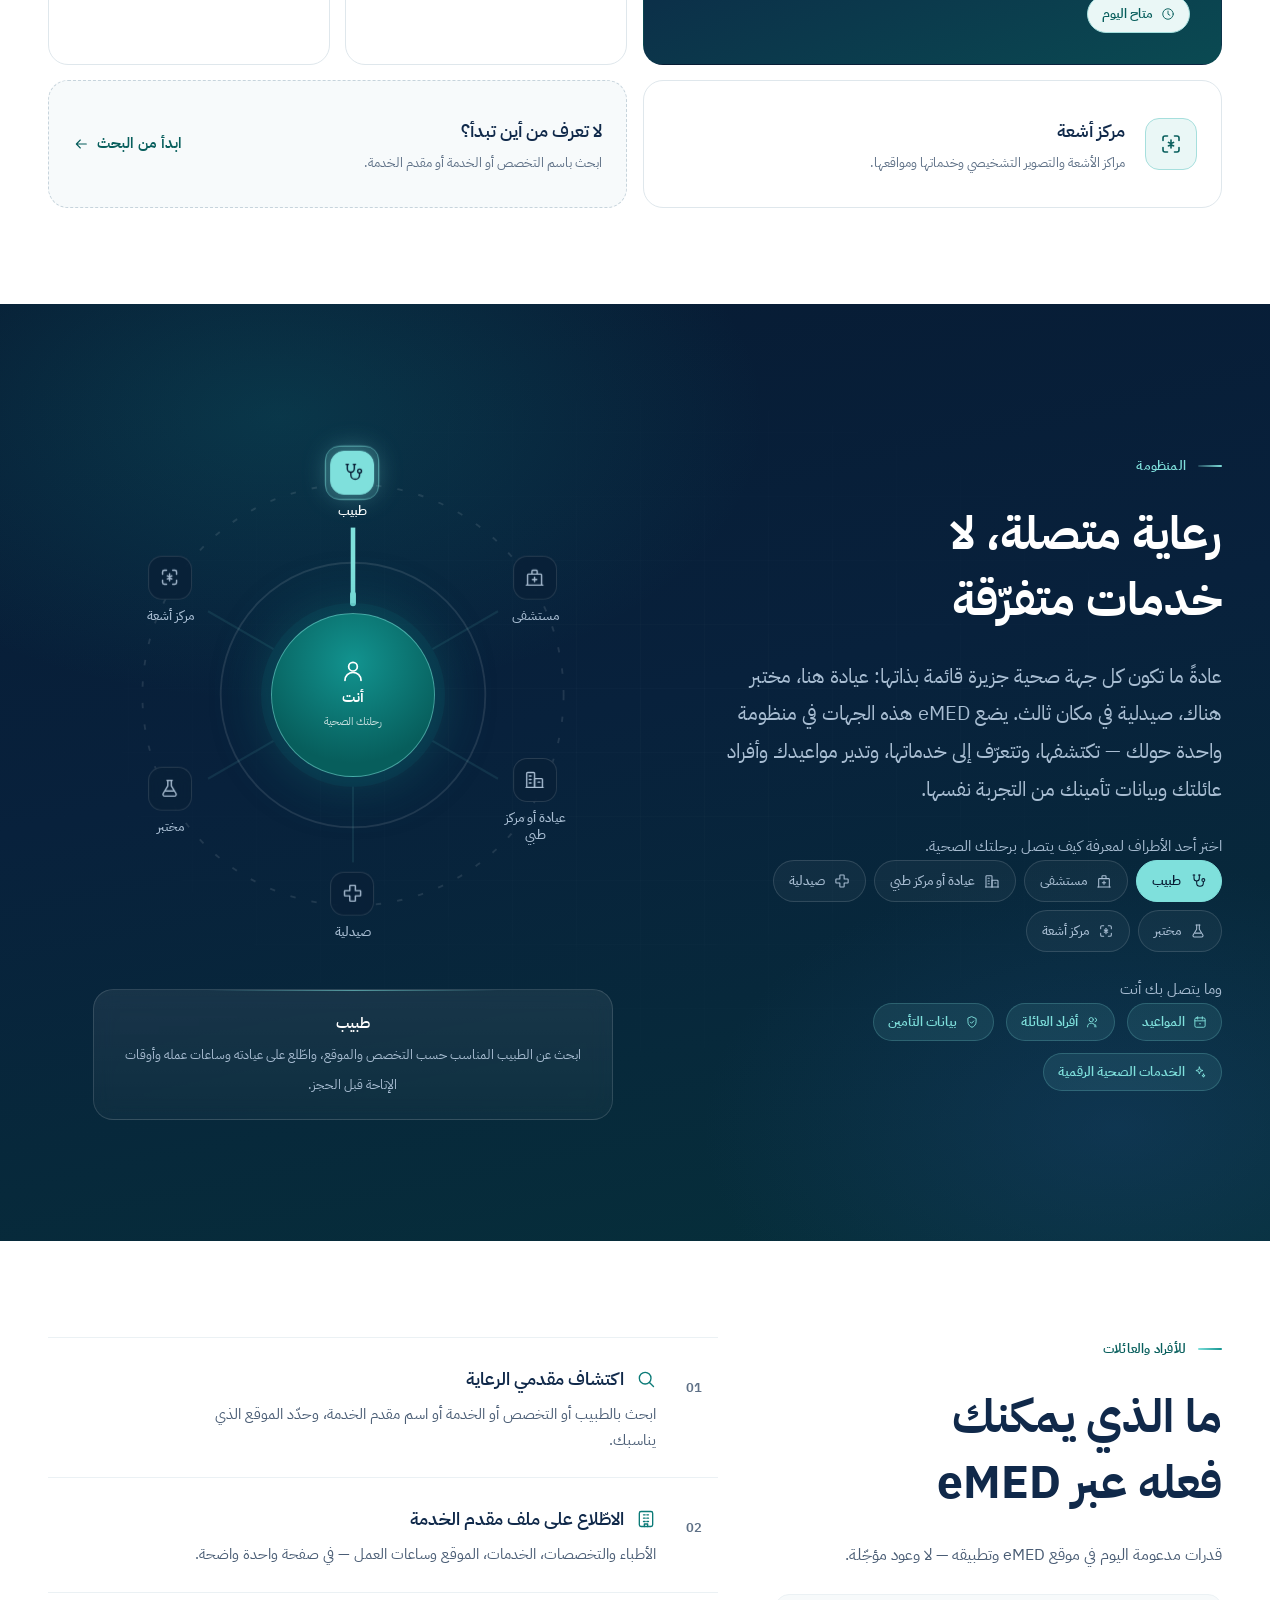
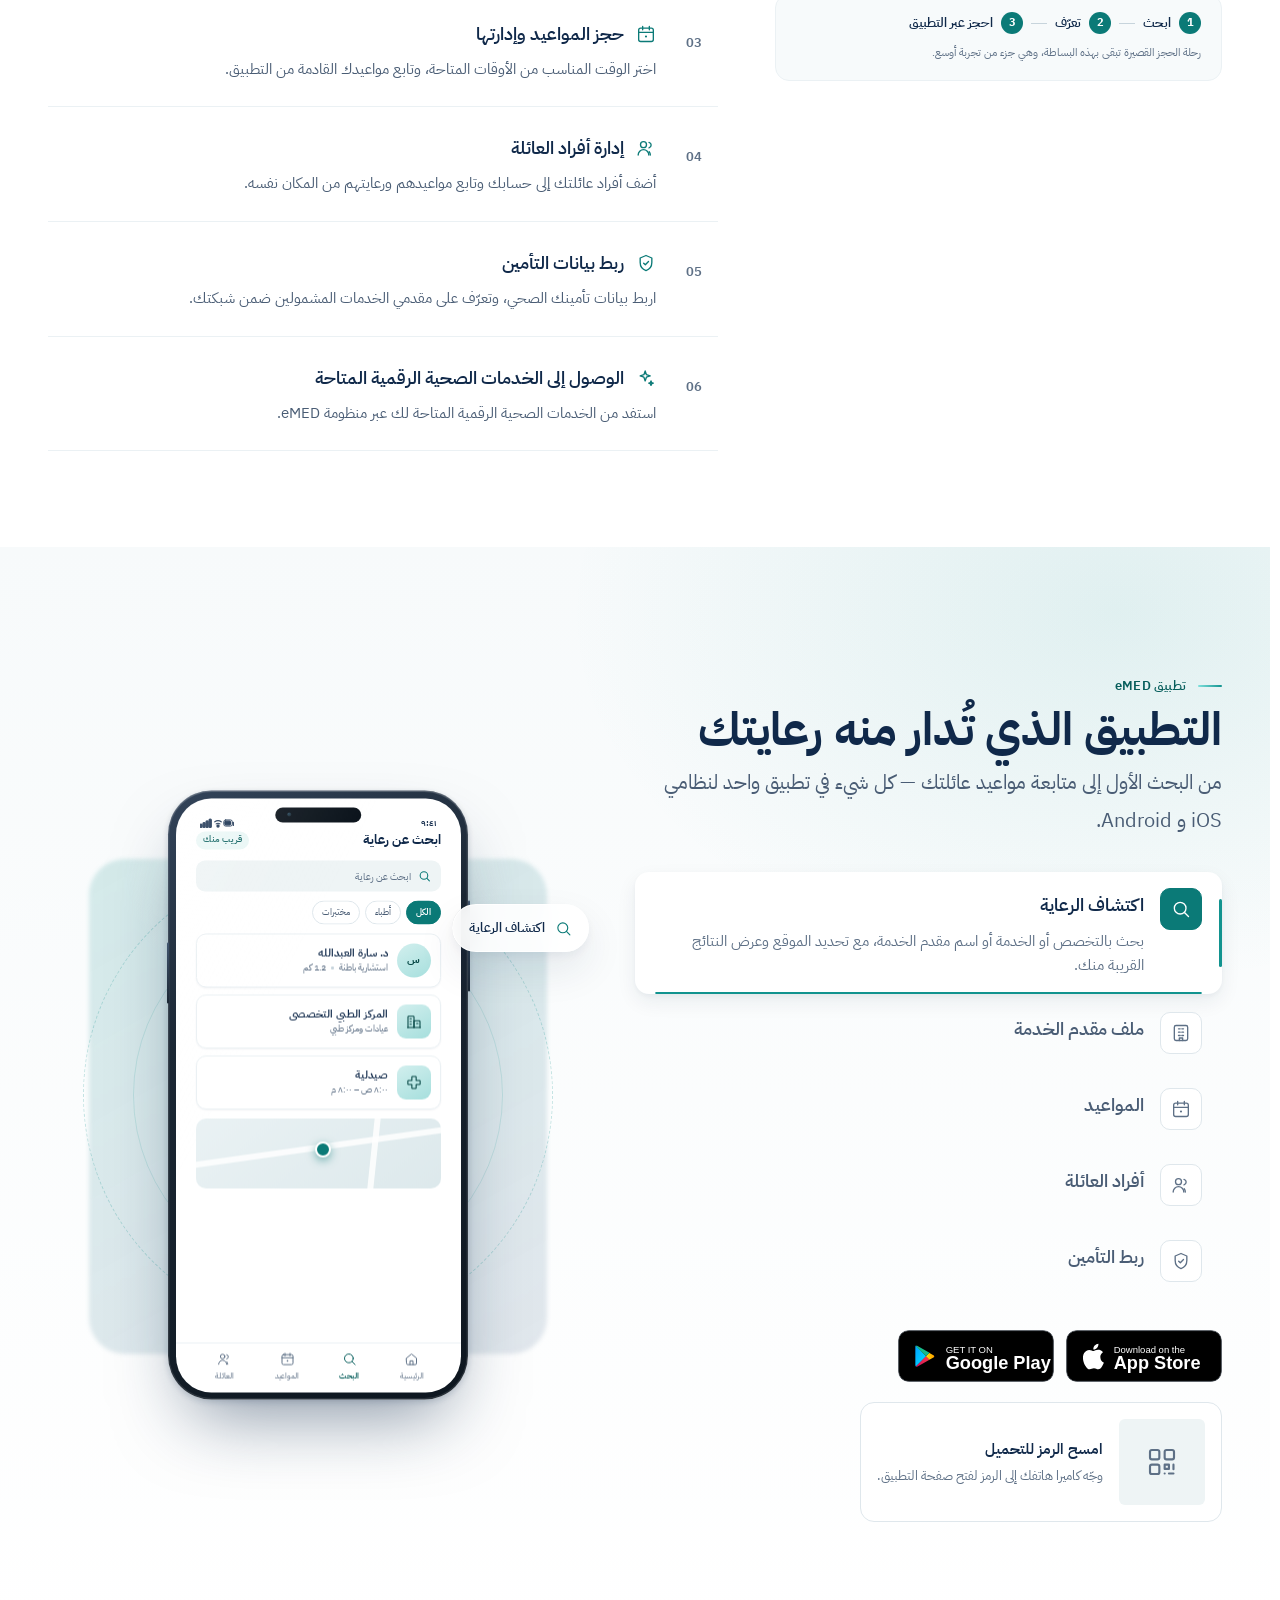
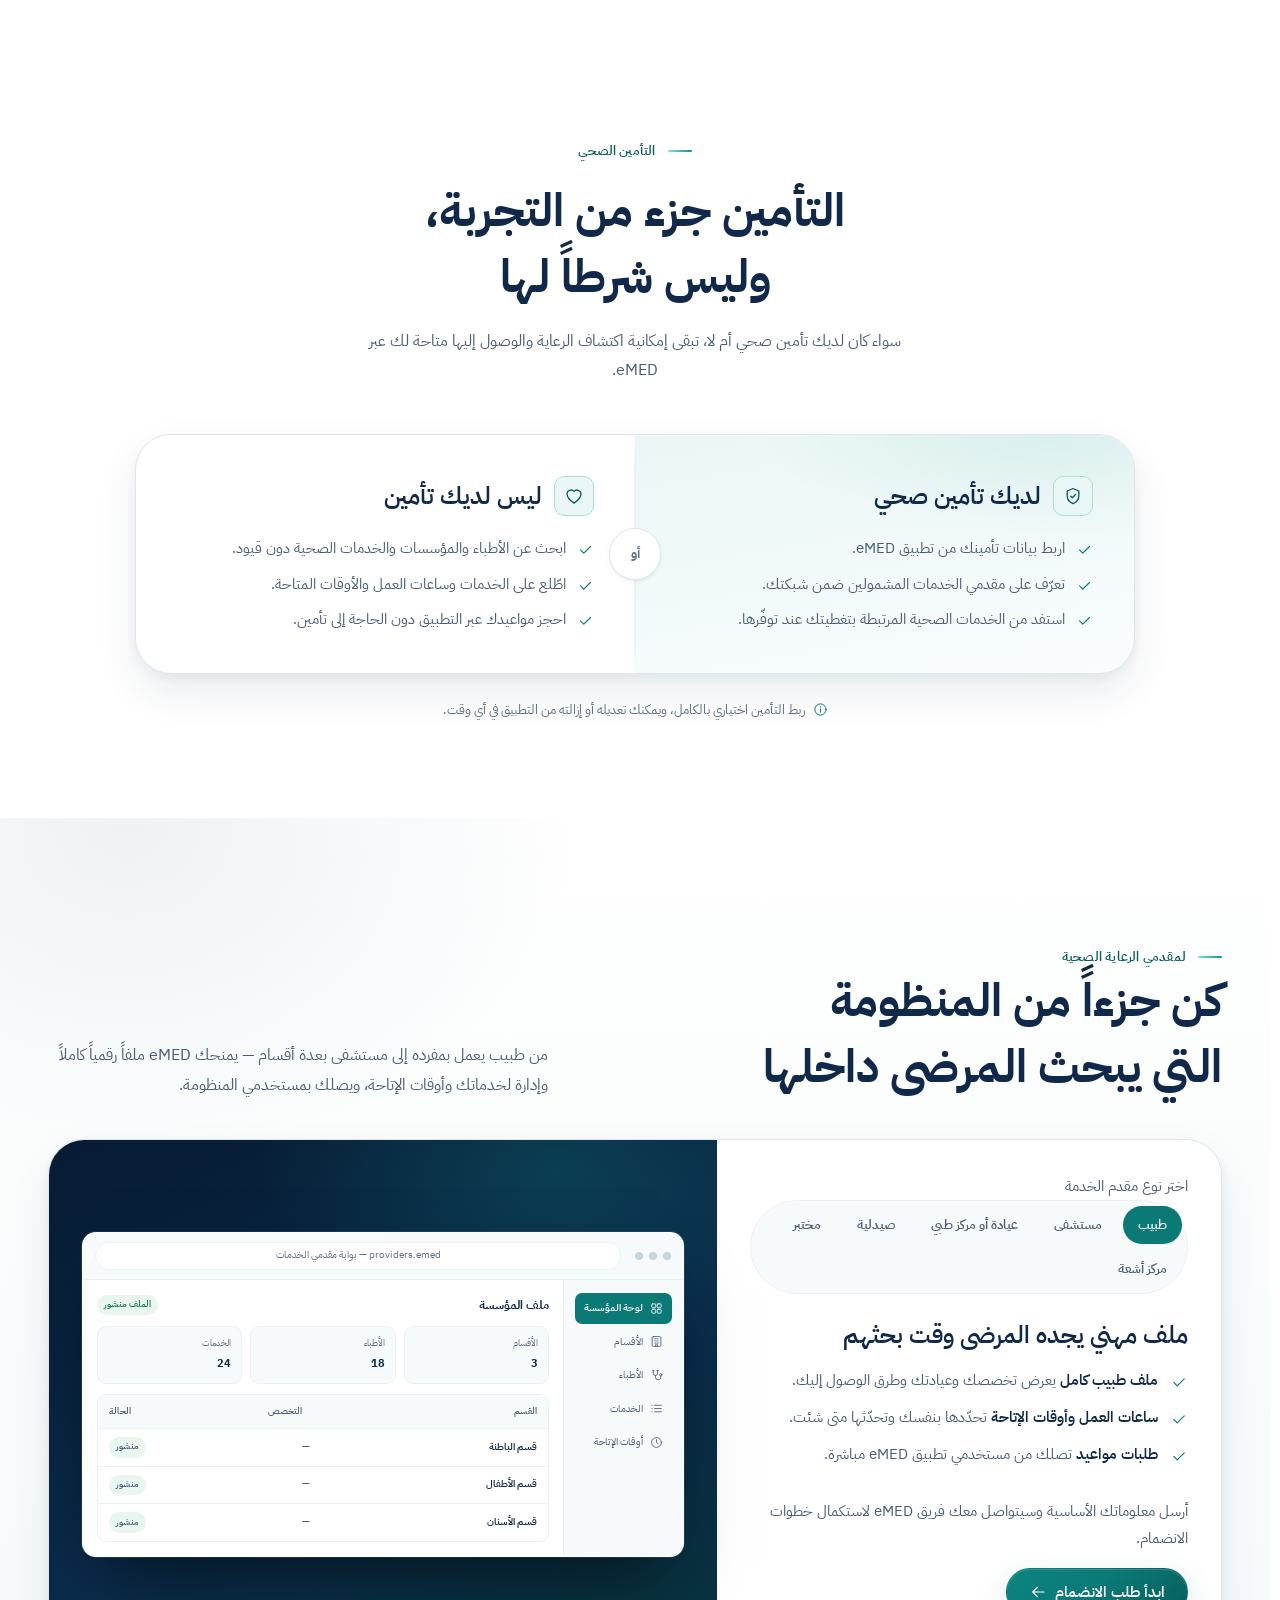
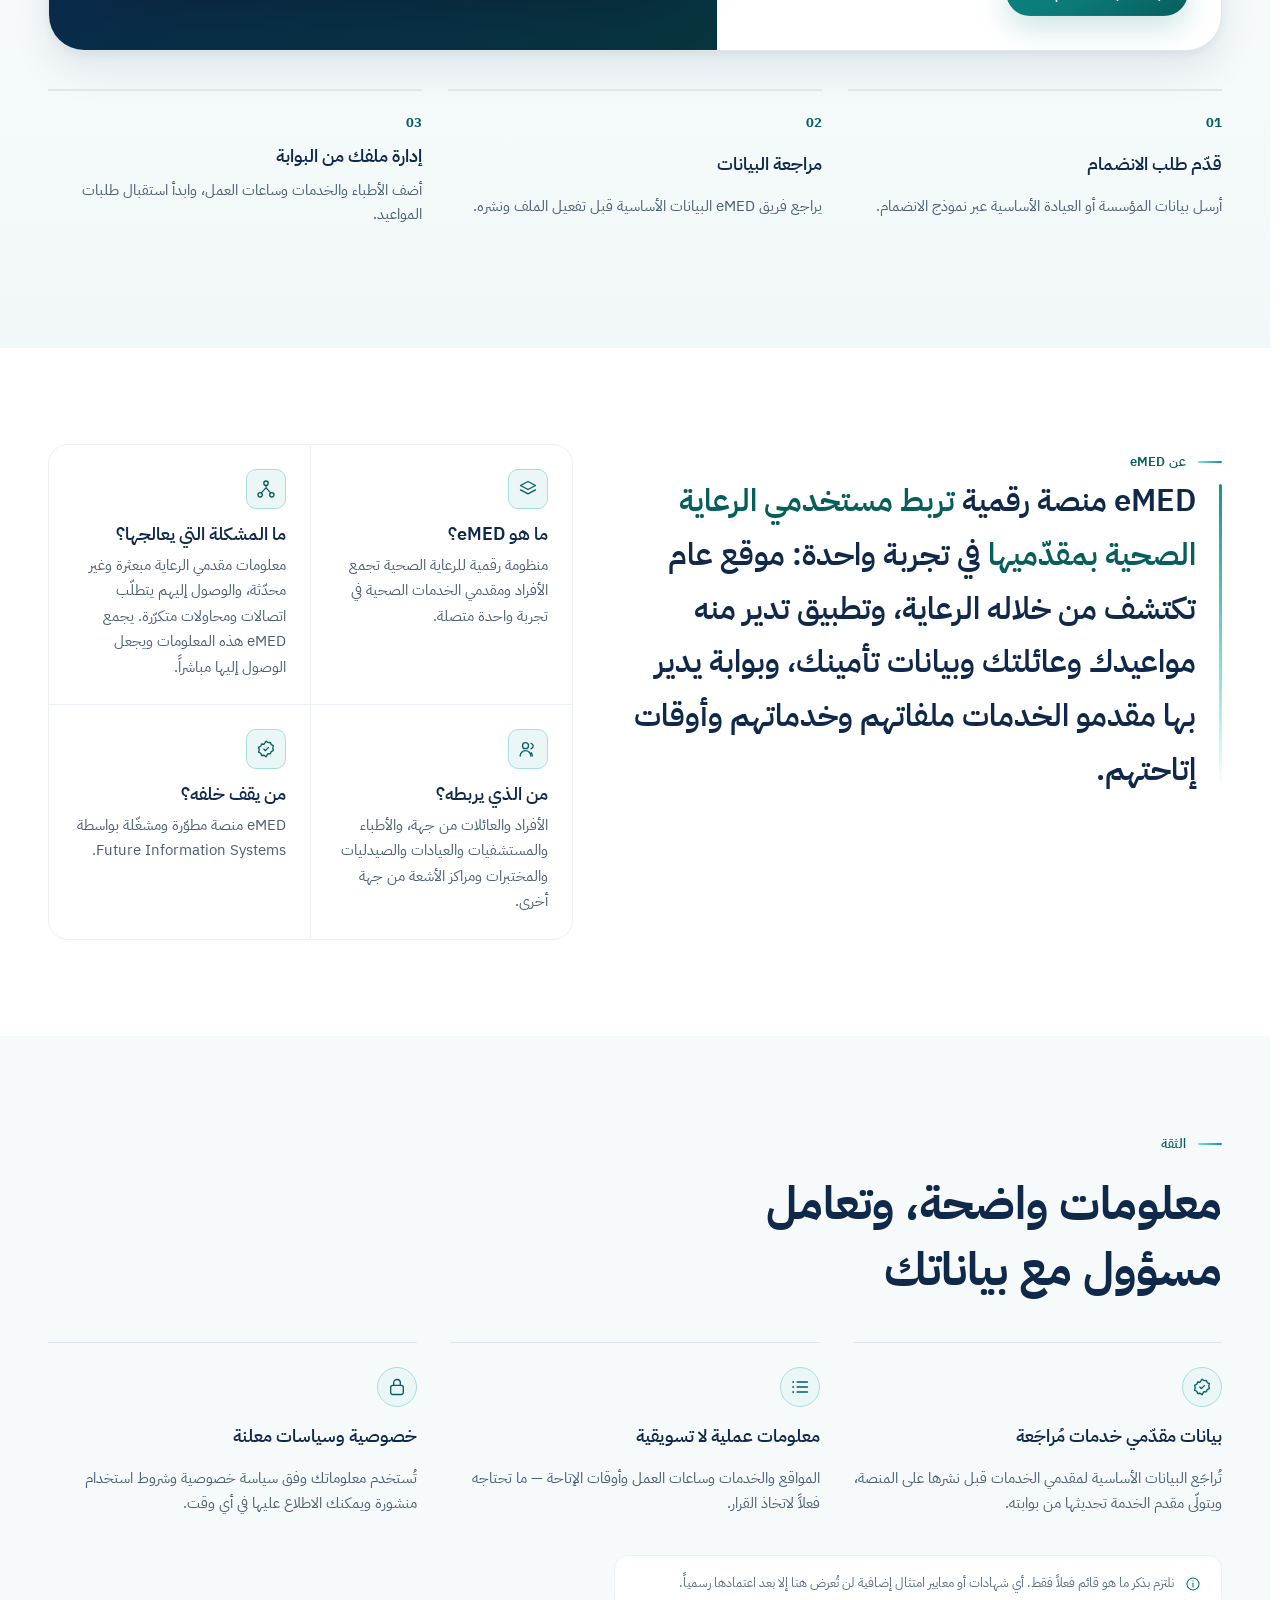
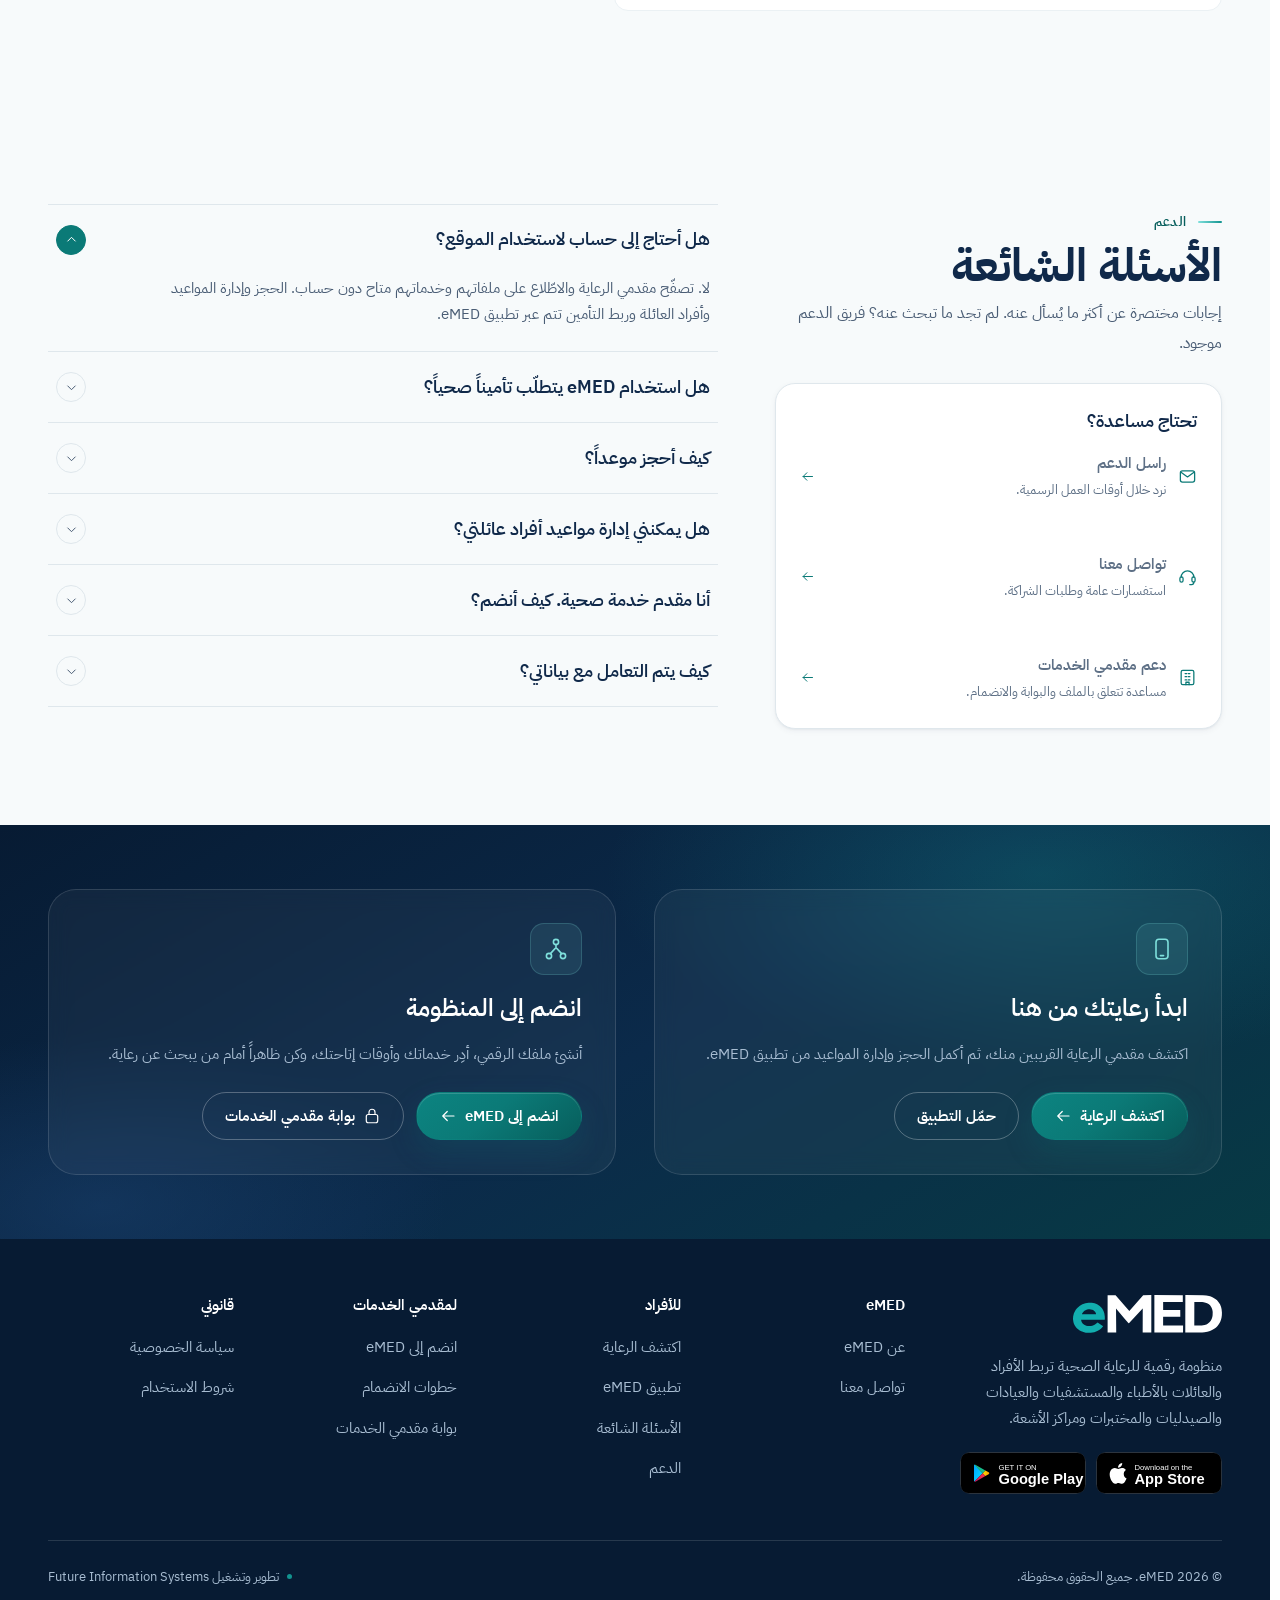
==== commit 4805dc6b: "Leave one call to action in the provider section The section carried both "انضم إلى eMED" and "الدخو" ====
--- a/index.html
+++ b/index.html
@@ -198,6 +198,7 @@
         <span data-i18n="nav.lang">EN</span>
       </button>
       <!-- TODO: point at the live provider portal URL. -->
+      <!-- TODO: point at the real provider portal URL. -->
       <a class="btn btn--ghost btn--sm btn--portal" href="#providers" data-i18n="nav.portal">بوابة مقدمي الخدمات</a>
       <a class="btn btn--primary btn--sm" href="#app" data-i18n="nav.download">حمّل التطبيق</a>
       <button class="nav-toggle" id="navToggle" type="button"
@@ -1037,10 +1038,12 @@
           </ul>
         </div>
 
+        <!-- One journey only: this section speaks to prospective providers.
+             Providers who already have an account reach the portal from the
+             header, so the two paths never compete here. -->
         <div class="providers__cta">
-          <!-- TODO: point the portal button at the real provider portal URL. -->
-          <a class="btn btn--primary" href="join.html"><span data-i18n="prov.join">انضم إلى eMED</span><svg class="icon icon-arrow" aria-hidden="true"><use href="#i-arrow"></use></svg></a>
-          <a class="btn btn--outline" href="#support"><svg class="icon" aria-hidden="true"><use href="#i-lock"></use></svg><span data-i18n="prov.portal">الدخول إلى بوابة مقدمي الخدمات</span></a>
+          <p class="body-sm providers__cta-note" data-i18n="prov.joinNote">أرسل معلوماتك الأساسية وسيتواصل معك فريق eMED لاستكمال خطوات الانضمام.</p>
+          <a class="btn btn--primary" href="join.html"><span data-i18n="prov.join">ابدأ طلب الانضمام</span><svg class="icon icon-arrow" aria-hidden="true"><use href="#i-arrow"></use></svg></a>
         </div>
       </div>
 
--- a/assets/css/styles.css
+++ b/assets/css/styles.css
@@ -1369,7 +1369,9 @@
 }
 .value-list strong{color:var(--text-primary);font-weight:600}
 .value-list .icon{width:18px;height:18px;color:var(--brand-600);margin-top:5px}
-.providers__cta{display:flex;flex-wrap:wrap;gap:var(--s-3);padding-top:var(--s-2)}
+/* a single primary action, with its supporting line stacked above it */
+.providers__cta{display:grid;justify-items:start;gap:var(--s-4);padding-top:var(--s-2)}
+.providers__cta-note{max-width:48ch;color:var(--text-secondary)}
 
 .join-steps{
   display:grid;grid-template-columns:repeat(3,minmax(0,1fr));
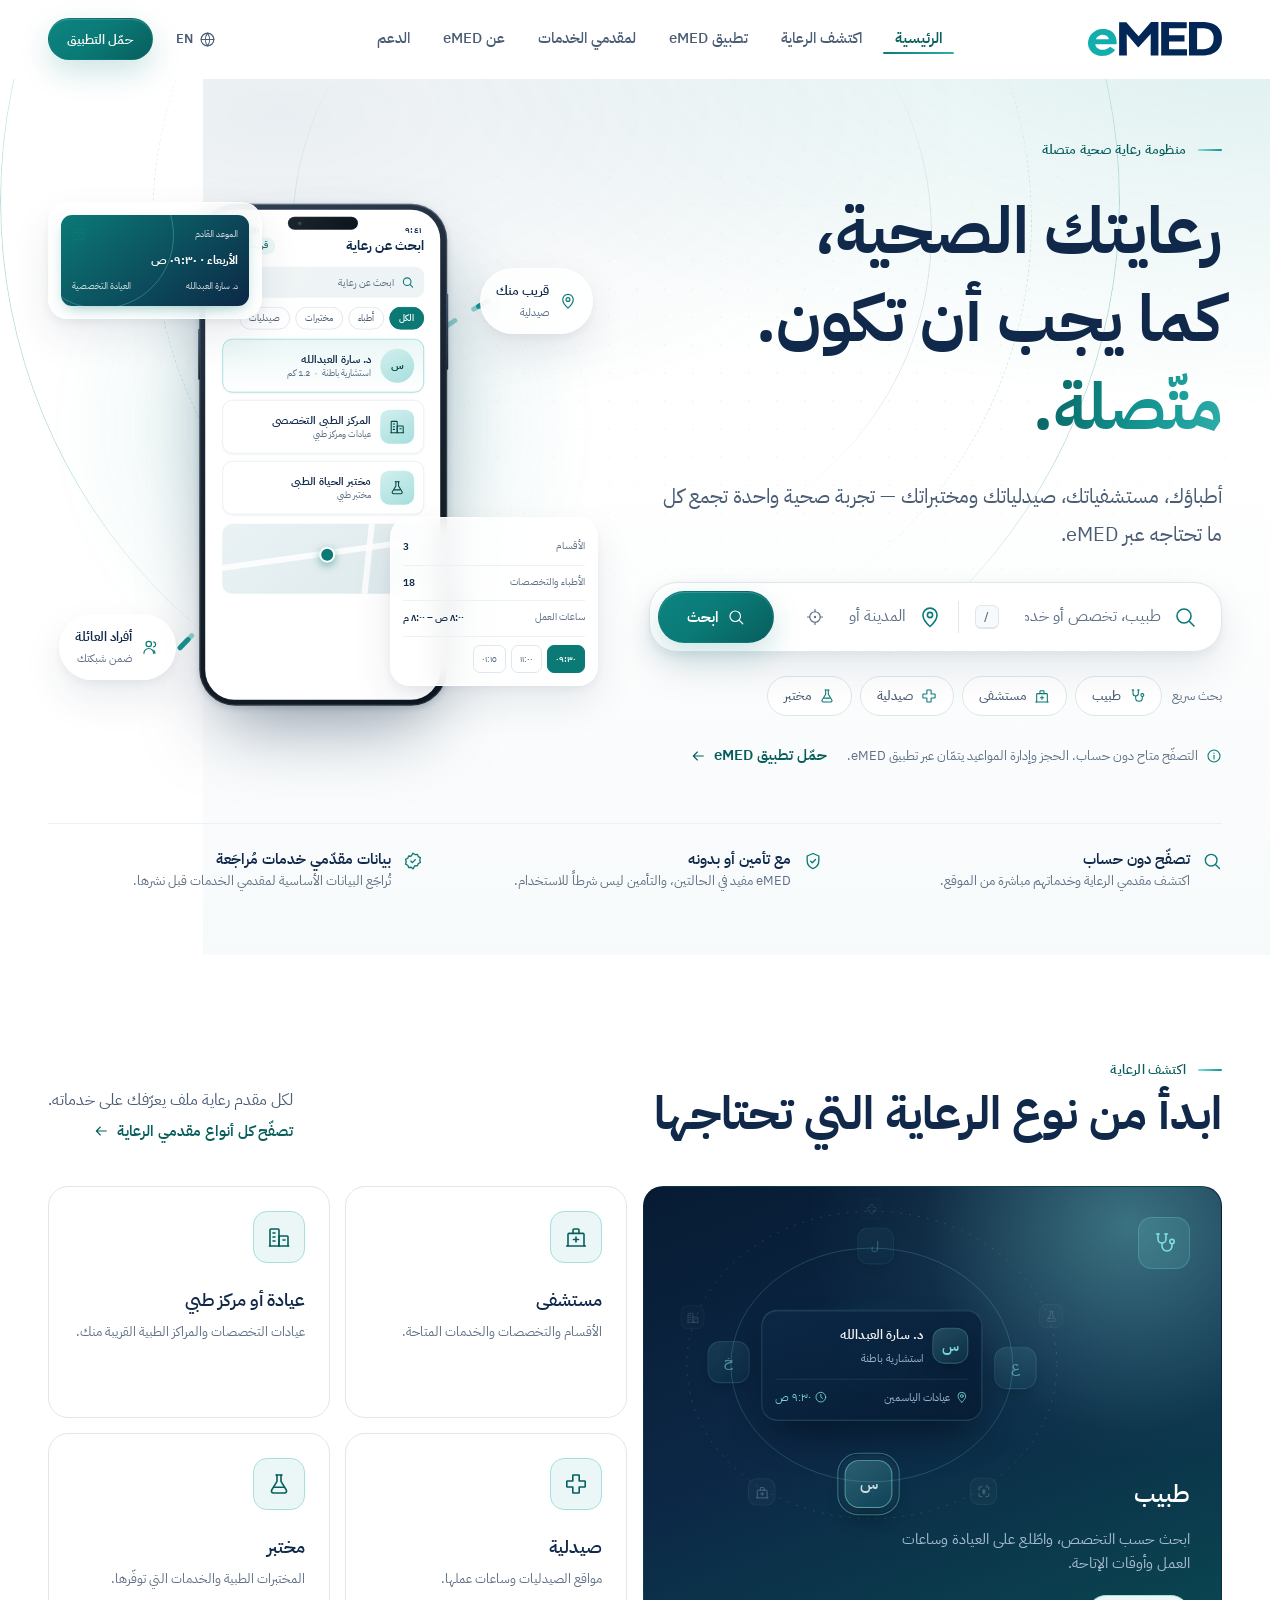
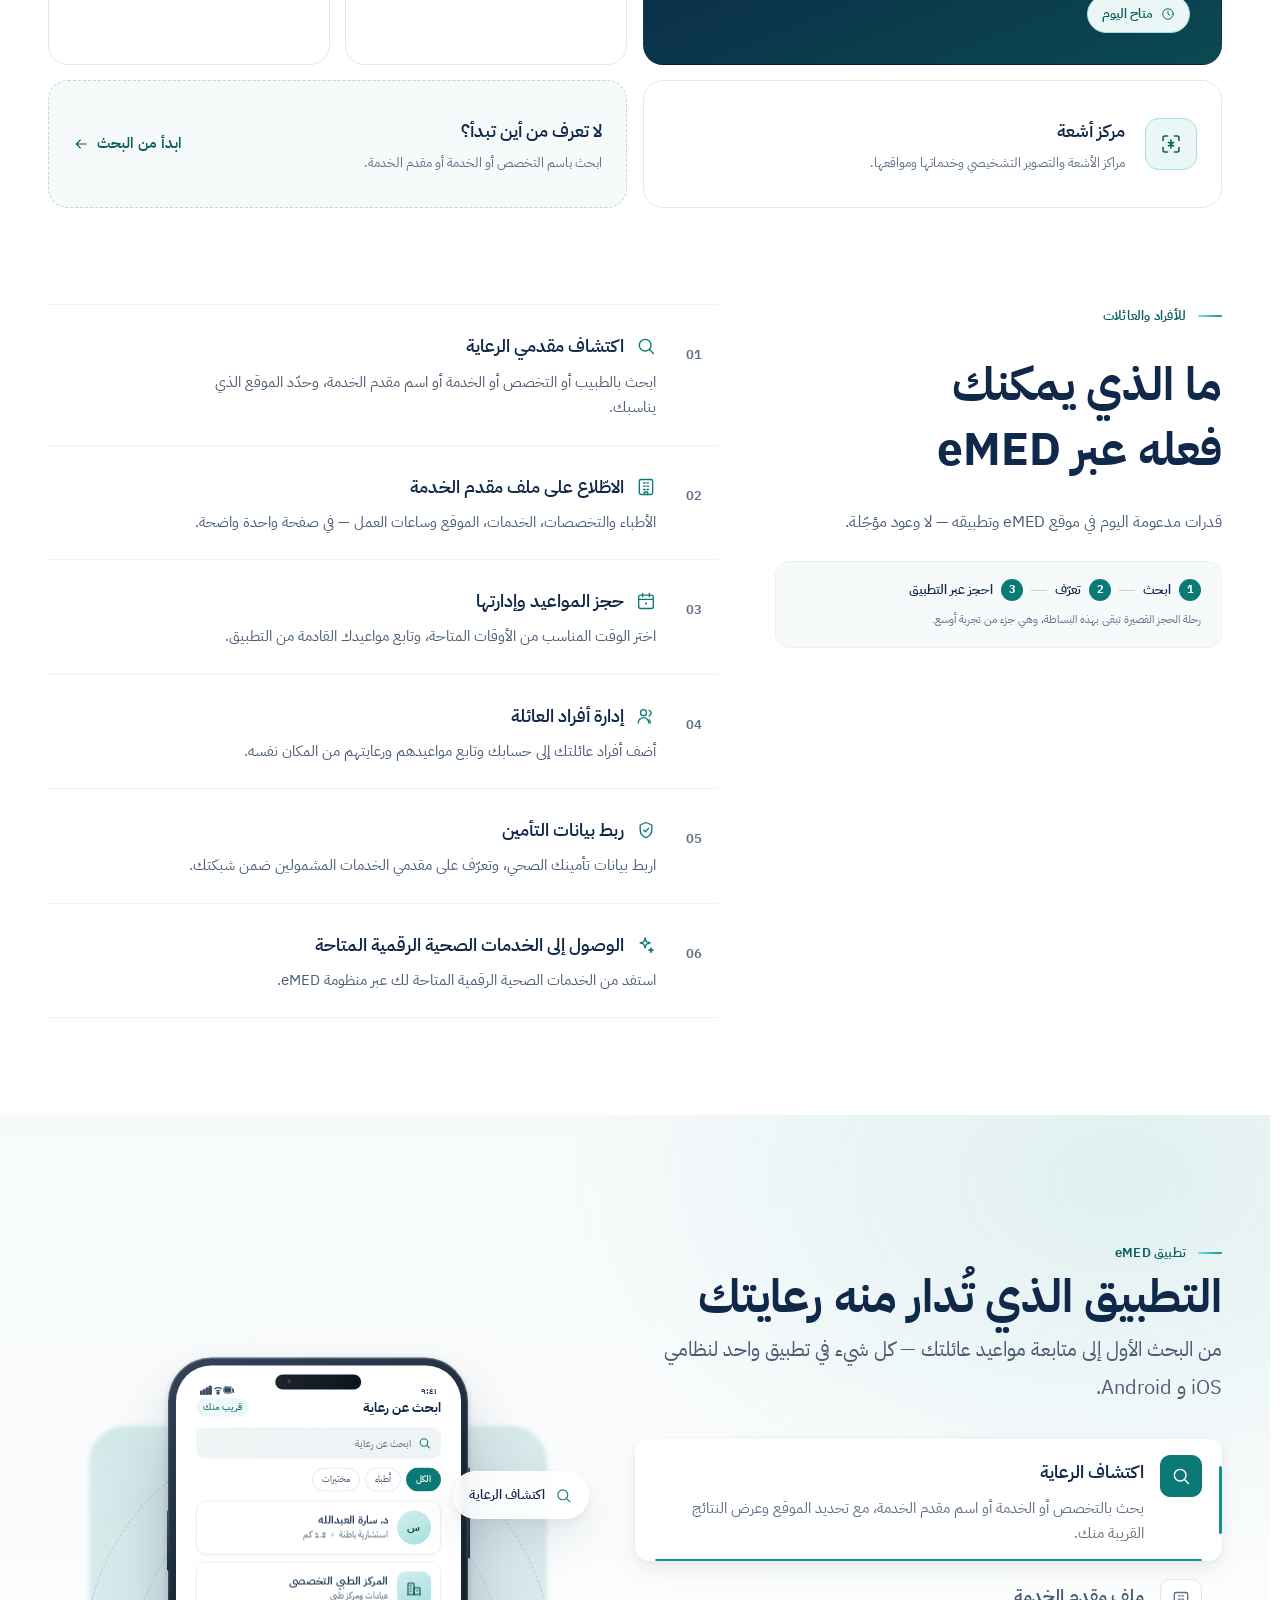
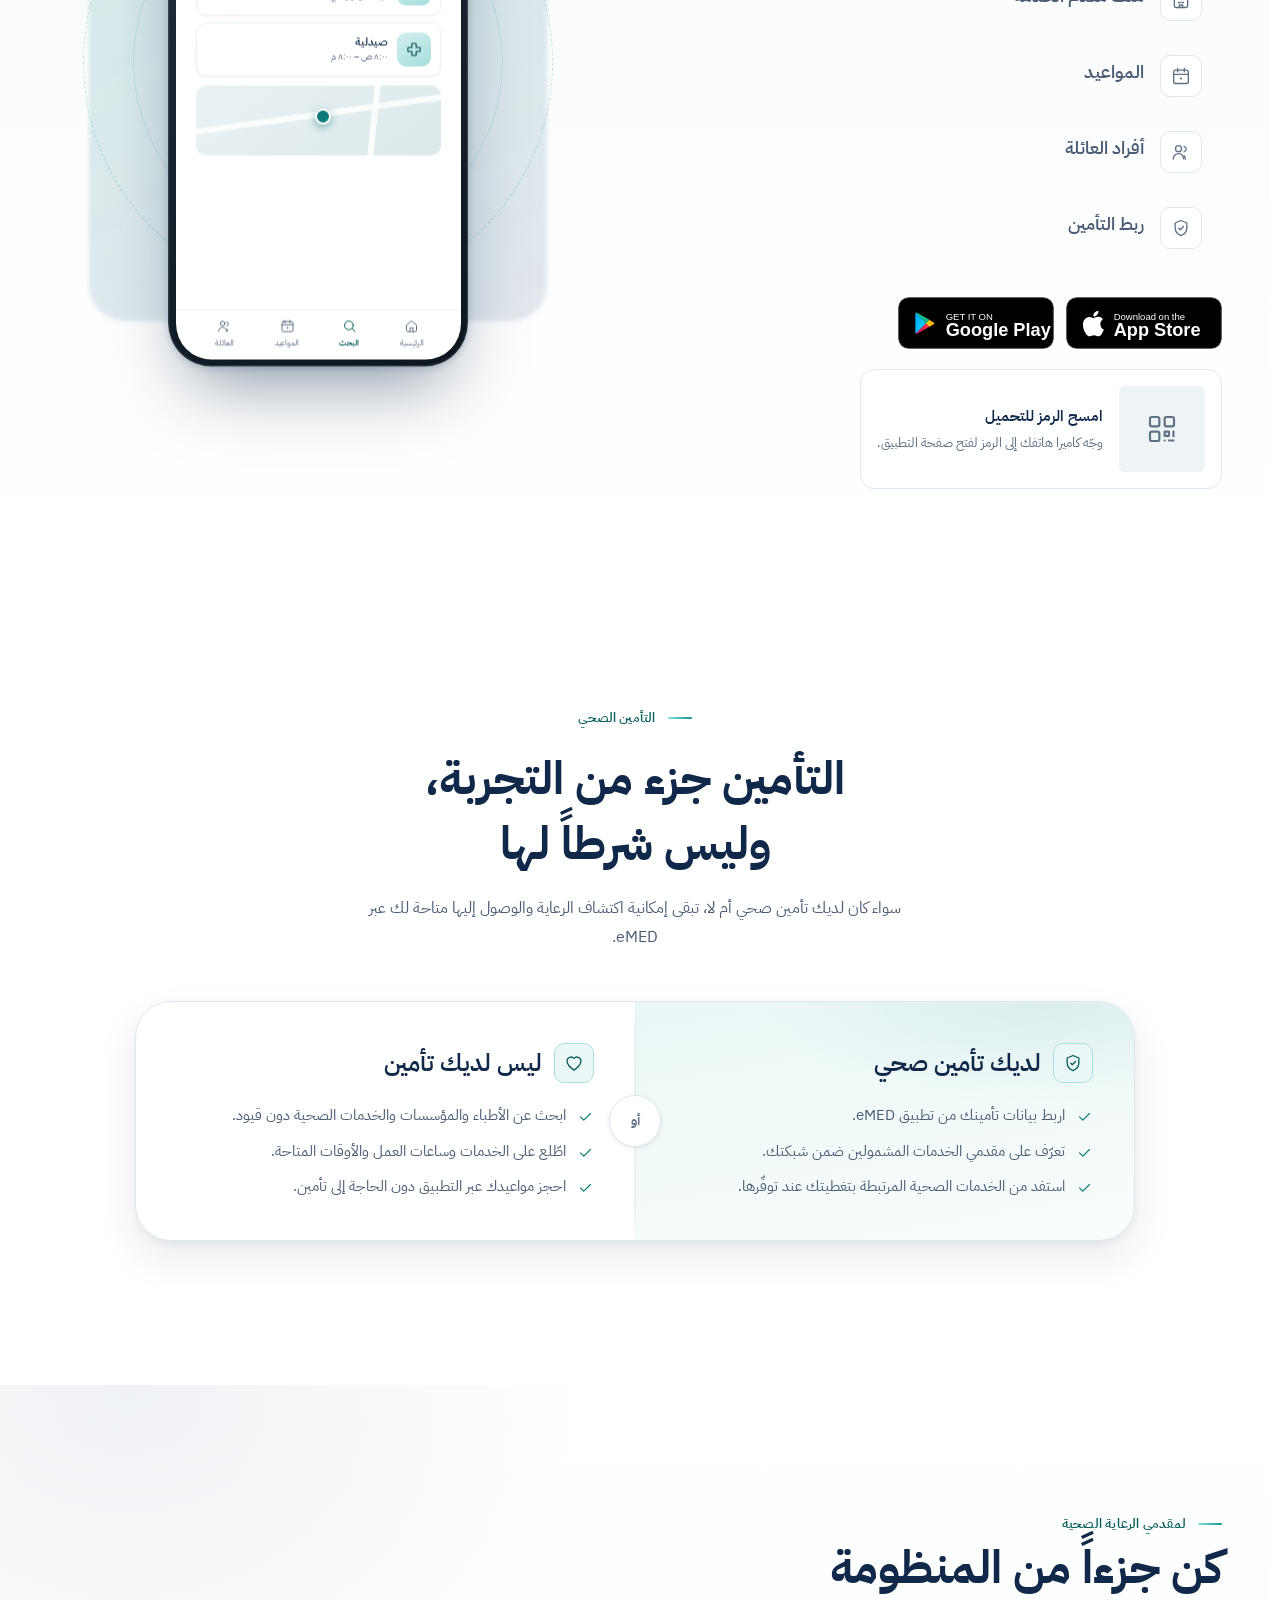
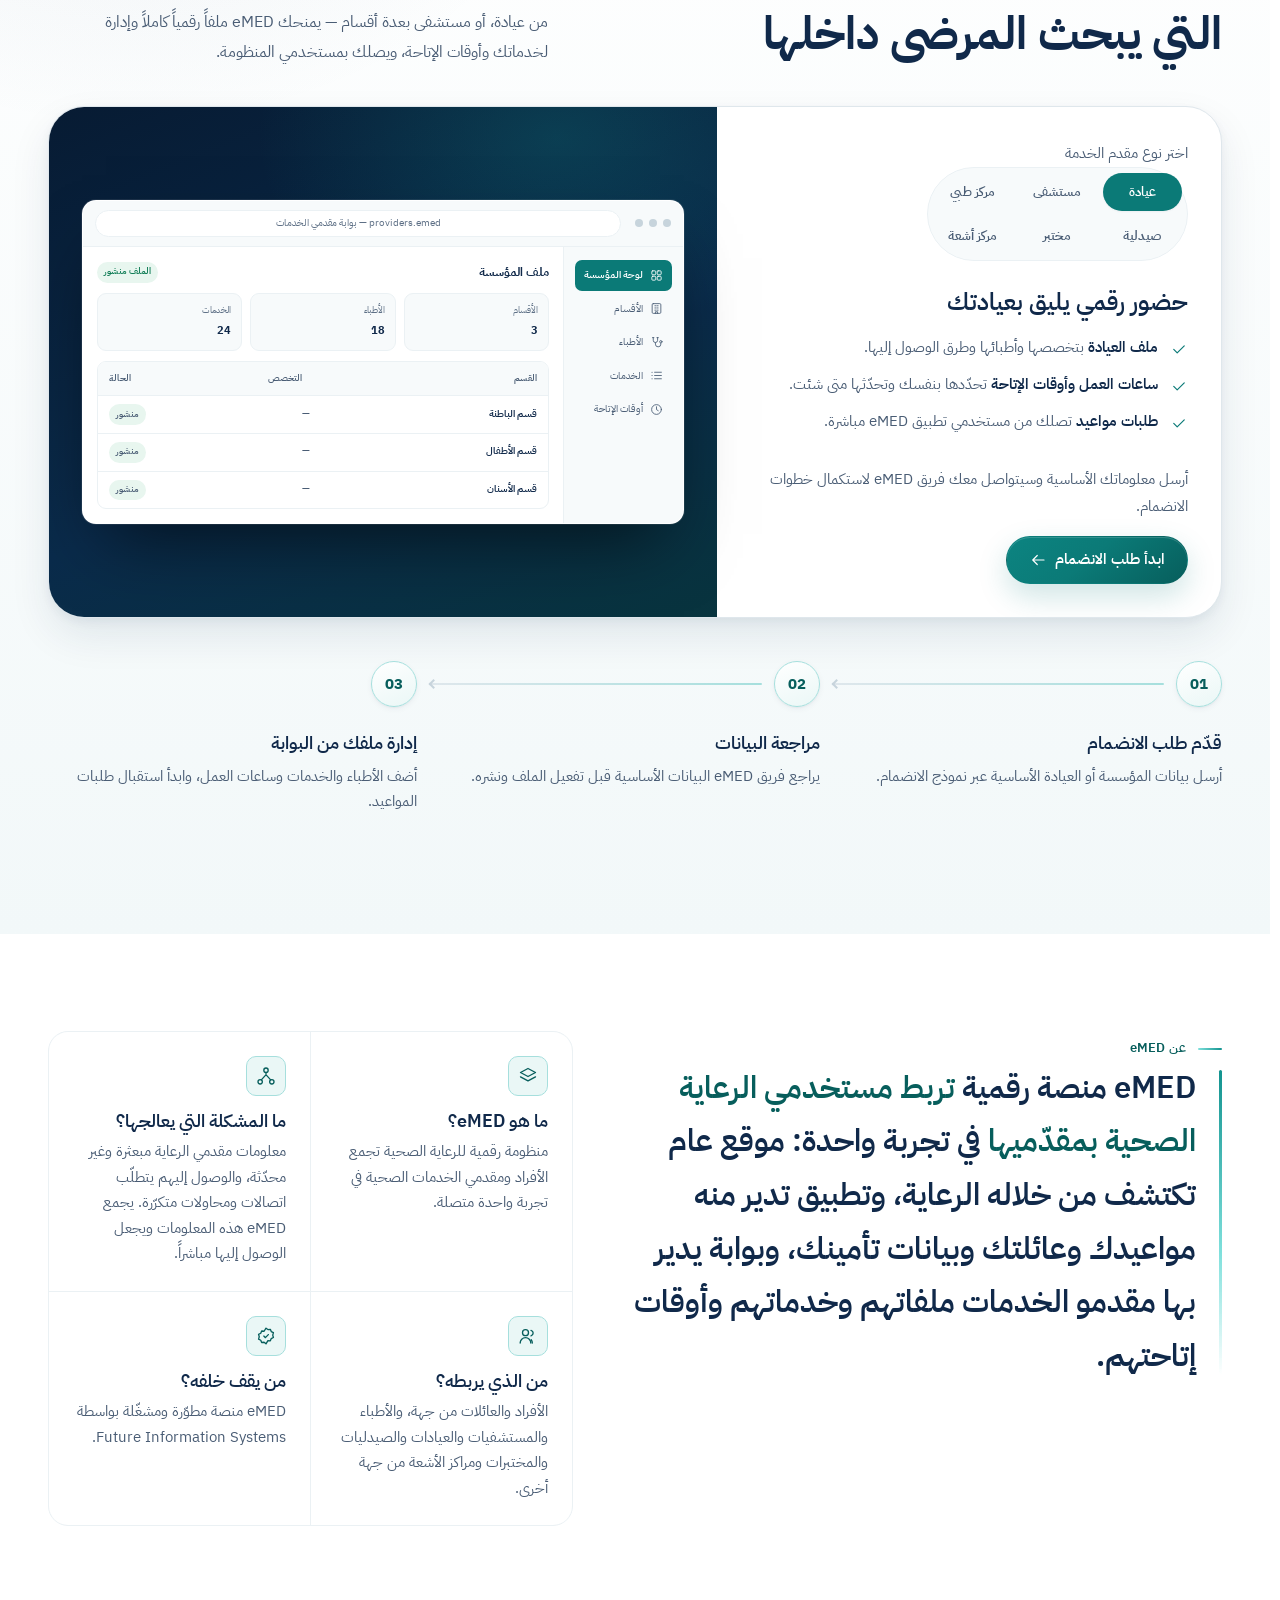
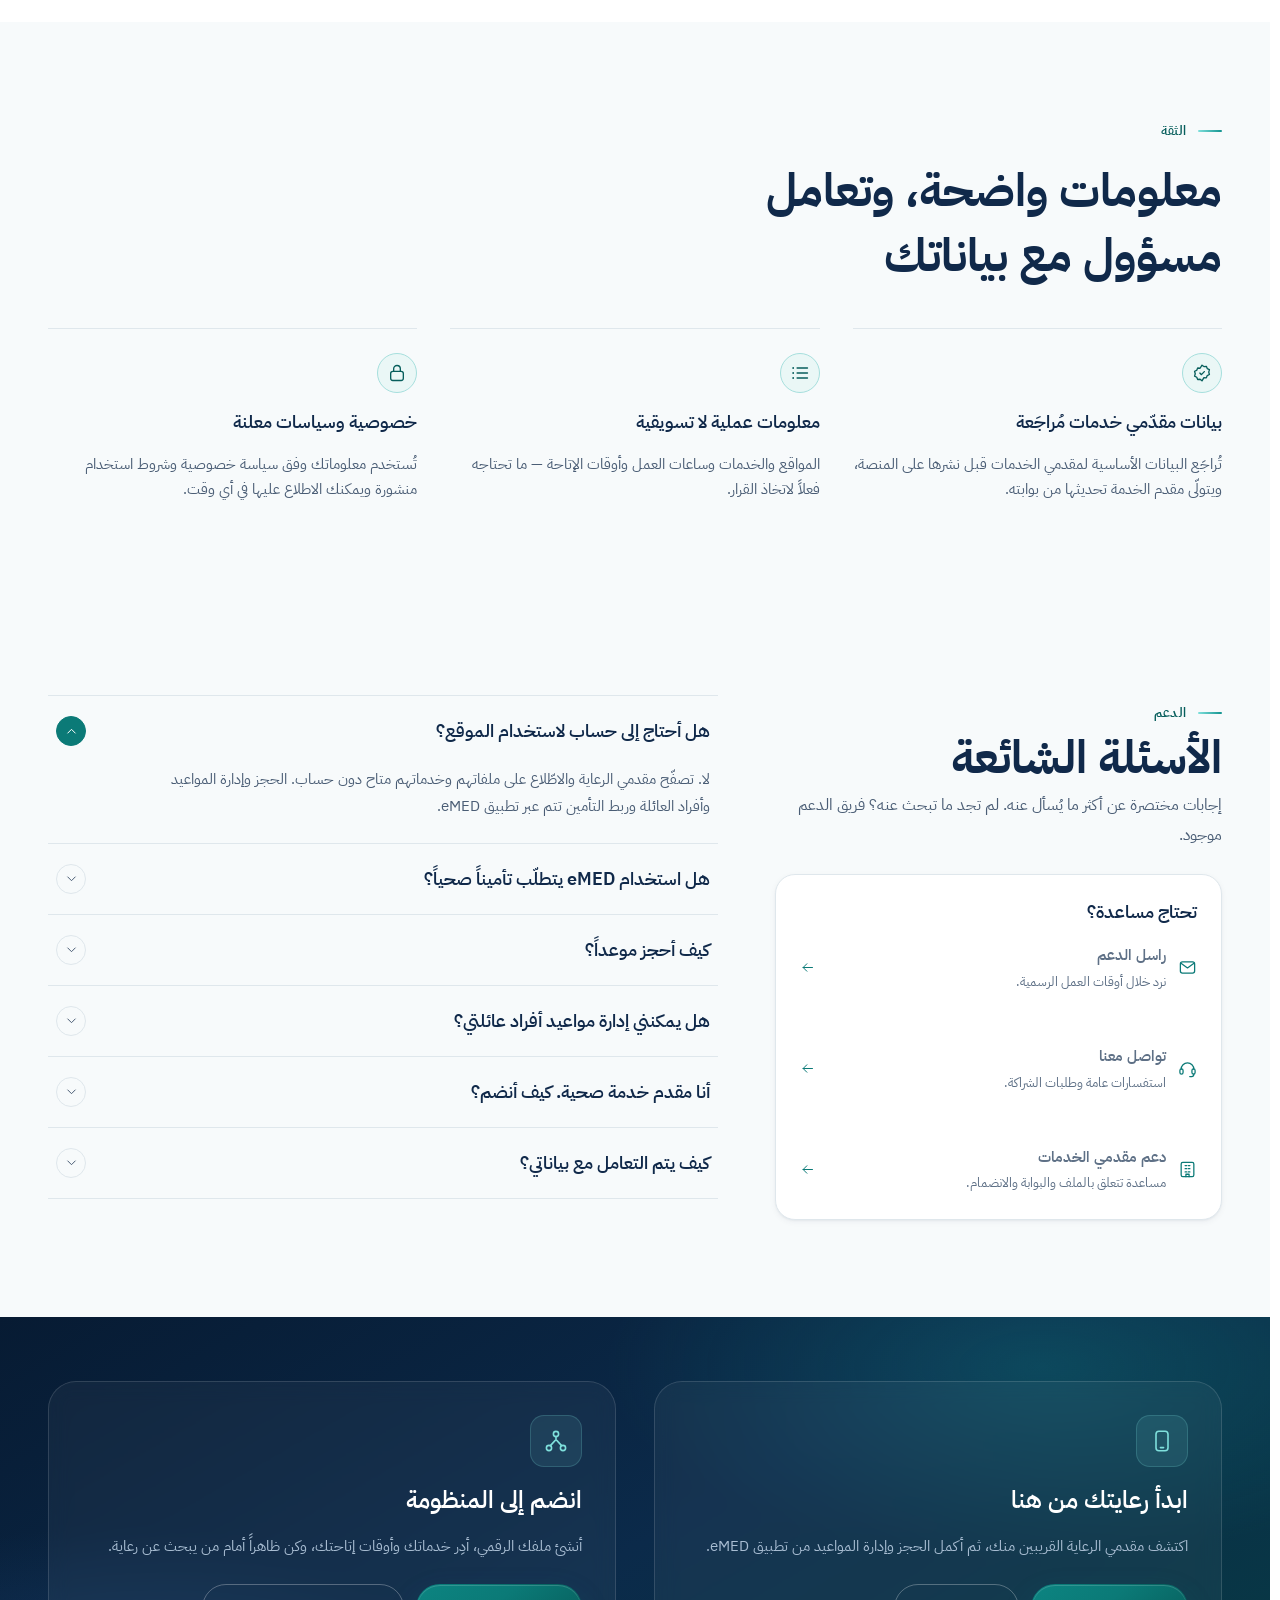
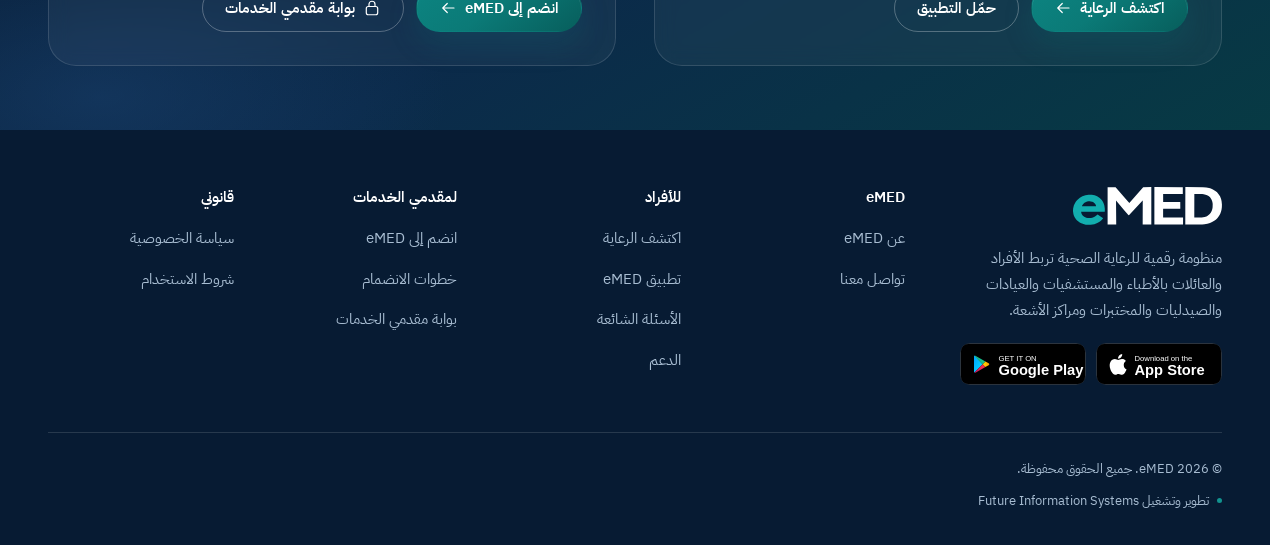
==== commit a965715a: "Drop the ecosystem orbit from the homepage The المنظومة section put an interactive orbit — six provi" ====
--- a/index.html
+++ b/index.html
@@ -197,9 +197,6 @@
         <svg class="icon" aria-hidden="true"><use href="#i-globe"></use></svg>
         <span data-i18n="nav.lang">EN</span>
       </button>
-      <!-- TODO: point at the live provider portal URL. -->
-      <!-- TODO: point at the real provider portal URL. -->
-      <a class="btn btn--ghost btn--sm btn--portal" href="#providers" data-i18n="nav.portal">بوابة مقدمي الخدمات</a>
       <a class="btn btn--primary btn--sm" href="#app" data-i18n="nav.download">حمّل التطبيق</a>
       <button class="nav-toggle" id="navToggle" type="button"
               aria-expanded="false" aria-controls="navDrawer"
@@ -423,7 +420,7 @@
 <!-- ===================================================================== -->
 <!-- Discover care                                                          -->
 <!-- ===================================================================== -->
-<section class="section" id="discover" aria-labelledby="discoverTitle">
+<section class="section section--flush-bottom" id="discover" aria-labelledby="discoverTitle">
   <div class="container">
 
     <div class="discover__head">
@@ -433,19 +430,19 @@
       </div>
       <div class="stack-4 discover__head-actions" data-reveal data-reveal-delay="1">
         <div class="stack-4">
-          <p class="lead" style="font-size:var(--fs-body)" data-i18n="discover.lead">لكل مقدم رعاية ملف يعرّفك على أطبائه وخدماته وموقعه وساعات عمله قبل أن تحجز.</p>
-          <a class="link-arrow" href="#ecosystem"><span data-i18n="discover.all">تصفّح كل أنواع مقدمي الرعاية</span><svg class="icon icon-arrow" aria-hidden="true"><use href="#i-arrow"></use></svg></a>
+          <p class="lead" style="font-size:var(--fs-body)" data-i18n="discover.lead">لكل مقدم رعاية ملف يعرّفك على خدماته.</p>
+          <a class="link-arrow" href="#capabilities"><span data-i18n="discover.all">تصفّح كل أنواع مقدمي الرعاية</span><svg class="icon icon-arrow" aria-hidden="true"><use href="#i-arrow"></use></svg></a>
         </div>
       </div>
     </div>
 
     <ul class="cat-grid">
       <li class="cell--feature" data-reveal>
-        <a class="cat cat--feature" href="#ecosystem">
+        <a class="cat cat--feature" href="#capabilities">
           <span class="icon-tile"><svg class="icon" aria-hidden="true"><use href="#i-stethoscope"></use></svg></span>
 
           <!-- a quiet, living field: doctors on a slow orbit, the wider care
-               ecosystem drifting behind them. Decorative — see initCareField. -->
+               care network drifting behind them. Decorative — see initCareField. -->
           <span class="cf" aria-hidden="true" data-care-field>
             <svg class="cf__rings" aria-hidden="true">
               <ellipse class="cf__ring--eco" data-cf-ring="eco"/>
@@ -493,7 +490,7 @@
       </li>
 
       <li data-reveal data-reveal-delay="1">
-        <a class="cat" href="#ecosystem">
+        <a class="cat" href="#capabilities">
           <span class="icon-tile"><svg class="icon" aria-hidden="true"><use href="#i-hospital"></use></svg></span>
           <span class="cat__body">
             <strong class="cat__title" data-i18n="cat.hospital">مستشفى</strong>
@@ -504,7 +501,7 @@
       </li>
 
       <li data-reveal data-reveal-delay="2">
-        <a class="cat" href="#ecosystem">
+        <a class="cat" href="#capabilities">
           <span class="icon-tile"><svg class="icon" aria-hidden="true"><use href="#i-clinic"></use></svg></span>
           <span class="cat__body">
             <strong class="cat__title" data-i18n="cat.clinic">عيادة أو مركز طبي</strong>
@@ -515,7 +512,7 @@
       </li>
 
       <li data-reveal data-reveal-delay="1">
-        <a class="cat" href="#ecosystem">
+        <a class="cat" href="#capabilities">
           <span class="icon-tile"><svg class="icon" aria-hidden="true"><use href="#i-pharmacy"></use></svg></span>
           <span class="cat__body">
             <strong class="cat__title" data-i18n="cat.pharmacy">صيدلية</strong>
@@ -526,7 +523,7 @@
       </li>
 
       <li data-reveal data-reveal-delay="2">
-        <a class="cat" href="#ecosystem">
+        <a class="cat" href="#capabilities">
           <span class="icon-tile"><svg class="icon" aria-hidden="true"><use href="#i-lab"></use></svg></span>
           <span class="cat__body">
             <strong class="cat__title" data-i18n="cat.lab">مختبر</strong>
@@ -537,7 +534,7 @@
       </li>
 
       <li class="cell--wide" data-reveal>
-        <a class="cat cat--wide" href="#ecosystem">
+        <a class="cat cat--wide" href="#capabilities">
           <span class="icon-tile"><svg class="icon" aria-hidden="true"><use href="#i-imaging"></use></svg></span>
           <span class="cat__body">
             <strong class="cat__title" data-i18n="cat.imaging">مركز أشعة</strong>
@@ -562,106 +559,9 @@
 </section>
 
 <!-- ===================================================================== -->
-<!-- Ecosystem — the signature section                                      -->
-<!-- ===================================================================== -->
-<section class="section-lg ecosystem on-dark" id="ecosystem" aria-labelledby="ecoTitle">
-  <div class="container-wide">
-    <div class="ecosystem__inner">
-
-      <div class="ecosystem__copy" data-reveal>
-        <p class="eyebrow" data-i18n="eco.eyebrow">المنظومة</p>
-        <h2 id="ecoTitle" data-i18n="eco.title">رعاية متصلة، لا خدمات متفرّقة</h2>
-        <p class="lead" data-i18n="eco.lead">عادةً ما تكون كل جهة صحية جزيرة قائمة بذاتها: عيادة هنا، مختبر هناك، صيدلية في مكان ثالث. يضع eMED هذه الجهات في منظومة واحدة حولك — تكتشفها، وتتعرّف إلى خدماتها، وتدير مواعيدك وأفراد عائلتك وبيانات تأمينك من التجربة نفسها.</p>
-
-        <div class="stack-3">
-          <p class="body-sm" id="ecoLegendHint" data-i18n="eco.legendHint">اختر أحد الأطراف لمعرفة كيف يتصل برحلتك الصحية.</p>
-          <div class="eco-legend" role="group" aria-labelledby="ecoLegendHint" data-eco-legend>
-            <button class="eco-legend__btn" type="button" data-eco="doctor" aria-pressed="true"><svg class="icon" aria-hidden="true"><use href="#i-stethoscope"></use></svg><span data-i18n="cat.doctor">طبيب</span></button>
-            <button class="eco-legend__btn" type="button" data-eco="hospital" aria-pressed="false"><svg class="icon" aria-hidden="true"><use href="#i-hospital"></use></svg><span data-i18n="cat.hospital">مستشفى</span></button>
-            <button class="eco-legend__btn" type="button" data-eco="clinic" aria-pressed="false"><svg class="icon" aria-hidden="true"><use href="#i-clinic"></use></svg><span data-i18n="cat.clinic">عيادة أو مركز طبي</span></button>
-            <button class="eco-legend__btn" type="button" data-eco="pharmacy" aria-pressed="false"><svg class="icon" aria-hidden="true"><use href="#i-pharmacy"></use></svg><span data-i18n="cat.pharmacy">صيدلية</span></button>
-            <button class="eco-legend__btn" type="button" data-eco="lab" aria-pressed="false"><svg class="icon" aria-hidden="true"><use href="#i-lab"></use></svg><span data-i18n="cat.lab">مختبر</span></button>
-            <button class="eco-legend__btn" type="button" data-eco="imaging" aria-pressed="false"><svg class="icon" aria-hidden="true"><use href="#i-imaging"></use></svg><span data-i18n="cat.imaging">مركز أشعة</span></button>
-          </div>
-        </div>
-
-        <div class="stack-3">
-          <p class="body-sm" data-i18n="eco.layersLabel">وما يتصل بك أنت</p>
-          <div class="row">
-            <span class="tag"><svg class="icon" style="width:14px;height:14px" aria-hidden="true"><use href="#i-calendar"></use></svg><span data-i18n="eco.layer1">المواعيد</span></span>
-            <span class="tag"><svg class="icon" style="width:14px;height:14px" aria-hidden="true"><use href="#i-users"></use></svg><span data-i18n="eco.layer2">أفراد العائلة</span></span>
-            <span class="tag"><svg class="icon" style="width:14px;height:14px" aria-hidden="true"><use href="#i-shield"></use></svg><span data-i18n="eco.layer3">بيانات التأمين</span></span>
-            <span class="tag"><svg class="icon" style="width:14px;height:14px" aria-hidden="true"><use href="#i-sparkle"></use></svg><span data-i18n="eco.layer4">الخدمات الصحية الرقمية</span></span>
-          </div>
-        </div>
-      </div>
-
-      <div class="ecosystem__stage" data-reveal data-reveal-delay="1">
-        <div class="orbit" data-eco-orbit>
-
-          <svg class="orbit__rings" viewBox="0 0 100 100" aria-hidden="true">
-            <circle cx="50" cy="50" r="39" stroke-dasharray="1 3"/>
-            <circle cx="50" cy="50" r="24.5"/>
-          </svg>
-
-          <svg class="orbit__links" viewBox="0 0 100 100" aria-hidden="true">
-            <line data-link="doctor"   x1="50"    y1="33"   x2="50"    y2="19"/>
-            <line data-link="hospital" x1="64.72" y1="41.5" x2="76.85" y2="34.5"/>
-            <line data-link="clinic"   x1="64.72" y1="58.5" x2="76.85" y2="65.5"/>
-            <line data-link="pharmacy" x1="50"    y1="67"   x2="50"    y2="81"/>
-            <line data-link="lab"      x1="35.28" y1="58.5" x2="23.15" y2="65.5"/>
-            <line data-link="imaging"  x1="35.28" y1="41.5" x2="23.15" y2="34.5"/>
-            <!-- a single signal that follows whichever participant is selected -->
-            <line class="orbit__flow" x1="50" y1="19" x2="50" y2="33"/>
-          </svg>
-
-          <div class="orbit__center">
-            <svg class="icon" aria-hidden="true"><use href="#i-user"></use></svg>
-            <strong data-i18n="eco.center">أنت</strong>
-            <span data-i18n="eco.centerSub">رحلتك الصحية</span>
-          </div>
-
-          <button class="orbit__node is-active" type="button" data-eco="doctor" aria-pressed="true" style="--x:50%;--y:11%">
-            <span class="orbit__node-icon"><svg class="icon" aria-hidden="true"><use href="#i-stethoscope"></use></svg></span>
-            <span data-i18n="cat.doctor">طبيب</span>
-          </button>
-          <button class="orbit__node" type="button" data-eco="hospital" aria-pressed="false" style="--x:83.8%;--y:30.5%">
-            <span class="orbit__node-icon"><svg class="icon" aria-hidden="true"><use href="#i-hospital"></use></svg></span>
-            <span data-i18n="cat.hospital">مستشفى</span>
-          </button>
-          <button class="orbit__node" type="button" data-eco="clinic" aria-pressed="false" style="--x:83.8%;--y:69.5%">
-            <span class="orbit__node-icon"><svg class="icon" aria-hidden="true"><use href="#i-clinic"></use></svg></span>
-            <span data-i18n="cat.clinic">عيادة</span>
-          </button>
-          <button class="orbit__node" type="button" data-eco="pharmacy" aria-pressed="false" style="--x:50%;--y:89%">
-            <span class="orbit__node-icon"><svg class="icon" aria-hidden="true"><use href="#i-pharmacy"></use></svg></span>
-            <span data-i18n="cat.pharmacy">صيدلية</span>
-          </button>
-          <button class="orbit__node" type="button" data-eco="lab" aria-pressed="false" style="--x:16.2%;--y:69.5%">
-            <span class="orbit__node-icon"><svg class="icon" aria-hidden="true"><use href="#i-lab"></use></svg></span>
-            <span data-i18n="cat.lab">مختبر</span>
-          </button>
-          <button class="orbit__node" type="button" data-eco="imaging" aria-pressed="false" style="--x:16.2%;--y:30.5%">
-            <span class="orbit__node-icon"><svg class="icon" aria-hidden="true"><use href="#i-imaging"></use></svg></span>
-            <span data-i18n="cat.imaging">مركز أشعة</span>
-          </button>
-        </div>
-
-        <p class="orbit__caption" id="ecoCaption" role="status" aria-live="polite"
-           aria-label="وصف الطرف المحدَّد" data-i18n-attr="aria-label:eco.captionRegion">
-          <strong data-i18n="cat.doctor">طبيب</strong>
-          <span data-i18n="eco.doctorCap">ابحث عن الطبيب المناسب حسب التخصص والموقع، واطّلع على عيادته وساعات عمله وأوقات الإتاحة قبل الحجز.</span>
-        </p>
-      </div>
-
-    </div>
-  </div>
-</section>
-
-<!-- ===================================================================== -->
 <!-- Capabilities                                                           -->
 <!-- ===================================================================== -->
-<section class="section" id="capabilities" aria-labelledby="capTitle">
+<section class="section section--flush-top" id="capabilities" aria-labelledby="capTitle">
   <div class="container">
     <div class="capabilities__inner">
 
@@ -1012,7 +912,7 @@
         <p class="eyebrow" data-i18n="prov.eyebrow">لمقدمي الرعاية الصحية</p>
         <h2 id="provTitle" data-i18n="prov.title">كن جزءاً من المنظومة التي يبحث المرضى داخلها</h2>
       </div>
-      <p class="lead" style="font-size:var(--fs-body)" data-reveal data-reveal-delay="1" data-i18n="prov.lead">من طبيب يعمل بمفرده إلى مستشفى بعدة أقسام — يمنحك eMED ملفاً رقمياً كاملاً وإدارة لخدماتك وأوقات الإتاحة، ويصلك بمستخدمي المنظومة.</p>
+      <p class="lead" style="font-size:var(--fs-body)" data-reveal data-reveal-delay="1" data-i18n="prov.lead">من عيادة، أو مستشفى بعدة أقسام — يمنحك eMED ملفاً رقمياً كاملاً وإدارة لخدماتك وأوقات الإتاحة، ويصلك بمستخدمي المنظومة.</p>
     </div>
 
     <div class="providers__panel" data-reveal>
@@ -1020,21 +920,21 @@
         <div class="stack-3">
           <p class="body-sm" id="provTypeLabel" data-i18n="prov.typeLabel">اختر نوع مقدم الخدمة</p>
           <div class="segmented" role="tablist" aria-labelledby="provTypeLabel" data-prov-tabs>
-            <button class="segmented__btn" type="button" role="tab" id="pt-doctor"   aria-controls="provPanel" aria-selected="true"  data-prov="doctor"   data-i18n="prov.doctor">طبيب</button>
+            <button class="segmented__btn" type="button" role="tab" id="pt-clinic"   aria-controls="provPanel" aria-selected="true"  data-prov="clinic"   data-i18n="prov.clinic">عيادة</button>
             <button class="segmented__btn" type="button" role="tab" id="pt-hospital" aria-controls="provPanel" aria-selected="false" tabindex="-1" data-prov="hospital" data-i18n="prov.hospital">مستشفى</button>
-            <button class="segmented__btn" type="button" role="tab" id="pt-clinic"   aria-controls="provPanel" aria-selected="false" tabindex="-1" data-prov="clinic"   data-i18n="prov.clinic">عيادة أو مركز طبي</button>
+            <button class="segmented__btn" type="button" role="tab" id="pt-center"   aria-controls="provPanel" aria-selected="false" tabindex="-1" data-prov="center"   data-i18n="prov.center">مركز طبي</button>
             <button class="segmented__btn" type="button" role="tab" id="pt-pharmacy" aria-controls="provPanel" aria-selected="false" tabindex="-1" data-prov="pharmacy" data-i18n="prov.pharmacy">صيدلية</button>
             <button class="segmented__btn" type="button" role="tab" id="pt-lab"      aria-controls="provPanel" aria-selected="false" tabindex="-1" data-prov="lab"      data-i18n="prov.lab">مختبر</button>
             <button class="segmented__btn" type="button" role="tab" id="pt-imaging"  aria-controls="provPanel" aria-selected="false" tabindex="-1" data-prov="imaging"  data-i18n="prov.imaging">مركز أشعة</button>
           </div>
         </div>
 
-        <div class="provider-value" id="provPanel" role="tabpanel" aria-labelledby="pt-doctor" tabindex="0">
-          <h3 id="provValueTitle" data-i18n="prov.doctorTitle">ملف مهني يجده المرضى وقت بحثهم</h3>
+        <div class="provider-value" id="provPanel" role="tabpanel" aria-labelledby="pt-clinic" tabindex="0">
+          <h3 id="provValueTitle" data-i18n="prov.clinicTitle">حضور رقمي يليق بعيادتك</h3>
           <ul class="value-list" id="provValueList">
-            <li><svg class="icon" aria-hidden="true"><use href="#i-check"></use></svg><span data-i18n-html="prov.doctor1"><strong>ملف طبيب كامل</strong> يعرض تخصصك وعيادتك وطرق الوصول إليك.</span></li>
-            <li><svg class="icon" aria-hidden="true"><use href="#i-check"></use></svg><span data-i18n-html="prov.doctor2"><strong>ساعات العمل وأوقات الإتاحة</strong> تحدّدها بنفسك وتحدّثها متى شئت.</span></li>
-            <li><svg class="icon" aria-hidden="true"><use href="#i-check"></use></svg><span data-i18n-html="prov.doctor3"><strong>طلبات مواعيد</strong> تصلك من مستخدمي تطبيق eMED مباشرة.</span></li>
+            <li><svg class="icon" aria-hidden="true"><use href="#i-check"></use></svg><span data-i18n-html="prov.clinic1"><strong>ملف العيادة</strong> بتخصصها وأطبائها وطرق الوصول إليها.</span></li>
+            <li><svg class="icon" aria-hidden="true"><use href="#i-check"></use></svg><span data-i18n-html="prov.clinic2"><strong>ساعات العمل وأوقات الإتاحة</strong> تحدّدها بنفسك وتحدّثها متى شئت.</span></li>
+            <li><svg class="icon" aria-hidden="true"><use href="#i-check"></use></svg><span data-i18n-html="prov.clinic3"><strong>طلبات مواعيد</strong> تصلك من مستخدمي تطبيق eMED مباشرة.</span></li>
           </ul>
         </div>
 
@@ -1144,7 +1044,7 @@
 <!-- ===================================================================== -->
 <section class="section section--muted" id="trust" aria-labelledby="trustTitle">
   <div class="container">
-    <div class="section-head" style="margin-bottom:clamp(28px,3vw,48px)" data-reveal>
+    <div class="section-head" data-reveal>
       <p class="eyebrow" data-i18n="trust.eyebrow">الثقة</p>
       <h2 id="trustTitle" data-i18n="trust.title">معلومات واضحة، وتعامل مسؤول مع بياناتك</h2>
     </div>
@@ -1166,11 +1066,6 @@
         <p data-i18n="trust.3d">تُستخدم معلوماتك وفق سياسة خصوصية وشروط استخدام منشورة ويمكنك الاطلاع عليها في أي وقت.</p>
       </div>
     </div>
-
-    <p class="trust-note">
-      <svg class="icon" aria-hidden="true"><use href="#i-info"></use></svg>
-      <span data-i18n="trust.note">نلتزم بذكر ما هو قائم فعلاً فقط. أي شهادات أو معايير امتثال إضافية لن تُعرض هنا إلا بعد اعتمادها رسمياً.</span>
-    </p>
   </div>
 </section>
 
--- a/assets/css/styles.css
+++ b/assets/css/styles.css
@@ -216,6 +216,10 @@
 .section-lg{padding-block:var(--section-y-lg);position:relative}
 .section--muted{background:var(--surface-muted)}
 .section--sunken{background:var(--surface-sunken)}
+/* Where two sections share the same ground, their stacked paddings read as a
+   hole rather than as breathing room. Half a gap each keeps the page rhythm. */
+.section--flush-bottom{padding-bottom:calc(var(--section-y) / 2)}
+.section--flush-top{padding-top:calc(var(--section-y) / 2)}
 
 .on-dark{color:var(--text-on-dark)}
 .on-dark :is(h2,h3,h4,.h2,.h3,.h4,.display){color:#fff}
@@ -957,157 +961,7 @@
 .cat--cta:hover{background:var(--brand-50);border-color:var(--brand-400);border-style:solid}
 .cat--cta .cat__title{font-size:var(--fs-h4)}
 
-/* ------------------------------------------------------------- 11 Ecosystem */
-.ecosystem{
-  background:linear-gradient(168deg,var(--navy-900) 0%,#08213C 44%,#06303A 100%);
-  overflow:clip;isolation:isolate;
-}
-.ecosystem::before{
-  content:"";position:absolute;inset:0;z-index:-1;
-  background:
-    radial-gradient(58% 46% at 22% 12%,rgba(18,147,143,.22),transparent 66%),
-    radial-gradient(48% 42% at 88% 88%,rgba(27,67,114,.4),transparent 68%);
-}
-.ecosystem::after{
-  content:"";position:absolute;inset:0;z-index:-1;opacity:.5;
-  background-image:linear-gradient(rgba(255,255,255,.035) 1px,transparent 1px),
-                   linear-gradient(90deg,rgba(255,255,255,.035) 1px,transparent 1px);
-  background-size:64px 64px;
-  -webkit-mask-image:radial-gradient(70% 60% at 50% 45%,#000,transparent 80%);
-  mask-image:radial-gradient(70% 60% at 50% 45%,#000,transparent 80%);
-}
-.ecosystem__inner{
-  display:grid;grid-template-columns:minmax(0,.92fr) minmax(0,1.08fr);
-  gap:clamp(40px,5vw,88px);align-items:center;
-}
-.ecosystem__copy{display:grid;gap:var(--s-6);max-width:560px}
-.eco-legend{display:flex;flex-wrap:wrap;gap:var(--s-2)}
-.eco-legend__btn{
-  display:inline-flex;align-items:center;gap:9px;
-  min-height:42px;padding-inline:15px;border-radius:var(--r-full);
-  border:1px solid var(--border-on-dark);
-  background:rgba(255,255,255,.04);
-  color:var(--text-on-dark-muted);
-  font-size:var(--fs-xs);font-weight:500;
-  transition:all var(--dur-fast) var(--ease);
-}
-.eco-legend__btn .icon{width:16px;height:16px}
-.eco-legend__btn:hover{color:#fff;background:rgba(255,255,255,.09);border-color:rgba(255,255,255,.28)}
-.eco-legend__btn[aria-pressed="true"]{
-  color:var(--navy-900);background:var(--brand-300);border-color:var(--brand-300);font-weight:600;
-}
-
-.ecosystem__stage{position:relative;display:grid;gap:var(--s-6);justify-items:center}
-.orbit{position:relative;width:min(100%,540px);aspect-ratio:1;margin-inline:auto}
-.orbit__rings{position:absolute;inset:0;width:100%;height:100%}
-.orbit__rings circle{fill:none;stroke:rgba(255,255,255,.1);stroke-width:.35}
-.orbit__rings .ring-spin{transform-origin:50% 50%;animation:ringSpin 88s linear infinite}
-@keyframes ringSpin{to{transform:rotate(360deg)}}
-.orbit__links{position:absolute;inset:0;width:100%;height:100%}
-.orbit__links line{
-  stroke:rgba(127,224,220,.28);stroke-width:.4;
-  stroke-dasharray:16;stroke-dashoffset:16;
-  transition:stroke var(--dur) var(--ease),stroke-width var(--dur) var(--ease),
-             stroke-dashoffset var(--dur-slower) var(--ease-out);
-}
-/* the links draw themselves the first time the section is reached */
-.orbit.is-drawn .orbit__links line{stroke-dashoffset:0}
-.orbit.is-drawn .orbit__links line:nth-of-type(2){transition-delay:80ms}
-.orbit.is-drawn .orbit__links line:nth-of-type(3){transition-delay:160ms}
-.orbit.is-drawn .orbit__links line:nth-of-type(4){transition-delay:240ms}
-.orbit.is-drawn .orbit__links line:nth-of-type(5){transition-delay:320ms}
-.orbit.is-drawn .orbit__links line:nth-of-type(6){transition-delay:400ms}
-.orbit__links line.is-lit{stroke:var(--brand-300);stroke-width:.85}
-.orbit__links line.is-dim{stroke:rgba(127,224,220,.09)}
-/* one signal travels the selected link only — motion that means something */
-.orbit__links line.orbit__flow{
-  stroke:var(--brand-300);stroke-width:1.1;stroke-linecap:round;
-  stroke-dasharray:1.6 20;stroke-dashoffset:0;opacity:0;
-  transition:opacity var(--dur) var(--ease),
-             x1 var(--dur-slow) var(--ease-out), y1 var(--dur-slow) var(--ease-out),
-             x2 var(--dur-slow) var(--ease-out), y2 var(--dur-slow) var(--ease-out);
-  animation:dashFlow2 2.6s linear infinite;
-}
-.orbit.is-drawn .orbit__links line.orbit__flow{opacity:.95}
-@keyframes dashFlow2{from{stroke-dashoffset:21.6}to{stroke-dashoffset:0}}
-
-.orbit__center{
-  position:absolute;left:50%;top:50%;translate:-50% -50%;z-index:3;
-  width:min(31%,164px);aspect-ratio:1;border-radius:50%;
-  display:grid;place-content:center;justify-items:center;gap:4px;text-align:center;
-  background:radial-gradient(circle at 50% 30%,#12938F,#075E5C 72%);
-  border:1px solid rgba(127,224,220,.5);
-  box-shadow:0 0 0 10px rgba(18,147,143,.09),0 0 60px rgba(18,147,143,.4);
-  color:#fff;
-  animation:centerBreathe 6.5s var(--ease) infinite;
-}
-@keyframes centerBreathe{
-  0%,100%{box-shadow:0 0 0 10px rgba(18,147,143,.09),0 0 60px rgba(18,147,143,.36)}
-  50%{box-shadow:0 0 0 16px rgba(18,147,143,.06),0 0 78px rgba(18,147,143,.5)}
-}
-.orbit__center .icon{width:26px;height:26px}
-.orbit__center strong{font-size:var(--fs-sm);font-weight:600;line-height:1.3}
-.orbit__center span{font-size:11px;color:rgba(255,255,255,.75)}
-
-.orbit__node{
-  position:absolute;z-index:4;
-  left:var(--x);top:var(--y);translate:-50% -50%;
-  display:grid;justify-items:center;gap:7px;
-  width:clamp(78px,17%,104px);
-  padding:10px 6px;border-radius:var(--r-md);
-  color:var(--text-on-dark-muted);
-  transition:color var(--dur) var(--ease),transform var(--dur) var(--ease);
-}
-.orbit__node-icon{
-  position:relative;
-  display:grid;place-items:center;width:clamp(44px,9.2%,56px);aspect-ratio:1;
-  border-radius:var(--r-md);
-  background:rgba(9,32,56,.82);
-  border:1px solid var(--border-on-dark);
-  backdrop-filter:blur(8px);
-  transition:all var(--dur) var(--ease);
-}
-.orbit__node-icon .icon{width:21px;height:21px}
-.orbit__node span{font-size:var(--fs-xs);font-weight:500;text-align:center;line-height:1.35}
-.orbit__node:hover,.orbit__node:focus-visible{color:#fff;transform:translate(0,-3px)}
-.orbit__node:hover .orbit__node-icon{border-color:rgba(127,224,220,.5);background:rgba(18,147,143,.22)}
-.orbit__node.is-active{color:#fff}
-.orbit__node.is-active .orbit__node-icon{
-  background:var(--brand-300);border-color:var(--brand-300);color:var(--navy-900);
-  box-shadow:0 0 0 6px rgba(127,224,220,.14),0 0 28px rgba(127,224,220,.42);
-}
-.orbit__node.is-active .orbit__node-icon::after{
-  content:"";position:absolute;inset:-6px;border-radius:inherit;
-  border:1px solid rgba(127,224,220,.5);
-  animation:nodePulse 2.6s var(--ease-out) infinite;
-}
-@keyframes nodePulse{
-  0%{transform:scale(1);opacity:.7}
-  70%,100%{transform:scale(1.5);opacity:0}
-}
-.orbit__node.is-active span{font-weight:600}
-
-.orbit__caption{
-  position:relative;
-  min-height:76px;max-width:520px;text-align:center;
-  padding:var(--s-5) var(--s-6);
-  background:linear-gradient(180deg,rgba(255,255,255,.07),rgba(255,255,255,.03));
-  border:1px solid var(--border-on-dark);
-  border-radius:var(--r-lg);
-  backdrop-filter:blur(10px);
-  overflow:hidden;
-}
-.orbit__caption::before{
-  content:"";position:absolute;top:0;inset-inline:22%;height:1px;
-  background:linear-gradient(90deg,transparent,var(--brand-300),transparent);
-  opacity:.6;
-}
-.orbit__caption.is-swapping{opacity:0;translate:0 4px}
-.orbit__caption{transition:opacity var(--dur) var(--ease),translate var(--dur) var(--ease-out)}
-.orbit__caption strong{display:block;color:#fff;font-size:var(--fs-sm);font-weight:600;margin-bottom:2px}
-.orbit__caption span{font-size:var(--fs-xs);color:var(--text-on-dark-muted);line-height:1.6}
-
-/* ---------------------------------------------------------- 12 Capabilities */
+/* ---------------------------------------------------------- 11 Capabilities */
 .capabilities__inner{
   display:grid;grid-template-columns:minmax(0,.8fr) minmax(0,1.2fr);
   gap:clamp(36px,4.5vw,80px);align-items:start;
@@ -1156,7 +1010,7 @@
 .cap__title .icon{width:20px;height:20px;color:var(--brand-600)}
 .cap__desc{display:block;font-size:var(--fs-sm);color:var(--text-secondary);line-height:1.7;max-width:52ch}
 
-/* ------------------------------------------------------------ 13 App showcase */
+/* ------------------------------------------------------------ 12 App showcase */
 .app{
   background:
     radial-gradient(70% 55% at 88% 6%,rgba(18,147,143,.1),transparent 62%),
@@ -1269,7 +1123,7 @@
 .app-stage__chip .icon{width:17px;height:17px;color:var(--brand-600)}
 .app-stage__chip.is-swapping{opacity:0;transform:translateY(6px)}
 
-/* -------------------------------------------------------------- 14 Insurance */
+/* -------------------------------------------------------------- 13 Insurance */
 /* One surface split in two, joined by a node — not two competing boxes. */
 .insurance__panel{
   position:relative;
@@ -1318,7 +1172,7 @@
 }
 .insurance__foot .icon{width:15px;height:15px;color:var(--brand-600)}
 
-/* -------------------------------------------------------------- 15 Providers */
+/* -------------------------------------------------------------- 14 Providers */
 .providers{
   background:
     radial-gradient(60% 50% at 10% 0%,rgba(27,67,114,.07),transparent 60%),
@@ -1348,8 +1202,11 @@
   background:radial-gradient(70% 60% at 76% 6%,rgba(18,147,143,.24),transparent 64%);
 }
 
+/* Six provider types, so a fixed 3x2 block: a wrapping row would strand the
+   last type on a line of its own once the labels grow (Arabic tightens, English
+   widens). Equal cells also keep the selected pill the same size throughout. */
 .segmented{
-  display:flex;flex-wrap:wrap;gap:6px;padding:5px;
+  display:grid;grid-template-columns:repeat(3,minmax(0,1fr));gap:6px;padding:5px;
   background:var(--surface-muted);border:1px solid var(--border-subtle);border-radius:var(--r-full);
   width:fit-content;max-width:100%;
 }
@@ -1373,21 +1230,64 @@
 .providers__cta{display:grid;justify-items:start;gap:var(--s-4);padding-top:var(--s-2)}
 .providers__cta-note{max-width:48ch;color:var(--text-secondary)}
 
+/* The three steps are one ordered flow, not three cards: a rail leaves each
+   numbered medallion, crosses the gutter and arrives at the next one, so the
+   sequence reads before a word of it does. --rail-to keeps the gradient
+   pointing the way the page runs (leftwards in Arabic, downwards when the
+   flow stacks); it is overridden, never re-declared per direction. */
 .join-steps{
+  --step-badge:46px;
+  --step-gap:clamp(20px,2.6vw,40px);
+  --rail-to:left;
   display:grid;grid-template-columns:repeat(3,minmax(0,1fr));
-  gap:clamp(16px,2vw,28px);margin-top:clamp(28px,3vw,48px);
-}
-.join-step{
-  display:grid;gap:8px;padding-top:var(--s-5);
-  border-top:2px solid var(--border);
-  transition:border-color var(--dur) var(--ease);
-}
-.join-step:hover{border-top-color:var(--brand-500)}
-.join-step__num{font-size:var(--fs-xs);font-weight:700;color:var(--brand-700);font-variant-numeric:tabular-nums}
+  gap:var(--step-gap);margin-top:clamp(32px,3.4vw,54px);
+}
+[dir="ltr"] .join-steps{--rail-to:right}
+.join-step{position:relative;display:grid;gap:7px;align-content:start}
+.join-step::before{
+  content:"";position:absolute;z-index:0;
+  top:calc(var(--step-badge) / 2 - 1px);
+  inset-inline-start:calc(var(--step-badge) + 12px);
+  inline-size:calc(100% - var(--step-badge) - 24px + var(--step-gap));
+  block-size:2px;border-radius:2px;
+  background:linear-gradient(to var(--rail-to),var(--brand-200),var(--border));
+}
+/* the rail's arrowhead, landing just short of the next medallion */
+.join-step::after{
+  content:"";position:absolute;z-index:0;
+  top:calc(var(--step-badge) / 2);
+  inset-inline-start:calc(100% + var(--step-gap) - 20px);
+  width:7px;height:7px;
+  border-bottom:2px solid var(--border-strong);
+  border-left:2px solid var(--border-strong);
+  transform:translateY(-50%) rotate(45deg);
+}
+[dir="ltr"] .join-step::after{
+  border-bottom:0;border-left:0;
+  border-top:2px solid var(--border-strong);
+  border-right:2px solid var(--border-strong);
+}
+.join-step:last-child::before,.join-step:last-child::after{content:none}
+.join-step__num{
+  position:relative;z-index:1;justify-self:start;
+  display:grid;place-items:center;
+  width:var(--step-badge);height:var(--step-badge);margin-bottom:var(--s-4);
+  border-radius:50%;
+  background:linear-gradient(155deg,#FFFFFF,var(--brand-50));
+  border:1px solid var(--border-brand);box-shadow:var(--sh-sm);
+  font-size:var(--fs-sm);font-weight:700;color:var(--brand-700);
+  font-variant-numeric:tabular-nums;
+  transition:background var(--dur) var(--ease),color var(--dur) var(--ease),
+             border-color var(--dur) var(--ease),box-shadow var(--dur) var(--ease);
+}
+.join-step:hover .join-step__num{
+  background:linear-gradient(155deg,var(--brand-500),var(--brand-700));
+  border-color:transparent;color:#fff;box-shadow:var(--sh-brand);
+}
 .join-step__title{font-size:var(--fs-h4);font-weight:600}
 .join-step__desc{font-size:var(--fs-sm);color:var(--text-secondary);line-height:1.65}
 
-/* ------------------------------------------------- 16 About / Trust / Proof */
+/* ------------------------------------------------- 15 About / Trust / Proof */
 .about__inner{
   display:grid;grid-template-columns:minmax(0,1.06fr) minmax(0,.94fr);
   gap:clamp(36px,4.5vw,84px);align-items:start;
@@ -1421,7 +1321,7 @@
 
 .trust-band{
   display:grid;grid-template-columns:repeat(3,minmax(0,1fr));
-  gap:clamp(20px,2.6vw,44px);
+  gap:clamp(20px,2.6vw,44px);margin-top:clamp(28px,3vw,48px);
 }
 .trust-item{
   position:relative;display:grid;gap:var(--s-4);align-content:start;
@@ -1436,16 +1336,6 @@
 .trust-item .icon-tile{border-radius:50%}
 .trust-item h3{font-size:var(--fs-h4)}
 .trust-item p{font-size:var(--fs-sm);color:var(--text-secondary);line-height:1.7}
-.trust-note{
-  margin-top:clamp(28px,3vw,44px);
-  display:flex;align-items:flex-start;gap:11px;max-width:76ch;
-  padding:var(--s-4) var(--s-5);
-  background:var(--surface);border:1px solid var(--border-subtle);
-  border-radius:var(--r-md);
-  font-size:var(--fs-xs);color:var(--text-tertiary);line-height:1.7;
-}
-.trust-note .icon{width:16px;height:16px;margin-top:4px;flex:none;color:var(--brand-600)}
-
 /* Social proof stays hidden until verified numbers exist — see README. */
 .proof-grid{display:grid;grid-template-columns:repeat(4,minmax(0,1fr));gap:var(--s-6)}
 .proof-item{display:grid;gap:4px;text-align:center}
@@ -1458,7 +1348,7 @@
 }
 .proof-logos img{height:34px;width:auto;opacity:.7;filter:grayscale(1)}
 
-/* ---------------------------------------------------------- 17 Support & FAQ */
+/* ---------------------------------------------------------- 16 Support & FAQ */
 .faq__inner{
   display:grid;grid-template-columns:minmax(0,.8fr) minmax(0,1.2fr);
   gap:clamp(36px,4.5vw,80px);align-items:start;
@@ -1502,7 +1392,7 @@
 .acc-panel > div{overflow:hidden}
 .acc-panel p{padding:0 var(--s-2) var(--s-6);font-size:var(--fs-sm);color:var(--text-secondary);line-height:1.75;max-width:64ch}
 
-/* ------------------------------------------------- 18 Closing CTA & footer */
+/* ------------------------------------------------- 17 Closing CTA & footer */
 .cta-band{
   position:relative;overflow:clip;isolation:isolate;
   background:linear-gradient(150deg,var(--navy-900) 0%,#0B2A4A 52%,#073A44 100%);
@@ -1555,13 +1445,13 @@
 .footer__bottom{
   margin-top:clamp(36px,3.6vw,64px);padding-top:var(--s-6);
   border-top:1px solid var(--border-on-dark);
-  display:flex;flex-wrap:wrap;align-items:center;justify-content:space-between;gap:var(--s-4);
+  display:flex;flex-direction:column;align-items:flex-start;gap:var(--s-2);text-align:start;
   font-size:var(--fs-xs);color:var(--text-on-dark-muted);
 }
 .footer__credit{display:inline-flex;align-items:center;gap:8px}
 .footer__credit::before{content:"";width:5px;height:5px;border-radius:50%;background:var(--brand-500);flex:none}
 
-/* -------------------------------------------- 19 Product UI renderings
+/* -------------------------------------------- 18 Product UI renderings
    Hand-built, high-fidelity previews of real eMED screens.
    DEV NOTE: swap these for exported screenshots of the shipping app when
    available — markup is isolated under .phone / .portal for that reason.     */
@@ -1777,7 +1667,7 @@
 .portal__row strong{font-weight:600;color:var(--text-primary)}
 .portal__row span{color:var(--text-secondary);overflow:hidden;text-overflow:ellipsis;white-space:nowrap}
 
-/* ---------------------------------------------------------------- 20 Motion */
+/* ---------------------------------------------------------------- 19 Motion */
 [data-reveal]{
   opacity:0;transform:translateY(20px);
   transition:opacity 720ms var(--ease-out),transform 720ms var(--ease-out);
@@ -1797,8 +1687,6 @@
 
 @media (prefers-reduced-motion:reduce){
   html{scroll-behavior:auto}
-  .orbit__links line{stroke-dashoffset:0!important}
-  .orbit__rings .ring-spin,.orbit__center{animation:none!important}
   .eyebrow::before,[data-reveal] .eyebrow::before{scale:1 1!important}
   /* no timer is running, so do not draw one */
   .feature__progress{display:none}
@@ -1809,7 +1697,7 @@
   }
   [data-reveal]{opacity:1;transform:none}
   .floaty{animation:none}
-  .hero-stage__links .pulse,.orbit__flow{display:none}
+  .hero-stage__links .pulse{display:none}
 }
 
 /* =============================================================================
@@ -1826,15 +1714,7 @@
 
 /* --- 1280 and down : tighten the header before anything else -------------- */
 @media (max-width:1280px){
-  .ecosystem__inner{gap:clamp(32px,3.6vw,56px)}
   .app__inner{gap:clamp(32px,3.6vw,56px)}
-}
-
-/* --- 1180 : the header runs out of room for a third action ---------------- */
-@media (max-width:1180px){
-  .site-header__actions .btn--portal{display:none}
-  .nav__list{gap:2px}
-  .nav__link{padding-inline:10px;font-size:var(--fs-xs)}
 }
 
 /* --- 1080 : one column, and navigation moves into the drawer -------------- */
@@ -1851,10 +1731,10 @@
   .hero__visual{max-width:520px;order:2}
   .hero__lead{max-width:60ch}
 
-  .ecosystem__inner,.app__inner,.capabilities__inner,.about__inner,.faq__inner{
+  .app__inner,.capabilities__inner,.about__inner,.faq__inner{
     grid-template-columns:minmax(0,1fr);
   }
-  .ecosystem__copy,.app__copy{max-width:680px}
+  .app__copy{max-width:680px}
   .capabilities__aside,.faq__aside{position:static;top:auto}
   .providers__panel{grid-template-columns:minmax(0,1fr)}
   .providers__stage{order:2;min-height:0}
@@ -1880,13 +1760,28 @@
   .cat-grid{grid-template-columns:repeat(2,minmax(0,1fr))}
   .cat{min-height:162px;padding:var(--s-5)}
   .cat-grid > .cell--wide,.cat-grid > .cell--cta{grid-column:1/-1}
-  .join-steps{grid-template-columns:repeat(2,minmax(0,1fr))}
+  /* two steps side by side would break the rail mid-flow — stack instead */
+  .join-steps,[dir="ltr"] .join-steps{--rail-to:bottom}
+  .join-steps{--step-gap:var(--s-6);grid-template-columns:minmax(0,1fr)}
+  .join-step{
+    grid-template-columns:auto minmax(0,1fr);
+    gap:5px var(--s-4);align-items:start;
+  }
+  .join-step__num{grid-area:1 / 1;margin-bottom:0}
+  .join-step__title{grid-area:1 / 2;display:flex;align-items:center;min-height:var(--step-badge)}
+  .join-step__desc{grid-area:2 / 2}
+  .join-step::before{
+    top:calc(var(--step-badge) + 10px);
+    inset-inline-start:calc(var(--step-badge) / 2 - 1px);
+    inline-size:2px;
+    block-size:calc(100% - var(--step-badge) - 20px + var(--step-gap));
+  }
+  .join-step::after{content:none}
   .trust-band{grid-template-columns:repeat(2,minmax(0,1fr))}
   .insurance__panel{grid-template-columns:minmax(0,1fr)}
   .insurance__divider,.insurance__node{display:none}
   .ins-col--without{border-top:1px solid var(--border)}
   .cta-band__grid{grid-template-columns:minmax(0,1fr)}
-  .orbit{width:min(100%,440px)}
 }
 
 /* --- 768 : portrait tablet ------------------------------------------------ */
@@ -1897,7 +1792,6 @@
   .cap{grid-template-columns:auto minmax(0,1fr);padding-inline:0;gap:var(--s-4)}
   .footer__top{grid-template-columns:repeat(2,minmax(0,1fr));gap:var(--s-8) var(--s-6)}
   .footer__brand{grid-column:1/-1}
-  .join-steps{grid-template-columns:minmax(0,1fr);gap:var(--s-5)}
   .providers__side{gap:var(--s-5)}
   .segmented{width:100%;justify-content:flex-start}
 }
@@ -1946,13 +1840,6 @@
   .cat--wide{grid-template-columns:auto minmax(0,1fr);min-height:0}
   .cat--wide .cat__arrow{display:none}
 
-  .orbit__node{width:clamp(66px,21%,86px);padding:6px 2px;gap:5px}
-  .orbit__node-icon{width:clamp(38px,11%,46px)}
-  .orbit__node-icon .icon{width:18px;height:18px}
-  .orbit__node span{font-size:11px}
-  .orbit__center{width:min(34%,124px)}
-  .orbit__center span{display:none}
-  .orbit__caption{padding:var(--s-4);min-height:88px}
 
   .feature{padding:var(--s-4)}
   .app__stage{max-width:380px}
@@ -1960,7 +1847,6 @@
   .store-badge img{height:46px}
 
   .footer__top{grid-template-columns:repeat(2,minmax(0,1fr))}
-  .footer__bottom{flex-direction:column;align-items:flex-start;gap:var(--s-3);text-align:start}
   .cta-card{padding:var(--s-5)}
   .cta-card__actions .btn{width:100%}
   .acc-trigger{padding-inline:0;font-size:var(--fs-body)}
@@ -1989,7 +1875,8 @@
 /* --- coarse pointers: honour the 44px minimum everywhere ------------------ */
 @media (pointer:coarse){
   .nav-drawer__link{min-height:56px}
-  .chip,.segmented__btn,.eco-legend__btn{min-height:44px}
+  .chip,.segmented__btn{min-height:44px}
+  .segmented{grid-template-columns:repeat(2,minmax(0,1fr));width:100%}
   .suggest__item{padding-block:14px}
   .footer__col a{min-height:32px}
   .searchbar__geo{width:44px;height:44px}
@@ -1998,9 +1885,9 @@
 /* --- print: a clean, ink-light fallback ----------------------------------- */
 @media print{
   .site-header,.nav-drawer,.nav-scrim,.hero__bg,.hero__visual,.app__stage,
-  .providers__stage,.ecosystem__stage,.cta-band,.skip-link{display:none!important}
+  .providers__stage,.cta-band,.skip-link{display:none!important}
   body{color:#000;background:#fff}
   .section,.section-lg{padding-block:24px}
-  .ecosystem,.site-footer{background:#fff!important;color:#000}
+  .site-footer{background:#fff!important;color:#000}
   .on-dark :is(h2,h3,h4,.lead,.body-sm,.muted){color:#000!important}
 }
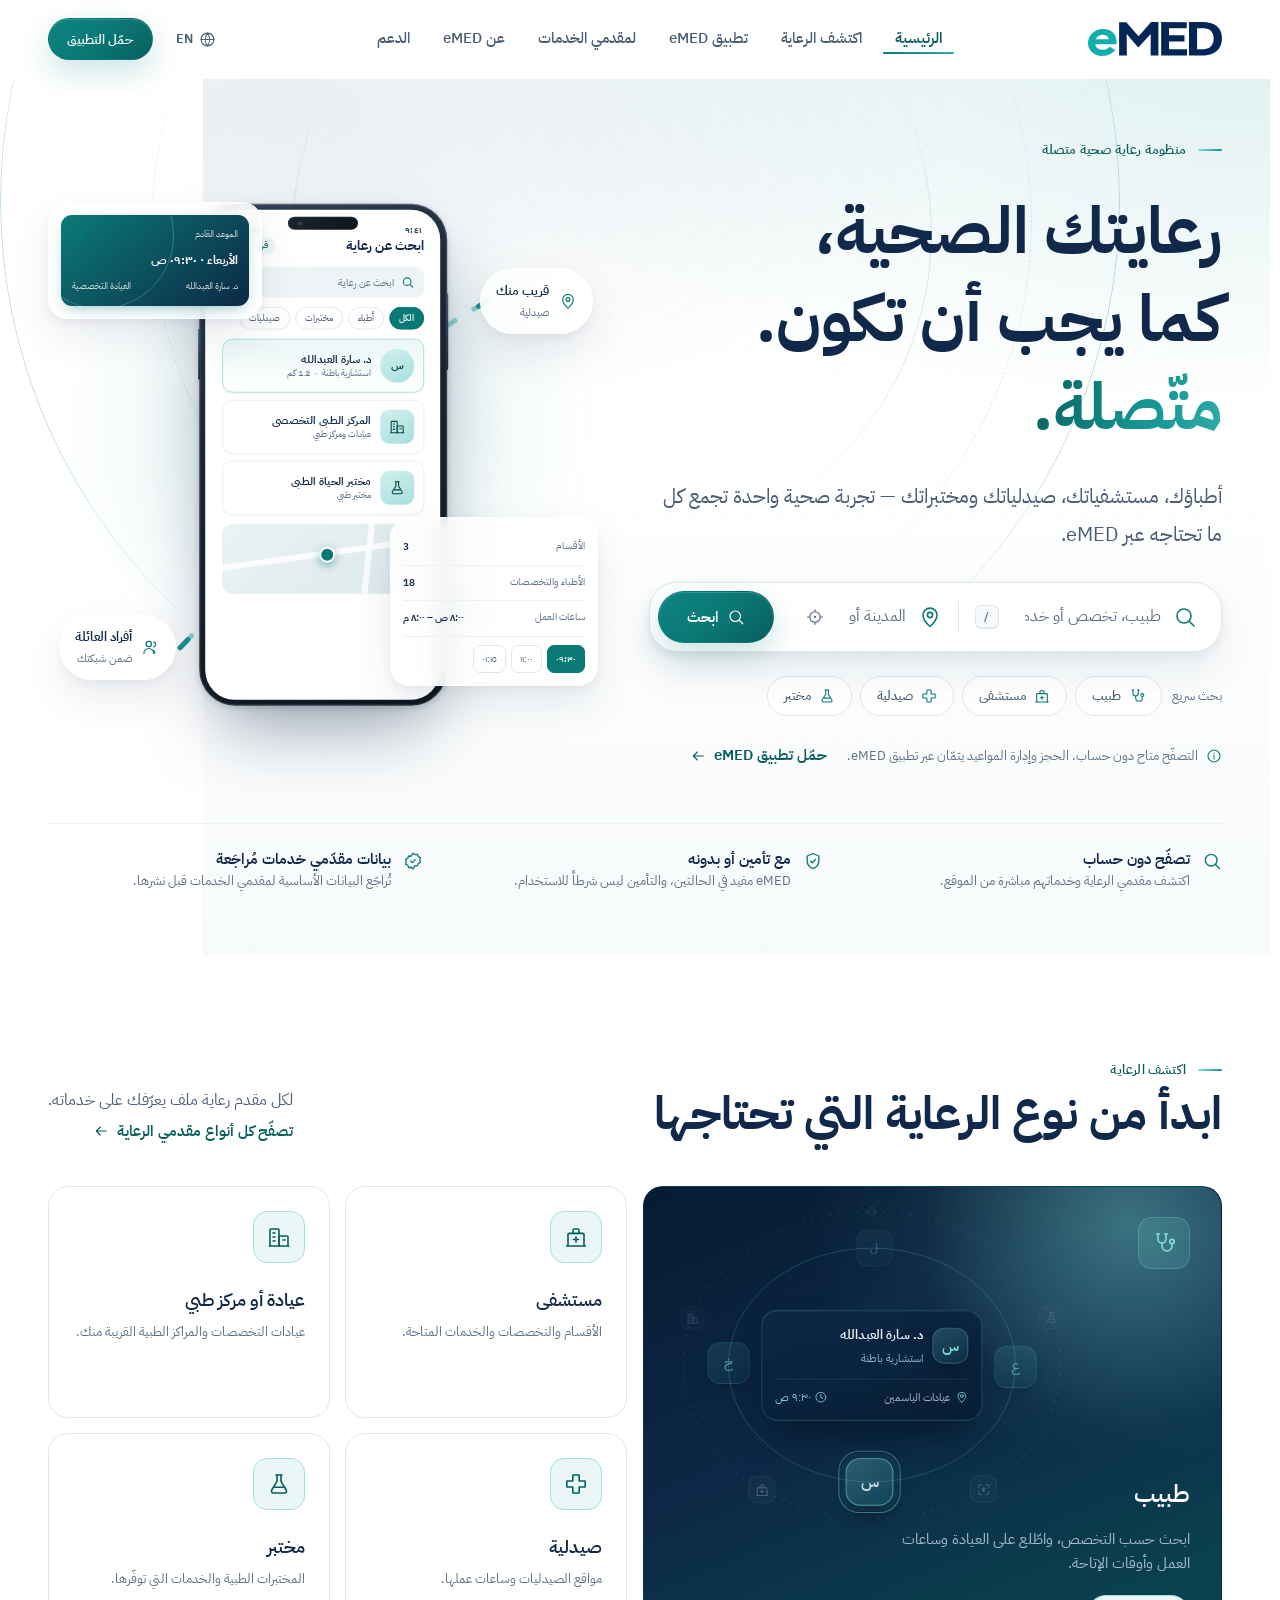
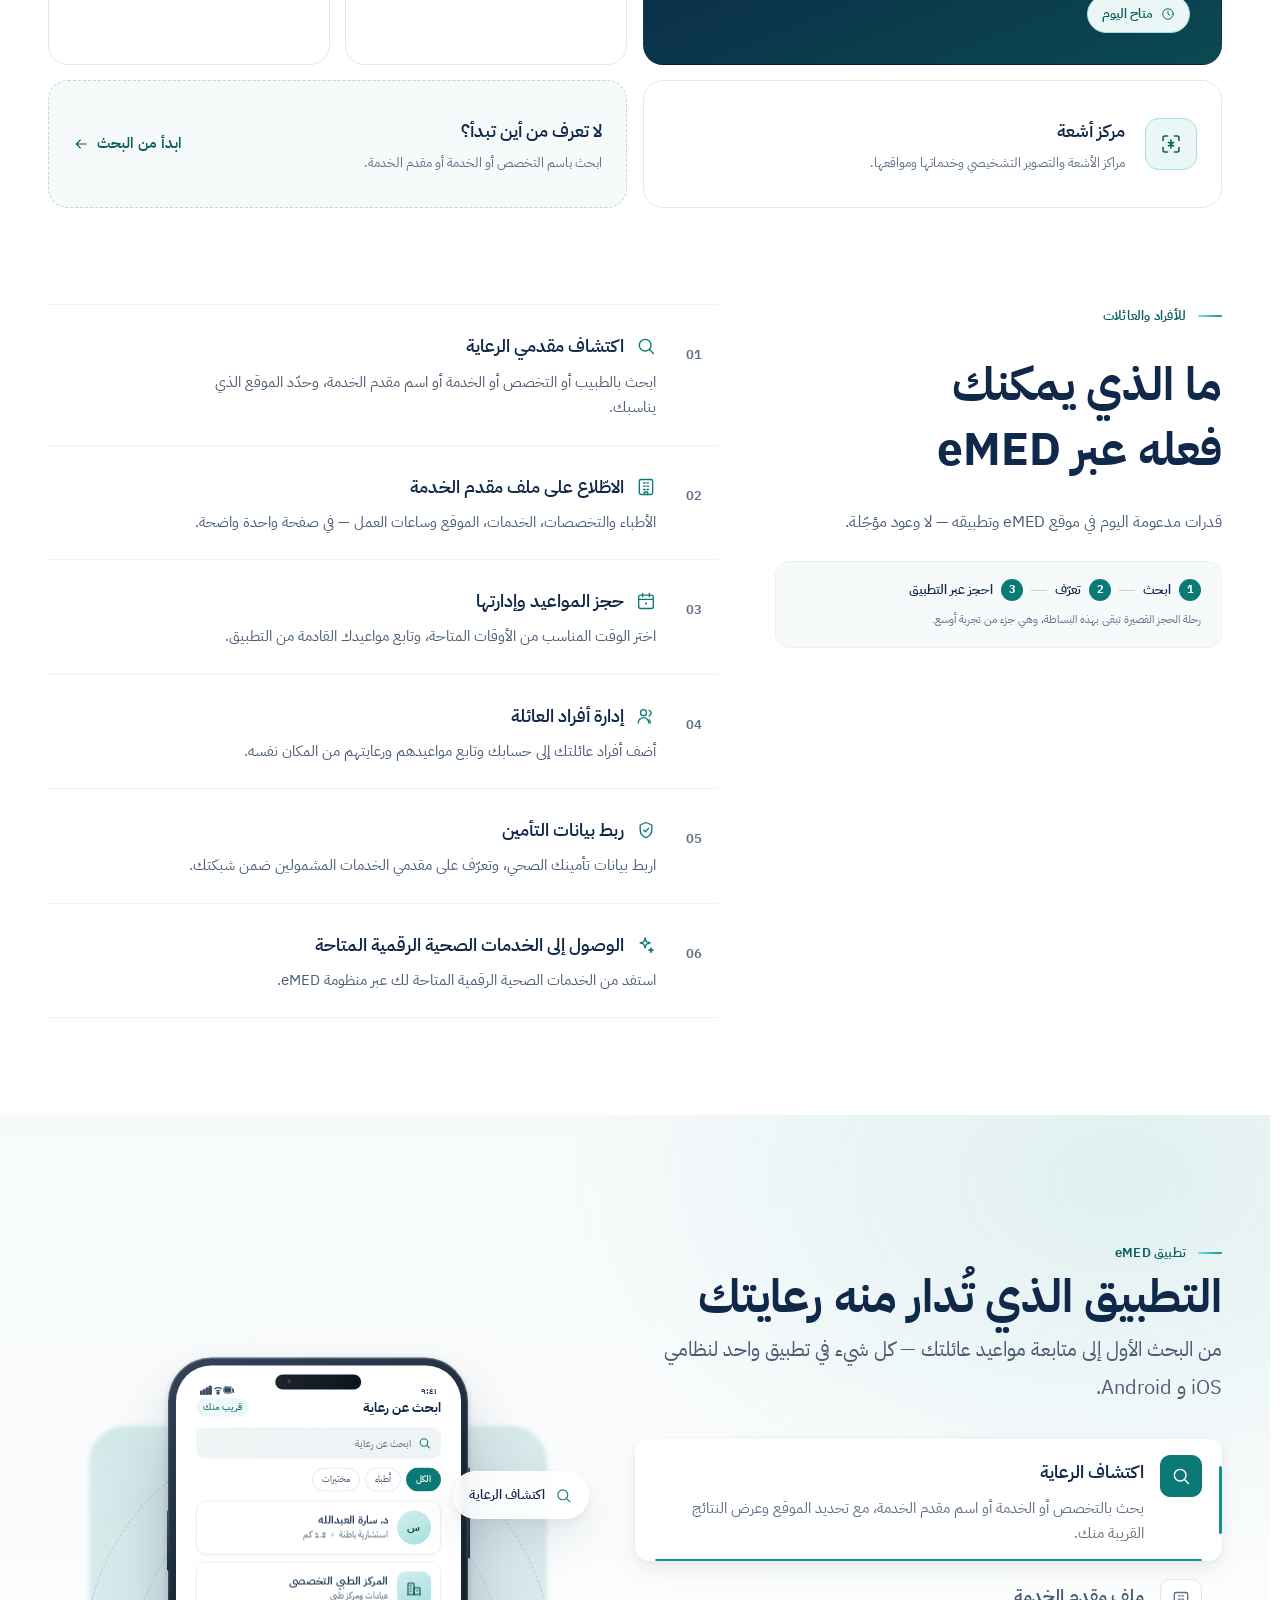
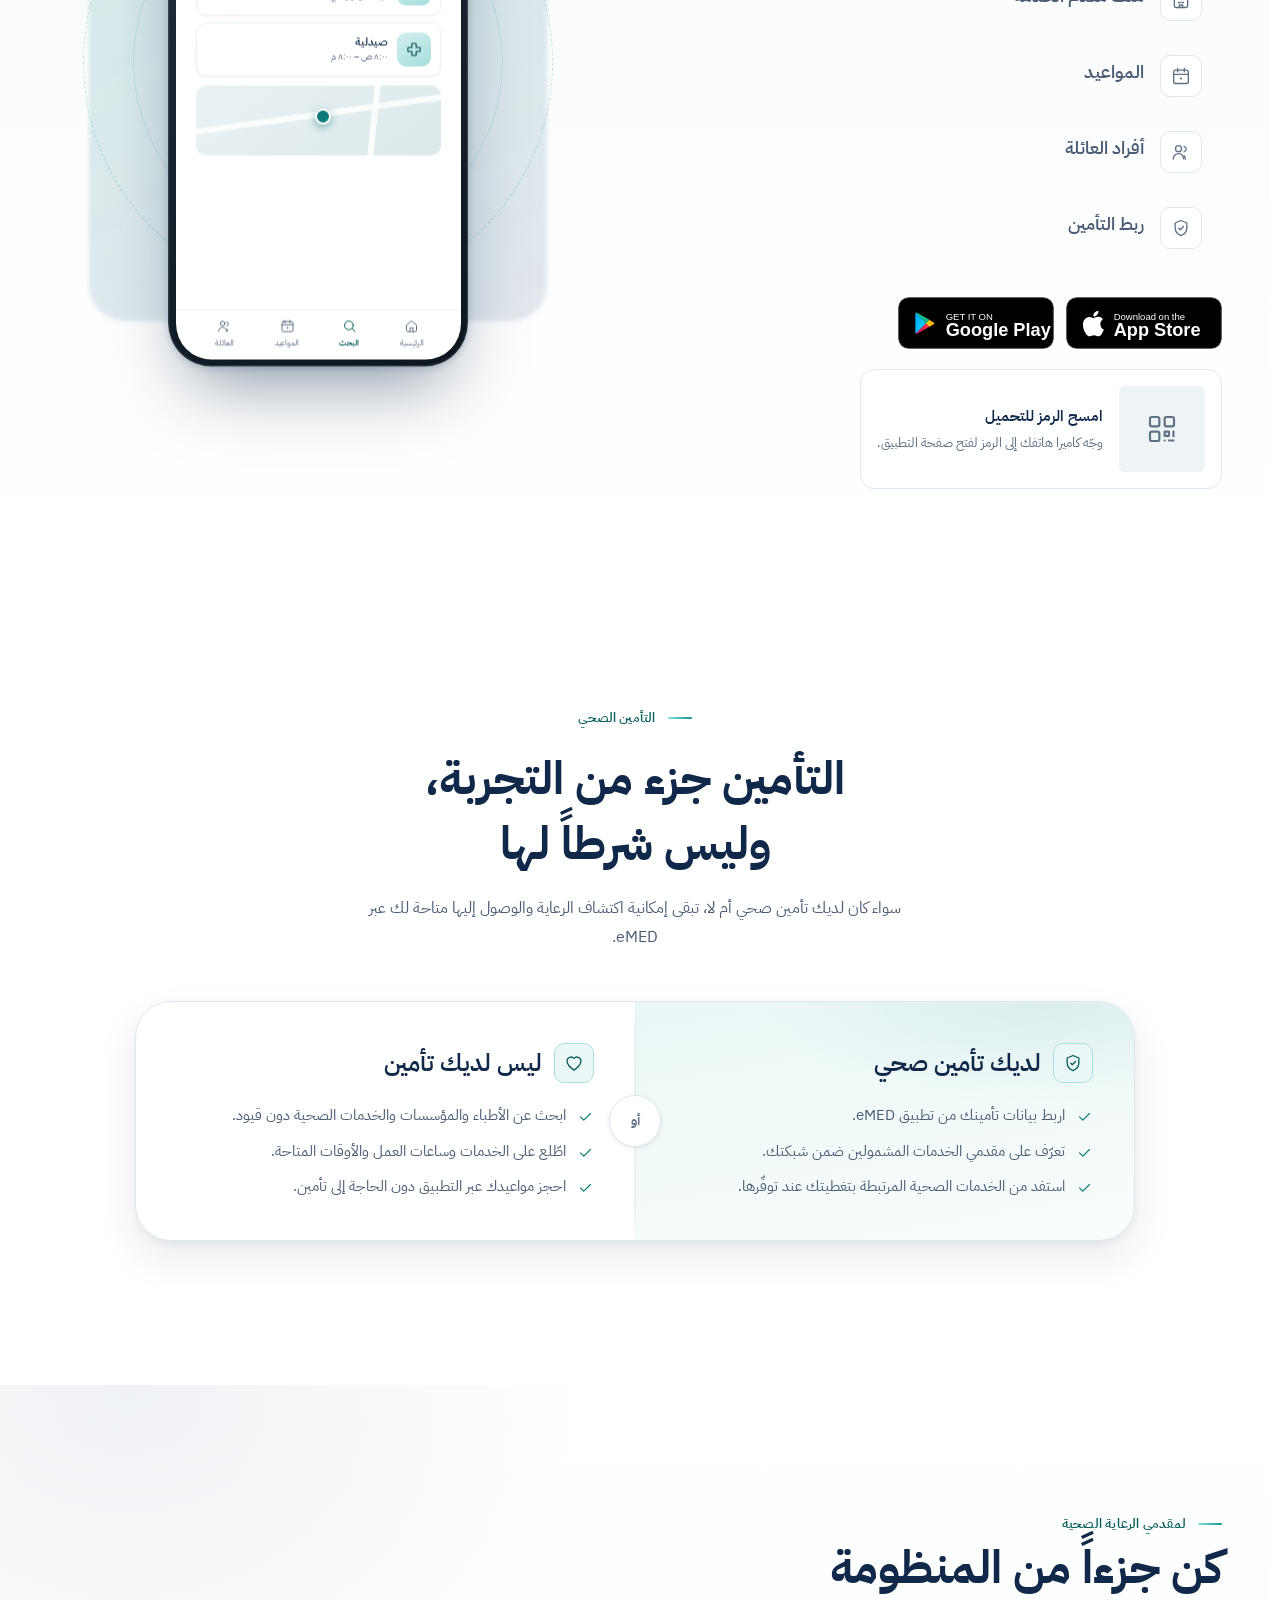
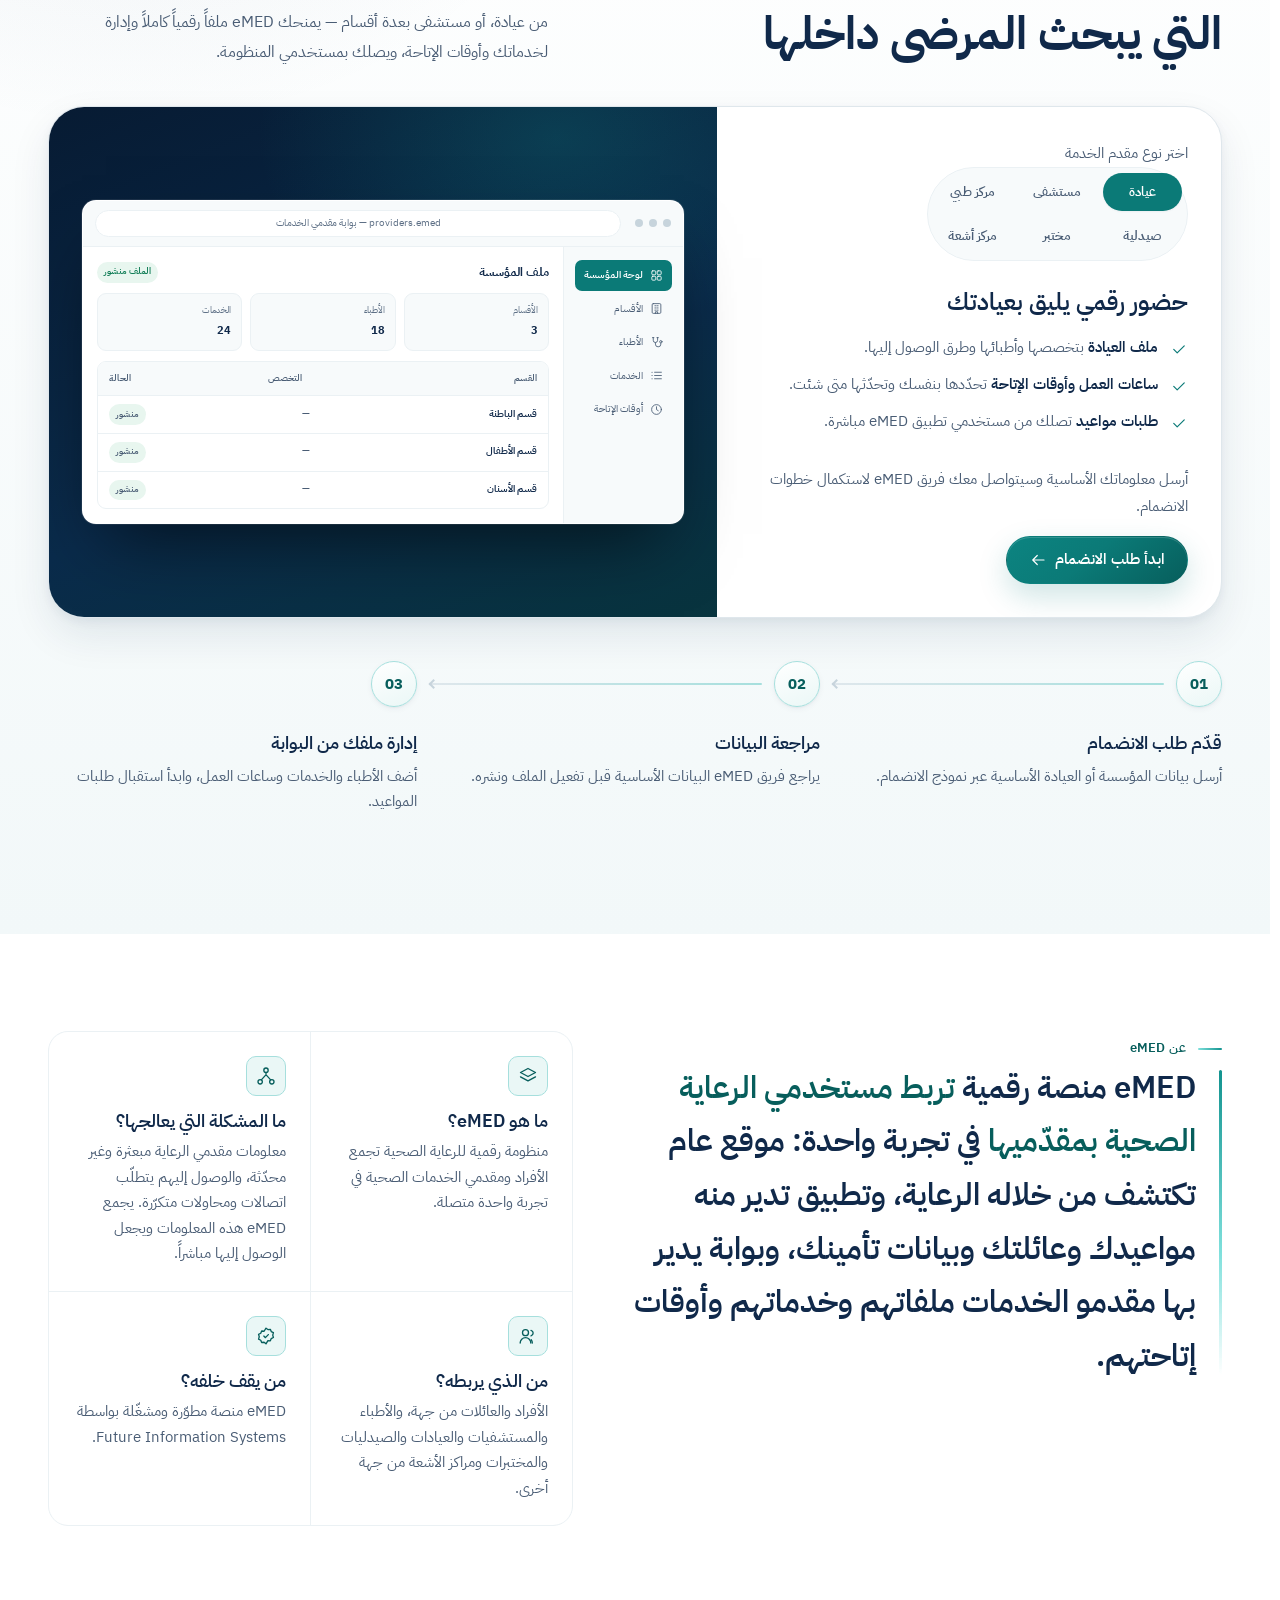
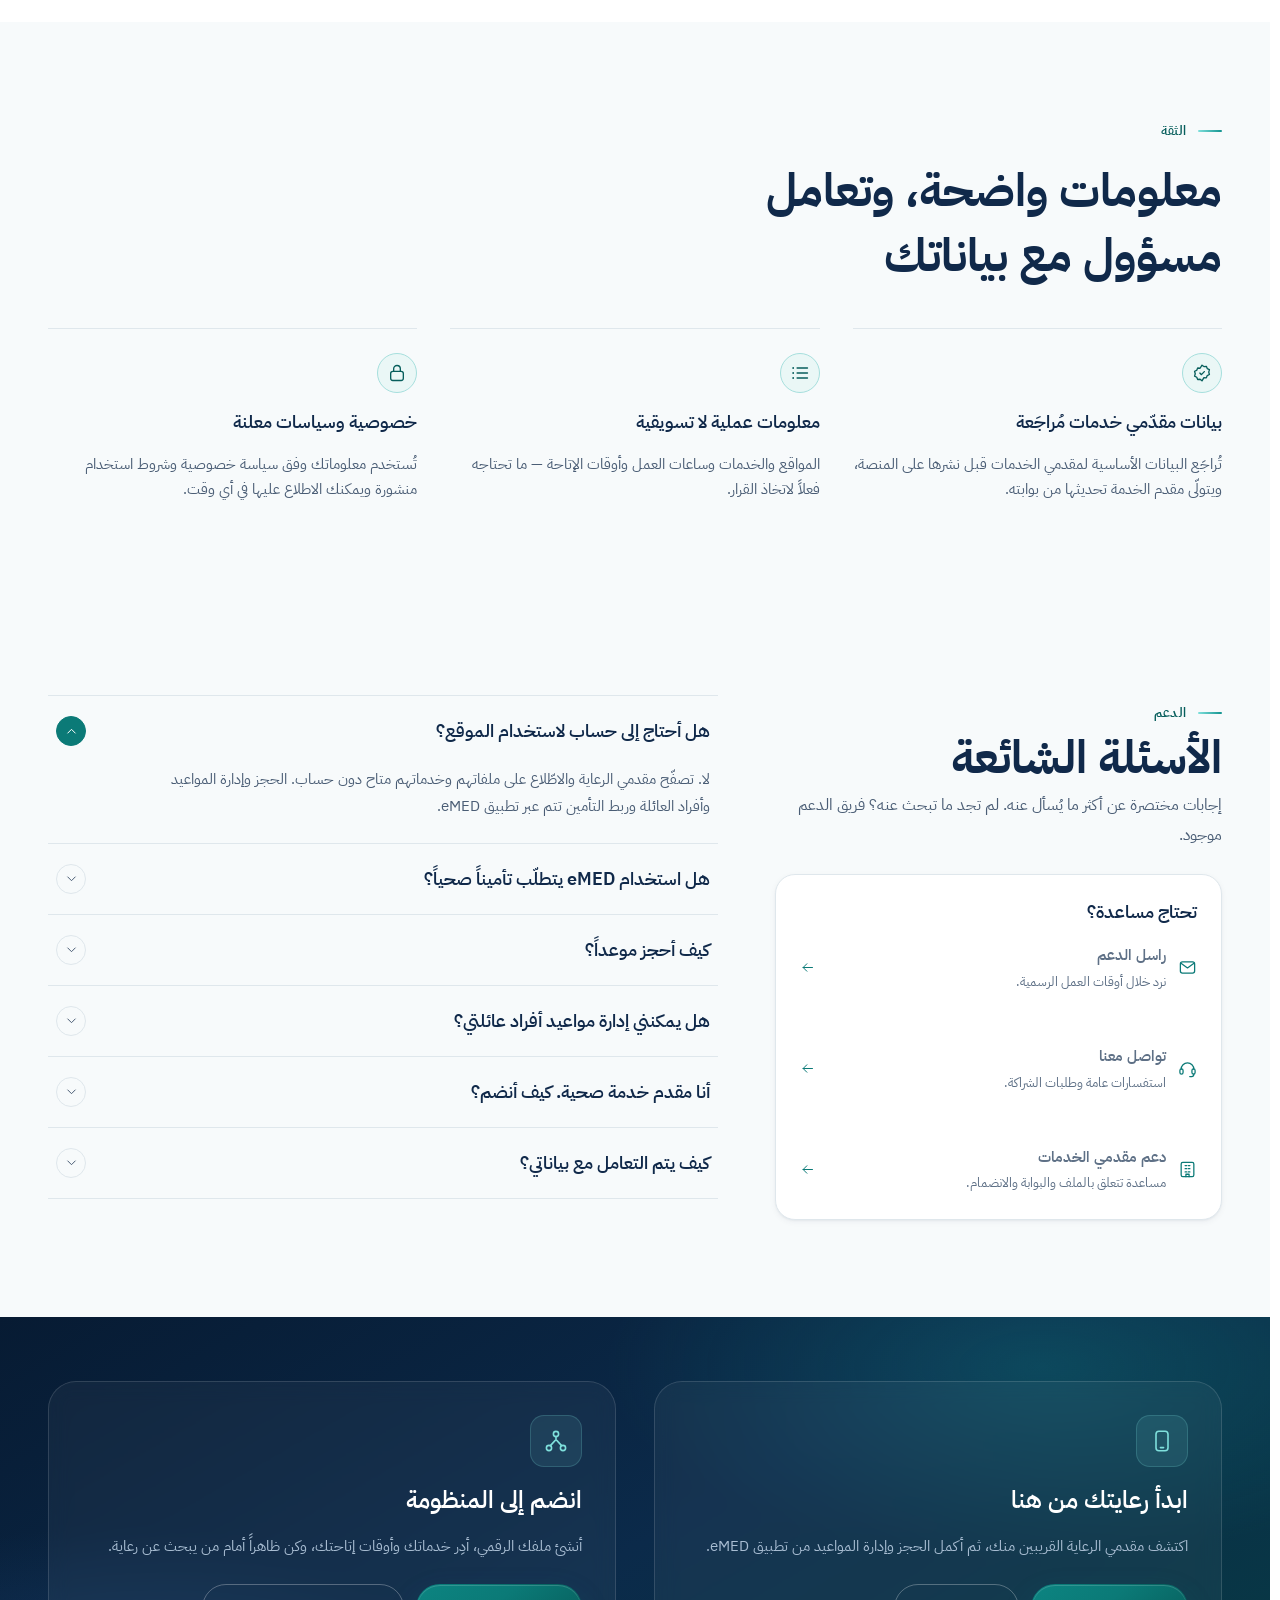
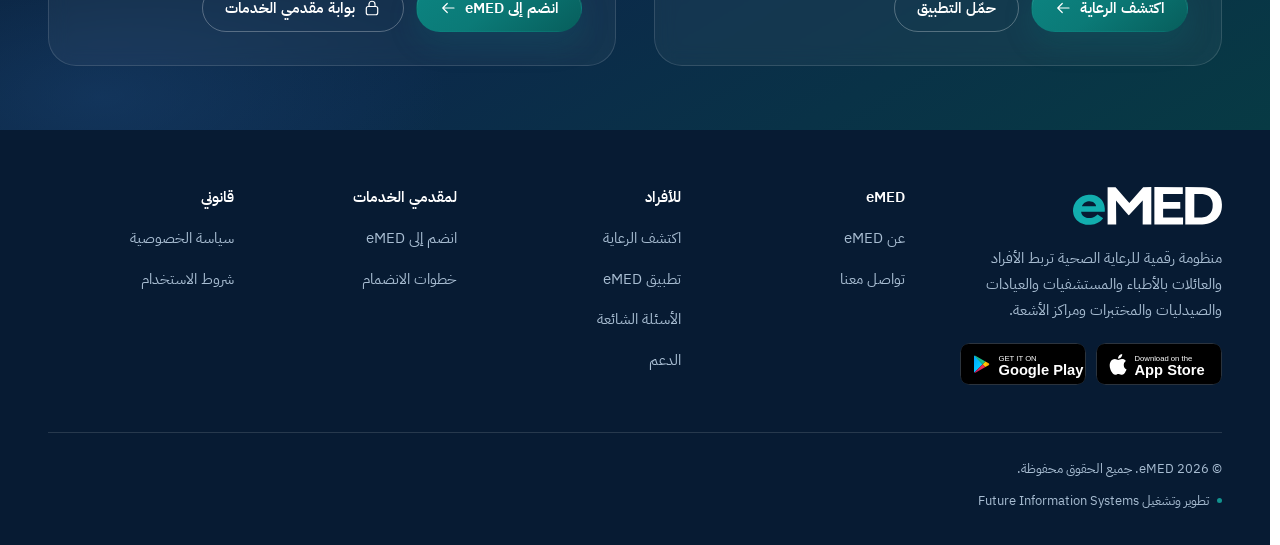
==== commit 69786876: "Drop the provider portal link from the footer Co-Authored-By: Claude Opus 5 <noreply@anthropic.com>" ====
--- a/index.html
+++ b/index.html
@@ -1228,7 +1228,6 @@
         <ul>
           <li><a href="join.html"><span data-i18n="foot.join">انضم إلى eMED</span></a></li>
           <li><a href="#providers"><span data-i18n="foot.steps">خطوات الانضمام</span></a></li>
-          <li><a href="#providers"><span data-i18n="foot.portal">بوابة مقدمي الخدمات</span><svg class="icon" aria-hidden="true"><use href="#i-external"></use></svg></a></li>
         </ul>
       </nav>
 
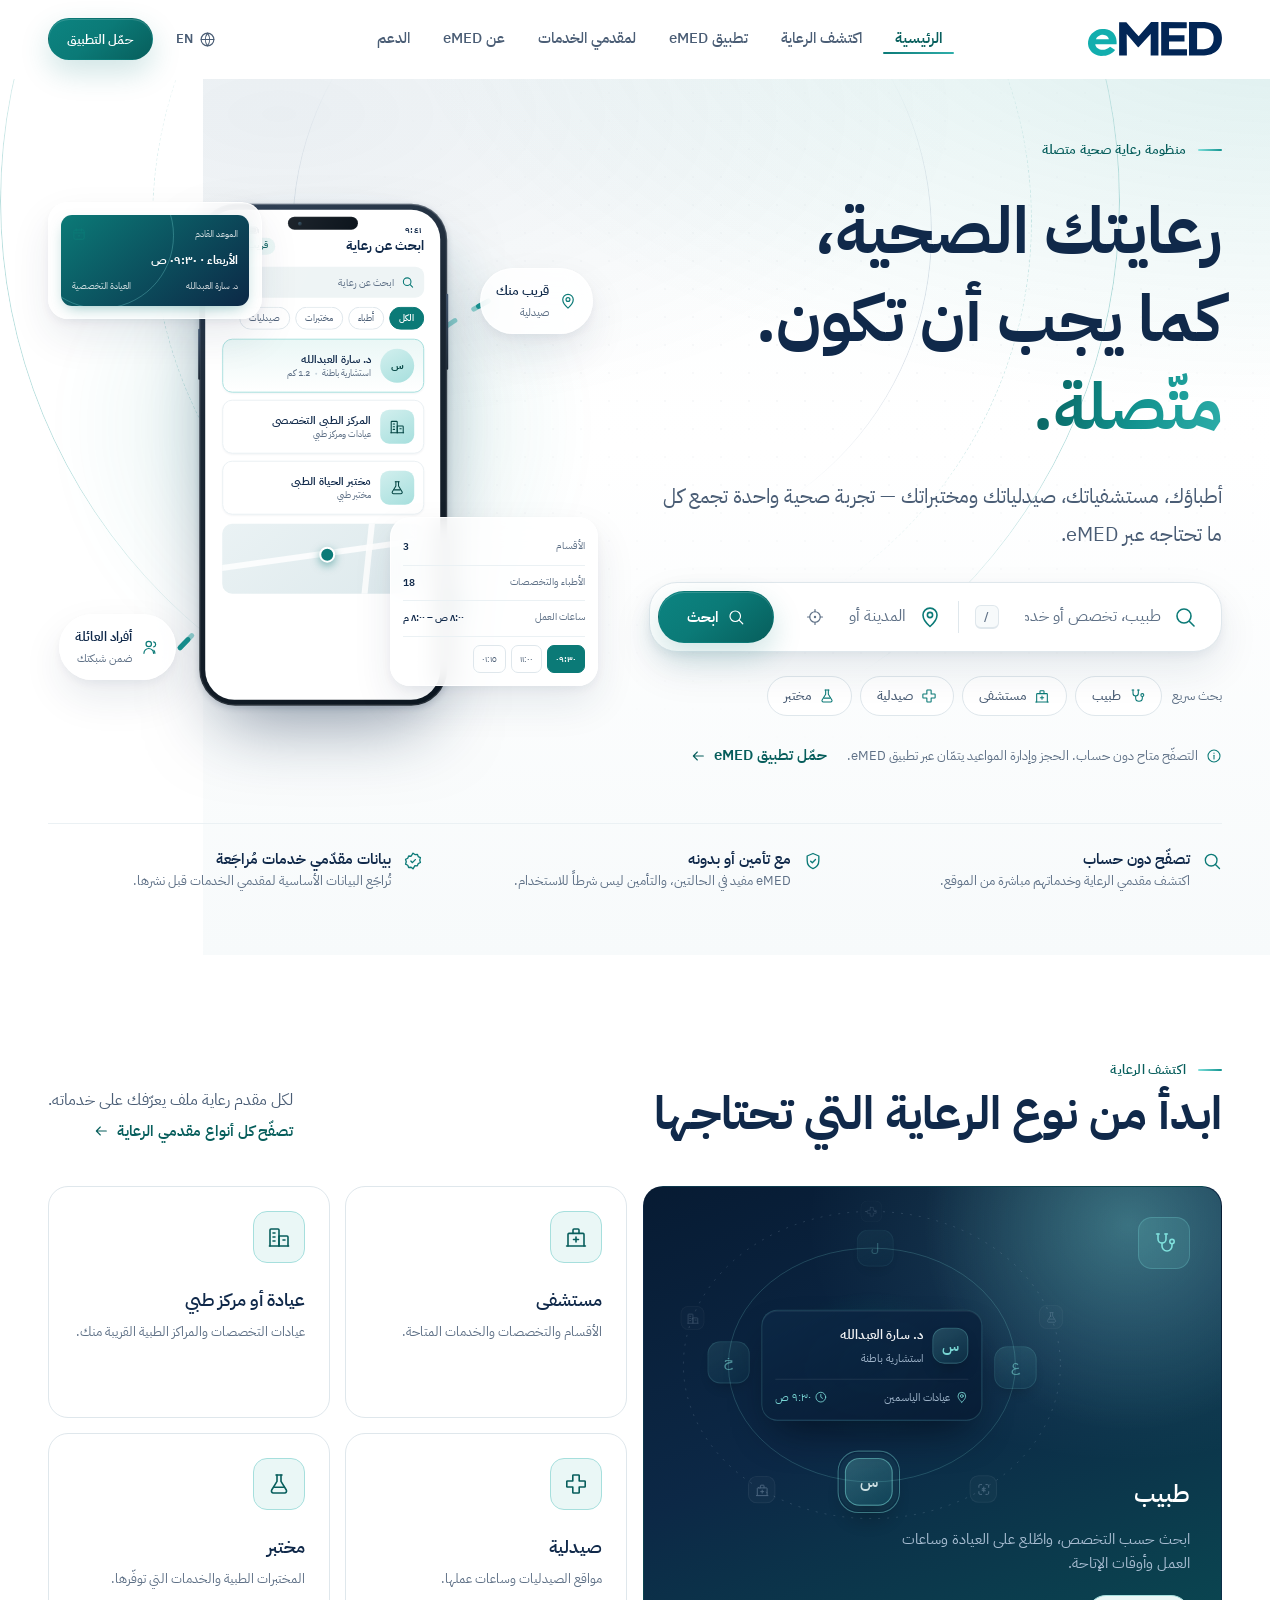
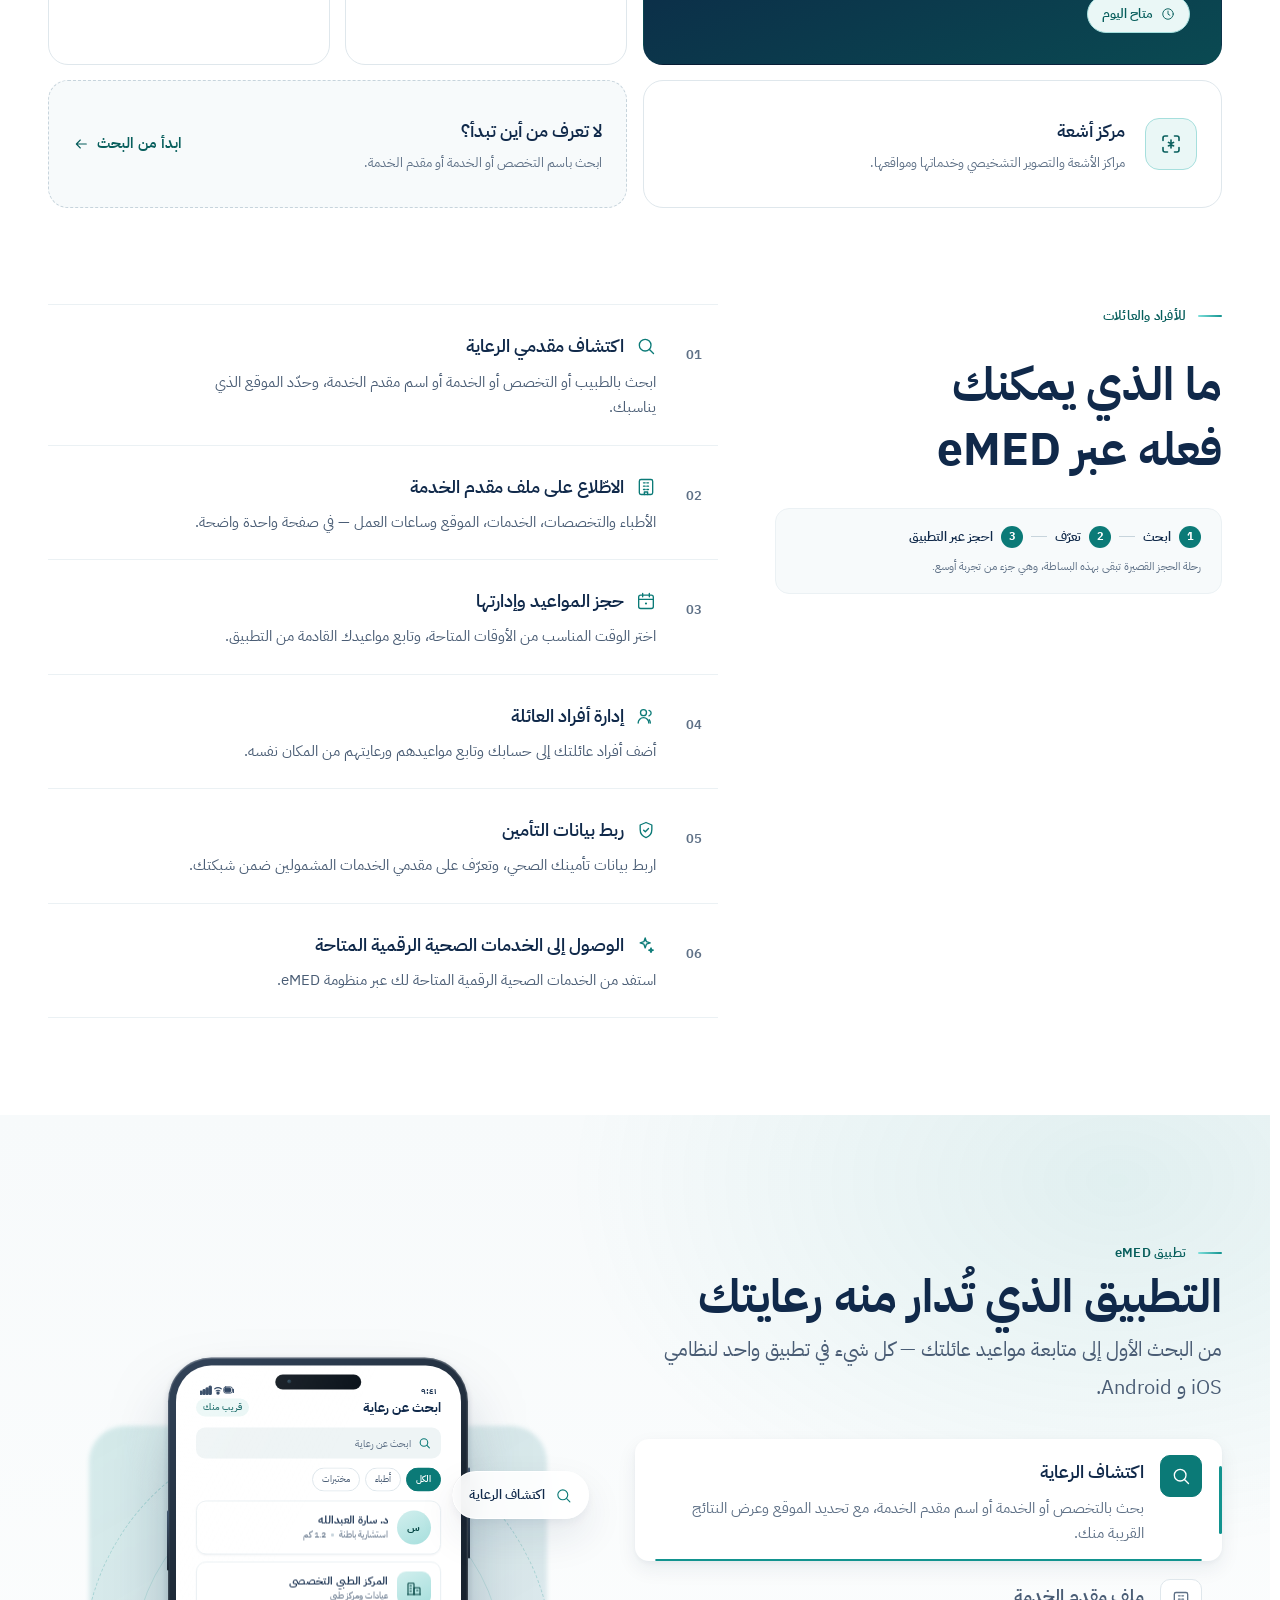
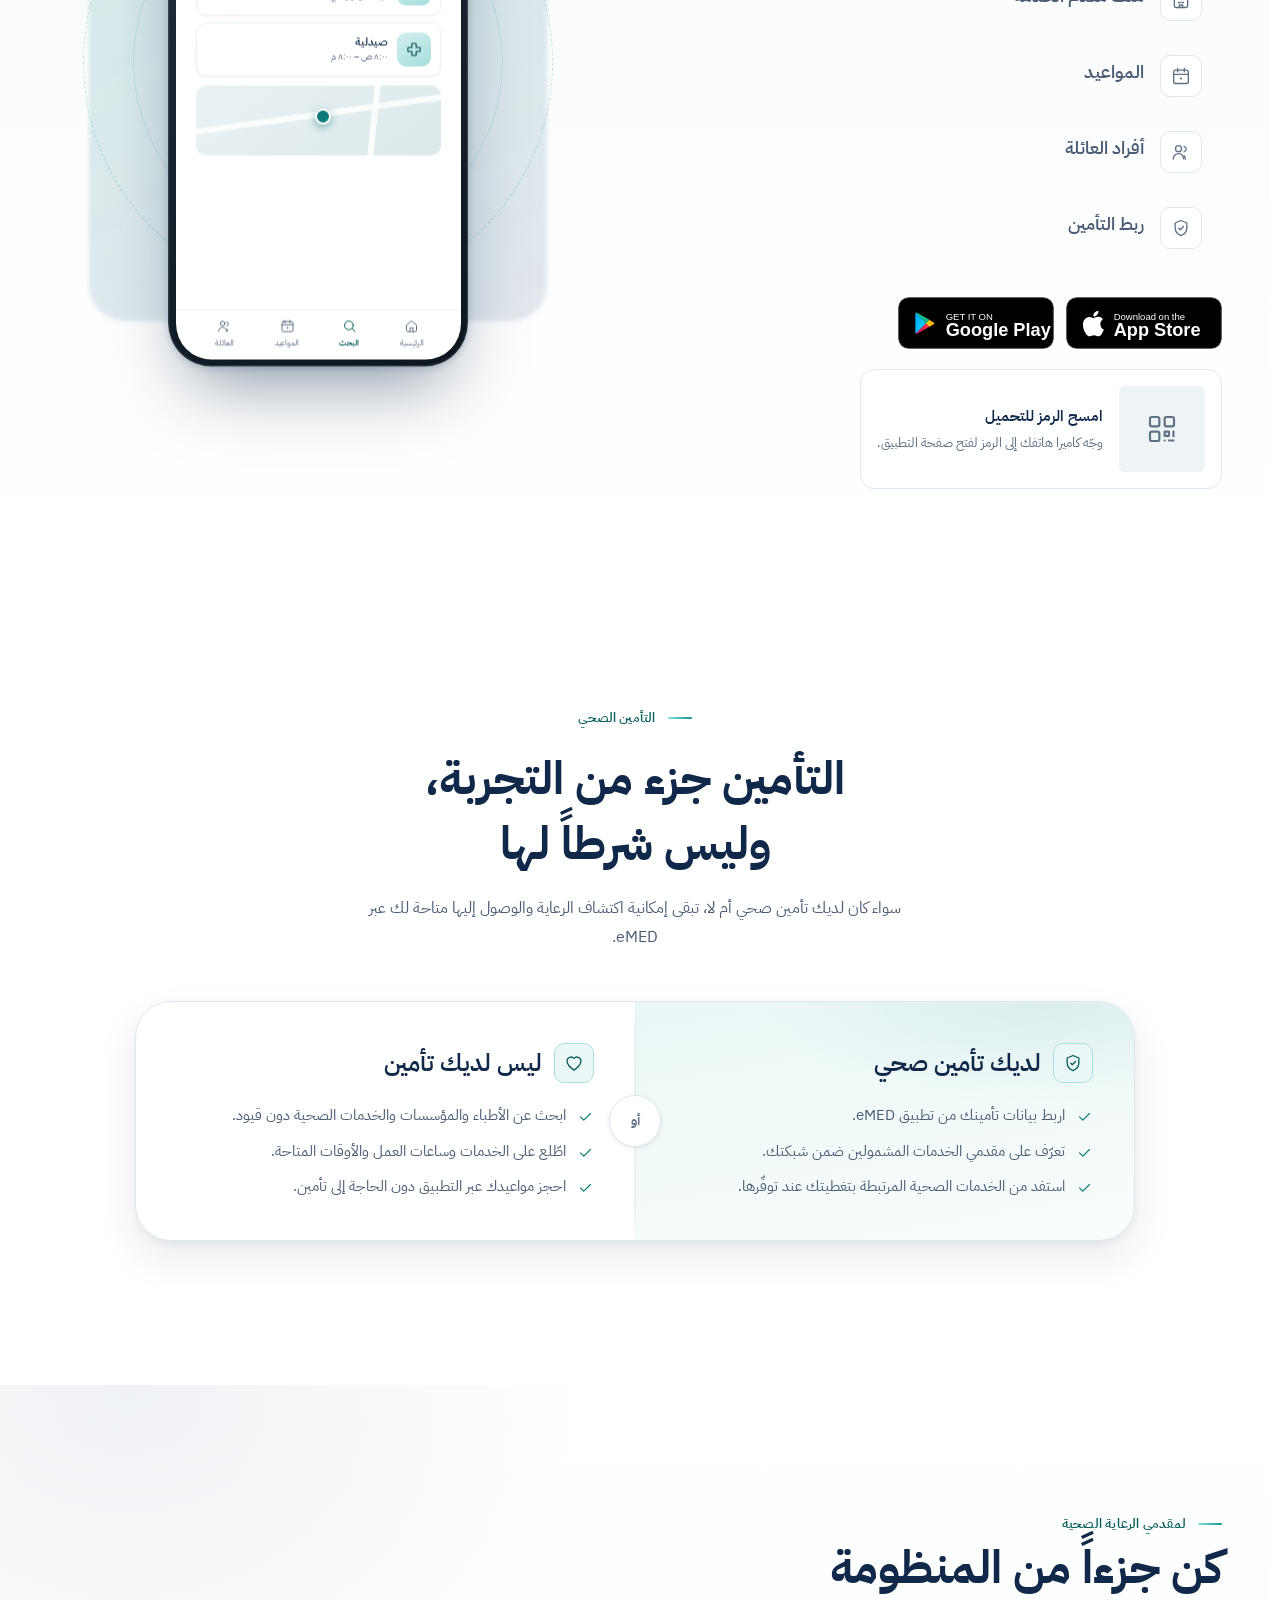
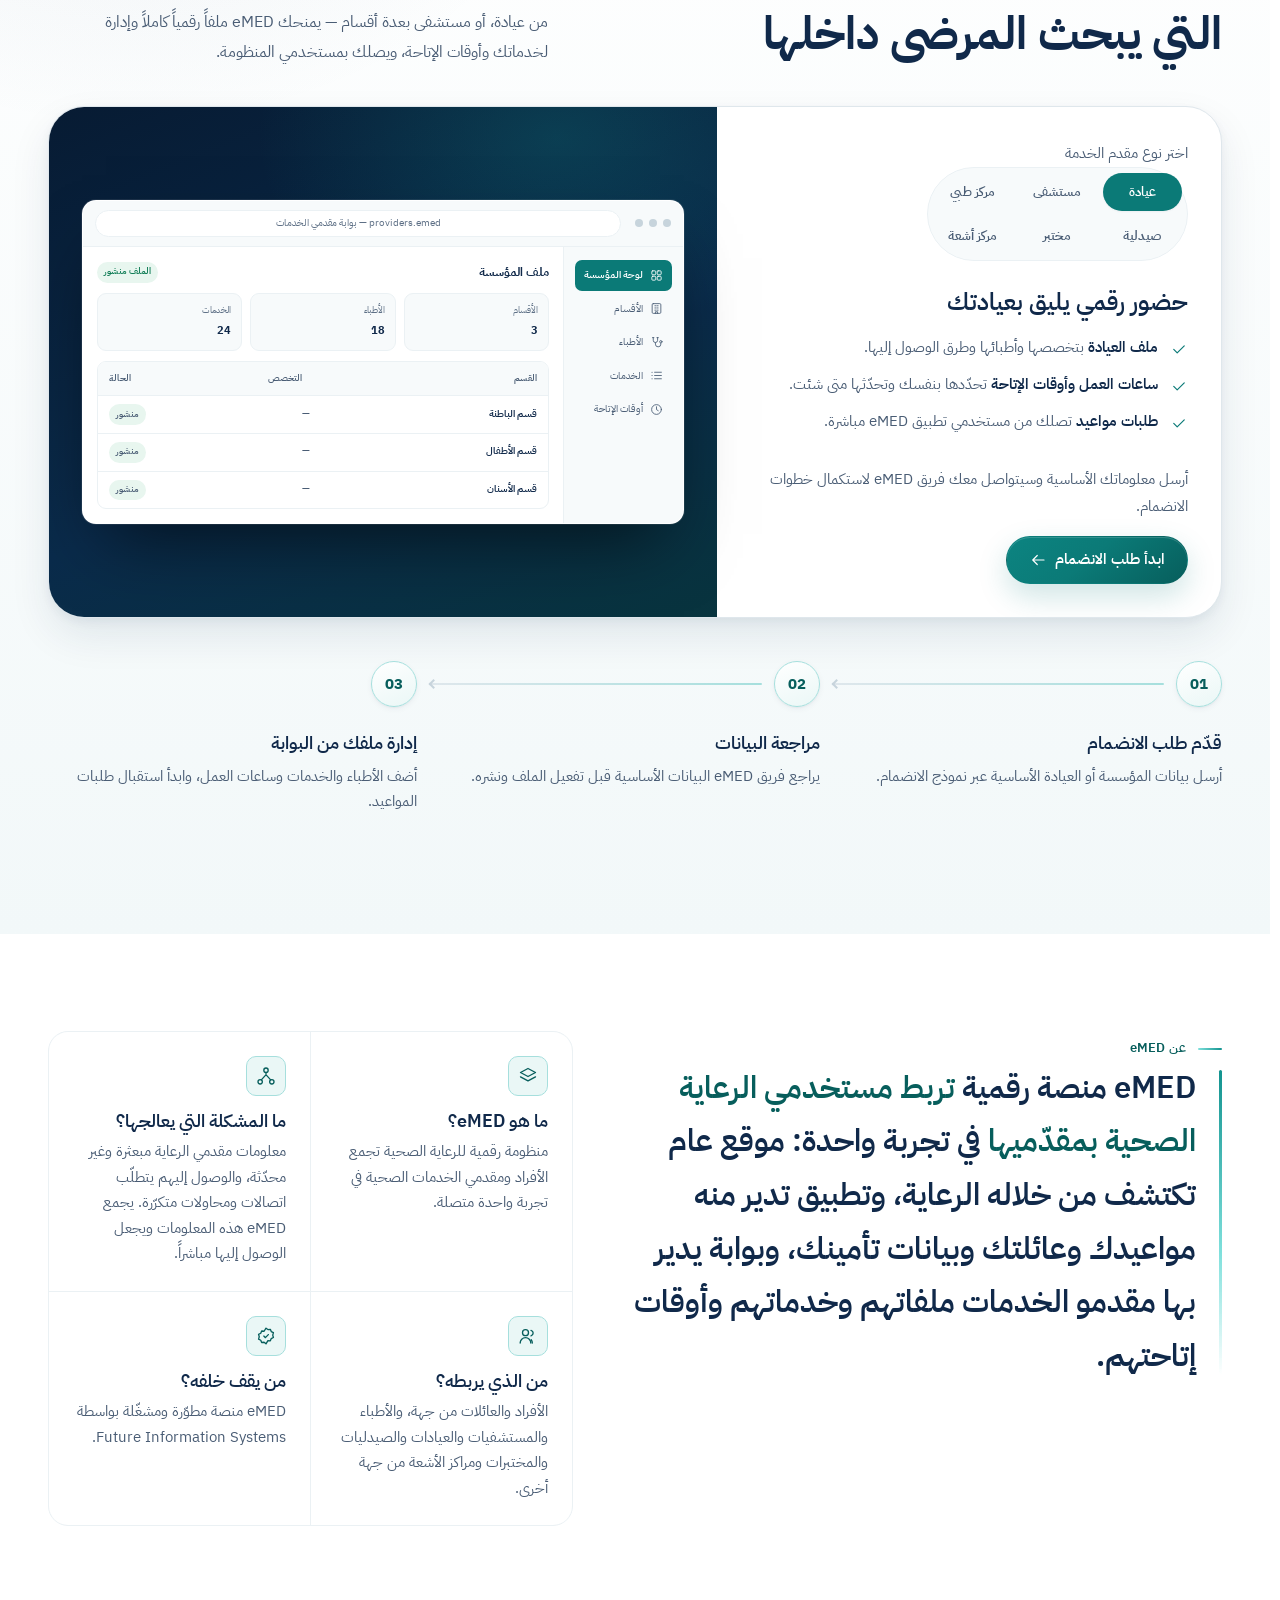
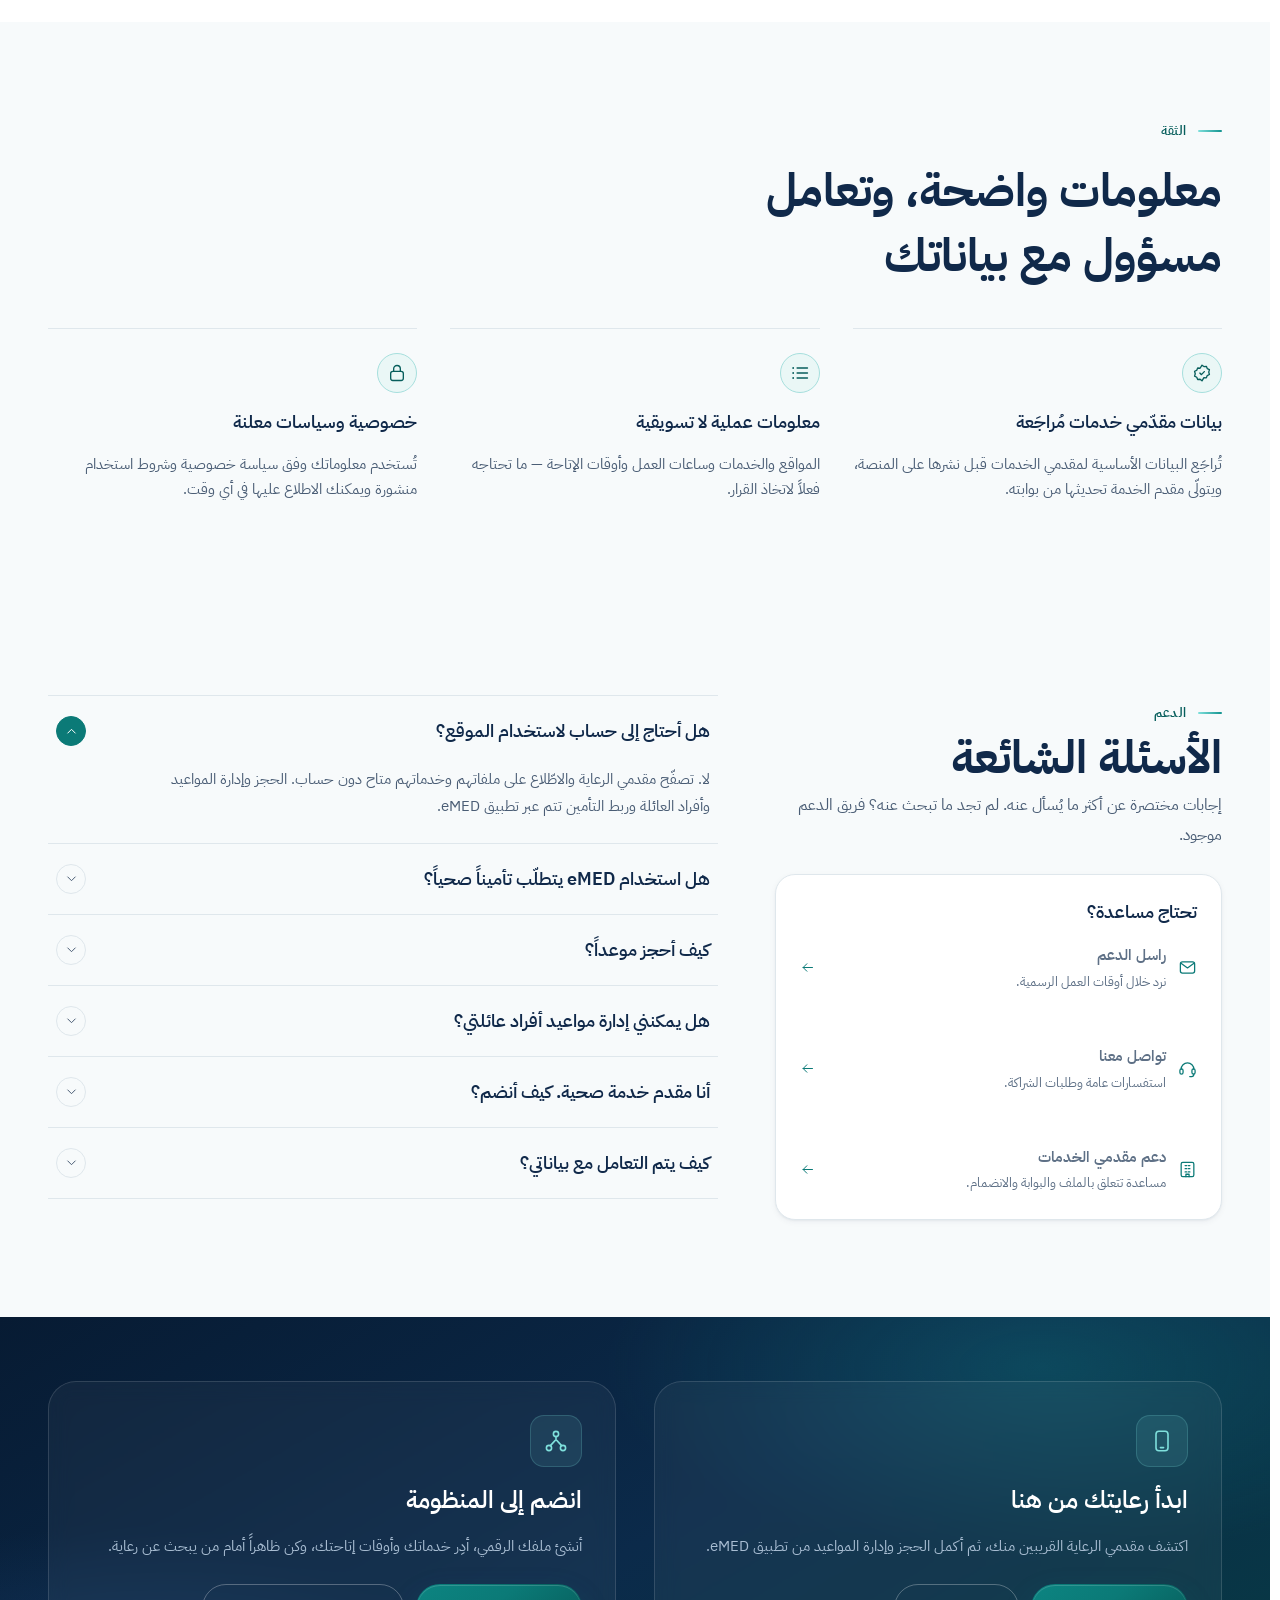
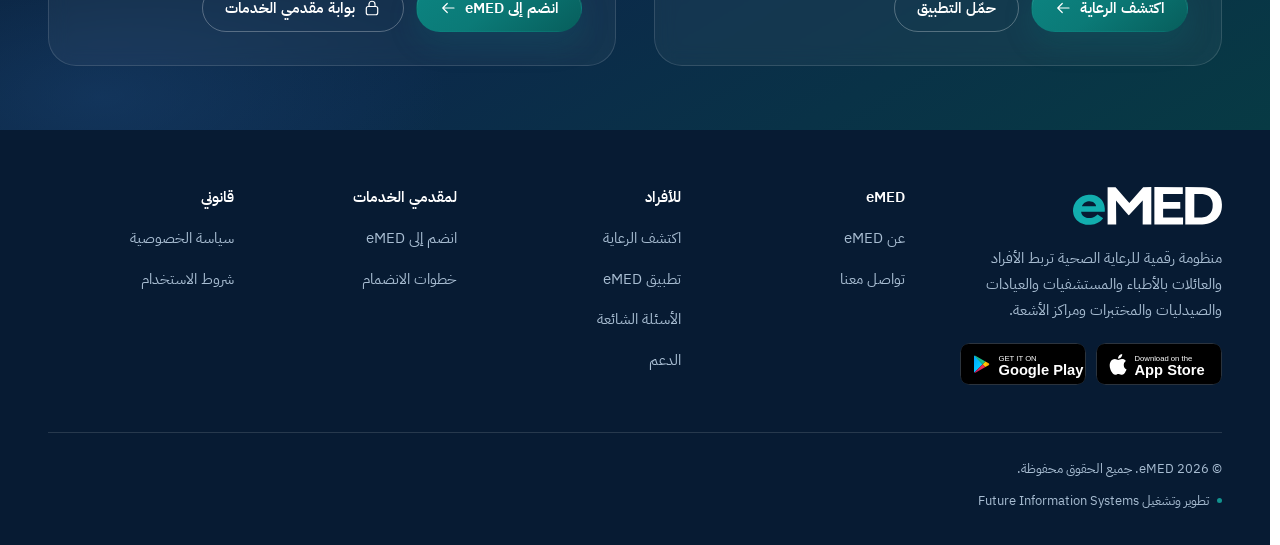
==== commit d5d01f11: "Drop the standfirst above the capability list Co-Authored-By: Claude Opus 5 <noreply@anthropic.com>" ====
--- a/index.html
+++ b/index.html
@@ -568,7 +568,6 @@
       <div class="capabilities__aside" data-reveal>
         <p class="eyebrow" data-i18n="cap.eyebrow">للأفراد والعائلات</p>
         <h2 id="capTitle" data-i18n="cap.title">ما الذي يمكنك فعله عبر eMED</h2>
-        <p class="lead" style="font-size:var(--fs-body)" data-i18n="cap.lead">قدرات مدعومة اليوم في موقع eMED وتطبيقه — لا وعود مؤجّلة.</p>
 
         <div class="journey">
           <span class="journey__step"><span class="journey__num">1</span><span data-i18n="cap.j1">ابحث</span></span>
